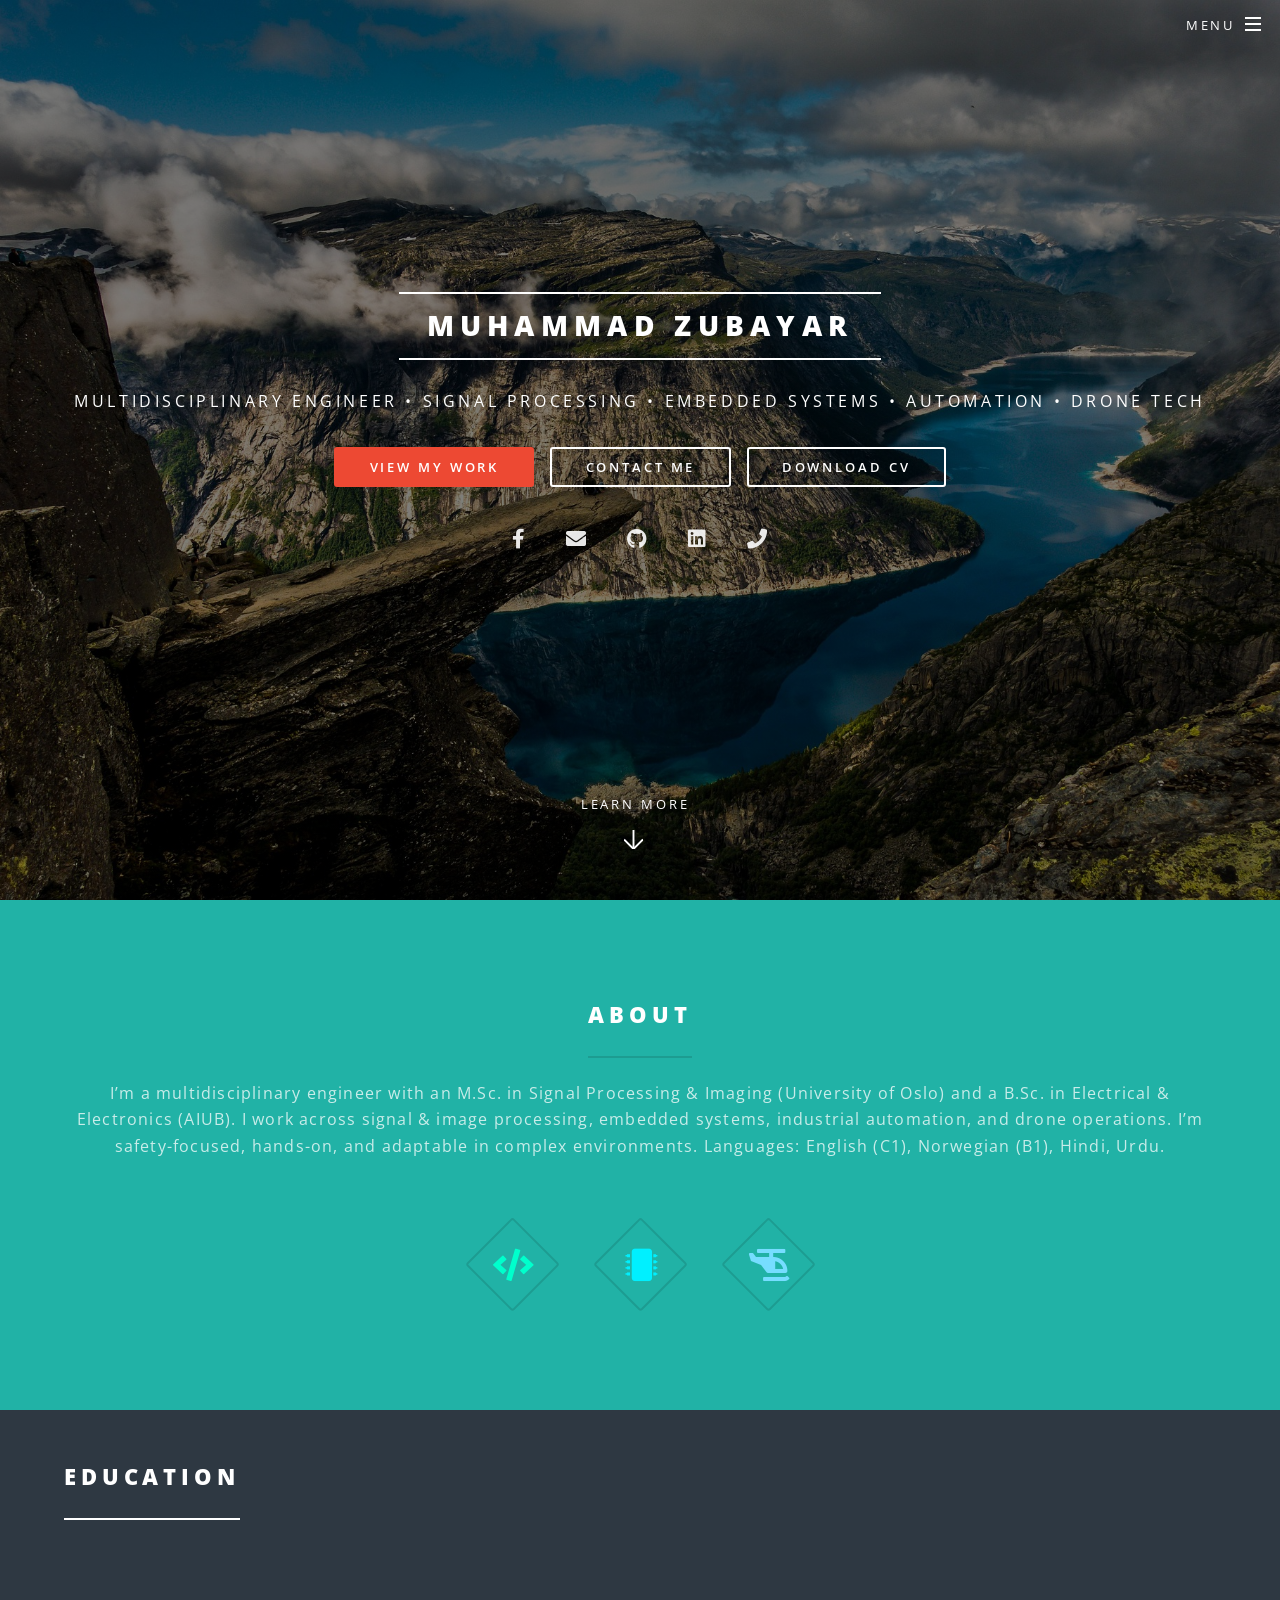
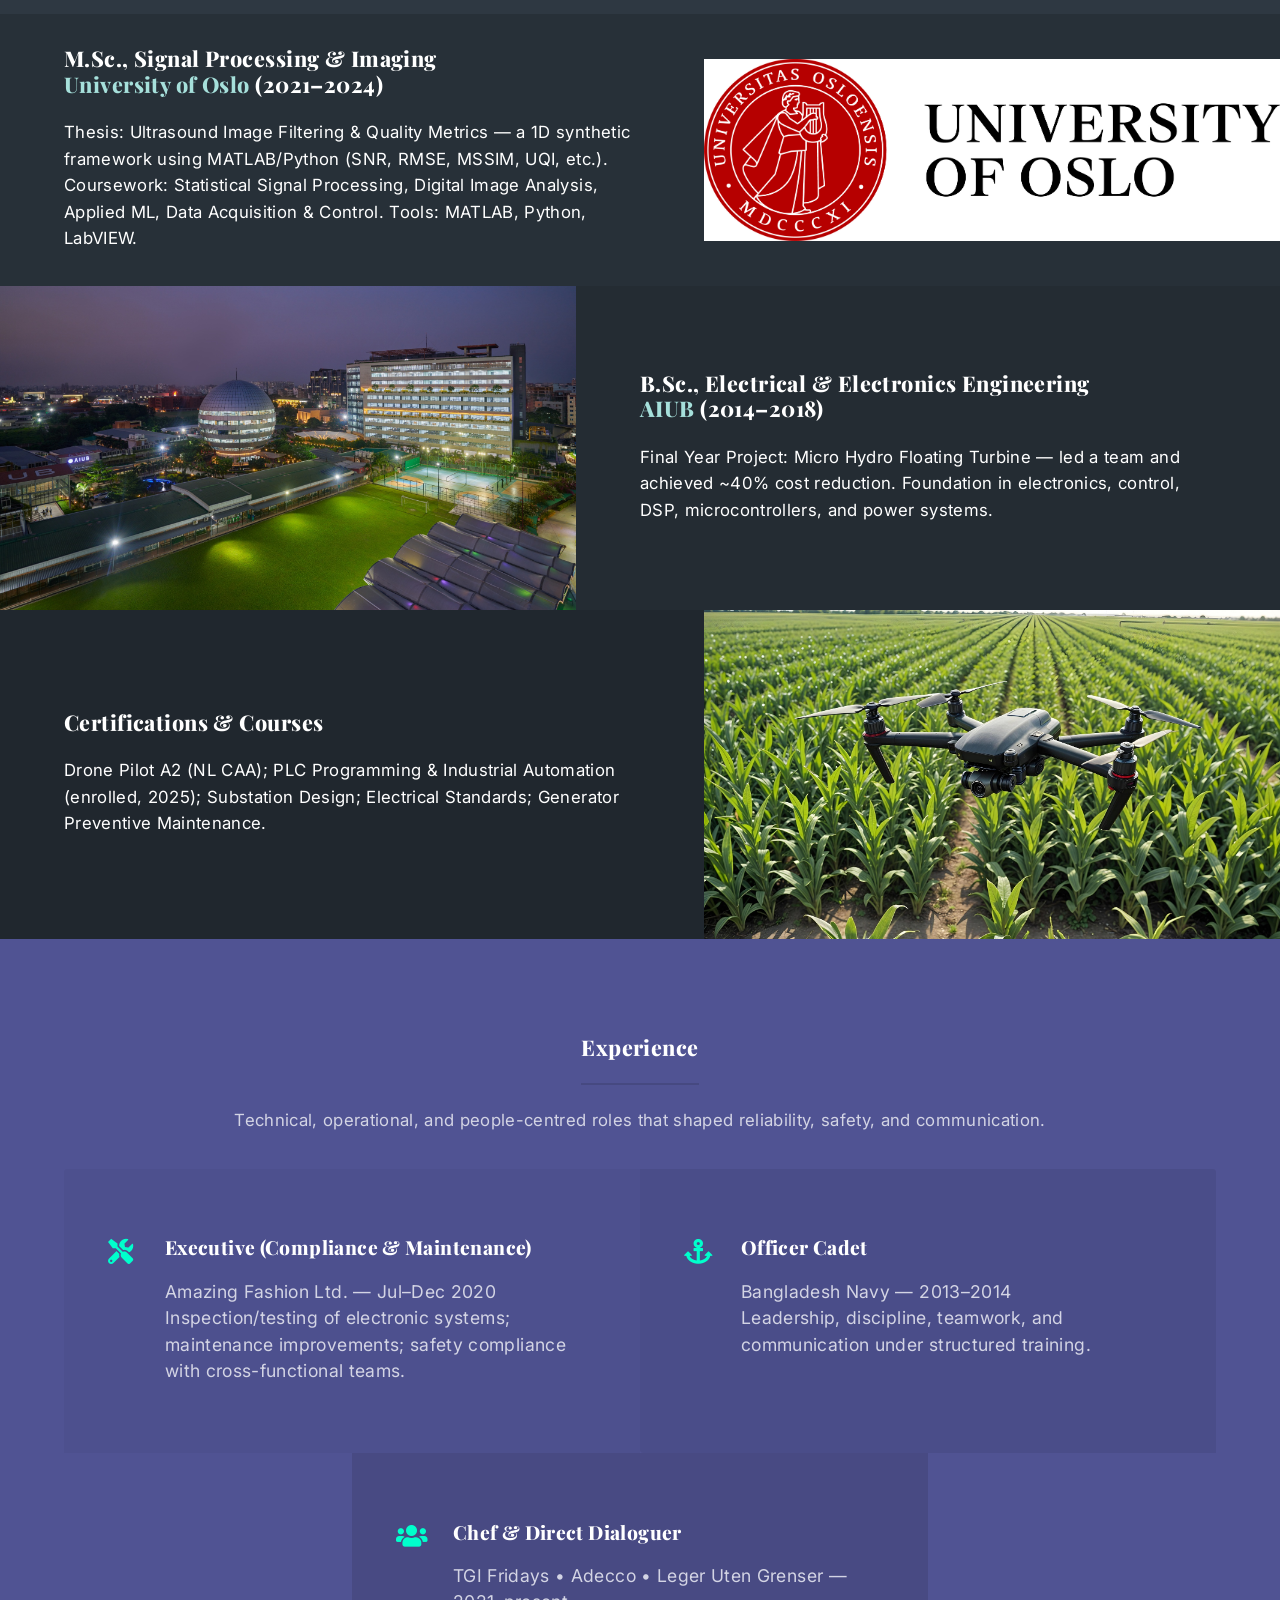
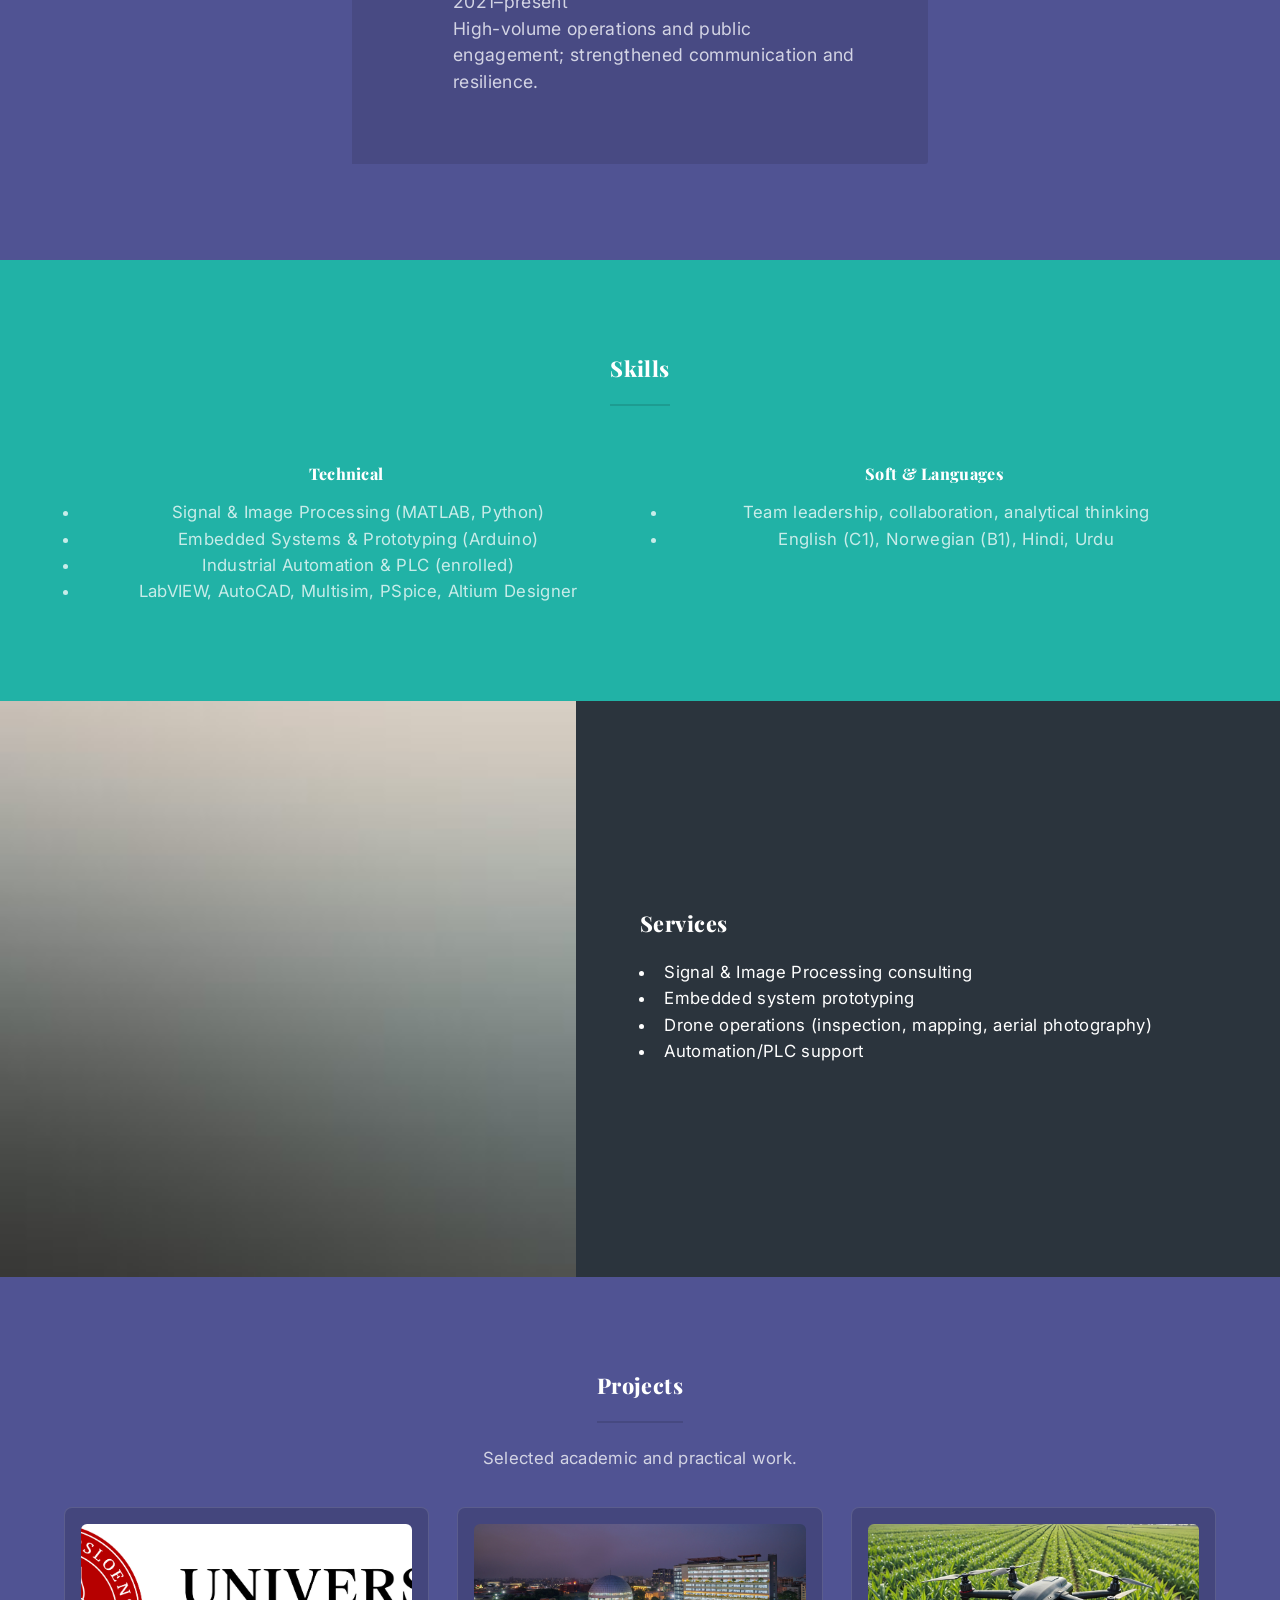
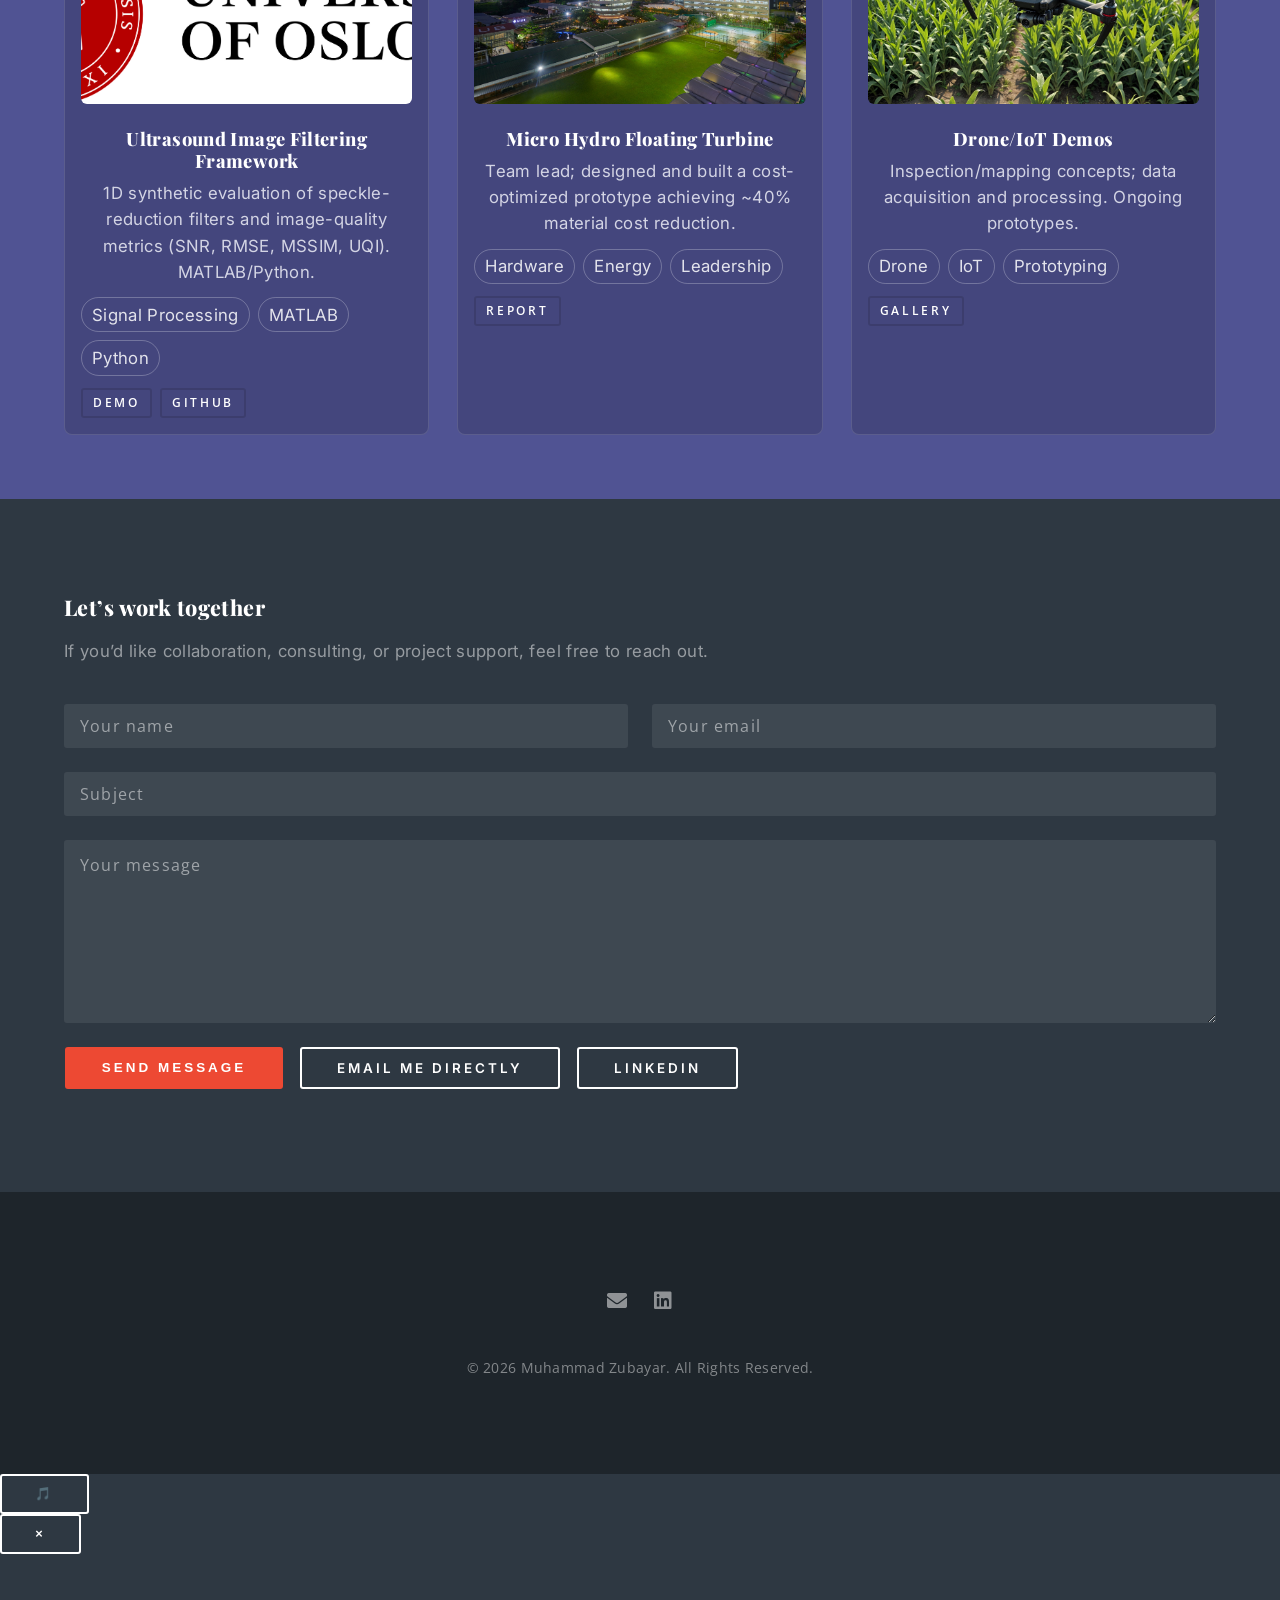
==== index.html @ 7214e38d "Update index.html" ====
<!DOCTYPE HTML>
<!--
  Spectral by HTML5 UP (html5up.net) | License: CCA 3.0
  Customized for Muhammad Zubayar
-->
<html>
  <head>
      <title>Muhammad Zubayar | Electrical Engineer</title>
      <meta charset="utf-8" />
      <meta name="viewport" content="width=device-width, initial-scale=1, user-scalable=no" />

      <!-- Favicon -->
      <link rel="icon" href="images/favicon.ico">
      <!-- (Optional PNG) <link rel="icon" type="image/png" href="images/favicon.png"> -->



      <link rel="stylesheet" href="assets/css/main.css" />
      <noscript><link rel="stylesheet" href="assets/css/noscript.css" /></noscript>
      <meta name="description" content="Multidisciplinary Engineer — Signal Processing, Embedded Systems, Automation, Drone Tech" />
  </head>

  <body class="landing is-preload">



    <!-- Page Wrapper -->
    <div id="page-wrapper">

      <!-- Header -->
      <header id="header" class="alt">
       <h1><a href="#banner">Muhammad Zubayar</a></h1>
        <nav id="nav">
          <ul>
            <li class="special">
              <a href="#menu" class="menuToggle"><span>Menu</span></a>
              <div id="menu">
                <ul>
                  <li><a href="#banner">Home</a></li>
                  <li><a href="#about">About</a></li>
                  <li><a href="#education">Education</a></li>
                  <li><a href="#experience">Experience</a></li>
                  <li><a href="#skills">Skills</a></li>
                  <li><a href="#services">Services</a></li>
                  <li><a href="#projects">Projects</a></li>
                  <li><a href="#contact">Contact</a></li>
                </ul>
              </div>
            </li>
          </ul>
        </nav>
      </header>

    <!-- Banner / Hero -->
    <section id="banner">
      <div class="inner">
        <!-- Name (big) -->
        <h2>Muhammad Zubayar</h2>

        <!-- Skills line (distinct) -->
        <p class="tagline">
          MULTIDISCIPLINARY ENGINEER • SIGNAL PROCESSING • EMBEDDED SYSTEMS • AUTOMATION • DRONE TECH
        </p>

        <!-- CTAs (smooth scroll + CV) -->
        <ul class="actions special">
          <li><a href="#projects" class="button primary scrolly">View My Work</a></li>
          <li><a href="#contact" class="button scrolly">Contact Me</a></li>
          <li>
            <a href="assets/docs/Muhammad_Zubayar_CV.pdf"
               class="button cv" target="_blank" rel="noopener" download>
               Download CV
            </a>
          </li>
        </ul>

        <!-- Social icons -->
        <ul class="icons social-banner">
          <li><a href="https://facebook.com/mohammad.zubayar" class="icon brands fa-facebook-f"><span class="label">Facebook</span></a></li>
          <li><a href="mailto:zubayarofficial@gmail.com" class="icon solid fa-envelope"><span class="label">Email</span></a></li>
          <li><a href="https://github.com/MrZubayar" class="icon brands fa-github"><span class="label">GitHub</span></a></li>
          <li><a href="https://www.linkedin.com/in/zubayar" class="icon brands fa-linkedin"><span class="label">LinkedIn</span></a></li>
          <li><a href="tel:+47-96715306" class="icon solid fa-phone"><span class="label">Phone</span></a></li>
        </ul>
      </div>

      <!-- Learn More (smooth scroll) -->
      <a href="#about" class="more scrolly">Learn More</a>
    </section>



      <!-- About -->
      <section id="about" class="wrapper style1 special">
        <div class="inner">
          <header class="major">
            <h2>About</h2>
            <p>
              I’m a multidisciplinary engineer with an M.Sc. in Signal Processing & Imaging (University of Oslo) and a B.Sc. in Electrical & Electronics (AIUB).
              I work across signal & image processing, embedded systems, industrial automation, and drone operations.
              I’m safety-focused, hands-on, and adaptable in complex environments. Languages: English (C1), Norwegian (B1), Hindi, Urdu.
            </p>
          </header>
          <ul class="icons major">
            <li><span class="icon solid fa-code major style1"><span class="label">Signal Processing</span></span></li>
            <li><span class="icon solid fa-microchip major style2"><span class="label">Embedded</span></span></li>
            <li><span class="icon solid fa-helicopter major style3"><span class="label">Drone</span></span></li>
          </ul>
        </div>
      </section>

      <!-- Education & Highlights -->
      <section id="education" class="wrapper alt style2">
        <div class="inner">
           <header class="major">
              <h2>Education</h2>
           </header>
        </div>

        <section class="spotlight">
          <div class="image"><img src="images/pic01.jpg" alt="University of Oslo" /></div>
          <div class="content">
            <h2>
              M.Sc., Signal Processing & Imaging<br/>
              <a href="https://www.uio.no/" target="_blank" rel="noopener" class="edu-link">University of Oslo</a> (2021–2024)
            </h2>

            <p>
              Thesis: Ultrasound Image Filtering & Quality Metrics — a 1D synthetic framework using MATLAB/Python
              (SNR, RMSE, MSSIM, UQI, etc.). Coursework: Statistical Signal Processing, Digital Image Analysis, Applied ML, Data Acquisition & Control.
              Tools: MATLAB, Python, LabVIEW.
            </p>
          </div>
        </section>
        <section class="spotlight">
          <div class="image"><img src="images/pic02.jpg" alt="AIUB" /></div>
          <div class="content">
            <h2>
              B.Sc., Electrical & Electronics Engineering<br/>
              <a href="https://www.aiub.edu/" target="_blank" rel="noopener" class="edu-link">AIUB</a> (2014–2018)
            </h2>

            <p>
              Final Year Project: Micro Hydro Floating Turbine — led a team and achieved ~40% cost reduction.
              Foundation in electronics, control, DSP, microcontrollers, and power systems.
            </p>
          </div>
        </section>
        <section class="spotlight">
          <div class="image"><img src="images/pic03.jpg" alt="Certifications" /></div>
          <div class="content">
            <h2>Certifications & Courses</h2>
            <p>
              Drone Pilot A2 (NL CAA); PLC Programming & Industrial Automation (enrolled, 2025);
              Substation Design; Electrical Standards; Generator Preventive Maintenance.
            </p>
          </div>
        </section>
      </section>

      <!-- Experience -->
      <section id="experience" class="wrapper style3 special">
        <div class="inner">
          <header class="major">
            <h2>Experience</h2>
            <p>Technical, operational, and people-centred roles that shaped reliability, safety, and communication.</p>
          </header>
          <ul class="features">
            <li class="icon solid fa-tools">
              <h3>Executive (Compliance & Maintenance)</h3>
              <p>Amazing Fashion Ltd. — Jul–Dec 2020<br/>Inspection/testing of electronic systems; maintenance improvements; safety compliance with cross-functional teams.</p>
            </li>
            <li class="icon solid fa-anchor">
              <h3>Officer Cadet</h3>
              <p>Bangladesh Navy — 2013–2014<br/>Leadership, discipline, teamwork, and communication under structured training.</p>
            </li>
            <li class="icon solid fa-users">
              <h3>Chef & Direct Dialoguer</h3>
              <p>TGI Fridays • Adecco • Leger Uten Grenser — 2021–present<br/>High-volume operations and public engagement; strengthened communication and resilience.</p>
            </li>
          </ul>
        </div>
      </section>

      <!-- Skills -->
      <section id="skills" class="wrapper style1 special">
        <div class="inner">
          <header class="major">
            <h2>Skills</h2>
          </header>
          <div class="row">
            <div class="col-6 col-12-small">
              <h4>Technical</h4>
              <ul>
                <li>Signal & Image Processing (MATLAB, Python)</li>
                <li>Embedded Systems & Prototyping (Arduino)</li>
                <li>Industrial Automation & PLC (enrolled)</li>
                <li>LabVIEW, AutoCAD, Multisim, PSpice, Altium Designer</li>
              </ul>
            </div>
            <div class="col-6 col-12-small">
              <h4>Soft & Languages</h4>
              <ul>
                <li>Team leadership, collaboration, analytical thinking</li>
                <li>English (C1), Norwegian (B1), Hindi, Urdu</li>
              </ul>
            </div>
          </div>
        </div>
      </section>

      <!-- Services -->
      <section id="services" class="wrapper alt style2">
        <section class="spotlight">
          <div class="image"><img src="images/pic04.jpg" alt="Services" /></div>
          <div class="content">
            <h2>Services</h2>
            <ul>
              <li>Signal & Image Processing consulting</li>
              <li>Embedded system prototyping</li>
              <li>Drone operations (inspection, mapping, aerial photography)</li>
              <li>Automation/PLC support</li>
            </ul>
          </div>
        </section>
      </section>

      <!-- Projects -->
      <section id="projects" class="wrapper style3 special">
        <div class="inner">
          <header class="major">
            <h2>Projects</h2>
            <p>Selected academic and practical work.</p>
          </header>

        <div class="project-grid">
            <!-- Project 1 -->
            <article class="project-card">
              <img src="images/pic01.jpg" alt="Ultrasound Image Filtering Framework" loading="lazy">
              <h3>Ultrasound Image Filtering Framework</h3>
              <p>1D synthetic evaluation of speckle-reduction filters and image-quality metrics (SNR, RMSE, MSSIM, UQI). MATLAB/Python.</p>
              <ul class="tags">
                <li>Signal Processing</li><li>MATLAB</li><li>Python</li>
              </ul>
        <div class="links">
                <!-- Replace with real links if public -->
                <a class="button small" href="#" target="_blank" rel="noopener">Demo</a>
                <a class="button small" href="#" target="_blank" rel="noopener">GitHub</a>
        </div>
        </article>

            <!-- Project 2 -->
            <article class="project-card">
              <img src="images/pic02.jpg" alt="Micro Hydro Floating Turbine" loading="lazy">
              <h3>Micro Hydro Floating Turbine</h3>
              <p>Team lead; designed and built a cost-optimized prototype achieving ~40% material cost reduction.</p>
              <ul class="tags">
                <li>Hardware</li><li>Energy</li><li>Leadership</li>
              </ul>
              <div class="links">
                <a class="button small" href="#" target="_blank" rel="noopener">Report</a>
              </div>
            </article>

            <!-- Project 3 -->
            <article class="project-card">
              <img src="images/pic03.jpg" alt="Drone/IoT Demos" loading="lazy">
              <h3>Drone/IoT Demos</h3>
              <p>Inspection/mapping concepts; data acquisition and processing. Ongoing prototypes.</p>
              <ul class="tags">
                <li>Drone</li><li>IoT</li><li>Prototyping</li>
              </ul>
              <div class="links">
                <a class="button small" href="#" target="_blank" rel="noopener">Gallery</a>
              </div>
            </article>
          </div>
        </div>

      </section>

      <!-- CTA / Contact -->
        <section id="contact" class="wrapper style4">
          <div class="inner">
            <header>
              <h2>Let’s work together</h2>
              <p>If you’d like collaboration, consulting, or project support, feel free to reach out.</p>
            </header>

      <!-- Formspree form -->
        <form method="POST" action="https://formspree.io/f/mblabkpp" class="contact-form" autocomplete="on">
          <div class="row gtr-uniform">
            <div class="col-6 col-12-small">
              <input
                type="text"
                name="name"
                id="name"
                placeholder="Your name"
                autocomplete="name"
                required />
            </div>

            <div class="col-6 col-12-small">
              <input
                type="email"
                name="_replyto"
                id="email"
                placeholder="Your email"
                autocomplete="email"
                required />
            </div>

            <div class="col-12">
              <input
                type="text"
                name="subject"
                id="subject"
                placeholder="Subject"
                autocomplete="off" />
            </div>

            <div class="col-12">
              <textarea
                name="message"
                id="message"
                placeholder="Your message"
                rows="6"
                autocomplete="off"
                required></textarea>
            </div>

            <!-- anti-bot honeypot -->
            <input type="text" name="_gotcha" style="display:none" autocomplete="off" />

            <!-- redirect after success (optional) -->
            <input type="hidden" name="_subject" value="New message from zubayar.dev" />

            <div class="col-12">
              <ul class="actions">
                <li><button type="submit" class="button primary">Send Message</button></li>
                <li><a href="mailto:zubayarofficial@gmail.com" class="button">Email Me Directly</a></li>
                <li><a href="https://www.linkedin.com/in/zubayar" target="_blank" rel="noreferrer" class="button">LinkedIn</a></li>
              </ul>
            </div>
          </div>
        </form>


            <!-- Success/Fail messages (Formspree will show its own; this is a fallback) -->
            <p class="form-status" id="form-status" style="display:none;"></p>
          </div>
        </section>


      <!-- Footer -->
      <footer id="footer">
        <ul class="icons">
          <li><a href="mailto:zubayarofficial@gmail.com" class="icon solid fa-envelope"><span class="label">Email</span></a></li>
          <li><a href="https://www.linkedin.com/in/zubayar" target="_blank" rel="noreferrer" class="icon brands fa-linkedin"><span class="label">LinkedIn</span></a></li>
          <!-- <li><a href="https://github.com/YOUR-USERNAME" class="icon brands fa-github"><span class="label">GitHub</span></a></li> -->
        </ul>
        <ul class="copyright">
          <li>© <span id="year"></span> Muhammad Zubayar. All Rights Reserved.</li>
        </ul>
      </footer>

      <!-- Floating easter-egg button -->
            <button id="egg-fab" class="egg-fab" aria-controls="easter-egg" aria-label="Play 80s surprise" title="80s surprise">
            🎵
            </button>

    </div>

    <!-- Scripts -->
    <script src="assets/js/jquery.min.js"></script>
    <script src="assets/js/jquery.scrollex.min.js"></script>
    <script src="assets/js/jquery.scrolly.min.js"></script>
    <script src="assets/js/browser.min.js"></script>
    <script src="assets/js/breakpoints.min.js"></script>
    <script src="assets/js/util.js"></script>
    <script src="assets/js/main.js"></script>
    <script>
      document.getElementById('year').textContent = new Date().getFullYear();
    </script>

    <!-- Optional: show a quick status after submission without leaving page -->
<script>
  (function () {
    var form = document.querySelector('.contact-form');
    var status = document.getElementById('form-status');
    if (!form || !status) return;

    form.addEventListener('submit', async function (e) {
      e.preventDefault();
      const data = new FormData(form);
      try {
        const res = await fetch(form.action, { method: 'POST', body: data, headers: { 'Accept': 'application/json' }});
        if (res.ok) {
          status.textContent = 'Thanks! I will get back to you soon.';
          status.style.display = 'block';
          form.reset();
        } else {
          status.textContent = 'Something went wrong. Please email me directly.';
          status.style.display = 'block';
        }
      } catch (err) {
        status.textContent = 'Network error. Please email me directly.';
        status.style.display = 'block';
      }
    });
  })();
</script>

<script>
  (function() {
    var sections = ['banner','about','education','experience','skills','services','projects','contact']
      .map(function(id){ var el = document.getElementById(id); return el ? {id, top:0, el} : null; })
      .filter(Boolean);
    var links = Array.from(document.querySelectorAll('#header nav a'));
    function onScroll() {
      var y = window.scrollY + window.innerHeight * 0.25; // activate a bit before the section center
      var current = sections[0] && sections[0].id;
      sections.forEach(function(s){
        s.top = s.el.getBoundingClientRect().top + window.scrollY;
        if (y >= s.top) current = s.id;
      });
      links.forEach(function(a){
        var href = a.getAttribute('href') || '';
        var id   = href.startsWith('#') ? href.slice(1) : '';
        a.classList.toggle('active', id === current);
      });
    }
    window.addEventListener('scroll', onScroll, {passive:true});
    window.addEventListener('resize', onScroll);
    onScroll();
  })();
</script>


<!-- Rickroll modal -->
<div id="easter-egg" class="egg-modal hidden" role="dialog" aria-modal="true" aria-label="80s surprise">
  <div class="egg-dialog" role="document">
    <button class="egg-close" aria-label="Close">×</button>
    <div class="egg-frame">
      <!-- use data-src so video only loads when opened -->
      <iframe
        width="560" height="315" title="Never Gonna Give You Up"
        src="" data-src="https://www.youtube.com/embed/dQw4w9WgXcQ?autoplay=1&modestbranding=1"
        frameborder="0" allow="autoplay; encrypted-media" allowfullscreen>
      </iframe>
    </div>
  </div>
</div>

<script>
(function () {
  var fab  = document.getElementById('egg-fab');
  var egg  = document.getElementById('easter-egg');
  if (!fab || !egg) return;

  var iframe = egg.querySelector('iframe');
  var src    = iframe.getAttribute('data-src');

  function openEgg(e){ if(e) e.preventDefault();
    egg.classList.remove('hidden');
    iframe.src = src;                     // start video
    document.body.style.overflow = 'hidden';
    fab.setAttribute('aria-expanded','true');
  }
  function closeEgg(){
    egg.classList.add('hidden');
    iframe.src = '';                      // stop video
    document.body.style.overflow = '';
    fab.setAttribute('aria-expanded','false');
  }

  fab.addEventListener('click', openEgg);
  egg.querySelector('.egg-close').addEventListener('click', closeEgg);
  egg.addEventListener('click', function(e){ if(e.target === egg) closeEgg(); });
  document.addEventListener('keydown', function(e){ if(e.key === 'Escape') closeEgg(); });
})();
</script>


  </body>
</html>
---- assets/css/main.css ----
@import url(fontawesome-all.min.css);
@import url("https://fonts.googleapis.com/css?family=Open+Sans:400,400italic,600,600italic,800,800italic");
@import url("https://fonts.googleapis.com/css2?family=Playfair+Display:wght@700;800&family=Inter:wght@400;600&display=swap");


/*
	Spectral by HTML5 UP
	html5up.net | @ajlkn
	Free for personal and commercial use under the CCA 3.0 license (html5up.net/license)
*/

html, body, div, span, applet, object,
iframe, h1, h2, h3, h4, h5, h6, p, blockquote,
pre, a, abbr, acronym, address, big, cite,
code, del, dfn, em, img, ins, kbd, q, s, samp,
small, strike, strong, sub, sup, tt, var, b,
u, i, center, dl, dt, dd, ol, ul, li, fieldset,
form, label, legend, table, caption, tbody,
tfoot, thead, tr, th, td, article, aside,
canvas, details, embed, figure, figcaption,
footer, header, hgroup, menu, nav, output, ruby,
section, summary, time, mark, audio, video {
	margin: 0;
	padding: 0;
	border: 0;
	font-size: 100%;
	font: inherit;
	vertical-align: baseline;}

article, aside, details, figcaption, figure,
footer, header, hgroup, menu, nav, section {
	display: block;}

body {
	line-height: 1;
}

ol, ul {
	list-style: none;
}

blockquote, q {
	quotes: none;
}

	blockquote:before, blockquote:after, q:before, q:after {
		content: '';
		content: none;
	}

table {
	border-collapse: collapse;
	border-spacing: 0;
}

body {
	-webkit-text-size-adjust: none;
}

mark {
	background-color: transparent;
	color: inherit;
}

input::-moz-focus-inner {
	border: 0;
	padding: 0;
}

input, select, textarea {
	-moz-appearance: none;
	-webkit-appearance: none;
	-ms-appearance: none;
	appearance: none;
}

/* Basic */

	@-ms-viewport {
		width: device-width;
	}

	html {
		box-sizing: border-box;
	}

	*, *:before, *:after {
		box-sizing: inherit;
	}

	body {
		background: #2e3842;
	}

		body.is-preload *, body.is-preload *:before, body.is-preload *:after {
			-moz-animation: none !important;
			-webkit-animation: none !important;
			-ms-animation: none !important;
			animation: none !important;
			-moz-transition: none !important;
			-webkit-transition: none !important;
			-ms-transition: none !important;
			transition: none !important;
		}

	body, input, select, textarea {
		color: #fff;
		font-family: "Open Sans", Helvetica, sans-serif;
		font-size: 15pt;
		font-weight: 400;
		letter-spacing: 0.075em;
		line-height: 1.65em;
	}

		@media screen and (max-width: 1680px) {

			body, input, select, textarea {
				font-size: 13pt;
			}

		}

		@media screen and (max-width: 1280px) {

			body, input, select, textarea {
				font-size: 12pt;
			}

		}

		@media screen and (max-width: 736px) {

			body, input, select, textarea {
				font-size: 11pt;
				letter-spacing: 0.0375em;
			}

		}

	a {
		-moz-transition: color 0.2s ease, border-bottom-color 0.2s ease;
		-webkit-transition: color 0.2s ease, border-bottom-color 0.2s ease;
		-ms-transition: color 0.2s ease, border-bottom-color 0.2s ease;
		transition: color 0.2s ease, border-bottom-color 0.2s ease;
		border-bottom: dotted 1px;
		color: inherit;
		text-decoration: none;
	}

		a:hover {
			border-bottom-color: transparent;
		}

	strong, b {
		color: #fff;
		font-weight: 600;
	}

	em, i {
		font-style: italic;
	}

	p {
		margin: 0 0 2em 0;
	}

	h1, h2, h3, h4, h5, h6 {
		color: #fff;
		font-weight: 800;
		letter-spacing: 0.225em;
		line-height: 1em;
		margin: 0 0 1em 0;
		text-transform: uppercase;
	}

		h1 a, h2 a, h3 a, h4 a, h5 a, h6 a {
			color: inherit;
			text-decoration: none;
		}

	h2 {
		font-size: 1.35em;
		line-height: 1.75em;
	}

		@media screen and (max-width: 736px) {

			h2 {
				font-size: 1.1em;
				line-height: 1.65em;
			}

		}

	h3 {
		font-size: 1.15em;
		line-height: 1.75em;
	}

		@media screen and (max-width: 736px) {

			h3 {
				font-size: 1em;
				line-height: 1.65em;
			}

		}

	h4 {
		font-size: 1em;
		line-height: 1.5em;
	}

	h5 {
		font-size: 0.8em;
		line-height: 1.5em;
	}

	h6 {
		font-size: 0.7em;
		line-height: 1.5em;
	}

	sub {
		font-size: 0.8em;
		position: relative;
		top: 0.5em;
	}

	sup {
		font-size: 0.8em;
		position: relative;
		top: -0.5em;
	}

	hr {
		border: 0;
		border-bottom: solid 2px #fff;
		margin: 3em 0;
	}

		hr.major {
			margin: 4.5em 0;
		}

	blockquote {
		border-left: solid 4px #fff;
		font-style: italic;
		margin: 0 0 2em 0;
		padding: 0.5em 0 0.5em 2em;
	}

	code {
		background: rgba(144, 144, 144, 0.25);
		border-radius: 3px;
		font-family: "Courier New", monospace;
		font-size: 0.9em;
		letter-spacing: 0;
		margin: 0 0.25em;
		padding: 0.25em 0.65em;
	}

	pre {
		-webkit-overflow-scrolling: touch;
		font-family: "Courier New", monospace;
		font-size: 0.9em;
		margin: 0 0 2em 0;
	}

		pre code {
			display: block;
			line-height: 1.75em;
			padding: 1em 1.5em;
			overflow-x: auto;
		}

	.align-left {
		text-align: left;
	}

	.align-center {
		text-align: center;
	}

	.align-right {
		text-align: right;
	}

/* Row */

	.row {
		display: flex;
		flex-wrap: wrap;
		box-sizing: border-box;
		align-items: stretch;
	}

		.row > * {
			box-sizing: border-box;
		}

		.row.gtr-uniform > * > :last-child {
			margin-bottom: 0;
		}

		.row.aln-left {
			justify-content: flex-start;
		}

		.row.aln-center {
			justify-content: center;
		}

		.row.aln-right {
			justify-content: flex-end;
		}

		.row.aln-top {
			align-items: flex-start;
		}

		.row.aln-middle {
			align-items: center;
		}

		.row.aln-bottom {
			align-items: flex-end;
		}

		.row > .imp {
			order: -1;
		}

		.row > .col-1 {
			width: 8.33333%;
		}

		.row > .off-1 {
			margin-left: 8.33333%;
		}

		.row > .col-2 {
			width: 16.66667%;
		}

		.row > .off-2 {
			margin-left: 16.66667%;
		}

		.row > .col-3 {
			width: 25%;
		}

		.row > .off-3 {
			margin-left: 25%;
		}

		.row > .col-4 {
			width: 33.33333%;
		}

		.row > .off-4 {
			margin-left: 33.33333%;
		}

		.row > .col-5 {
			width: 41.66667%;
		}

		.row > .off-5 {
			margin-left: 41.66667%;
		}

		.row > .col-6 {
			width: 50%;
		}

		.row > .off-6 {
			margin-left: 50%;
		}

		.row > .col-7 {
			width: 58.33333%;
		}

		.row > .off-7 {
			margin-left: 58.33333%;
		}

		.row > .col-8 {
			width: 66.66667%;
		}

		.row > .off-8 {
			margin-left: 66.66667%;
		}

		.row > .col-9 {
			width: 75%;
		}

		.row > .off-9 {
			margin-left: 75%;
		}

		.row > .col-10 {
			width: 83.33333%;
		}

		.row > .off-10 {
			margin-left: 83.33333%;
		}

		.row > .col-11 {
			width: 91.66667%;
		}

		.row > .off-11 {
			margin-left: 91.66667%;
		}

		.row > .col-12 {
			width: 100%;
		}

		.row > .off-12 {
			margin-left: 100%;
		}

		.row.gtr-0 {
			margin-top: 0;
			margin-left: 0em;
		}

			.row.gtr-0 > * {
				padding: 0 0 0 0em;
			}

			.row.gtr-0.gtr-uniform {
				margin-top: 0em;
			}

				.row.gtr-0.gtr-uniform > * {
					padding-top: 0em;
				}

		.row.gtr-25 {
			margin-top: 0;
			margin-left: -0.375em;
		}

			.row.gtr-25 > * {
				padding: 0 0 0 0.375em;
			}

			.row.gtr-25.gtr-uniform {
				margin-top: -0.375em;
			}

				.row.gtr-25.gtr-uniform > * {
					padding-top: 0.375em;
				}

		.row.gtr-50 {
			margin-top: 0;
			margin-left: -0.75em;
		}

			.row.gtr-50 > * {
				padding: 0 0 0 0.75em;
			}

			.row.gtr-50.gtr-uniform {
				margin-top: -0.75em;
			}

				.row.gtr-50.gtr-uniform > * {
					padding-top: 0.75em;
				}

		.row {
			margin-top: 0;
			margin-left: -1.5em;
		}

			.row > * {
				padding: 0 0 0 1.5em;
			}

			.row.gtr-uniform {
				margin-top: -1.5em;
			}

				.row.gtr-uniform > * {
					padding-top: 1.5em;
				}

		.row.gtr-150 {
			margin-top: 0;
			margin-left: -2.25em;
		}

			.row.gtr-150 > * {
				padding: 0 0 0 2.25em;
			}

			.row.gtr-150.gtr-uniform {
				margin-top: -2.25em;
			}

				.row.gtr-150.gtr-uniform > * {
					padding-top: 2.25em;
				}

		.row.gtr-200 {
			margin-top: 0;
			margin-left: -3em;
		}

			.row.gtr-200 > * {
				padding: 0 0 0 3em;
			}

			.row.gtr-200.gtr-uniform {
				margin-top: -3em;
			}

				.row.gtr-200.gtr-uniform > * {
					padding-top: 3em;
				}

		@media screen and (max-width: 1680px) {

			.row {
				display: flex;
				flex-wrap: wrap;
				box-sizing: border-box;
				align-items: stretch;
			}

				.row > * {
					box-sizing: border-box;
				}

				.row.gtr-uniform > * > :last-child {
					margin-bottom: 0;
				}

				.row.aln-left {
					justify-content: flex-start;
				}

				.row.aln-center {
					justify-content: center;
				}

				.row.aln-right {
					justify-content: flex-end;
				}

				.row.aln-top {
					align-items: flex-start;
				}

				.row.aln-middle {
					align-items: center;
				}

				.row.aln-bottom {
					align-items: flex-end;
				}

				.row > .imp-xlarge {
					order: -1;
				}

				.row > .col-1-xlarge {
					width: 8.33333%;
				}

				.row > .off-1-xlarge {
					margin-left: 8.33333%;
				}

				.row > .col-2-xlarge {
					width: 16.66667%;
				}

				.row > .off-2-xlarge {
					margin-left: 16.66667%;
				}

				.row > .col-3-xlarge {
					width: 25%;
				}

				.row > .off-3-xlarge {
					margin-left: 25%;
				}

				.row > .col-4-xlarge {
					width: 33.33333%;
				}

				.row > .off-4-xlarge {
					margin-left: 33.33333%;
				}

				.row > .col-5-xlarge {
					width: 41.66667%;
				}

				.row > .off-5-xlarge {
					margin-left: 41.66667%;
				}

				.row > .col-6-xlarge {
					width: 50%;
				}

				.row > .off-6-xlarge {
					margin-left: 50%;
				}

				.row > .col-7-xlarge {
					width: 58.33333%;
				}

				.row > .off-7-xlarge {
					margin-left: 58.33333%;
				}

				.row > .col-8-xlarge {
					width: 66.66667%;
				}

				.row > .off-8-xlarge {
					margin-left: 66.66667%;
				}

				.row > .col-9-xlarge {
					width: 75%;
				}

				.row > .off-9-xlarge {
					margin-left: 75%;
				}

				.row > .col-10-xlarge {
					width: 83.33333%;
				}

				.row > .off-10-xlarge {
					margin-left: 83.33333%;
				}

				.row > .col-11-xlarge {
					width: 91.66667%;
				}

				.row > .off-11-xlarge {
					margin-left: 91.66667%;
				}

				.row > .col-12-xlarge {
					width: 100%;
				}

				.row > .off-12-xlarge {
					margin-left: 100%;
				}

				.row.gtr-0 {
					margin-top: 0;
					margin-left: 0em;
				}

					.row.gtr-0 > * {
						padding: 0 0 0 0em;
					}

					.row.gtr-0.gtr-uniform {
						margin-top: 0em;
					}

						.row.gtr-0.gtr-uniform > * {
							padding-top: 0em;
						}

				.row.gtr-25 {
					margin-top: 0;
					margin-left: -0.375em;
				}

					.row.gtr-25 > * {
						padding: 0 0 0 0.375em;
					}

					.row.gtr-25.gtr-uniform {
						margin-top: -0.375em;
					}

						.row.gtr-25.gtr-uniform > * {
							padding-top: 0.375em;
						}

				.row.gtr-50 {
					margin-top: 0;
					margin-left: -0.75em;
				}

					.row.gtr-50 > * {
						padding: 0 0 0 0.75em;
					}

					.row.gtr-50.gtr-uniform {
						margin-top: -0.75em;
					}

						.row.gtr-50.gtr-uniform > * {
							padding-top: 0.75em;
						}

				.row {
					margin-top: 0;
					margin-left: -1.5em;
				}

					.row > * {
						padding: 0 0 0 1.5em;
					}

					.row.gtr-uniform {
						margin-top: -1.5em;
					}

						.row.gtr-uniform > * {
							padding-top: 1.5em;
						}

				.row.gtr-150 {
					margin-top: 0;
					margin-left: -2.25em;
				}

					.row.gtr-150 > * {
						padding: 0 0 0 2.25em;
					}

					.row.gtr-150.gtr-uniform {
						margin-top: -2.25em;
					}

						.row.gtr-150.gtr-uniform > * {
							padding-top: 2.25em;
						}

				.row.gtr-200 {
					margin-top: 0;
					margin-left: -3em;
				}

					.row.gtr-200 > * {
						padding: 0 0 0 3em;
					}

					.row.gtr-200.gtr-uniform {
						margin-top: -3em;
					}

						.row.gtr-200.gtr-uniform > * {
							padding-top: 3em;
						}

		}

		@media screen and (max-width: 1280px) {

			.row {
				display: flex;
				flex-wrap: wrap;
				box-sizing: border-box;
				align-items: stretch;
			}

				.row > * {
					box-sizing: border-box;
				}

				.row.gtr-uniform > * > :last-child {
					margin-bottom: 0;
				}

				.row.aln-left {
					justify-content: flex-start;
				}

				.row.aln-center {
					justify-content: center;
				}

				.row.aln-right {
					justify-content: flex-end;
				}

				.row.aln-top {
					align-items: flex-start;
				}

				.row.aln-middle {
					align-items: center;
				}

				.row.aln-bottom {
					align-items: flex-end;
				}

				.row > .imp-large {
					order: -1;
				}

				.row > .col-1-large {
					width: 8.33333%;
				}

				.row > .off-1-large {
					margin-left: 8.33333%;
				}

				.row > .col-2-large {
					width: 16.66667%;
				}

				.row > .off-2-large {
					margin-left: 16.66667%;
				}

				.row > .col-3-large {
					width: 25%;
				}

				.row > .off-3-large {
					margin-left: 25%;
				}

				.row > .col-4-large {
					width: 33.33333%;
				}

				.row > .off-4-large {
					margin-left: 33.33333%;
				}

				.row > .col-5-large {
					width: 41.66667%;
				}

				.row > .off-5-large {
					margin-left: 41.66667%;
				}

				.row > .col-6-large {
					width: 50%;
				}

				.row > .off-6-large {
					margin-left: 50%;
				}

				.row > .col-7-large {
					width: 58.33333%;
				}

				.row > .off-7-large {
					margin-left: 58.33333%;
				}

				.row > .col-8-large {
					width: 66.66667%;
				}

				.row > .off-8-large {
					margin-left: 66.66667%;
				}

				.row > .col-9-large {
					width: 75%;
				}

				.row > .off-9-large {
					margin-left: 75%;
				}

				.row > .col-10-large {
					width: 83.33333%;
				}

				.row > .off-10-large {
					margin-left: 83.33333%;
				}

				.row > .col-11-large {
					width: 91.66667%;
				}

				.row > .off-11-large {
					margin-left: 91.66667%;
				}

				.row > .col-12-large {
					width: 100%;
				}

				.row > .off-12-large {
					margin-left: 100%;
				}

				.row.gtr-0 {
					margin-top: 0;
					margin-left: 0em;
				}

					.row.gtr-0 > * {
						padding: 0 0 0 0em;
					}

					.row.gtr-0.gtr-uniform {
						margin-top: 0em;
					}

						.row.gtr-0.gtr-uniform > * {
							padding-top: 0em;
						}

				.row.gtr-25 {
					margin-top: 0;
					margin-left: -0.375em;
				}

					.row.gtr-25 > * {
						padding: 0 0 0 0.375em;
					}

					.row.gtr-25.gtr-uniform {
						margin-top: -0.375em;
					}

						.row.gtr-25.gtr-uniform > * {
							padding-top: 0.375em;
						}

				.row.gtr-50 {
					margin-top: 0;
					margin-left: -0.75em;
				}

					.row.gtr-50 > * {
						padding: 0 0 0 0.75em;
					}

					.row.gtr-50.gtr-uniform {
						margin-top: -0.75em;
					}

						.row.gtr-50.gtr-uniform > * {
							padding-top: 0.75em;
						}

				.row {
					margin-top: 0;
					margin-left: -1.5em;
				}

					.row > * {
						padding: 0 0 0 1.5em;
					}

					.row.gtr-uniform {
						margin-top: -1.5em;
					}

						.row.gtr-uniform > * {
							padding-top: 1.5em;
						}

				.row.gtr-150 {
					margin-top: 0;
					margin-left: -2.25em;
				}

					.row.gtr-150 > * {
						padding: 0 0 0 2.25em;
					}

					.row.gtr-150.gtr-uniform {
						margin-top: -2.25em;
					}

						.row.gtr-150.gtr-uniform > * {
							padding-top: 2.25em;
						}

				.row.gtr-200 {
					margin-top: 0;
					margin-left: -3em;
				}

					.row.gtr-200 > * {
						padding: 0 0 0 3em;
					}

					.row.gtr-200.gtr-uniform {
						margin-top: -3em;
					}

						.row.gtr-200.gtr-uniform > * {
							padding-top: 3em;
						}

		}

		@media screen and (max-width: 980px) {

			.row {
				display: flex;
				flex-wrap: wrap;
				box-sizing: border-box;
				align-items: stretch;
			}

				.row > * {
					box-sizing: border-box;
				}

				.row.gtr-uniform > * > :last-child {
					margin-bottom: 0;
				}

				.row.aln-left {
					justify-content: flex-start;
				}

				.row.aln-center {
					justify-content: center;
				}

				.row.aln-right {
					justify-content: flex-end;
				}

				.row.aln-top {
					align-items: flex-start;
				}

				.row.aln-middle {
					align-items: center;
				}

				.row.aln-bottom {
					align-items: flex-end;
				}

				.row > .imp-medium {
					order: -1;
				}

				.row > .col-1-medium {
					width: 8.33333%;
				}

				.row > .off-1-medium {
					margin-left: 8.33333%;
				}

				.row > .col-2-medium {
					width: 16.66667%;
				}

				.row > .off-2-medium {
					margin-left: 16.66667%;
				}

				.row > .col-3-medium {
					width: 25%;
				}

				.row > .off-3-medium {
					margin-left: 25%;
				}

				.row > .col-4-medium {
					width: 33.33333%;
				}

				.row > .off-4-medium {
					margin-left: 33.33333%;
				}

				.row > .col-5-medium {
					width: 41.66667%;
				}

				.row > .off-5-medium {
					margin-left: 41.66667%;
				}

				.row > .col-6-medium {
					width: 50%;
				}

				.row > .off-6-medium {
					margin-left: 50%;
				}

				.row > .col-7-medium {
					width: 58.33333%;
				}

				.row > .off-7-medium {
					margin-left: 58.33333%;
				}

				.row > .col-8-medium {
					width: 66.66667%;
				}

				.row > .off-8-medium {
					margin-left: 66.66667%;
				}

				.row > .col-9-medium {
					width: 75%;
				}

				.row > .off-9-medium {
					margin-left: 75%;
				}

				.row > .col-10-medium {
					width: 83.33333%;
				}

				.row > .off-10-medium {
					margin-left: 83.33333%;
				}

				.row > .col-11-medium {
					width: 91.66667%;
				}

				.row > .off-11-medium {
					margin-left: 91.66667%;
				}

				.row > .col-12-medium {
					width: 100%;
				}

				.row > .off-12-medium {
					margin-left: 100%;
				}

				.row.gtr-0 {
					margin-top: 0;
					margin-left: 0em;
				}

					.row.gtr-0 > * {
						padding: 0 0 0 0em;
					}

					.row.gtr-0.gtr-uniform {
						margin-top: 0em;
					}

						.row.gtr-0.gtr-uniform > * {
							padding-top: 0em;
						}

				.row.gtr-25 {
					margin-top: 0;
					margin-left: -0.375em;
				}

					.row.gtr-25 > * {
						padding: 0 0 0 0.375em;
					}

					.row.gtr-25.gtr-uniform {
						margin-top: -0.375em;
					}

						.row.gtr-25.gtr-uniform > * {
							padding-top: 0.375em;
						}

				.row.gtr-50 {
					margin-top: 0;
					margin-left: -0.75em;
				}

					.row.gtr-50 > * {
						padding: 0 0 0 0.75em;
					}

					.row.gtr-50.gtr-uniform {
						margin-top: -0.75em;
					}

						.row.gtr-50.gtr-uniform > * {
							padding-top: 0.75em;
						}

				.row {
					margin-top: 0;
					margin-left: -1.5em;
				}

					.row > * {
						padding: 0 0 0 1.5em;
					}

					.row.gtr-uniform {
						margin-top: -1.5em;
					}

						.row.gtr-uniform > * {
							padding-top: 1.5em;
						}

				.row.gtr-150 {
					margin-top: 0;
					margin-left: -2.25em;
				}

					.row.gtr-150 > * {
						padding: 0 0 0 2.25em;
					}

					.row.gtr-150.gtr-uniform {
						margin-top: -2.25em;
					}

						.row.gtr-150.gtr-uniform > * {
							padding-top: 2.25em;
						}

				.row.gtr-200 {
					margin-top: 0;
					margin-left: -3em;
				}

					.row.gtr-200 > * {
						padding: 0 0 0 3em;
					}

					.row.gtr-200.gtr-uniform {
						margin-top: -3em;
					}

						.row.gtr-200.gtr-uniform > * {
							padding-top: 3em;
						}

		}

		@media screen and (max-width: 736px) {

			.row {
				display: flex;
				flex-wrap: wrap;
				box-sizing: border-box;
				align-items: stretch;
			}

				.row > * {
					box-sizing: border-box;
				}

				.row.gtr-uniform > * > :last-child {
					margin-bottom: 0;
				}

				.row.aln-left {
					justify-content: flex-start;
				}

				.row.aln-center {
					justify-content: center;
				}

				.row.aln-right {
					justify-content: flex-end;
				}

				.row.aln-top {
					align-items: flex-start;
				}

				.row.aln-middle {
					align-items: center;
				}

				.row.aln-bottom {
					align-items: flex-end;
				}

				.row > .imp-small {
					order: -1;
				}

				.row > .col-1-small {
					width: 8.33333%;
				}

				.row > .off-1-small {
					margin-left: 8.33333%;
				}

				.row > .col-2-small {
					width: 16.66667%;
				}

				.row > .off-2-small {
					margin-left: 16.66667%;
				}

				.row > .col-3-small {
					width: 25%;
				}

				.row > .off-3-small {
					margin-left: 25%;
				}

				.row > .col-4-small {
					width: 33.33333%;
				}

				.row > .off-4-small {
					margin-left: 33.33333%;
				}

				.row > .col-5-small {
					width: 41.66667%;
				}

				.row > .off-5-small {
					margin-left: 41.66667%;
				}

				.row > .col-6-small {
					width: 50%;
				}

				.row > .off-6-small {
					margin-left: 50%;
				}

				.row > .col-7-small {
					width: 58.33333%;
				}

				.row > .off-7-small {
					margin-left: 58.33333%;
				}

				.row > .col-8-small {
					width: 66.66667%;
				}

				.row > .off-8-small {
					margin-left: 66.66667%;
				}

				.row > .col-9-small {
					width: 75%;
				}

				.row > .off-9-small {
					margin-left: 75%;
				}

				.row > .col-10-small {
					width: 83.33333%;
				}

				.row > .off-10-small {
					margin-left: 83.33333%;
				}

				.row > .col-11-small {
					width: 91.66667%;
				}

				.row > .off-11-small {
					margin-left: 91.66667%;
				}

				.row > .col-12-small {
					width: 100%;
				}

				.row > .off-12-small {
					margin-left: 100%;
				}

				.row.gtr-0 {
					margin-top: 0;
					margin-left: 0em;
				}

					.row.gtr-0 > * {
						padding: 0 0 0 0em;
					}

					.row.gtr-0.gtr-uniform {
						margin-top: 0em;
					}

						.row.gtr-0.gtr-uniform > * {
							padding-top: 0em;
						}

				.row.gtr-25 {
					margin-top: 0;
					margin-left: -0.375em;
				}

					.row.gtr-25 > * {
						padding: 0 0 0 0.375em;
					}

					.row.gtr-25.gtr-uniform {
						margin-top: -0.375em;
					}

						.row.gtr-25.gtr-uniform > * {
							padding-top: 0.375em;
						}

				.row.gtr-50 {
					margin-top: 0;
					margin-left: -0.75em;
				}

					.row.gtr-50 > * {
						padding: 0 0 0 0.75em;
					}

					.row.gtr-50.gtr-uniform {
						margin-top: -0.75em;
					}

						.row.gtr-50.gtr-uniform > * {
							padding-top: 0.75em;
						}

				.row {
					margin-top: 0;
					margin-left: -1.5em;
				}

					.row > * {
						padding: 0 0 0 1.5em;
					}

					.row.gtr-uniform {
						margin-top: -1.5em;
					}

						.row.gtr-uniform > * {
							padding-top: 1.5em;
						}

				.row.gtr-150 {
					margin-top: 0;
					margin-left: -2.25em;
				}

					.row.gtr-150 > * {
						padding: 0 0 0 2.25em;
					}

					.row.gtr-150.gtr-uniform {
						margin-top: -2.25em;
					}

						.row.gtr-150.gtr-uniform > * {
							padding-top: 2.25em;
						}

				.row.gtr-200 {
					margin-top: 0;
					margin-left: -3em;
				}

					.row.gtr-200 > * {
						padding: 0 0 0 3em;
					}

					.row.gtr-200.gtr-uniform {
						margin-top: -3em;
					}

						.row.gtr-200.gtr-uniform > * {
							padding-top: 3em;
						}

		}

		@media screen and (max-width: 480px) {

			.row {
				display: flex;
				flex-wrap: wrap;
				box-sizing: border-box;
				align-items: stretch;
			}

				.row > * {
					box-sizing: border-box;
				}

				.row.gtr-uniform > * > :last-child {
					margin-bottom: 0;
				}

				.row.aln-left {
					justify-content: flex-start;
				}

				.row.aln-center {
					justify-content: center;
				}

				.row.aln-right {
					justify-content: flex-end;
				}

				.row.aln-top {
					align-items: flex-start;
				}

				.row.aln-middle {
					align-items: center;
				}

				.row.aln-bottom {
					align-items: flex-end;
				}

				.row > .imp-xsmall {
					order: -1;
				}

				.row > .col-1-xsmall {
					width: 8.33333%;
				}

				.row > .off-1-xsmall {
					margin-left: 8.33333%;
				}

				.row > .col-2-xsmall {
					width: 16.66667%;
				}

				.row > .off-2-xsmall {
					margin-left: 16.66667%;
				}

				.row > .col-3-xsmall {
					width: 25%;
				}

				.row > .off-3-xsmall {
					margin-left: 25%;
				}

				.row > .col-4-xsmall {
					width: 33.33333%;
				}

				.row > .off-4-xsmall {
					margin-left: 33.33333%;
				}

				.row > .col-5-xsmall {
					width: 41.66667%;
				}

				.row > .off-5-xsmall {
					margin-left: 41.66667%;
				}

				.row > .col-6-xsmall {
					width: 50%;
				}

				.row > .off-6-xsmall {
					margin-left: 50%;
				}

				.row > .col-7-xsmall {
					width: 58.33333%;
				}

				.row > .off-7-xsmall {
					margin-left: 58.33333%;
				}

				.row > .col-8-xsmall {
					width: 66.66667%;
				}

				.row > .off-8-xsmall {
					margin-left: 66.66667%;
				}

				.row > .col-9-xsmall {
					width: 75%;
				}

				.row > .off-9-xsmall {
					margin-left: 75%;
				}

				.row > .col-10-xsmall {
					width: 83.33333%;
				}

				.row > .off-10-xsmall {
					margin-left: 83.33333%;
				}

				.row > .col-11-xsmall {
					width: 91.66667%;
				}

				.row > .off-11-xsmall {
					margin-left: 91.66667%;
				}

				.row > .col-12-xsmall {
					width: 100%;
				}

				.row > .off-12-xsmall {
					margin-left: 100%;
				}

				.row.gtr-0 {
					margin-top: 0;
					margin-left: 0em;
				}

					.row.gtr-0 > * {
						padding: 0 0 0 0em;
					}

					.row.gtr-0.gtr-uniform {
						margin-top: 0em;
					}

						.row.gtr-0.gtr-uniform > * {
							padding-top: 0em;
						}

				.row.gtr-25 {
					margin-top: 0;
					margin-left: -0.375em;
				}

					.row.gtr-25 > * {
						padding: 0 0 0 0.375em;
					}

					.row.gtr-25.gtr-uniform {
						margin-top: -0.375em;
					}

						.row.gtr-25.gtr-uniform > * {
							padding-top: 0.375em;
						}

				.row.gtr-50 {
					margin-top: 0;
					margin-left: -0.75em;
				}

					.row.gtr-50 > * {
						padding: 0 0 0 0.75em;
					}

					.row.gtr-50.gtr-uniform {
						margin-top: -0.75em;
					}

						.row.gtr-50.gtr-uniform > * {
							padding-top: 0.75em;
						}

				.row {
					margin-top: 0;
					margin-left: -1.5em;
				}

					.row > * {
						padding: 0 0 0 1.5em;
					}

					.row.gtr-uniform {
						margin-top: -1.5em;
					}

						.row.gtr-uniform > * {
							padding-top: 1.5em;
						}

				.row.gtr-150 {
					margin-top: 0;
					margin-left: -2.25em;
				}

					.row.gtr-150 > * {
						padding: 0 0 0 2.25em;
					}

					.row.gtr-150.gtr-uniform {
						margin-top: -2.25em;
					}

						.row.gtr-150.gtr-uniform > * {
							padding-top: 2.25em;
						}

				.row.gtr-200 {
					margin-top: 0;
					margin-left: -3em;
				}

					.row.gtr-200 > * {
						padding: 0 0 0 3em;
					}

					.row.gtr-200.gtr-uniform {
						margin-top: -3em;
					}

						.row.gtr-200.gtr-uniform > * {
							padding-top: 3em;
						}

		}

/* Section/Article */

	section.special, article.special {
		text-align: center;
	}

	header p {
		color: rgba(255, 255, 255, 0.5);
		position: relative;
		top: -0.25em;
	}

	header h3 + p {
		font-size: 1.1em;
	}

	header h4 + p,
	header h5 + p,
	header h6 + p {
		font-size: 0.9em;
	}

	header.major {
		margin: 0 0 3.5em 0;
	}

		header.major h2, header.major h3, header.major h4, header.major h5, header.major h6 {
			border-bottom: solid 2px #fff;
			display: inline-block;
			padding-bottom: 1em;
			position: relative;
		}

			header.major h2:after, header.major h3:after, header.major h4:after, header.major h5:after, header.major h6:after {
				content: '';
				display: block;
				height: 1px;
			}

		header.major p {
			color: #fff;
			top: 0;
		}

		@media screen and (max-width: 736px) {

			header.major {
				margin: 0 0 2em 0;
			}

		}

	@media screen and (max-width: 980px) {

		header br {
			display: none;
		}

	}

/* Form */

	form {
		margin: 0 0 2em 0;
	}

	label {
		color: #fff;
		display: block;
		font-size: 0.9em;
		font-weight: 600;
		margin: 0 0 1em 0;
	}

	input[type="text"],
	input[type="password"],
	input[type="email"],
	select,
	textarea {
		-moz-appearance: none;
		-webkit-appearance: none;
		-ms-appearance: none;
		appearance: none;
		background-color: rgba(144, 144, 144, 0.25);
		border-radius: 3px;
		border: none;
		color: inherit;
		display: block;
		outline: 0;
		padding: 0 1em;
		text-decoration: none;
		width: 100%;
	}

		input[type="text"]:invalid,
		input[type="password"]:invalid,
		input[type="email"]:invalid,
		select:invalid,
		textarea:invalid {
			box-shadow: none;
		}

		input[type="text"]:focus,
		input[type="password"]:focus,
		input[type="email"]:focus,
		select:focus,
		textarea:focus {
			box-shadow: 0 0 0 2px #21b2a6;
		}

	select {
		background-size: 1.25em;
		background-repeat: no-repeat;
		background-position: calc(100% - 1em) center;
		height: 2.75em;
		padding-right: 2.75em;
		text-overflow: ellipsis;
	}

		select:focus::-ms-value {
			background-color: transparent;
		}

		select::-ms-expand {
			display: none;
		}

	input[type="text"],
	input[type="password"],
	input[type="email"],
	select {
		height: 2.75em;
	}

	textarea {
		padding: 0.75em 1em;
	}

	input[type="checkbox"],
	input[type="radio"] {
		-moz-appearance: none;
		-webkit-appearance: none;
		-ms-appearance: none;
		appearance: none;
		display: block;
		float: left;
		margin-right: -2em;
		opacity: 0;
		width: 1em;
		z-index: -1;
	}

		input[type="checkbox"] + label,
		input[type="radio"] + label {
			text-decoration: none;
			color: #fff;
			cursor: pointer;
			display: inline-block;
			font-size: 1em;
			font-weight: 400;
			padding-left: 2.4em;
			padding-right: 0.75em;
			position: relative;
		}

			input[type="checkbox"] + label:before,
			input[type="radio"] + label:before {
				-moz-osx-font-smoothing: grayscale;
				-webkit-font-smoothing: antialiased;
				display: inline-block;
				font-style: normal;
				font-variant: normal;
				text-rendering: auto;
				line-height: 1;
				text-transform: none !important;
				font-family: 'Font Awesome 5 Free';
				font-weight: 900;
			}

			input[type="checkbox"] + label:before,
			input[type="radio"] + label:before {
				background: rgba(144, 144, 144, 0.25);
				border-radius: 3px;
				content: '';
				display: inline-block;
				font-size: 0.8em;
				height: 2.0625em;
				left: 0;
				line-height: 2.0625em;
				position: absolute;
				text-align: center;
				top: 0;
				width: 2.0625em;
			}

		input[type="checkbox"]:checked + label:before,
		input[type="radio"]:checked + label:before {
			background: #2e3842;
			color: #fff;
			content: '\f00c';
		}

		input[type="checkbox"]:focus + label:before,
		input[type="radio"]:focus + label:before {
			box-shadow: 0 0 0 2px #21b2a6;
		}

	input[type="checkbox"] + label:before {
		border-radius: 3px;
	}

	input[type="radio"] + label:before {
		border-radius: 100%;
	}

	::-webkit-input-placeholder {
		color: rgba(255, 255, 255, 0.5) !important;
		opacity: 1.0;
	}

	:-moz-placeholder {
		color: rgba(255, 255, 255, 0.5) !important;
		opacity: 1.0;
	}

	::-moz-placeholder {
		color: rgba(255, 255, 255, 0.5) !important;
		opacity: 1.0;
	}

	:-ms-input-placeholder {
		color: rgba(255, 255, 255, 0.5) !important;
		opacity: 1.0;
	}

/* Box */

	.box {
		border-radius: 3px;
		border: solid 2px #fff;
		margin-bottom: 2em;
		padding: 1.5em;
	}

		.box > :last-child,
		.box > :last-child > :last-child,
		.box > :last-child > :last-child > :last-child {
			margin-bottom: 0;
		}

		.box.alt {
			border: 0;
			border-radius: 0;
			padding: 0;
		}

/* Icon */

	.icon {
		text-decoration: none;
		border-bottom: none;
		position: relative;
	}

		.icon:before {
			-moz-osx-font-smoothing: grayscale;
			-webkit-font-smoothing: antialiased;
			display: inline-block;
			font-style: normal;
			font-variant: normal;
			text-rendering: auto;
			line-height: 1;
			text-transform: none !important;
			font-family: 'Font Awesome 5 Free';
			font-weight: 400;
		}

		.icon > .label {
			display: none;
		}

		.icon:before {
			line-height: inherit;
		}

		.icon.solid:before {
			font-weight: 900;
		}

		.icon.brands:before {
			font-family: 'Font Awesome 5 Brands';
		}

		.icon.major {
			-moz-transform: rotate(-45deg);
			-webkit-transform: rotate(-45deg);
			-ms-transform: rotate(-45deg);
			transform: rotate(-45deg);
			border-radius: 3px;
			border: solid 2px #fff;
			display: inline-block;
			font-size: 1.35em;
			height: calc(3em + 2px);
			line-height: 3em;
			text-align: center;
			width: calc(3em + 2px);
		}

			.icon.major:before {
				-moz-transform: rotate(45deg);
				-webkit-transform: rotate(45deg);
				-ms-transform: rotate(45deg);
				transform: rotate(45deg);
				display: inline-block;
				font-size: 1.5em;
			}

			@media screen and (max-width: 736px) {

				.icon.major {
					font-size: 1em;
				}

			}

		.icon.style1 {
			color: #00ffcc;
		}

		.icon.style2 {
			color: #00f0ff;
		}

		.icon.style3 {
			color: #76ddff;
		}

/* Image */

	.image {
		border-radius: 3px;
		border: 0;
		display: inline-block;
		position: relative;
	}

		.image img {
			border-radius: 3px;
			display: block;
		}

		.image.left {
			float: left;
			margin: 0 2em 2em 0;
			top: 0.25em;
		}

		.image.right {
			float: right;
			margin: 0 0 2em 2em;
			top: 0.25em;
		}

		.image.left, .image.right {
			max-width: 40%;
		}

			.image.left img, .image.right img {
				width: 100%;
			}

		.image.fit {
			display: block;
			margin: 0 0 2em 0;
			width: 100%;
		}

			.image.fit img {
				width: 100%;
			}

/* List */

	ol {
		list-style: decimal;
		margin: 0 0 2em 0;
		padding-left: 1.25em;
	}

		ol li {
			padding-left: 0.25em;
		}

	ul {
		list-style: disc;
		margin: 0 0 2em 0;
		padding-left: 1em;
	}

		ul li {
			padding-left: 0.5em;
		}

		ul.alt {
			list-style: none;
			padding-left: 0;
		}

			ul.alt li {
				border-top: solid 1px #fff;
				padding: 0.5em 0;
			}

				ul.alt li:first-child {
					border-top: 0;
					padding-top: 0;
				}

	dl {
		margin: 0 0 2em 0;
	}

/* Actions */

	ul.actions {
		display: -moz-flex;
		display: -webkit-flex;
		display: -ms-flex;
		display: flex;
		cursor: default;
		list-style: none;
		margin-left: -1em;
		padding-left: 0;
	}

		ul.actions li {
			padding: 0 0 0 1em;
			vertical-align: middle;
		}

		ul.actions.special {
			-moz-justify-content: center;
			-webkit-justify-content: center;
			-ms-justify-content: center;
			justify-content: center;
			width: 100%;
			margin-left: 0;
		}

			ul.actions.special li:first-child {
				padding-left: 0;
			}

		ul.actions.stacked {
			-moz-flex-direction: column;
			-webkit-flex-direction: column;
			-ms-flex-direction: column;
			flex-direction: column;
			margin-left: 0;
		}

			ul.actions.stacked li {
				padding: 1em 0 0 0;
			}

				ul.actions.stacked li:first-child {
					padding-top: 0;
				}

		ul.actions.fit {
			width: calc(100% + 1em);
		}

			ul.actions.fit li {
				-moz-flex-grow: 1;
				-webkit-flex-grow: 1;
				-ms-flex-grow: 1;
				flex-grow: 1;
				-moz-flex-shrink: 1;
				-webkit-flex-shrink: 1;
				-ms-flex-shrink: 1;
				flex-shrink: 1;
				width: 100%;
			}

				ul.actions.fit li > * {
					width: 100%;
				}

			ul.actions.fit.stacked {
				width: 100%;
			}

		@media screen and (max-width: 480px) {

			ul.actions:not(.fixed) {
				-moz-flex-direction: column;
				-webkit-flex-direction: column;
				-ms-flex-direction: column;
				flex-direction: column;
				margin-left: 0;
				width: 100% !important;
			}

				ul.actions:not(.fixed) li {
					-moz-flex-grow: 1;
					-webkit-flex-grow: 1;
					-ms-flex-grow: 1;
					flex-grow: 1;
					-moz-flex-shrink: 1;
					-webkit-flex-shrink: 1;
					-ms-flex-shrink: 1;
					flex-shrink: 1;
					padding: 1em 0 0 0;
					text-align: center;
					width: 100%;
				}

					ul.actions:not(.fixed) li > * {
						width: 100%;
					}

					ul.actions:not(.fixed) li:first-child {
						padding-top: 0;
					}

					ul.actions:not(.fixed) li input[type="submit"],
					ul.actions:not(.fixed) li input[type="reset"],
					ul.actions:not(.fixed) li input[type="button"],
					ul.actions:not(.fixed) li button,
					ul.actions:not(.fixed) li .button {
						width: 100%;
					}

						ul.actions:not(.fixed) li input[type="submit"].icon:before,
						ul.actions:not(.fixed) li input[type="reset"].icon:before,
						ul.actions:not(.fixed) li input[type="button"].icon:before,
						ul.actions:not(.fixed) li button.icon:before,
						ul.actions:not(.fixed) li .button.icon:before {
							margin-left: -0.5em;
						}

		}

/* Icons */

	ul.icons {
		cursor: default;
		list-style: none;
		padding-left: 0;
	}

		ul.icons li {
			display: inline-block;
			padding: 0 1em 0 0;
		}

			ul.icons li:last-child {
				padding-right: 0 !important;
			}

		ul.icons.major {
			padding: 1em 0;
		}

			ul.icons.major li {
				padding-right: 3.5em;
			}

				@media screen and (max-width: 736px) {

					ul.icons.major li {
						padding: 0 1em !important;
					}

				}

/* Table */

	.table-wrapper {
		-webkit-overflow-scrolling: touch;
		overflow-x: auto;
	}

	table {
		margin: 0 0 2em 0;
		width: 100%;
	}

		table tbody tr {
			border: solid 1px #fff;
			border-left: 0;
			border-right: 0;
		}

			table tbody tr:nth-child(2n + 1) {
				background-color: rgba(144, 144, 144, 0.25);
			}

		table td {
			padding: 0.75em 0.75em;
		}

		table th {
			color: #fff;
			font-size: 0.9em;
			font-weight: 600;
			padding: 0 0.75em 0.75em 0.75em;
			text-align: left;
		}

		table thead {
			border-bottom: solid 2px #fff;
		}

		table tfoot {
			border-top: solid 2px #fff;
		}

		table.alt {
			border-collapse: separate;
		}

			table.alt tbody tr td {
				border: solid 1px #fff;
				border-left-width: 0;
				border-top-width: 0;
			}

				table.alt tbody tr td:first-child {
					border-left-width: 1px;
				}

			table.alt tbody tr:first-child td {
				border-top-width: 1px;
			}

			table.alt thead {
				border-bottom: 0;
			}

			table.alt tfoot {
				border-top: 0;
			}

/* Button */

	input[type="submit"],
	input[type="reset"],
	input[type="button"],
	button,
	.button {
		-moz-appearance: none;
		-webkit-appearance: none;
		-ms-appearance: none;
		appearance: none;
		-moz-transition: background-color 0.2s ease-in-out, color 0.2s ease-in-out;
		-webkit-transition: background-color 0.2s ease-in-out, color 0.2s ease-in-out;
		-ms-transition: background-color 0.2s ease-in-out, color 0.2s ease-in-out;
		transition: background-color 0.2s ease-in-out, color 0.2s ease-in-out;
		background-color: transparent;
		border-radius: 3px;
		border: 0;
		box-shadow: inset 0 0 0 2px #fff;
		color: #fff;
		cursor: pointer;
		display: inline-block;
		font-size: 0.8em;
		font-weight: 600;
		height: 3.125em;
		letter-spacing: 0.225em;
		line-height: 3.125em;
		max-width: 30em;
		padding: 0 2.75em;
		text-align: center;
		text-decoration: none;
		text-transform: uppercase;
		white-space: nowrap;
		overflow: hidden;
		text-overflow: ellipsis;
	}

		input[type="submit"]:hover,
		input[type="reset"]:hover,
		input[type="button"]:hover,
		button:hover,
		.button:hover {
			background-color: rgba(144, 144, 144, 0.25);
		}

		input[type="submit"]:active,
		input[type="reset"]:active,
		input[type="button"]:active,
		button:active,
		.button:active {
			background-color: rgba(144, 144, 144, 0.5);
		}

		input[type="submit"].icon:before,
		input[type="reset"].icon:before,
		input[type="button"].icon:before,
		button.icon:before,
		.button.icon:before {
			margin-right: 0.5em;
		}

		input[type="submit"].fit,
		input[type="reset"].fit,
		input[type="button"].fit,
		button.fit,
		.button.fit {
			width: 100%;
		}

		input[type="submit"].small,
		input[type="reset"].small,
		input[type="button"].small,
		button.small,
		.button.small {
			font-size: 0.8em;
		}

		input[type="submit"].large,
		input[type="reset"].large,
		input[type="button"].large,
		button.large,
		.button.large {
			font-size: 1.35em;
		}

		input[type="submit"].primary,
		input[type="reset"].primary,
		input[type="button"].primary,
		button.primary,
		.button.primary {
			background-color: #ed4933;
			box-shadow: none !important;
			color: #ffffff !important;
		}

			input[type="submit"].primary:hover,
			input[type="reset"].primary:hover,
			input[type="button"].primary:hover,
			button.primary:hover,
			.button.primary:hover {
				background-color: #ef5e4a !important;
			}

			input[type="submit"].primary:active,
			input[type="reset"].primary:active,
			input[type="button"].primary:active,
			button.primary:active,
			.button.primary:active {
				background-color: #eb341c !important;
			}

		input[type="submit"].disabled, input[type="submit"]:disabled,
		input[type="reset"].disabled,
		input[type="reset"]:disabled,
		input[type="button"].disabled,
		input[type="button"]:disabled,
		button.disabled,
		button:disabled,
		.button.disabled,
		.button:disabled {
			pointer-events: none;
			opacity: 0.25;
		}

		@media screen and (max-width: 736px) {

			input[type="submit"],
			input[type="reset"],
			input[type="button"],
			button,
			.button {
				height: 3.75em;
				line-height: 3.75em;
			}

		}

/* Features */

	.features {
		display: -moz-flex;
		display: -webkit-flex;
		display: -ms-flex;
		display: flex;
		-moz-flex-wrap: wrap;
		-webkit-flex-wrap: wrap;
		-ms-flex-wrap: wrap;
		flex-wrap: wrap;
		-moz-justify-content: center;
		-webkit-justify-content: center;
		-ms-justify-content: center;
		justify-content: center;
		list-style: none;
		padding: 0;
		width: 100%;
	}

		.features li {
			padding: 4em 4em 2em 6em ;
			display: block;
			position: relative;
			text-align: left;
			width: 50%;
		}

			.features li:nth-child(1) {
				background-color: rgba(0, 0, 0, 0.035);
			}

			.features li:nth-child(2) {
				background-color: rgba(0, 0, 0, 0.07);
			}

			.features li:nth-child(3) {
				background-color: rgba(0, 0, 0, 0.105);
			}

			.features li:nth-child(4) {
				background-color: rgba(0, 0, 0, 0.14);
			}

			.features li:nth-child(5) {
				background-color: rgba(0, 0, 0, 0.175);
			}

			.features li:nth-child(6) {
				background-color: rgba(0, 0, 0, 0.21);
			}

			.features li:nth-child(7) {
				background-color: rgba(0, 0, 0, 0.245);
			}

			.features li:nth-child(8) {
				background-color: rgba(0, 0, 0, 0.28);
			}

			.features li:nth-child(9) {
				background-color: rgba(0, 0, 0, 0.315);
			}

			.features li:nth-child(10) {
				background-color: rgba(0, 0, 0, 0.35);
			}

			.features li:before {
				display: block;
				color: #00ffcc;
				position: absolute;
				left: 1.75em;
				top: 2.75em;
				font-size: 1.5em;
			}

			.features li:nth-child(1) {
				border-top-left-radius: 3px;
			}

			.features li:nth-child(2) {
				border-top-right-radius: 3px;
			}

			.features li:nth-last-child(1) {
				border-bottom-right-radius: 3px;
			}

			.features li:nth-last-child(2) {
				border-bottom-left-radius: 3px;
			}

			@media screen and (max-width: 980px) {

				.features li {
					padding: 3em 2em 1em 2em ;
					text-align: center;
				}

					.features li:before {
						left: 0;
						margin: 0 0 1em 0;
						position: relative;
						top: 0;
					}

			}

			@media screen and (max-width: 736px) {

				.features li {
					padding: 3em 0 1em 0 ;
					background-color: transparent !important;
					border-top: solid 2px #fff;
					width: 100%;
				}

					.features li:first-child {
						border-top: 0;
					}

			}

/* Spotlight */

	.spotlight {
		-moz-align-items: center;
		-webkit-align-items: center;
		-ms-align-items: center;
		align-items: center;
		display: -moz-flex;
		display: -webkit-flex;
		display: -ms-flex;
		display: flex;
	}

		.spotlight .image {
			-moz-order: 1;
			-webkit-order: 1;
			-ms-order: 1;
			order: 1;
			border-radius: 0;
			width: 40%;
		}

			.spotlight .image img {
				border-radius: 0;
				width: 100%;
			}

		.spotlight .content {
			padding: 2em 4em 0.1em 4em ;
			-moz-order: 2;
			-webkit-order: 2;
			-ms-order: 2;
			order: 2;
			max-width: 48em;
			width: 60%;
		}

		.spotlight:nth-child(2n) {
			-moz-flex-direction: row-reverse;
			-webkit-flex-direction: row-reverse;
			-ms-flex-direction: row-reverse;
			flex-direction: row-reverse;
		}

		.spotlight:nth-child(1) {
			background-color: rgba(0, 0, 0, 0.075);
		}

		.spotlight:nth-child(2) {
			background-color: rgba(0, 0, 0, 0.15);
		}

		.spotlight:nth-child(3) {
			background-color: rgba(0, 0, 0, 0.225);
		}

		.spotlight:nth-child(4) {
			background-color: rgba(0, 0, 0, 0.3);
		}

		.spotlight:nth-child(5) {
			background-color: rgba(0, 0, 0, 0.375);
		}

		.spotlight:nth-child(6) {
			background-color: rgba(0, 0, 0, 0.45);
		}

		.spotlight:nth-child(7) {
			background-color: rgba(0, 0, 0, 0.525);
		}

		.spotlight:nth-child(8) {
			background-color: rgba(0, 0, 0, 0.6);
		}

		.spotlight:nth-child(9) {
			background-color: rgba(0, 0, 0, 0.675);
		}

		.spotlight:nth-child(10) {
			background-color: rgba(0, 0, 0, 0.75);
		}

		@media screen and (max-width: 1280px) {

			.spotlight .image {
				width: 45%;
			}

			.spotlight .content {
				width: 55%;
			}

		}

		@media screen and (max-width: 980px) {

			.spotlight {
				display: block;
			}

				.spotlight br {
					display: none;
				}

				.spotlight .image {
					width: 100%;
				}

				.spotlight .content {
					padding: 4em 3em 2em 3em ;
					max-width: none;
					text-align: center;
					width: 100%;
				}

		}

		@media screen and (max-width: 736px) {

			.spotlight .content {
				padding: 3em 2em 1em 2em ;
			}

		}

/* Wrapper */

	.wrapper {
		padding: 6em 0 4em 0 ;
	}

		.wrapper > .inner {
			width: 60em;
			margin: 0 auto;
		}

			@media screen and (max-width: 1280px) {

				.wrapper > .inner {
					width: 90%;
				}

			}

			@media screen and (max-width: 980px) {

				.wrapper > .inner {
					width: 100%;
				}

			}

		.wrapper.alt {
			padding: 0;
		}

		.wrapper.style1 {
			background-color: #21b2a6;
			color: #c8ece9;
		}

			.wrapper.style1 strong, .wrapper.style1 b {
				color: #ffffff;
			}

			.wrapper.style1 h2, .wrapper.style1 h3, .wrapper.style1 h4, .wrapper.style1 h5, .wrapper.style1 h6 {
				color: #ffffff;
			}

			.wrapper.style1 hr {
				border-color: rgba(0, 0, 0, 0.125);
			}

			.wrapper.style1 blockquote {
				border-color: rgba(0, 0, 0, 0.125);
			}

			.wrapper.style1 code {
				background: rgba(255, 255, 255, 0.075);
			}

			.wrapper.style1 header p {
				color: #a6e0db;
			}

			.wrapper.style1 header.major h2, .wrapper.style1 header.major h3, .wrapper.style1 header.major h4, .wrapper.style1 header.major h5, .wrapper.style1 header.major h6 {
				border-color: rgba(0, 0, 0, 0.125);
			}

			.wrapper.style1 header.major p {
				color: #c8ece9;
			}

			.wrapper.style1 label {
				color: #ffffff;
			}

			.wrapper.style1 input[type="text"],
			.wrapper.style1 input[type="password"],
			.wrapper.style1 input[type="email"],
			.wrapper.style1 select,
			.wrapper.style1 textarea {
				background-color: rgba(255, 255, 255, 0.075);
			}

			.wrapper.style1 select {
				background-image: url("data:image/svg+xml;charset=utf8,%3Csvg xmlns='http://www.w3.org/2000/svg' width='40' height='40' preserveAspectRatio='none' viewBox='0 0 40 40'%3E%3Cpath d='M9.4,12.3l10.4,10.4l10.4-10.4c0.2-0.2,0.5-0.4,0.9-0.4c0.3,0,0.6,0.1,0.9,0.4l3.3,3.3c0.2,0.2,0.4,0.5,0.4,0.9 c0,0.4-0.1,0.6-0.4,0.9L20.7,31.9c-0.2,0.2-0.5,0.4-0.9,0.4c-0.3,0-0.6-0.1-0.9-0.4L4.3,17.3c-0.2-0.2-0.4-0.5-0.4-0.9 c0-0.4,0.1-0.6,0.4-0.9l3.3-3.3c0.2-0.2,0.5-0.4,0.9-0.4S9.1,12.1,9.4,12.3z' fill='rgba(0, 0, 0, 0.125)' /%3E%3C/svg%3E");
			}

				.wrapper.style1 select option {
					color: #ffffff;
					background: #21b2a6;
				}

			.wrapper.style1 input[type="checkbox"] + label,
			.wrapper.style1 input[type="radio"] + label {
				color: #c8ece9;
			}

				.wrapper.style1 input[type="checkbox"] + label:before,
				.wrapper.style1 input[type="radio"] + label:before {
					background: rgba(255, 255, 255, 0.075);
				}

			.wrapper.style1 input[type="checkbox"]:checked + label:before,
			.wrapper.style1 input[type="radio"]:checked + label:before {
				background: #ffffff;
				color: #21b2a6;
			}

			.wrapper.style1 ::-webkit-input-placeholder {
				color: #a6e0db !important;
			}

			.wrapper.style1 :-moz-placeholder {
				color: #a6e0db !important;
			}

			.wrapper.style1 ::-moz-placeholder {
				color: #a6e0db !important;
			}

			.wrapper.style1 :-ms-input-placeholder {
				color: #a6e0db !important;
			}

			.wrapper.style1 .formerize-placeholder {
				color: #a6e0db !important;
			}

			.wrapper.style1 .icon.major {
				border-color: rgba(0, 0, 0, 0.125);
			}

			.wrapper.style1 ul.alt li {
				border-color: rgba(0, 0, 0, 0.125);
			}

			.wrapper.style1 table tbody tr {
				border-color: rgba(0, 0, 0, 0.125);
			}

				.wrapper.style1 table tbody tr:nth-child(2n + 1) {
					background-color: rgba(255, 255, 255, 0.075);
				}

			.wrapper.style1 table th {
				color: #ffffff;
			}

			.wrapper.style1 table thead {
				border-color: rgba(0, 0, 0, 0.125);
			}

			.wrapper.style1 table tfoot {
				border-color: rgba(0, 0, 0, 0.125);
			}

			.wrapper.style1 table.alt tbody tr td {
				border-color: rgba(0, 0, 0, 0.125);
			}

			.wrapper.style1 input[type="submit"],
			.wrapper.style1 input[type="reset"],
			.wrapper.style1 input[type="button"],
			.wrapper.style1 button,
			.wrapper.style1 .button {
				box-shadow: inset 0 0 0 2px rgba(0, 0, 0, 0.125);
				color: #ffffff;
			}

				.wrapper.style1 input[type="submit"]:hover,
				.wrapper.style1 input[type="reset"]:hover,
				.wrapper.style1 input[type="button"]:hover,
				.wrapper.style1 button:hover,
				.wrapper.style1 .button:hover {
					background-color: rgba(255, 255, 255, 0.075);
				}

				.wrapper.style1 input[type="submit"]:active,
				.wrapper.style1 input[type="reset"]:active,
				.wrapper.style1 input[type="button"]:active,
				.wrapper.style1 button:active,
				.wrapper.style1 .button:active {
					background-color: rgba(255, 255, 255, 0.2);
				}

			@media screen and (max-width: 736px) {

				.wrapper.style1 .features li {
					border-top-color: rgba(0, 0, 0, 0.125);
				}

			}

		.wrapper.style2 {
			background-color: #2e3842;
		}

		.wrapper.style3 {
			background-color: #505393;
			color: #d3d4e4;
		}

			.wrapper.style3 strong, .wrapper.style3 b {
				color: #ffffff;
			}

			.wrapper.style3 h2, .wrapper.style3 h3, .wrapper.style3 h4, .wrapper.style3 h5, .wrapper.style3 h6 {
				color: #ffffff;
			}

			.wrapper.style3 hr {
				border-color: rgba(0, 0, 0, 0.125);
			}

			.wrapper.style3 blockquote {
				border-color: rgba(0, 0, 0, 0.125);
			}

			.wrapper.style3 code {
				background: rgba(255, 255, 255, 0.075);
			}

			.wrapper.style3 header p {
				color: #b9bad4;
			}

			.wrapper.style3 header.major h2, .wrapper.style3 header.major h3, .wrapper.style3 header.major h4, .wrapper.style3 header.major h5, .wrapper.style3 header.major h6 {
				border-color: rgba(0, 0, 0, 0.125);
			}

			.wrapper.style3 header.major p {
				color: #d3d4e4;
			}

			.wrapper.style3 label {
				color: #ffffff;
			}

			.wrapper.style3 input[type="text"],
			.wrapper.style3 input[type="password"],
			.wrapper.style3 input[type="email"],
			.wrapper.style3 select,
			.wrapper.style3 textarea {
				background-color: rgba(255, 255, 255, 0.075);
			}

			.wrapper.style3 select {
				background-image: url("data:image/svg+xml;charset=utf8,%3Csvg xmlns='http://www.w3.org/2000/svg' width='40' height='40' preserveAspectRatio='none' viewBox='0 0 40 40'%3E%3Cpath d='M9.4,12.3l10.4,10.4l10.4-10.4c0.2-0.2,0.5-0.4,0.9-0.4c0.3,0,0.6,0.1,0.9,0.4l3.3,3.3c0.2,0.2,0.4,0.5,0.4,0.9 c0,0.4-0.1,0.6-0.4,0.9L20.7,31.9c-0.2,0.2-0.5,0.4-0.9,0.4c-0.3,0-0.6-0.1-0.9-0.4L4.3,17.3c-0.2-0.2-0.4-0.5-0.4-0.9 c0-0.4,0.1-0.6,0.4-0.9l3.3-3.3c0.2-0.2,0.5-0.4,0.9-0.4S9.1,12.1,9.4,12.3z' fill='rgba(0, 0, 0, 0.125)' /%3E%3C/svg%3E");
			}

				.wrapper.style3 select option {
					color: #ffffff;
					background: #505393;
				}

			.wrapper.style3 input[type="checkbox"] + label,
			.wrapper.style3 input[type="radio"] + label {
				color: #d3d4e4;
			}

				.wrapper.style3 input[type="checkbox"] + label:before,
				.wrapper.style3 input[type="radio"] + label:before {
					background: rgba(255, 255, 255, 0.075);
				}

			.wrapper.style3 input[type="checkbox"]:checked + label:before,
			.wrapper.style3 input[type="radio"]:checked + label:before {
				background: #ffffff;
				color: #505393;
			}

			.wrapper.style3 ::-webkit-input-placeholder {
				color: #b9bad4 !important;
			}

			.wrapper.style3 :-moz-placeholder {
				color: #b9bad4 !important;
			}

			.wrapper.style3 ::-moz-placeholder {
				color: #b9bad4 !important;
			}

			.wrapper.style3 :-ms-input-placeholder {
				color: #b9bad4 !important;
			}

			.wrapper.style3 .formerize-placeholder {
				color: #b9bad4 !important;
			}

			.wrapper.style3 .icon.major {
				border-color: rgba(0, 0, 0, 0.125);
			}

			.wrapper.style3 ul.alt li {
				border-color: rgba(0, 0, 0, 0.125);
			}

			.wrapper.style3 table tbody tr {
				border-color: rgba(0, 0, 0, 0.125);
			}

				.wrapper.style3 table tbody tr:nth-child(2n + 1) {
					background-color: rgba(255, 255, 255, 0.075);
				}

			.wrapper.style3 table th {
				color: #ffffff;
			}

			.wrapper.style3 table thead {
				border-color: rgba(0, 0, 0, 0.125);
			}

			.wrapper.style3 table tfoot {
				border-color: rgba(0, 0, 0, 0.125);
			}

			.wrapper.style3 table.alt tbody tr td {
				border-color: rgba(0, 0, 0, 0.125);
			}

			.wrapper.style3 input[type="submit"],
			.wrapper.style3 input[type="reset"],
			.wrapper.style3 input[type="button"],
			.wrapper.style3 button,
			.wrapper.style3 .button {
				box-shadow: inset 0 0 0 2px rgba(0, 0, 0, 0.125);
				color: #ffffff;
			}

				.wrapper.style3 input[type="submit"]:hover,
				.wrapper.style3 input[type="reset"]:hover,
				.wrapper.style3 input[type="button"]:hover,
				.wrapper.style3 button:hover,
				.wrapper.style3 .button:hover {
					background-color: rgba(255, 255, 255, 0.075);
				}

				.wrapper.style3 input[type="submit"]:active,
				.wrapper.style3 input[type="reset"]:active,
				.wrapper.style3 input[type="button"]:active,
				.wrapper.style3 button:active,
				.wrapper.style3 .button:active {
					background-color: rgba(255, 255, 255, 0.2);
				}

			@media screen and (max-width: 736px) {

				.wrapper.style3 .features li {
					border-top-color: rgba(0, 0, 0, 0.125);
				}

			}

		.wrapper.style4 {
			background-color: transparent;
		}

		.wrapper.style5 {
			background-color: #ffffff;
			color: #4E4852;
		}

			.wrapper.style5 strong, .wrapper.style5 b {
				color: #2E3842;
			}

			.wrapper.style5 h2, .wrapper.style5 h3, .wrapper.style5 h4, .wrapper.style5 h5, .wrapper.style5 h6 {
				color: #2E3842;
			}

			.wrapper.style5 hr {
				border-color: #dfdfdf;
			}

			.wrapper.style5 blockquote {
				border-color: #dfdfdf;
			}

			.wrapper.style5 code {
				background: rgba(0, 0, 0, 0.0375);
			}

			.wrapper.style5 header p {
				color: #8E8892;
			}

			.wrapper.style5 header.major h2, .wrapper.style5 header.major h3, .wrapper.style5 header.major h4, .wrapper.style5 header.major h5, .wrapper.style5 header.major h6 {
				border-color: #dfdfdf;
			}

			.wrapper.style5 header.major p {
				color: #4E4852;
			}

			.wrapper.style5 label {
				color: #2E3842;
			}

			.wrapper.style5 input[type="text"],
			.wrapper.style5 input[type="password"],
			.wrapper.style5 input[type="email"],
			.wrapper.style5 select,
			.wrapper.style5 textarea {
				background-color: rgba(0, 0, 0, 0.0375);
			}

			.wrapper.style5 select {
				background-image: url("data:image/svg+xml;charset=utf8,%3Csvg xmlns='http://www.w3.org/2000/svg' width='40' height='40' preserveAspectRatio='none' viewBox='0 0 40 40'%3E%3Cpath d='M9.4,12.3l10.4,10.4l10.4-10.4c0.2-0.2,0.5-0.4,0.9-0.4c0.3,0,0.6,0.1,0.9,0.4l3.3,3.3c0.2,0.2,0.4,0.5,0.4,0.9 c0,0.4-0.1,0.6-0.4,0.9L20.7,31.9c-0.2,0.2-0.5,0.4-0.9,0.4c-0.3,0-0.6-0.1-0.9-0.4L4.3,17.3c-0.2-0.2-0.4-0.5-0.4-0.9 c0-0.4,0.1-0.6,0.4-0.9l3.3-3.3c0.2-0.2,0.5-0.4,0.9-0.4S9.1,12.1,9.4,12.3z' fill='%23dfdfdf' /%3E%3C/svg%3E");
			}

				.wrapper.style5 select option {
					color: #2E3842;
					background: #ffffff;
				}

			.wrapper.style5 input[type="checkbox"] + label,
			.wrapper.style5 input[type="radio"] + label {
				color: #4E4852;
			}

				.wrapper.style5 input[type="checkbox"] + label:before,
				.wrapper.style5 input[type="radio"] + label:before {
					background: rgba(0, 0, 0, 0.0375);
				}

			.wrapper.style5 input[type="checkbox"]:checked + label:before,
			.wrapper.style5 input[type="radio"]:checked + label:before {
				background: #2E3842;
				color: #ffffff;
			}

			.wrapper.style5 ::-webkit-input-placeholder {
				color: #8E8892 !important;
			}

			.wrapper.style5 :-moz-placeholder {
				color: #8E8892 !important;
			}

			.wrapper.style5 ::-moz-placeholder {
				color: #8E8892 !important;
			}

			.wrapper.style5 :-ms-input-placeholder {
				color: #8E8892 !important;
			}

			.wrapper.style5 .formerize-placeholder {
				color: #8E8892 !important;
			}

			.wrapper.style5 .icon.major {
				border-color: #dfdfdf;
			}

			.wrapper.style5 ul.alt li {
				border-color: #dfdfdf;
			}

			.wrapper.style5 table tbody tr {
				border-color: #dfdfdf;
			}

				.wrapper.style5 table tbody tr:nth-child(2n + 1) {
					background-color: rgba(0, 0, 0, 0.0375);
				}

			.wrapper.style5 table th {
				color: #2E3842;
			}

			.wrapper.style5 table thead {
				border-color: #dfdfdf;
			}

			.wrapper.style5 table tfoot {
				border-color: #dfdfdf;
			}

			.wrapper.style5 table.alt tbody tr td {
				border-color: #dfdfdf;
			}

			.wrapper.style5 input[type="submit"],
			.wrapper.style5 input[type="reset"],
			.wrapper.style5 input[type="button"],
			.wrapper.style5 button,
			.wrapper.style5 .button {
				box-shadow: inset 0 0 0 2px #dfdfdf;
				color: #2E3842;
			}

				.wrapper.style5 input[type="submit"]:hover,
				.wrapper.style5 input[type="reset"]:hover,
				.wrapper.style5 input[type="button"]:hover,
				.wrapper.style5 button:hover,
				.wrapper.style5 .button:hover {
					background-color: rgba(0, 0, 0, 0.0375);
				}

				.wrapper.style5 input[type="submit"]:active,
				.wrapper.style5 input[type="reset"]:active,
				.wrapper.style5 input[type="button"]:active,
				.wrapper.style5 button:active,
				.wrapper.style5 .button:active {
					background-color: rgba(0, 0, 0, 0.1);
				}

			@media screen and (max-width: 736px) {

				.wrapper.style5 .features li {
					border-top-color: #dfdfdf;
				}

			}

		@media screen and (max-width: 980px) {

			.wrapper {
				padding: 4em 3em 2em 3em ;
			}

		}

		@media screen and (max-width: 736px) {

			.wrapper {
				padding: 3em 2em 1em 2em ;
			}

		}

/* Page Wrapper + Menu */

	#page-wrapper {
		-moz-transition: opacity 0.5s ease;
		-webkit-transition: opacity 0.5s ease;
		-ms-transition: opacity 0.5s ease;
		transition: opacity 0.5s ease;
		opacity: 1;
		padding-top: 3em;
	}

		#page-wrapper:before {
			background: rgba(0, 0, 0, 0);
			content: '';
			display: block;
			display: none;
			height: 100%;
			left: 0;
			position: fixed;
			top: 0;
			width: 100%;
			z-index: 10001;
		}

	#menu {
		-moz-transform: translateX(20em);
		-webkit-transform: translateX(20em);
		-ms-transform: translateX(20em);
		transform: translateX(20em);
		-moz-transition: -moz-transform 0.5s ease;
		-webkit-transition: -webkit-transform 0.5s ease;
		-ms-transition: -ms-transform 0.5s ease;
		transition: transform 0.5s ease;
		-webkit-overflow-scrolling: touch;
		background: #21b2a6;
		color: #ffffff;
		height: 100%;
		max-width: 80%;
		overflow-y: auto;
		padding: 3em 2em;
		position: fixed;
		right: 0;
		top: 0;
		width: 20em;
		z-index: 10002;
	}

		#menu ul {
			list-style: none;
			padding: 0;
		}

			#menu ul > li {
				border-top: solid 1px rgba(0, 0, 0, 0.125);
				margin: 0.5em 0 0 0;
				padding: 0.5em 0 0 0;
			}

				#menu ul > li:first-child {
					border-top: 0 !important;
					margin-top: 0 !important;
					padding-top: 0 !important;
				}

				#menu ul > li > a {
					border: 0;
					color: inherit;
					display: block;
					font-size: 0.8em;
					letter-spacing: 0.225em;
					outline: 0;
					text-decoration: none;
					text-transform: uppercase;
				}

					@media screen and (max-width: 736px) {

						#menu ul > li > a {
							line-height: 3em;
						}

					}

		#menu .close {
			background-image: url("images/close.svg");
			background-position: 4.85em 1em;
			background-repeat: no-repeat;
			border: 0;
			cursor: pointer;
			display: block;
			height: 3em;
			position: absolute;
			right: 0;
			top: 0;
			vertical-align: middle;
			width: 7em;
		}

		@media screen and (max-width: 736px) {

			#menu {
				padding: 3em 1.5em;
			}

		}

	body.is-menu-visible #page-wrapper {
		opacity: 0.35;
	}

		body.is-menu-visible #page-wrapper:before {
			display: block;
		}

	body.is-menu-visible #menu {
		-moz-transform: translateX(0);
		-webkit-transform: translateX(0);
		-ms-transform: translateX(0);
		transform: translateX(0);
	}

/* Header */

	#header {
		-moz-transition: background-color 0.2s ease;
		-webkit-transition: background-color 0.2s ease;
		-ms-transition: background-color 0.2s ease;
		transition: background-color 0.2s ease;
		background: #2e3842;
		height: 3em;
		left: 0;
		line-height: 3em;
		position: fixed;
		top: 0;
		width: 100%;
		z-index: 10000;
	}

		#header h1 {
			-moz-transition: opacity 0.2s ease;
			-webkit-transition: opacity 0.2s ease;
			-ms-transition: opacity 0.2s ease;
			transition: opacity 0.2s ease;
			height: inherit;
			left: 1.25em;
			line-height: inherit;
			position: absolute;
			top: 0;
		}

			#header h1 a {
				border: 0;
				display: block;
				height: inherit;
				line-height: inherit;
			}

				@media screen and (max-width: 736px) {

					#header h1 a {
						font-size: 0.8em;
					}

				}

		#header nav {
			height: inherit;
			line-height: inherit;
			position: absolute;
			right: 0;
			top: 0;
		}

			#header nav > ul {
				list-style: none;
				margin: 0;
				padding: 0;
				white-space: nowrap;
			}

				#header nav > ul > li {
					display: inline-block;
					padding: 0;
				}

					#header nav > ul > li > a {
						border: 0;
						color: #fff;
						display: block;
						font-size: 0.8em;
						letter-spacing: 0.225em;
						padding: 0 1.5em;
						text-transform: uppercase;
					}

						#header nav > ul > li > a.menuToggle {
							outline: 0;
							position: relative;
						}

							#header nav > ul > li > a.menuToggle:after {
								background-image: url("images/bars.svg");
								background-position: right center;
								background-repeat: no-repeat;
								content: '';
								display: inline-block;
								height: 3.75em;
								vertical-align: top;
								width: 2em;
							}

							@media screen and (max-width: 736px) {

								#header nav > ul > li > a.menuToggle {
									padding: 0 1.5em;
								}

									#header nav > ul > li > a.menuToggle span {
										display: none;
									}

							}

						@media screen and (max-width: 736px) {

							#header nav > ul > li > a {
								padding: 0 0 0 1.5em;
							}

						}

					#header nav > ul > li:first-child {
						margin-left: 0;
					}

		#header.alt {
			background: transparent;
		}

			#header.alt h1 {
				pointer-events: none;
				opacity: 0;
			}

/* Banner */

	#banner {
		display: -moz-flex;
		display: -webkit-flex;
		display: -ms-flex;
		display: flex;
		-moz-flex-direction: column;
		-webkit-flex-direction: column;
		-ms-flex-direction: column;
		flex-direction: column;
		-moz-justify-content: center;
		-webkit-justify-content: center;
		-ms-justify-content: center;
		justify-content: center;
		cursor: default;
		height: 100vh;
		min-height: 35em;
		overflow: hidden;
		position: relative;
		text-align: center;
	}

		#banner h2 {
			-moz-transform: scale(1);
			-webkit-transform: scale(1);
			-ms-transform: scale(1);
			transform: scale(1);
			-moz-transition: -moz-transform 0.5s ease, opacity 0.5s ease;
			-webkit-transition: -webkit-transform 0.5s ease, opacity 0.5s ease;
			-ms-transition: -ms-transform 0.5s ease, opacity 0.5s ease;
			transition: transform 0.5s ease, opacity 0.5s ease;
			display: inline-block;
			font-size: 1.75em;
			opacity: 1;
			padding: 0.35em 1em;
			position: relative;
			z-index: 1;
		}

			#banner h2:before, #banner h2:after {
				-moz-transition: width 0.85s ease;
				-webkit-transition: width 0.85s ease;
				-ms-transition: width 0.85s ease;
				transition: width 0.85s ease;
				-moz-transition-delay: 0.25s;
				-webkit-transition-delay: 0.25s;
				-ms-transition-delay: 0.25s;
				transition-delay: 0.25s;
				background: #fff;
				content: '';
				display: block;
				height: 2px;
				position: absolute;
				width: 100%;
			}

			#banner h2:before {
				top: 0;
				left: 0;
			}

			#banner h2:after {
				bottom: 0;
				right: 0;
			}

		#banner p {
			letter-spacing: 0.225em;
			text-transform: uppercase;
		}

			#banner p a {
				color: inherit;
			}

		#banner .more {
			-moz-transition: -moz-transform 0.75s ease, opacity 0.75s ease;
			-webkit-transition: -webkit-transform 0.75s ease, opacity 0.75s ease;
			-ms-transition: -ms-transform 0.75s ease, opacity 0.75s ease;
			transition: transform 0.75s ease, opacity 0.75s ease;
			-moz-transition-delay: 3.5s;
			-webkit-transition-delay: 3.5s;
			-ms-transition-delay: 3.5s;
			transition-delay: 3.5s;
			-moz-transform: translateY(0);
			-webkit-transform: translateY(0);
			-ms-transform: translateY(0);
			transform: translateY(0);
			border: none;
			bottom: 0;
			color: inherit;
			font-size: 0.8em;
			height: 8.5em;
			left: 50%;
			letter-spacing: 0.225em;
			margin-left: -8.5em;
			opacity: 1;
			outline: 0;
			padding-left: 0.225em;
			position: absolute;
			text-align: center;
			text-transform: uppercase;
			width: 16em;
			z-index: 1;
		}

			#banner .more:after {
				background-image: url("images/arrow.svg");
				background-position: center;
				background-repeat: no-repeat;
				background-size: contain;
				bottom: 4em;
				content: '';
				display: block;
				height: 1.5em;
				left: 50%;
				margin: 0 0 0 -0.75em;
				position: absolute;
				width: 1.5em;
			}

		#banner:after {
			pointer-events: none;
			-moz-transition: opacity 3s ease-in-out;
			-webkit-transition: opacity 3s ease-in-out;
			-ms-transition: opacity 3s ease-in-out;
			transition: opacity 3s ease-in-out;
			-moz-transition-delay: 1.25s;
			-webkit-transition-delay: 1.25s;
			-ms-transition-delay: 1.25s;
			transition-delay: 1.25s;
			content: '';
			background: #2e3842;
			display: block;
			width: 100%;
			height: 100%;
			position: absolute;
			left: 0;
			top: 0;
			opacity: 0;
		}

		@media screen and (max-width: 736px) {

			#banner {
				padding: 7em 3em 5em 3em ;
				height: auto;
				min-height: 0;
			}

				#banner h2 {
					font-size: 1.25em;
				}

				#banner br {
					display: none;
				}

				#banner .more {
					display: none;
				}

		}

	body.is-preload #banner h2 {
		-moz-transform: scale(0.95);
		-webkit-transform: scale(0.95);
		-ms-transform: scale(0.95);
		transform: scale(0.95);
		opacity: 0;
	}

		body.is-preload #banner h2:before, body.is-preload #banner h2:after {
			width: 0;
		}

	body.is-preload #banner .more {
		-moz-transform: translateY(8.5em);
		-webkit-transform: translateY(8.5em);
		-ms-transform: translateY(8.5em);
		transform: translateY(8.5em);
		opacity: 0;
	}

	body.is-preload #banner:after {
		opacity: 1;
	}

/* CTA */

	#cta .inner {
		display: -moz-flex;
		display: -webkit-flex;
		display: -ms-flex;
		display: flex;
		max-width: 45em;
	}

		#cta .inner header {
			-moz-order: 1;
			-webkit-order: 1;
			-ms-order: 1;
			order: 1;
			padding-right: 3em;
			width: 70%;
		}

			#cta .inner header p {
				color: inherit;
			}

		#cta .inner .actions {
			-moz-order: 2;
			-webkit-order: 2;
			-ms-order: 2;
			order: 2;
			width: 30%;
		}

		@media screen and (max-width: 980px) {

			#cta .inner {
				display: block;
				text-align: center;
			}

				#cta .inner header {
					padding-right: 0;
					width: 100%;
				}

				#cta .inner .actions {
					margin-left: auto;
					margin-right: auto;
					max-width: 20em;
					width: 100%;
				}

		}

		@media screen and (max-width: 736px) {

			#cta .inner .actions {
				max-width: none;
			}

		}

/* Main */

	#main > header {
		padding: 12em 0 10em 0 ;
		background-image: -moz-linear-gradient(top, rgba(0,0,0,0.5), rgba(0,0,0,0.5)), url("../../images/banner.jpg");
		background-image: -webkit-linear-gradient(top, rgba(0,0,0,0.5), rgba(0,0,0,0.5)), url("../../images/banner.jpg");
		background-image: -ms-linear-gradient(top, rgba(0,0,0,0.5), rgba(0,0,0,0.5)), url("../../images/banner.jpg");
		background-image: linear-gradient(top, rgba(0,0,0,0.5), rgba(0,0,0,0.5)), url("../../images/banner.jpg");
		background-attachment: fixed;
		background-position: center center;
		background-repeat: no-repeat;
		background-size: cover;
		text-align: center;
	}

		#main > header h2 {
			font-size: 1.75em;
			margin: 0 0 0.5em 0;
		}

		#main > header p {
			color: inherit;
			letter-spacing: 0.225em;
			text-transform: uppercase;
			top: 0;
		}

			#main > header p a {
				color: inherit;
			}

		@media screen and (max-width: 1680px) {

			#main > header {
				padding: 10em 0 8em 0 ;
			}

		}

		@media screen and (max-width: 1280px) {

			#main > header {
				padding: 8em 3em 6em 3em ;
			}

		}

		@media screen and (max-width: 980px) {

			#main > header {
				padding: 10em 3em 8em 3em ;
			}

		}

		@media screen and (max-width: 736px) {

			#main > header {
				padding: 5em 3em 3em 3em ;
			}

				#main > header h2 {
					font-size: 1.25em;
					margin: 0 0 1em 0;
				}

		}

	body.is-mobile #main > header {
		background-attachment: scroll;
	}

/* Footer */

	#footer {
		padding: 6em 0 4em 0 ;
		background-color: #1d242a;
		text-align: center;
	}

		#footer .icons {
			font-size: 1.25em;
		}

			#footer .icons a {
				color: rgba(255, 255, 255, 0.5);
			}

				#footer .icons a:hover {
					color: #fff;
				}

		#footer .copyright {
			color: rgba(255, 255, 255, 0.5);
			font-size: 0.8em;
			letter-spacing: 0.225em;
			list-style: none;
			padding: 0;
			text-transform: uppercase;
		}

			#footer .copyright li {
				border-left: solid 1px rgba(255, 255, 255, 0.5);
				display: inline-block;
				line-height: 1em;
				margin-left: 1em;
				padding-left: 1em;
			}

				#footer .copyright li:first-child {
					border-left: 0;
					margin-left: 0;
					padding-left: 0;
				}

				#footer .copyright li a {
					color: inherit;
				}

					#footer .copyright li a:hover {
						color: #fff;
					}

				@media screen and (max-width: 480px) {

					#footer .copyright li {
						border: 0;
						display: block;
						line-height: 1.65em;
						margin: 0;
						padding: 0.5em 0;
					}

				}

		@media screen and (max-width: 980px) {

			#footer {
				padding: 4em 3em 2em 3em ;
			}

		}

		@media screen and (max-width: 736px) {

			#footer {
				padding: 3em 2em 1em 2em ;
			}

		}

/* Landing */

	body.landing #page-wrapper {
		background-image: -moz-linear-gradient(top, rgba(0,0,0,0.5), rgba(0,0,0,0.5)), url("../../images/banner.jpg");
		background-image: -webkit-linear-gradient(top, rgba(0,0,0,0.5), rgba(0,0,0,0.5)), url("../../images/banner.jpg");
		background-image: -ms-linear-gradient(top, rgba(0,0,0,0.5), rgba(0,0,0,0.5)), url("../../images/banner.jpg");
		background-image: linear-gradient(top, rgba(0,0,0,0.5), rgba(0,0,0,0.5)), url("../../images/banner.jpg");
		background-attachment: fixed;
		background-position: center center;
		background-repeat: no-repeat;
		background-size: cover;
		padding-top: 0;
	}

	body.landing #footer {
		background-color: rgba(29, 36, 42, 0.9);
	}

	body.is-mobile.landing #page-wrapper {
		background: none;
	}

	body.is-mobile.landing #banner,
	body.is-mobile.landing .wrapper.style4 {
		background-image: -moz-linear-gradient(top, rgba(0,0,0,0.5), rgba(0,0,0,0.5)), url("../../images/banner.jpg");
		background-image: -webkit-linear-gradient(top, rgba(0,0,0,0.5), rgba(0,0,0,0.5)), url("../../images/banner.jpg");
		background-image: -ms-linear-gradient(top, rgba(0,0,0,0.5), rgba(0,0,0,0.5)), url("../../images/banner.jpg");
		background-image: linear-gradient(top, rgba(0,0,0,0.5), rgba(0,0,0,0.5)), url("../../images/banner.jpg");
		background-position: center center;
		background-repeat: no-repeat;
		background-size: cover;
	}

	body.is-mobile.landing #footer {
		background-color: #1d242a;
	}


/* --- Custom: social icons under CTA, above Learn More --- */
#banner .social-banner {
  position: static !important;         /* back to normal flow */
  transform: none !important;
  left: auto; bottom: auto;
  margin: 1.25em auto 0;               /* space below the buttons */
  display: flex;
  justify-content: center;
  gap: 1em;                            /* even spacing between icons */
  font-size: 1.25em;
  z-index: 1;
}

#banner .social-banner a {
  border: 0;
  color: rgba(255,255,255,0.9);
}
#banner .social-banner a:hover {
  color: #fff;
}

/* Give a bit more breathing room above Learn More */
#banner .inner {
  padding-bottom: 3.5em;               /* adjust 3–5em to taste */
}

/* Tweak on small screens */
@media screen and (max-width: 736px) {
  #banner .social-banner { font-size: 1.1em; gap: 0.75em; }
  #banner .inner { padding-bottom: 3em; }
}


/* ==== Education section typography overrides ==== */
/* Headings in Education */
#education .content h2 {
  font-family: "Playfair Display", serif;  /* new heading font */
  font-weight: 800;
  text-transform: none;                    /* remove ALL CAPS */
  letter-spacing: 0.02em;                  /* tighter than template */
  line-height: 1.2;
}

/* Paragraphs in Education */
#education .content p {
  font-family: "Inter", "Open Sans", Helvetica, sans-serif; /* new body font */
  letter-spacing: 0.02em;
  font-size: 1.05em;
}

/* Optional: make the degree line pop a little more */
#education .content h2 { color: #fff; }

/* Links inside Education headings */
#education .content h2 a.edu-link {
  border: 0;                        /* remove dotted underline from theme */
  text-decoration: none;
  color: #a6e0db;                   /* subtle teal to match Spectral */
  transition: color .2s ease, text-shadow .3s ease;
}

/* Glow / highlight on hover & keyboard focus */
#education .content h2 a.edu-link:hover,
#education .content h2 a.edu-link:focus {
  color: #ffffff;
  text-shadow:
    0 0 6px rgba(33,178,166,.9),
    0 0 14px rgba(33,178,166,.6),
    0 0 24px rgba(33,178,166,.4);
  outline: none;                    /* remove default outline */
}

/* Keep accessibility: show a soft ring when using keyboard */
#education .content h2 a.edu-link:focus-visible {
  box-shadow: 0 0 0 2px rgba(33,178,166,.9);
  border-radius: 4px;
}

/* Spacing for the Education title inside the 'alt' wrapper */
#education > .inner {
  padding: 3em 0 1em;   /* top / sides / bottom */
}

/* ==== Typography: Experience → Contact (match Education) ==== */

/* Headings (section titles + inner headings) */
#experience h2, #experience h3, #experience h4,
#skills h2,     #skills h3,     #skills h4,
#services h2,   #services h3,   #services h4,
#projects h2,   #projects h3,   #projects h4,
#contact h2,    #contact h3,    #contact h4 {
  font-family: "Playfair Display", serif !important;
  font-weight: 800;
  text-transform: none !important;   /* remove ALL CAPS */
  letter-spacing: 0.02em !important; /* tighter tracking */
  line-height: 1.2;
  color: #fff;
}

/* Feature-card/item subheadings (Experience/Projects lists) */
#experience .features h3,
#projects  .features h3 {
  font-family: "Playfair Display", serif !important;
  text-transform: none !important;
  letter-spacing: 0.02em !important;
}

/* Body text + list items */
#experience p, #experience li,
#skills p,     #skills li,
#services p,   #services li,
#projects p,   #projects li,
#contact p,    #contact li {
  font-family: "Inter", "Open Sans", Helvetica, sans-serif !important;
  letter-spacing: 0.02em;
  font-size: 1.05em;
}

/* Optional: a bit of extra space under each section title */
#experience .inner .major,
#skills .inner .major,
#projects .inner .major,
#contact .inner header {
  margin-bottom: 2.25em;
}


/* Footer copyright: single subtle line */
#footer .copyright {
  color: rgba(255,255,255,0.45);
  font-size: 0.9em;
  letter-spacing: 0.02em;
  text-transform: none;         /* remove ALL CAPS */
  margin-top: 0.75em;
}

#footer .copyright li {
  border: 0;                    /* remove vertical separator */
  display: inline;              /* one inline sentence */
  padding: 0;
  margin: 0;
}


/* Contact form tweaks */
#contact .contact-form input, 
#contact .contact-form textarea {
  background-color: rgba(255,255,255,0.08);
}
#contact .form-status { margin-top: 1rem; color: #a6e0db; }

/* Project grid */
.project-grid {
  display: grid;
  grid-template-columns: repeat(3, 1fr);
  gap: 1.75rem;
}
@media (max-width: 980px)  { .project-grid { grid-template-columns: repeat(2, 1fr); } }
@media (max-width: 736px)  { .project-grid { grid-template-columns: 1fr; } }

.project-card {
  background: rgba(0,0,0,0.15);
  border: 1px solid rgba(255,255,255,0.12);
  border-radius: 8px;
  padding: 1rem;
}
.project-card img {
  width: 100%; height: 180px; object-fit: cover; border-radius: 6px;
  margin-bottom: .75rem;
}
.project-card h3 {
  font-family: "Playfair Display", serif;
  text-transform: none;
  margin: .25rem 0 .5rem;
}
.project-card p { margin-bottom: .75rem; }

.project-card .tags {
  display: flex; flex-wrap: wrap; gap: .5rem; list-style: none; padding: 0; margin: 0 0 .75rem 0;
}
.project-card .tags li {
  font-size: .8em;
  border: 1px solid rgba(255,255,255,0.25);
  border-radius: 999px;
  padding: .2em .6em;
  color: rgba(255,255,255,0.85);
}

.project-card .links { display: flex; gap: .5rem; }
.project-card .button.small { font-size: .75em; height: 2.5em; line-height: 2.5em; padding: 0 1em; }

/* Active nav highlight */
#header nav a.active { color: #21b2a6; }
---- assets/css/noscript.css ----
/*
	Spectral by HTML5 UP
	html5up.net | @ajlkn
	Free for personal and commercial use under the CCA 3.0 license (html5up.net/license)
*/

/* Banner */

	body.is-preload #banner h2 {
		-moz-transform: none;
		-webkit-transform: none;
		-ms-transform: none;
		transform: none;
		opacity: 1;
	}

		body.is-preload #banner h2:before, body.is-preload #banner h2:after {
			width: 100%;
		}

	body.is-preload #banner .more {
		-moz-transform: none;
		-webkit-transform: none;
		-ms-transform: none;
		transform: none;
		opacity: 1;
	}

	body.is-preload #banner:after {
		opacity: 0;
	}
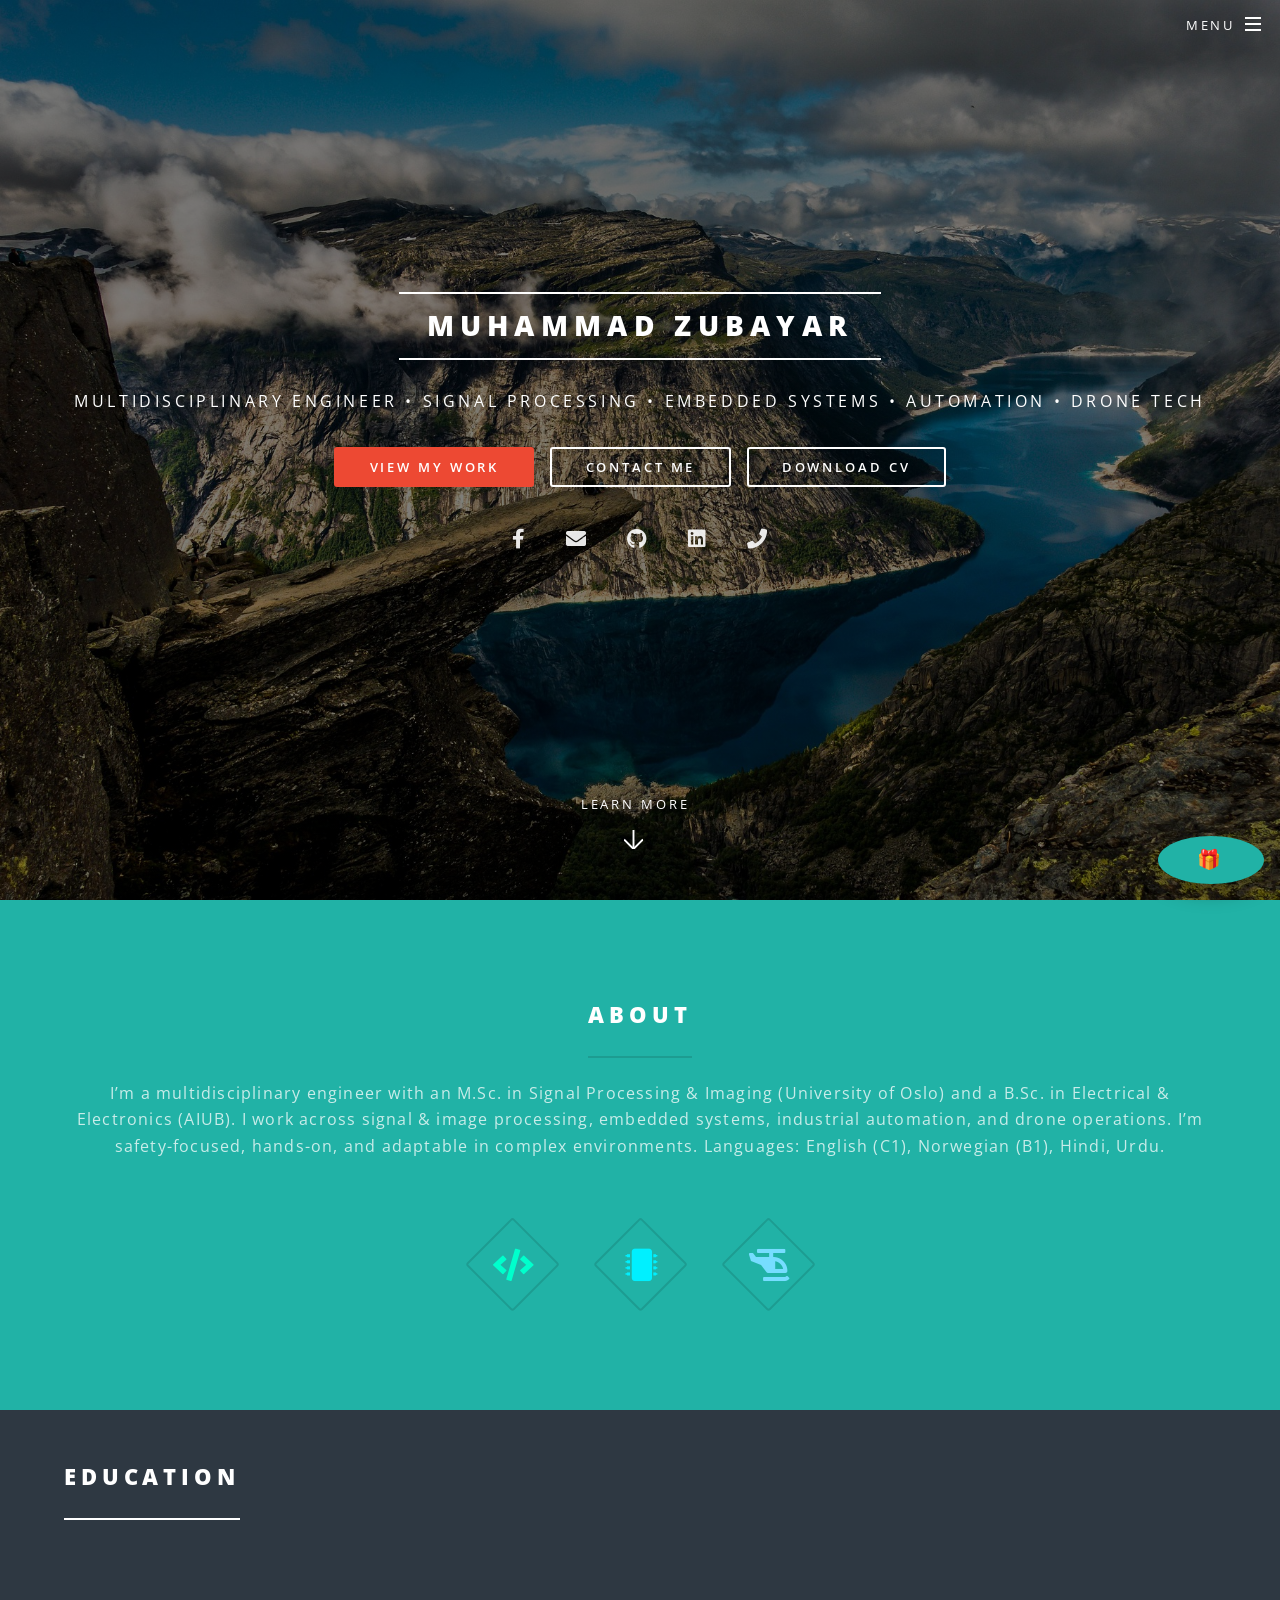
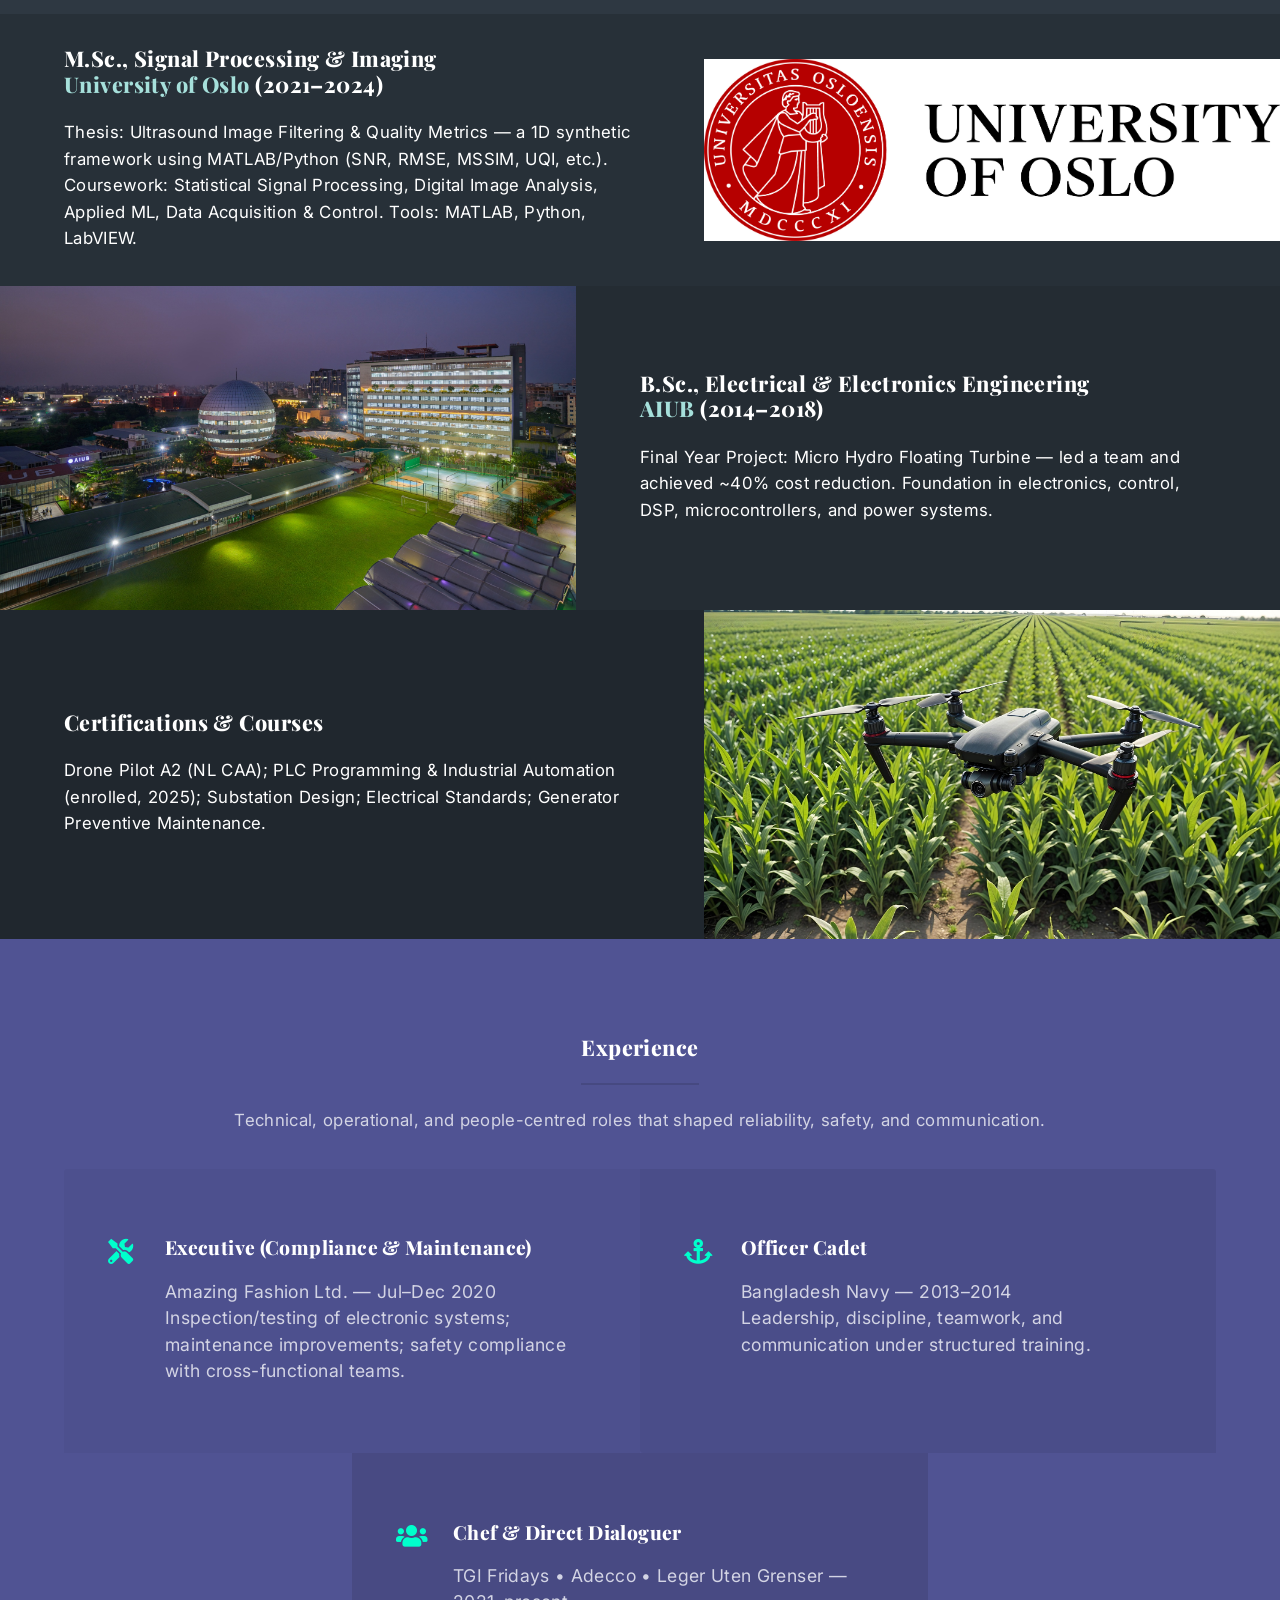
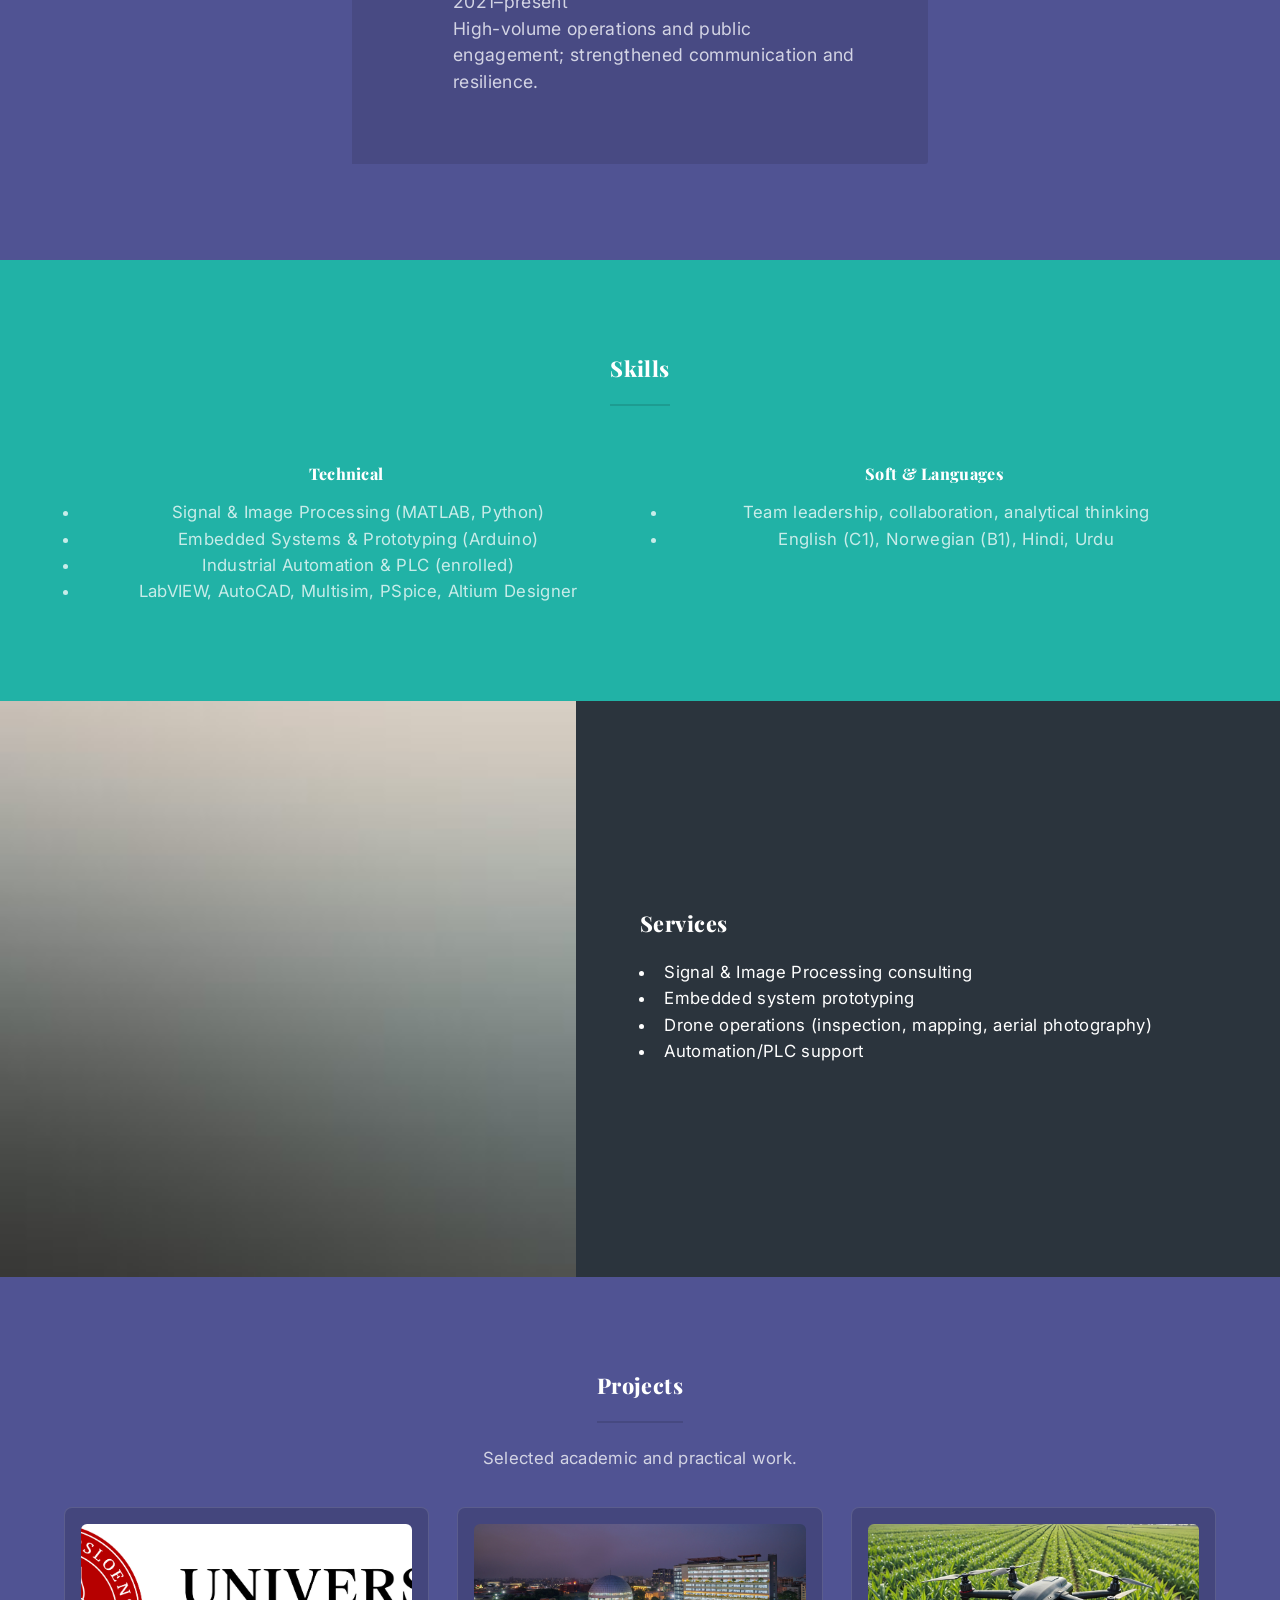
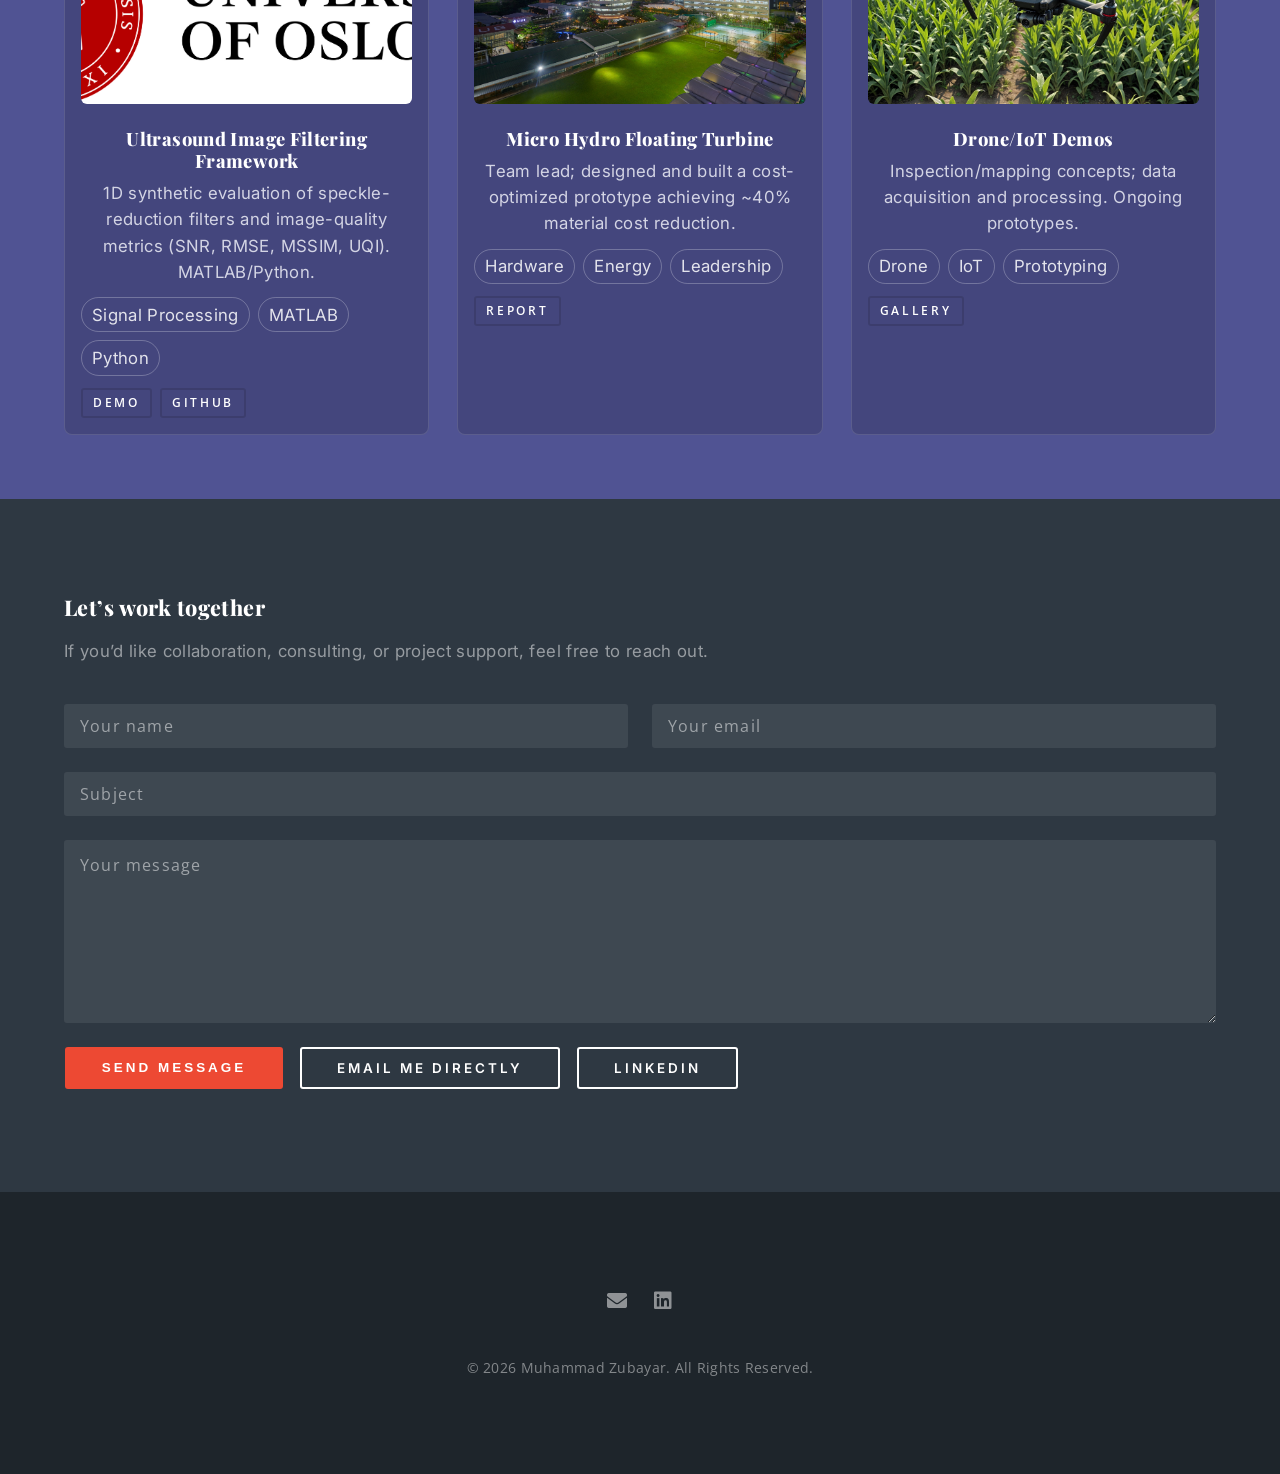
==== commit d4ce0b5b: "Update index.html" ====
--- a/index.html
+++ b/index.html
@@ -365,9 +365,11 @@
       </footer>
 
       <!-- Floating easter-egg button -->
-            <button id="egg-fab" class="egg-fab" aria-controls="easter-egg" aria-label="Play 80s surprise" title="80s surprise">
-            🎵
-            </button>
+           <button id="egg-fab" class="egg-fab"
+             aria-controls="easter-egg" aria-label="Open surprise gift" title="Surprise!">
+              🎁
+           </button>
+
 
     </div>
 
--- a/assets/css/main.css
+++ b/assets/css/main.css
@@ -4194,3 +4194,72 @@
 
 /* Active nav highlight */
 #header nav a.active { color: #21b2a6; }
+
+
+/* Floating glow button (bottom-right) */
+.egg-fab{
+  position:fixed;
+  right:1rem; bottom:1rem;
+  width:48px; height:48px;
+  border-radius:50%;
+  border:none; outline:none;
+  background:#21b2a6;        /* matches your theme */
+  color:#fff; font-size:1.2rem;
+  display:flex; align-items:center; justify-content:center;
+  cursor:pointer;
+  z-index:10040;
+  box-shadow:0 0 0 0 rgba(33,178,166,.0), 0 8px 20px rgba(0,0,0,.35);
+  transition:transform .15s ease, box-shadow .2s ease, filter .2s ease;
+}
+.egg-fab:hover{ transform:translateY(-1px); filter:brightness(1.05); }
+.egg-fab:focus-visible{ box-shadow:0 0 0 3px rgba(255,255,255,.85), 0 8px 20px rgba(0,0,0,.35); }
+
+/* Soft ambient glow ring */
+.egg-fab::after{
+  content:"";
+  position:absolute; inset:-6px;
+  border-radius:inherit;
+  box-shadow:0 0 14px 6px rgba(33,178,166,.65);
+  pointer-events:none;
+  opacity:.85;
+}
+
+/* Gentle pulse (respects reduced motion) */
+@media (prefers-reduced-motion:no-preference){
+  .egg-fab{ animation:eggPulse 2.2s ease-in-out infinite; }
+  @keyframes eggPulse{
+    0%,100%{ box-shadow:0 0 0 0 rgba(33,178,166,.0), 0 8px 20px rgba(0,0,0,.35); }
+    50%    { box-shadow:0 0 24px 8px rgba(33,178,166,.75), 0 8px 20px rgba(0,0,0,.35); }
+  }
+}
+
+/* Modal overlay */
+.egg-modal{
+  position: fixed; inset: 0;
+  background: rgba(0,0,0,.75);
+  display: flex; align-items: center; justify-content: center;
+  z-index: 10050;
+}
+.egg-modal.hidden{ display: none; }
+
+/* Dialog */
+.egg-dialog{
+  position: relative;
+  width: min(90vw, 800px);
+  background: #111; border: 1px solid rgba(255,255,255,.15);
+  border-radius: 12px; padding: 0; overflow: hidden;
+  box-shadow: 0 20px 60px rgba(0,0,0,.6);
+}
+
+/* Close button */
+.egg-close{
+  position: absolute; top: .35rem; right: .5rem;
+  width: 36px; height: 36px; border-radius: 50%;
+  border: none; background: rgba(255,255,255,.1); color: #fff;
+  font-size: 24px; line-height: 1; cursor: pointer;
+}
+.egg-close:hover{ background: rgba(255,255,255,.2); }
+
+/* Video wrapper (16:9) */
+.egg-frame{ position: relative; width: 100%; padding-top: 56.25%; }
+.egg-frame iframe{ position: absolute; inset: 0; width: 100%; height: 100%; }
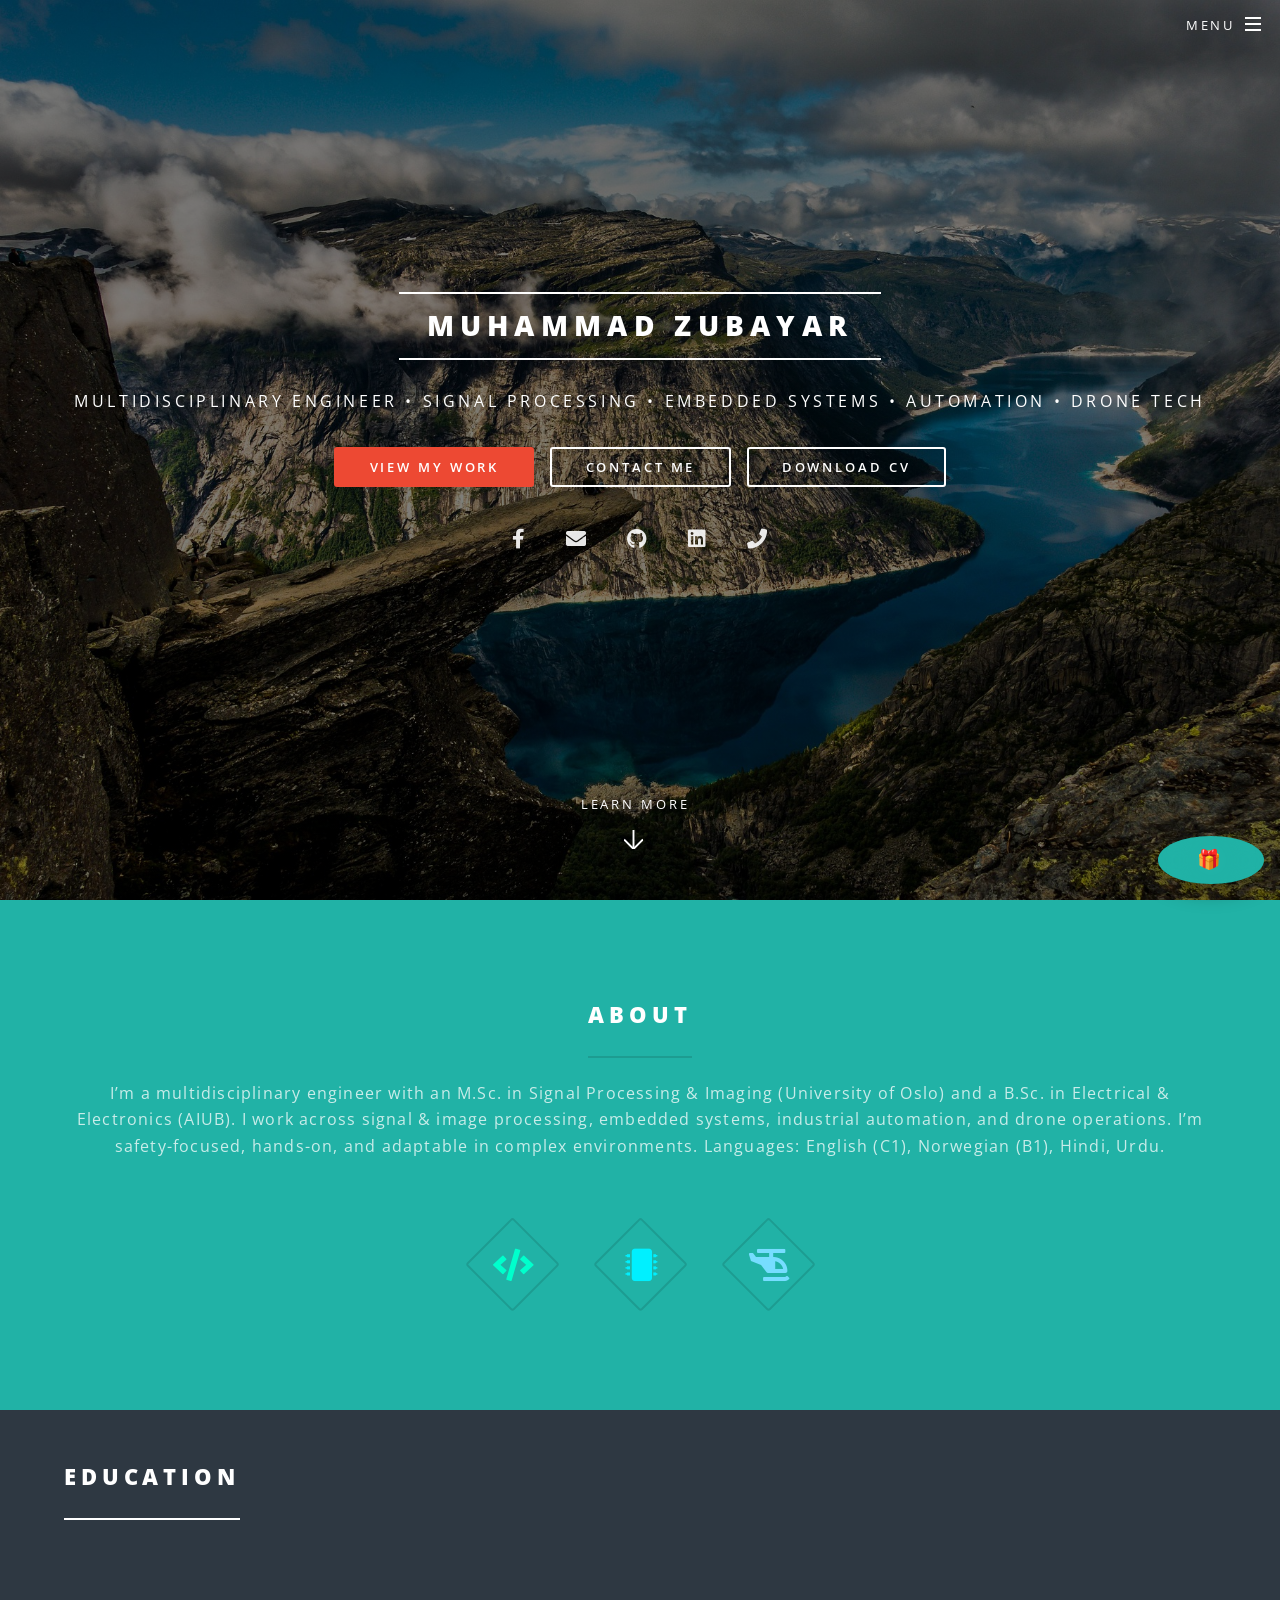
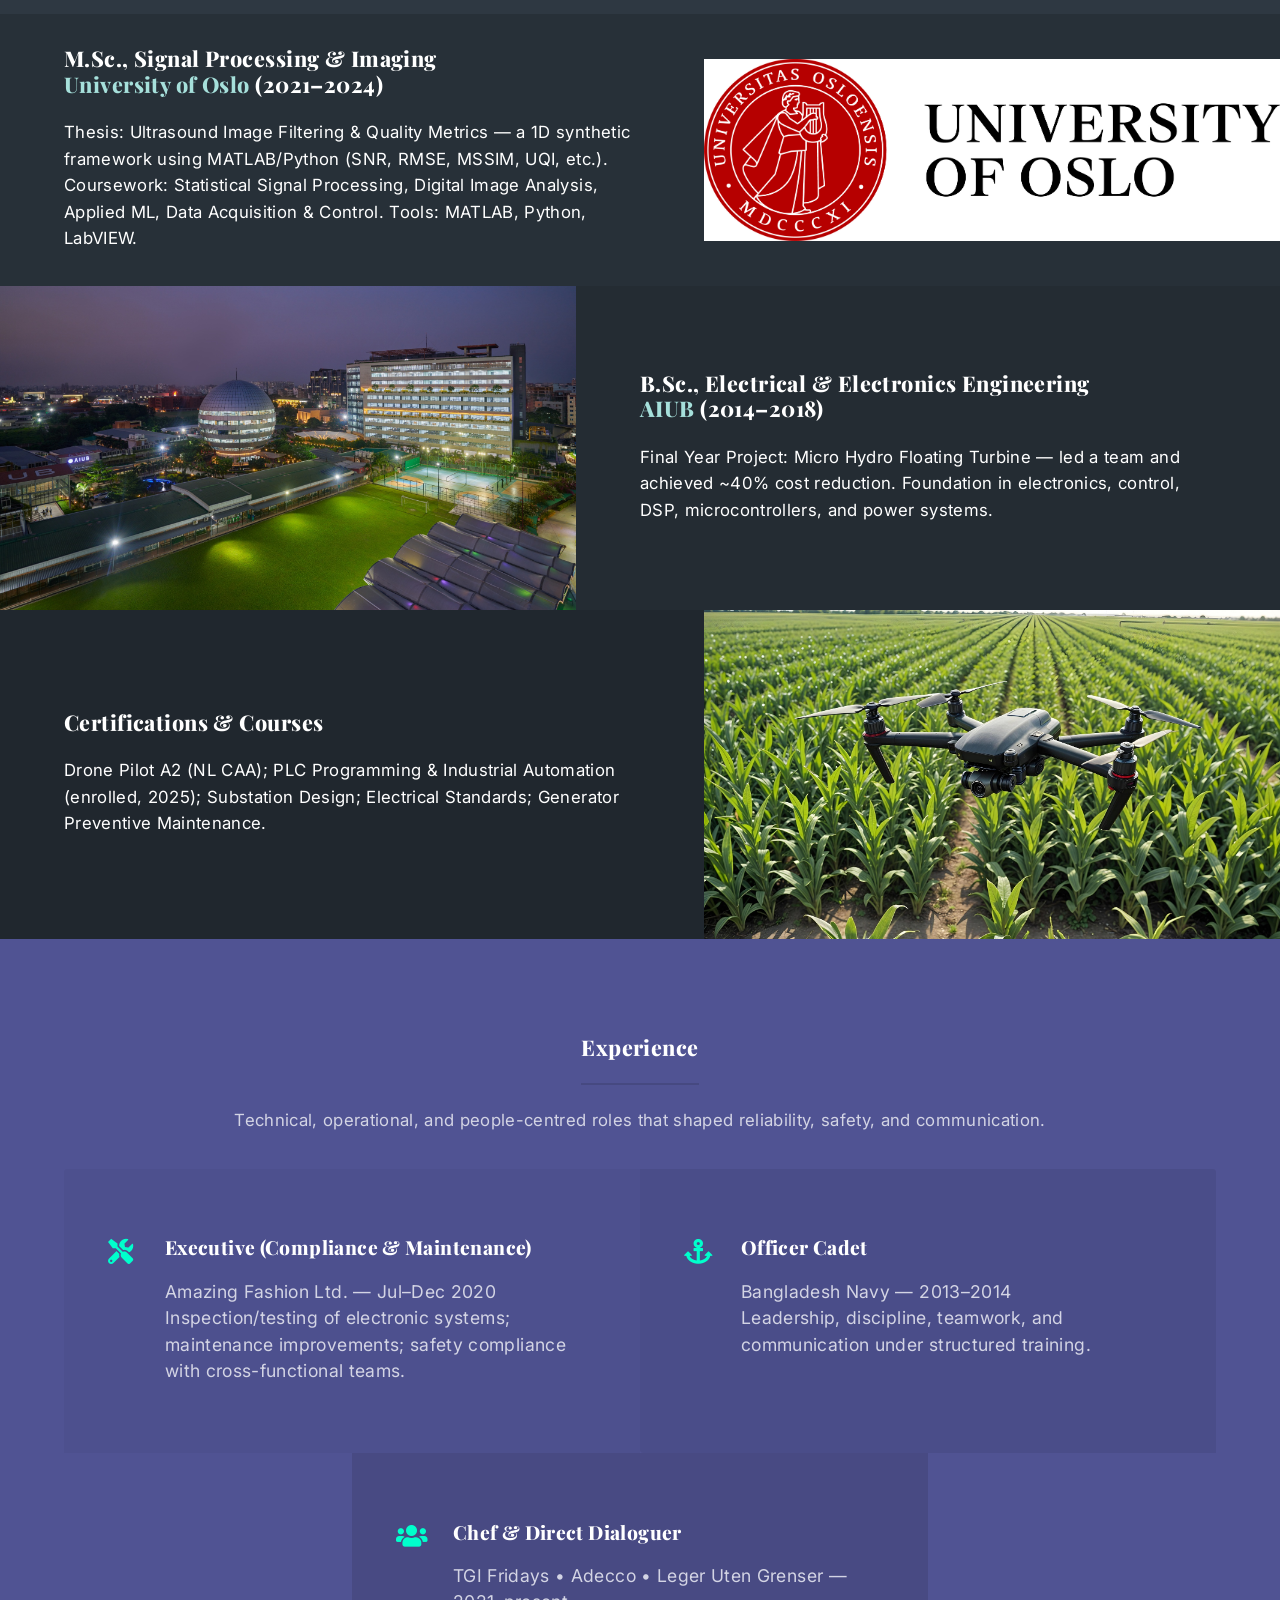
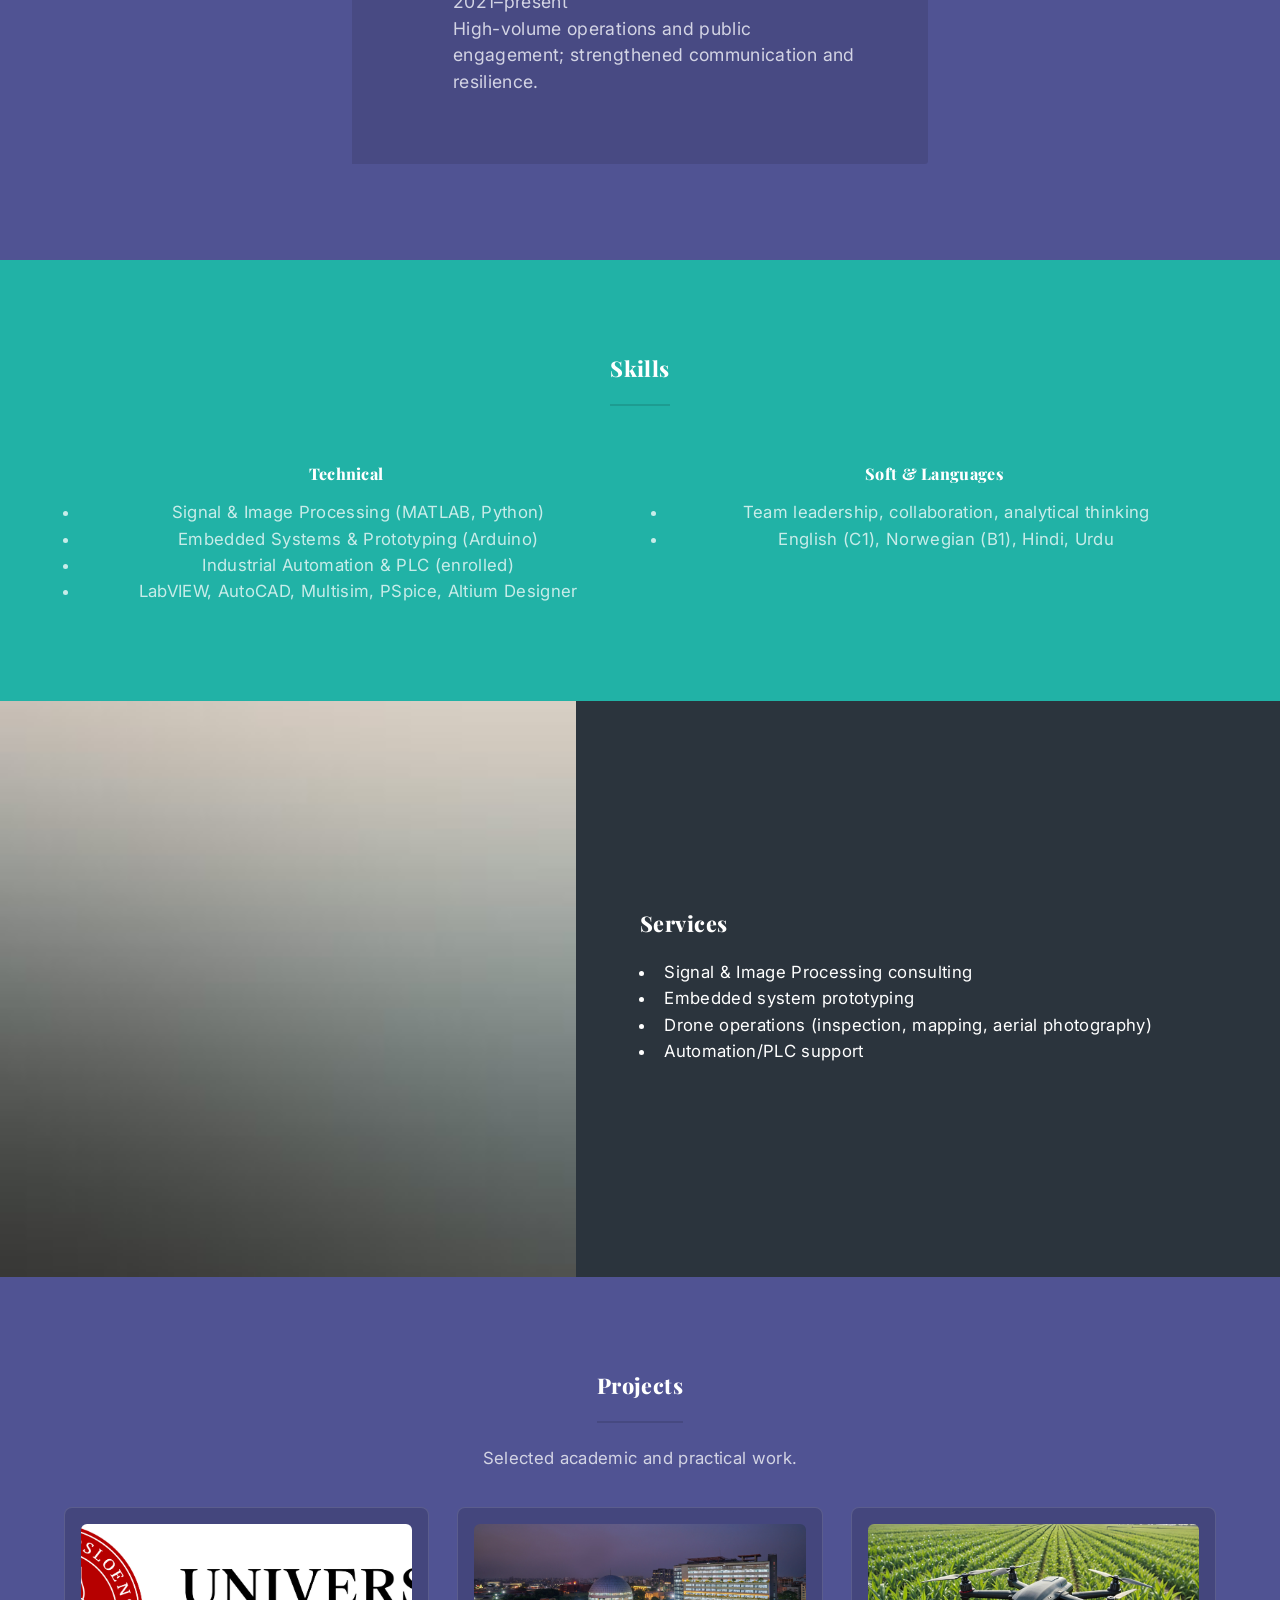
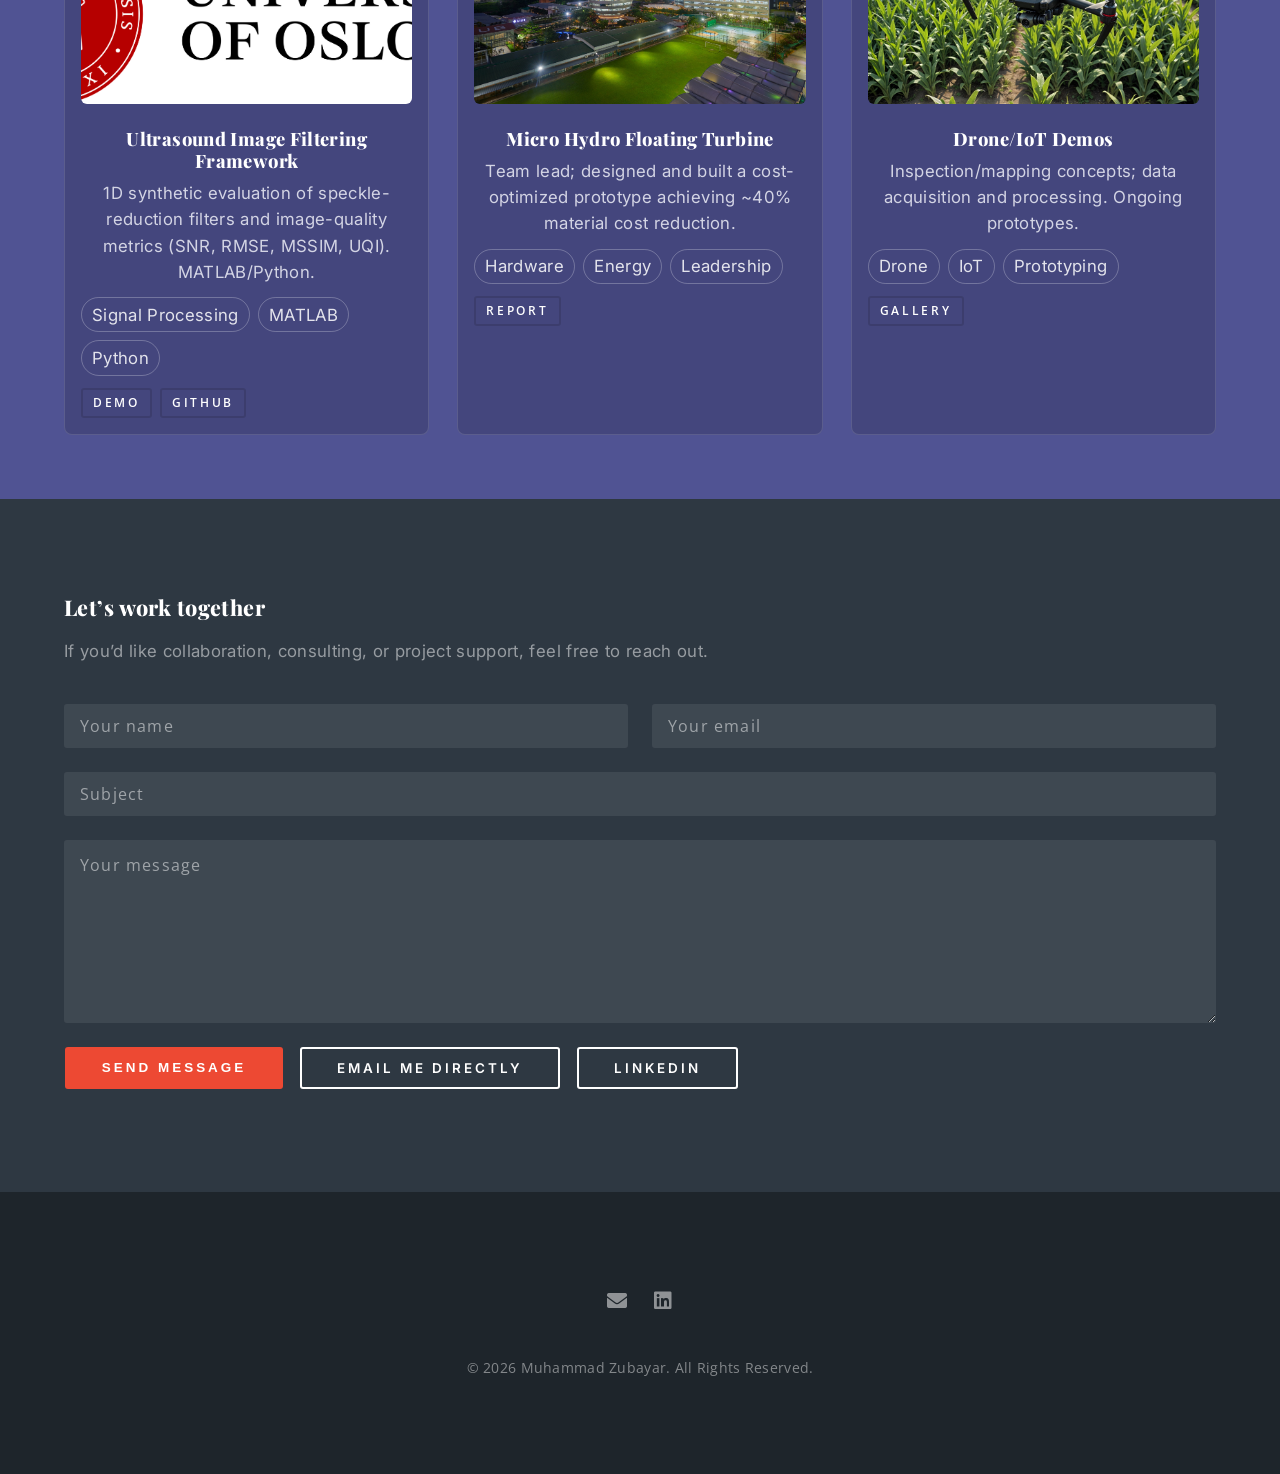
==== commit 79fc2a38: "Update index.html" ====
--- a/index.html
+++ b/index.html
@@ -352,8 +352,8 @@
         </section>
 
 
-      <!-- Footer -->
-      <footer id="footer">
+    <!-- Footer -->
+     <footer id="footer">
         <ul class="icons">
           <li><a href="mailto:zubayarofficial@gmail.com" class="icon solid fa-envelope"><span class="label">Email</span></a></li>
           <li><a href="https://www.linkedin.com/in/zubayar" target="_blank" rel="noreferrer" class="icon brands fa-linkedin"><span class="label">LinkedIn</span></a></li>
@@ -362,13 +362,16 @@
         <ul class="copyright">
           <li>© <span id="year"></span> Muhammad Zubayar. All Rights Reserved.</li>
         </ul>
-      </footer>
-
-      <!-- Floating easter-egg button -->
+
+        <!-- Floating easter-egg button -->
            <button id="egg-fab" class="egg-fab"
              aria-controls="easter-egg" aria-label="Open surprise gift" title="Surprise!">
               🎁
            </button>
+
+     </footer>
+
+ 
 
 
     </div>
--- a/assets/css/main.css
+++ b/assets/css/main.css
@@ -4217,12 +4217,18 @@
 /* Soft ambient glow ring */
 .egg-fab::after{
   content:"";
-  position:absolute; inset:-6px;
-  border-radius:inherit;
-  box-shadow:0 0 14px 6px rgba(33,178,166,.65);
+  position:absolute;
+  left:50%; top:50%;
+  width:90px; height:90px;
+  transform:translate(-50%,-50%);
+  border-radius:50%;
+  box-shadow:0 0 20px 6px rgba(33,178,166,.9) inset,
+             0 0 26px 8px rgba(33,178,166,.55);
+  background: transparent;
   pointer-events:none;
-  opacity:.85;
 }
+
+
 
 /* Gentle pulse (respects reduced motion) */
 @media (prefers-reduced-motion:no-preference){
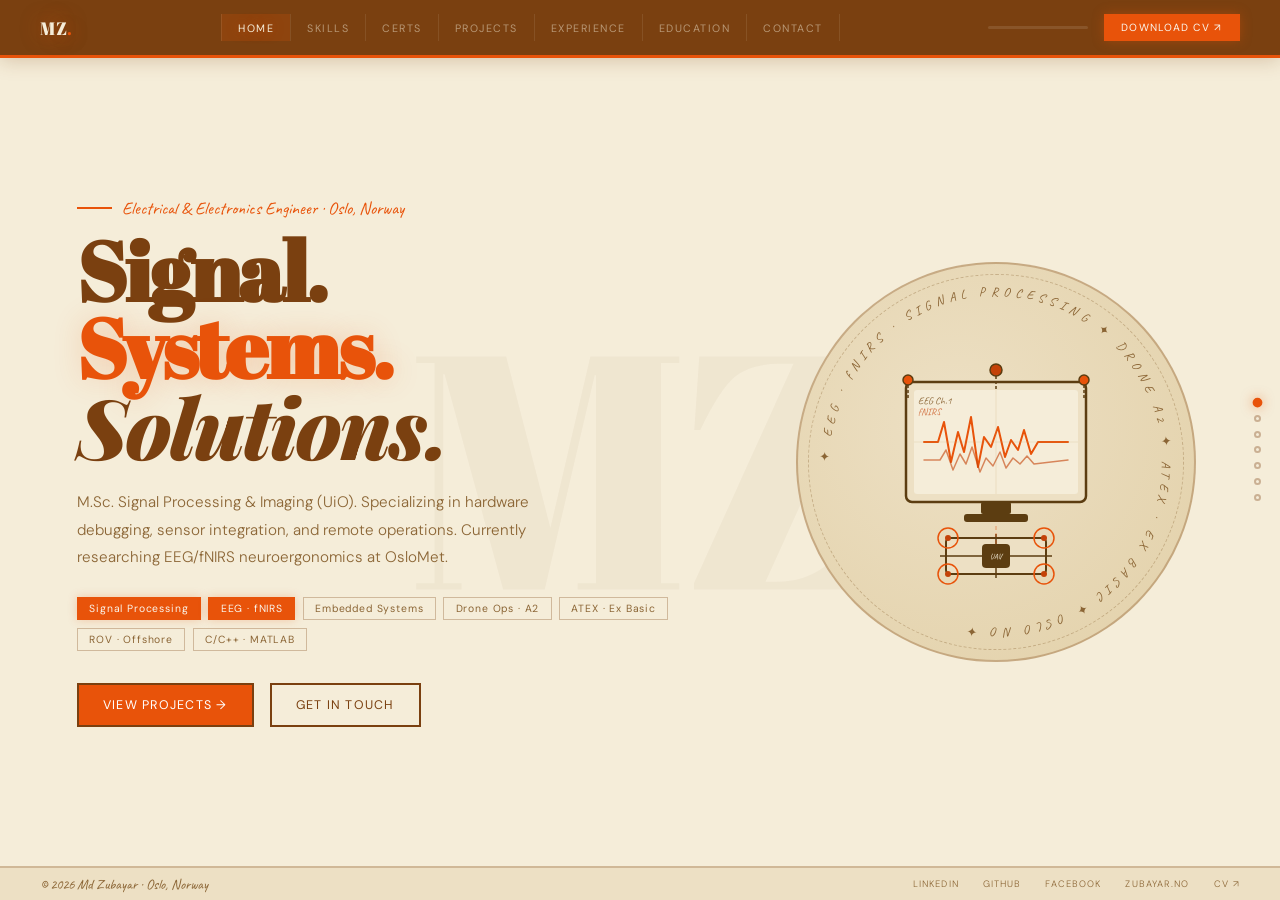
==== commit 2539b412: "New horizontal scroll portfolio" ====
--- a/index.html
+++ b/index.html
@@ -1,492 +1,1418 @@
-<!DOCTYPE HTML>
-<!--
-  Spectral by HTML5 UP (html5up.net) | License: CCA 3.0
-  Customized for Muhammad Zubayar
--->
-<html>
-  <head>
-      <title>Muhammad Zubayar | Electrical Engineer</title>
-      <meta charset="utf-8" />
-      <meta name="viewport" content="width=device-width, initial-scale=1, user-scalable=no" />
-
-      <!-- Favicon -->
-      <link rel="icon" href="images/favicon.ico">
-      <!-- (Optional PNG) <link rel="icon" type="image/png" href="images/favicon.png"> -->
-
-
-
-      <link rel="stylesheet" href="assets/css/main.css" />
-      <noscript><link rel="stylesheet" href="assets/css/noscript.css" /></noscript>
-      <meta name="description" content="Multidisciplinary Engineer — Signal Processing, Embedded Systems, Automation, Drone Tech" />
-  </head>
-
-  <body class="landing is-preload">
-
-
-
-    <!-- Page Wrapper -->
-    <div id="page-wrapper">
-
-      <!-- Header -->
-      <header id="header" class="alt">
-       <h1><a href="#banner">Muhammad Zubayar</a></h1>
-        <nav id="nav">
-          <ul>
-            <li class="special">
-              <a href="#menu" class="menuToggle"><span>Menu</span></a>
-              <div id="menu">
-                <ul>
-                  <li><a href="#banner">Home</a></li>
-                  <li><a href="#about">About</a></li>
-                  <li><a href="#education">Education</a></li>
-                  <li><a href="#experience">Experience</a></li>
-                  <li><a href="#skills">Skills</a></li>
-                  <li><a href="#services">Services</a></li>
-                  <li><a href="#projects">Projects</a></li>
-                  <li><a href="#contact">Contact</a></li>
-                </ul>
-              </div>
-            </li>
-          </ul>
-        </nav>
-      </header>
-
-    <!-- Banner / Hero -->
-    <section id="banner">
-      <div class="inner">
-        <!-- Name (big) -->
-        <h2>Muhammad Zubayar</h2>
-
-        <!-- Skills line (distinct) -->
-        <p class="tagline">
-          MULTIDISCIPLINARY ENGINEER • SIGNAL PROCESSING • EMBEDDED SYSTEMS • AUTOMATION • DRONE TECH
-        </p>
-
-        <!-- CTAs (smooth scroll + CV) -->
-        <ul class="actions special">
-          <li><a href="#projects" class="button primary scrolly">View My Work</a></li>
-          <li><a href="#contact" class="button scrolly">Contact Me</a></li>
-          <li>
-            <a href="assets/docs/Muhammad_Zubayar_CV.pdf"
-               class="button cv" target="_blank" rel="noopener" download>
-               Download CV
-            </a>
-          </li>
-        </ul>
-
-        <!-- Social icons -->
-        <ul class="icons social-banner">
-          <li><a href="https://facebook.com/mohammad.zubayar" class="icon brands fa-facebook-f"><span class="label">Facebook</span></a></li>
-          <li><a href="mailto:zubayarofficial@gmail.com" class="icon solid fa-envelope"><span class="label">Email</span></a></li>
-          <li><a href="https://github.com/MrZubayar" class="icon brands fa-github"><span class="label">GitHub</span></a></li>
-          <li><a href="https://www.linkedin.com/in/zubayar" class="icon brands fa-linkedin"><span class="label">LinkedIn</span></a></li>
-          <li><a href="tel:+47-96715306" class="icon solid fa-phone"><span class="label">Phone</span></a></li>
-        </ul>
-      </div>
-
-      <!-- Learn More (smooth scroll) -->
-      <a href="#about" class="more scrolly">Learn More</a>
-    </section>
-
-
-
-      <!-- About -->
-      <section id="about" class="wrapper style1 special">
-        <div class="inner">
-          <header class="major">
-            <h2>About</h2>
-            <p>
-              I’m a multidisciplinary engineer with an M.Sc. in Signal Processing & Imaging (University of Oslo) and a B.Sc. in Electrical & Electronics (AIUB).
-              I work across signal & image processing, embedded systems, industrial automation, and drone operations.
-              I’m safety-focused, hands-on, and adaptable in complex environments. Languages: English (C1), Norwegian (B1), Hindi, Urdu.
-            </p>
-          </header>
-          <ul class="icons major">
-            <li><span class="icon solid fa-code major style1"><span class="label">Signal Processing</span></span></li>
-            <li><span class="icon solid fa-microchip major style2"><span class="label">Embedded</span></span></li>
-            <li><span class="icon solid fa-helicopter major style3"><span class="label">Drone</span></span></li>
-          </ul>
-        </div>
-      </section>
-
-      <!-- Education & Highlights -->
-      <section id="education" class="wrapper alt style2">
-        <div class="inner">
-           <header class="major">
-              <h2>Education</h2>
-           </header>
-        </div>
-
-        <section class="spotlight">
-          <div class="image"><img src="images/pic01.jpg" alt="University of Oslo" /></div>
-          <div class="content">
-            <h2>
-              M.Sc., Signal Processing & Imaging<br/>
-              <a href="https://www.uio.no/" target="_blank" rel="noopener" class="edu-link">University of Oslo</a> (2021–2024)
-            </h2>
-
-            <p>
-              Thesis: Ultrasound Image Filtering & Quality Metrics — a 1D synthetic framework using MATLAB/Python
-              (SNR, RMSE, MSSIM, UQI, etc.). Coursework: Statistical Signal Processing, Digital Image Analysis, Applied ML, Data Acquisition & Control.
-              Tools: MATLAB, Python, LabVIEW.
-            </p>
-          </div>
-        </section>
-        <section class="spotlight">
-          <div class="image"><img src="images/pic02.jpg" alt="AIUB" /></div>
-          <div class="content">
-            <h2>
-              B.Sc., Electrical & Electronics Engineering<br/>
-              <a href="https://www.aiub.edu/" target="_blank" rel="noopener" class="edu-link">AIUB</a> (2014–2018)
-            </h2>
-
-            <p>
-              Final Year Project: Micro Hydro Floating Turbine — led a team and achieved ~40% cost reduction.
-              Foundation in electronics, control, DSP, microcontrollers, and power systems.
-            </p>
-          </div>
-        </section>
-        <section class="spotlight">
-          <div class="image"><img src="images/pic03.jpg" alt="Certifications" /></div>
-          <div class="content">
-            <h2>Certifications & Courses</h2>
-            <p>
-              Drone Pilot A2 (NL CAA); PLC Programming & Industrial Automation (enrolled, 2025);
-              Substation Design; Electrical Standards; Generator Preventive Maintenance.
-            </p>
-          </div>
-        </section>
-      </section>
-
-      <!-- Experience -->
-      <section id="experience" class="wrapper style3 special">
-        <div class="inner">
-          <header class="major">
-            <h2>Experience</h2>
-            <p>Technical, operational, and people-centred roles that shaped reliability, safety, and communication.</p>
-          </header>
-          <ul class="features">
-            <li class="icon solid fa-tools">
-              <h3>Executive (Compliance & Maintenance)</h3>
-              <p>Amazing Fashion Ltd. — Jul–Dec 2020<br/>Inspection/testing of electronic systems; maintenance improvements; safety compliance with cross-functional teams.</p>
-            </li>
-            <li class="icon solid fa-anchor">
-              <h3>Officer Cadet</h3>
-              <p>Bangladesh Navy — 2013–2014<br/>Leadership, discipline, teamwork, and communication under structured training.</p>
-            </li>
-            <li class="icon solid fa-users">
-              <h3>Chef & Direct Dialoguer</h3>
-              <p>TGI Fridays • Adecco • Leger Uten Grenser — 2021–present<br/>High-volume operations and public engagement; strengthened communication and resilience.</p>
-            </li>
-          </ul>
-        </div>
-      </section>
-
-      <!-- Skills -->
-      <section id="skills" class="wrapper style1 special">
-        <div class="inner">
-          <header class="major">
-            <h2>Skills</h2>
-          </header>
-          <div class="row">
-            <div class="col-6 col-12-small">
-              <h4>Technical</h4>
-              <ul>
-                <li>Signal & Image Processing (MATLAB, Python)</li>
-                <li>Embedded Systems & Prototyping (Arduino)</li>
-                <li>Industrial Automation & PLC (enrolled)</li>
-                <li>LabVIEW, AutoCAD, Multisim, PSpice, Altium Designer</li>
-              </ul>
-            </div>
-            <div class="col-6 col-12-small">
-              <h4>Soft & Languages</h4>
-              <ul>
-                <li>Team leadership, collaboration, analytical thinking</li>
-                <li>English (C1), Norwegian (B1), Hindi, Urdu</li>
-              </ul>
-            </div>
-          </div>
-        </div>
-      </section>
-
-      <!-- Services -->
-      <section id="services" class="wrapper alt style2">
-        <section class="spotlight">
-          <div class="image"><img src="images/pic04.jpg" alt="Services" /></div>
-          <div class="content">
-            <h2>Services</h2>
-            <ul>
-              <li>Signal & Image Processing consulting</li>
-              <li>Embedded system prototyping</li>
-              <li>Drone operations (inspection, mapping, aerial photography)</li>
-              <li>Automation/PLC support</li>
-            </ul>
-          </div>
-        </section>
-      </section>
-
-      <!-- Projects -->
-      <section id="projects" class="wrapper style3 special">
-        <div class="inner">
-          <header class="major">
-            <h2>Projects</h2>
-            <p>Selected academic and practical work.</p>
-          </header>
-
-        <div class="project-grid">
-            <!-- Project 1 -->
-            <article class="project-card">
-              <img src="images/pic01.jpg" alt="Ultrasound Image Filtering Framework" loading="lazy">
-              <h3>Ultrasound Image Filtering Framework</h3>
-              <p>1D synthetic evaluation of speckle-reduction filters and image-quality metrics (SNR, RMSE, MSSIM, UQI). MATLAB/Python.</p>
-              <ul class="tags">
-                <li>Signal Processing</li><li>MATLAB</li><li>Python</li>
-              </ul>
-        <div class="links">
-                <!-- Replace with real links if public -->
-                <a class="button small" href="#" target="_blank" rel="noopener">Demo</a>
-                <a class="button small" href="#" target="_blank" rel="noopener">GitHub</a>
-        </div>
-        </article>
-
-            <!-- Project 2 -->
-            <article class="project-card">
-              <img src="images/pic02.jpg" alt="Micro Hydro Floating Turbine" loading="lazy">
-              <h3>Micro Hydro Floating Turbine</h3>
-              <p>Team lead; designed and built a cost-optimized prototype achieving ~40% material cost reduction.</p>
-              <ul class="tags">
-                <li>Hardware</li><li>Energy</li><li>Leadership</li>
-              </ul>
-              <div class="links">
-                <a class="button small" href="#" target="_blank" rel="noopener">Report</a>
-              </div>
-            </article>
-
-            <!-- Project 3 -->
-            <article class="project-card">
-              <img src="images/pic03.jpg" alt="Drone/IoT Demos" loading="lazy">
-              <h3>Drone/IoT Demos</h3>
-              <p>Inspection/mapping concepts; data acquisition and processing. Ongoing prototypes.</p>
-              <ul class="tags">
-                <li>Drone</li><li>IoT</li><li>Prototyping</li>
-              </ul>
-              <div class="links">
-                <a class="button small" href="#" target="_blank" rel="noopener">Gallery</a>
-              </div>
-            </article>
-          </div>
-        </div>
-
-      </section>
-
-      <!-- CTA / Contact -->
-        <section id="contact" class="wrapper style4">
-          <div class="inner">
-            <header>
-              <h2>Let’s work together</h2>
-              <p>If you’d like collaboration, consulting, or project support, feel free to reach out.</p>
-            </header>
-
-      <!-- Formspree form -->
-        <form method="POST" action="https://formspree.io/f/mblabkpp" class="contact-form" autocomplete="on">
-          <div class="row gtr-uniform">
-            <div class="col-6 col-12-small">
-              <input
-                type="text"
-                name="name"
-                id="name"
-                placeholder="Your name"
-                autocomplete="name"
-                required />
-            </div>
-
-            <div class="col-6 col-12-small">
-              <input
-                type="email"
-                name="_replyto"
-                id="email"
-                placeholder="Your email"
-                autocomplete="email"
-                required />
-            </div>
-
-            <div class="col-12">
-              <input
-                type="text"
-                name="subject"
-                id="subject"
-                placeholder="Subject"
-                autocomplete="off" />
-            </div>
-
-            <div class="col-12">
-              <textarea
-                name="message"
-                id="message"
-                placeholder="Your message"
-                rows="6"
-                autocomplete="off"
-                required></textarea>
-            </div>
-
-            <!-- anti-bot honeypot -->
-            <input type="text" name="_gotcha" style="display:none" autocomplete="off" />
-
-            <!-- redirect after success (optional) -->
-            <input type="hidden" name="_subject" value="New message from zubayar.dev" />
-
-            <div class="col-12">
-              <ul class="actions">
-                <li><button type="submit" class="button primary">Send Message</button></li>
-                <li><a href="mailto:zubayarofficial@gmail.com" class="button">Email Me Directly</a></li>
-                <li><a href="https://www.linkedin.com/in/zubayar" target="_blank" rel="noreferrer" class="button">LinkedIn</a></li>
-              </ul>
-            </div>
-          </div>
-        </form>
-
-
-            <!-- Success/Fail messages (Formspree will show its own; this is a fallback) -->
-            <p class="form-status" id="form-status" style="display:none;"></p>
-          </div>
-        </section>
-
-
-    <!-- Footer -->
-     <footer id="footer">
-        <ul class="icons">
-          <li><a href="mailto:zubayarofficial@gmail.com" class="icon solid fa-envelope"><span class="label">Email</span></a></li>
-          <li><a href="https://www.linkedin.com/in/zubayar" target="_blank" rel="noreferrer" class="icon brands fa-linkedin"><span class="label">LinkedIn</span></a></li>
-          <!-- <li><a href="https://github.com/YOUR-USERNAME" class="icon brands fa-github"><span class="label">GitHub</span></a></li> -->
-        </ul>
-        <ul class="copyright">
-          <li>© <span id="year"></span> Muhammad Zubayar. All Rights Reserved.</li>
-        </ul>
-
-        <!-- Floating easter-egg button -->
-           <button id="egg-fab" class="egg-fab"
-             aria-controls="easter-egg" aria-label="Open surprise gift" title="Surprise!">
-              🎁
-           </button>
-
-     </footer>
-
- 
-
-
+<!DOCTYPE html>
+<html lang="en">
+<head>
+<meta charset="UTF-8">
+<meta name="viewport" content="width=device-width, initial-scale=1.0">
+<title>Md Zubayar — Electrical & Electronics Engineer</title>
+<link rel="preconnect" href="https://fonts.googleapis.com">
+<link href="https://fonts.googleapis.com/css2?family=Abril+Fatface&family=Playfair+Display:ital,wght@0,900;1,700;1,900&family=DM+Sans:ital,opsz,wght@0,9..40,300;0,9..40,400;0,9..40,500;1,9..40,300&family=Caveat:wght@500;700&display=swap" rel="stylesheet">
+<style>
+*,*::before,*::after{box-sizing:border-box;margin:0;padding:0}
+
+:root{
+  --cream:   #F5EDD9;
+  --cream2:  #EDE0C4;
+  --cream3:  #E2D0A8;
+  --orange:  #E8530A;
+  --orange2: #C44208;
+  --amber:   #7A4010;
+  --tawny:   #A05020;
+  --brown:   #5C3D11;
+  --mid:     #8B6535;
+  --light:   #C4A46B;
+  --white:   #FAF6EE;
+  --forest:  #2A4A2A;
+  --steel:   #2A3A4A;
+  --glow-o:  rgba(232,83,10,0.18);
+  --glow-o2: rgba(232,83,10,0.08);
+  --abril:   'Abril Fatface', serif;
+  --play:    'Playfair Display', serif;
+  --body:    'DM Sans', sans-serif;
+  --hand:    'Caveat', cursive;
+  --nav-h:   58px;
+  --footer-h:34px;
+}
+
+html, body { width:100%; height:100%; overflow:hidden; }
+
+body {
+  background: var(--cream);
+  color: var(--brown);
+  font-family: var(--body);
+  font-weight: 300;
+  cursor: auto;
+}
+
+/* paper texture */
+body::before {
+  content:''; position:fixed; inset:0; z-index:0; pointer-events:none;
+  background-image: url("data:image/svg+xml,%3Csvg xmlns='http://www.w3.org/2000/svg' width='400' height='400'%3E%3Cfilter id='n'%3E%3CfeTurbulence type='fractalNoise' baseFrequency='0.65' numOctaves='4' stitchTiles='stitch'/%3E%3C/filter%3E%3Crect width='400' height='400' filter='url(%23n)' opacity='0.032'/%3E%3C/svg%3E");
+}
+
+/* ── TOP NAV ── */
+#topnav {
+  position:fixed; top:0; left:0; right:0; z-index:200;
+  height:var(--nav-h);
+  background:var(--amber);
+  border-bottom:3px solid var(--orange);
+  display:flex; align-items:center; justify-content:space-between;
+  padding:0 2.5rem;
+  box-shadow:0 2px 20px rgba(122,64,16,0.25);
+}
+.tn-logo {
+  font-family:var(--abril); font-size:1.1rem;
+  color:var(--cream); text-decoration:none; letter-spacing:.04em;
+  text-shadow:0 0 20px rgba(232,83,10,0.5);
+}
+.tn-logo span{color:var(--orange);}
+.tn-links { display:flex; gap:0; list-style:none; }
+.tn-links li a {
+  display:block; font-family:var(--body); font-size:.67rem;
+  font-weight:400; letter-spacing:.14em; text-transform:uppercase;
+  color:rgba(245,237,217,.5); text-decoration:none;
+  padding:.42rem 1rem;
+  border-left:1px solid rgba(245,237,217,.1);
+  transition:color .2s, background .2s;
+  white-space:nowrap;
+}
+.tn-links li:last-child a{border-right:1px solid rgba(245,237,217,.1);}
+.tn-links li a:hover,
+.tn-links li a.active {
+  color:var(--cream);
+  background:var(--glow-o);
+  text-shadow:0 0 12px rgba(232,83,10,0.6);
+}
+.tn-right{display:flex;align-items:center;gap:1rem;}
+.tn-progress-wrap{width:100px;height:3px;background:rgba(245,237,217,.12);border-radius:2px;overflow:hidden;}
+.tn-progress-fill{height:100%;width:0%;background:var(--orange);box-shadow:0 0 8px var(--orange);transition:width .15s linear;}
+.tn-cv {
+  font-family:var(--body); font-size:.65rem; font-weight:400;
+  letter-spacing:.12em; text-transform:uppercase;
+  padding:.42rem 1.1rem;
+  background:var(--orange); color:var(--white);
+  text-decoration:none; transition:background .2s, box-shadow .2s;
+  white-space:nowrap; border:none;
+  box-shadow:0 0 12px rgba(232,83,10,0.35);
+}
+.tn-cv:hover{background:var(--orange2);box-shadow:0 0 20px rgba(232,83,10,0.55);}
+
+/* ── SCROLL HINT ── */
+#scroll-hint {
+  position:fixed; bottom:calc(var(--footer-h) + 1.2rem); left:50%; transform:translateX(-50%);
+  z-index:200; display:flex; align-items:center; gap:.7rem;
+  font-family:var(--hand); font-size:1.05rem; color:var(--mid);
+  pointer-events:none;
+  animation:hintFade 3.5s ease 1.8s forwards; opacity:0;
+}
+@keyframes hintFade{0%{opacity:0}20%{opacity:1}75%{opacity:1}100%{opacity:0}}
+.hint-arrow{font-size:1.3rem;animation:bounceX .9s ease-in-out infinite;}
+@keyframes bounceX{0%,100%{transform:translateX(0)}50%{transform:translateX(9px)}}
+
+/* ── HORIZONTAL TRACK ── */
+#track {
+  position:fixed;
+  top:var(--nav-h); left:0;
+  height:calc(100vh - var(--nav-h) - var(--footer-h));
+  display:flex;
+  will-change:transform;
+}
+
+/* ── PANEL BASE ── */
+.panel {
+  width:100vw; height:100%;
+  flex-shrink:0; position:relative;
+  overflow:hidden; display:flex; align-items:center;
+}
+
+/* shared typography */
+.sec-label{
+  font-family:var(--hand); font-size:1rem; color:var(--orange);
+  margin-bottom:.6rem;
+  display:flex; align-items:center; gap:.55rem;
+  text-shadow:0 0 10px rgba(232,83,10,0.3);
+}
+.sec-label::before{content:'✦';font-size:.7rem;}
+
+h2.big{
+  font-family:var(--abril);
+  font-size:clamp(1.8rem,3vw,3.2rem);
+  line-height:1.0;
+  letter-spacing:-.02em;
+  color:var(--amber);
+  margin-bottom:.9rem;
+}
+h2.big em{
+  font-family:var(--play); font-style:italic; font-weight:900;
+  color:var(--orange);
+}
+.body-text{font-size:.88rem;color:var(--mid);line-height:1.75;font-weight:300;}
+
+/* glow highlight replaces black */
+.glow-accent{
+  background:linear-gradient(135deg,#7A4010,#A05020);
+  color:var(--cream);
+  position:relative;
+}
+.glow-accent::before{
+  content:'';position:absolute;inset:0;
+  background:radial-gradient(ellipse at 30% 50%, rgba(232,83,10,0.18) 0%, transparent 70%);
+  pointer-events:none;
+}
+
+/* card with warm shadow */
+.card{
+  border:2px solid rgba(122,64,16,0.35);
+  background:var(--white);
+  position:relative; transition:transform .2s, box-shadow .2s;
+}
+.card::after{
+  content:''; position:absolute; top:5px; left:5px; right:-5px; bottom:-5px;
+  border:1.5px solid rgba(232,83,10,0.2);
+  background:var(--cream2); z-index:-1; transition:all .2s;
+}
+.card:hover{transform:translate(-3px,-3px);box-shadow:6px 6px 0 rgba(232,83,10,0.2);}
+.card:hover::after{top:8px;left:8px;right:-8px;bottom:-8px;}
+
+.tag{
+  display:inline-block; font-size:.6rem; font-weight:400;
+  letter-spacing:.07em; text-transform:uppercase;
+  padding:.2rem .62rem;
+  border:1.5px solid rgba(122,64,16,0.35);
+  color:var(--mid); margin:.18rem .18rem 0 0; transition:all .2s;
+}
+.tag:hover{background:var(--orange);border-color:var(--orange);color:#fff;}
+.tag.o{background:#FBE8DB;border-color:rgba(232,83,10,0.4);color:var(--orange2);}
+
+.btn{
+  display:inline-flex;align-items:center;gap:.5rem;
+  font-family:var(--body);font-weight:400;
+  font-size:.78rem;letter-spacing:.1em;text-transform:uppercase;
+  padding:.75rem 1.5rem; text-decoration:none;
+  position:relative; transition:transform .2s, box-shadow .2s;
+}
+.btn::after{content:'';position:absolute;top:4px;left:4px;right:-4px;bottom:-4px;z-index:-1;}
+.btn:hover{transform:translate(-2px,-2px);}
+.btn.fill{background:var(--orange);color:#fff;border:2px solid var(--amber);}
+.btn.fill::after{background:rgba(122,64,16,0.35);border:2px solid var(--amber);}
+.btn.fill:hover{background:var(--orange2);box-shadow:0 4px 16px rgba(232,83,10,0.35);}
+.btn.outline{background:transparent;color:var(--amber);border:2px solid var(--amber);}
+.btn.outline::after{background:var(--cream2);border:2px solid rgba(122,64,16,0.25);}
+.btn.outline:hover{background:rgba(122,64,16,0.06);}
+
+/* ═══════════════ PANEL 0 — HERO ═══════════════ */
+#p-hero{background:var(--cream);}
+.hero-inner{
+  padding:0 5vw 0 6vw;
+  display:grid;
+  grid-template-columns:1fr 420px;
+  gap:4vw; align-items:center; width:100%;
+}
+.hero-bg-word{
+  position:absolute; font-family:var(--abril); font-size:26vw;
+  color:rgba(122,64,16,0.045); white-space:nowrap;
+  top:50%;left:50%;transform:translate(-50%,-50%);
+  pointer-events:none;user-select:none;letter-spacing:-.03em;
+}
+.eyebrow{
+  font-family:var(--hand);font-size:1.1rem;color:var(--orange);
+  margin-bottom:.8rem;display:flex;align-items:center;gap:.6rem;
+}
+.eyebrow::before{content:'';display:inline-block;width:2.2rem;height:2px;background:var(--orange);}
+h1.hero-t{
+  font-family:var(--abril);
+  font-size:clamp(3rem,6.5vw,7rem);
+  line-height:.93; letter-spacing:-.025em; margin-bottom:1.4rem;
+  color:var(--amber);
+}
+h1.hero-t .or{color:var(--orange);text-shadow:0 0 30px rgba(232,83,10,0.2);}
+h1.hero-t .it{font-family:var(--play);font-style:italic;font-weight:900;}
+.hero-desc{font-size:.95rem;color:var(--mid);line-height:1.8;max-width:460px;margin-bottom:1.6rem;}
+.hero-chips{display:flex;flex-wrap:wrap;gap:.45rem;margin-bottom:2rem;}
+.chip{
+  font-size:.65rem;font-weight:400;letter-spacing:.08em;
+  padding:.26rem .72rem;
+  border:1.5px solid rgba(122,64,16,0.3);
+  color:var(--mid); transition:all .2s;
+}
+.chip.hot{
+  background:var(--orange); color:var(--white);
+  border-color:var(--orange);
+  box-shadow:0 0 10px rgba(232,83,10,0.25);
+}
+.hero-btns{display:flex;gap:1rem;flex-wrap:wrap;}
+
+/* hero illustration frame */
+.hero-illo-frame{
+  width:400px;height:400px;
+  border:2.5px solid rgba(122,64,16,0.3);
+  border-radius:50%;
+  background:radial-gradient(circle at 40% 40%, #EDE0C4 0%, #E2D0A8 100%);
+  display:flex;align-items:center;justify-content:center;
+  position:relative;overflow:hidden;flex-shrink:0;
+}
+.hero-illo-frame::before{
+  content:'';position:absolute;inset:10px;
+  border:1px dashed rgba(139,101,53,0.35);
+  border-radius:50%;pointer-events:none;
+}
+.rot-ring{position:absolute;inset:0;animation:spin 22s linear infinite;}
+@keyframes spin{to{transform:rotate(360deg)}}
+
+/* ═══════════════ PANEL 1 — SKILLS ═══════════════ */
+#p-skills{background:var(--white);}
+.skills-inner{
+  padding:0 5vw 0 6vw;
+  width:100%;
+  display:grid;
+  grid-template-columns:200px 1fr 280px;
+  gap:3vw; align-items:start;
+}
+.skill-group{margin-bottom:1.5rem;}
+.sgroup-title{
+  font-family:var(--abril);font-size:.9rem;letter-spacing:.02em;
+  color:var(--amber); padding-bottom:.45rem; margin-bottom:.8rem;
+  border-bottom:2px solid rgba(122,64,16,0.2);
+  display:flex;align-items:center;justify-content:space-between;
+}
+.sgroup-title span{color:var(--orange);font-size:.8rem;}
+.skill-row{margin-bottom:.75rem;}
+.skill-top{display:flex;justify-content:space-between;align-items:baseline;margin-bottom:.3rem;}
+.skill-name{font-size:.8rem;font-weight:400;color:var(--amber);}
+.skill-pct{font-family:var(--hand);font-size:.9rem;color:var(--orange);}
+.skill-track{
+  height:6px;
+  background:var(--cream2);
+  border:1.5px solid rgba(122,64,16,0.2);
+}
+.skill-fill{
+  height:100%;
+  background:linear-gradient(90deg,var(--orange2),var(--orange));
+  box-shadow:0 0 6px rgba(232,83,10,0.3);
+  width:0%;
+  transition:width 1.2s cubic-bezier(.25,.46,.45,.94);
+  position:relative;
+}
+
+/* lang/tools panel — warm tawny instead of black */
+.lang-panel{
+  background:linear-gradient(145deg,#7A4010,#5C3010);
+  color:var(--cream); padding:1.8rem;
+  border:2px solid rgba(122,64,16,0.5);
+  position:relative;
+  box-shadow:0 4px 24px rgba(122,64,16,0.25), inset 0 0 40px rgba(232,83,10,0.07);
+}
+.lang-panel::after{
+  content:'';position:absolute;top:6px;left:6px;right:-6px;bottom:-6px;
+  background:var(--orange);
+  border:1.5px solid rgba(122,64,16,0.5);
+  z-index:-1;
+}
+.lang-title{
+  font-family:var(--abril);font-size:.9rem;color:var(--cream);
+  border-bottom:1px solid rgba(245,237,217,.15);padding-bottom:.5rem;margin-bottom:1rem;
+  text-shadow:0 0 12px rgba(232,83,10,0.3);
+}
+.lang-item{
+  display:flex;justify-content:space-between;align-items:baseline;
+  padding:.45rem 0;border-bottom:1px solid rgba(245,237,217,.08);
+}
+.lang-n{font-size:.85rem;font-weight:400;color:var(--cream);}
+.lang-l{font-family:var(--hand);font-size:.95rem;color:rgba(245,237,217,.75);}
+.tools-wrap{margin-top:1.2rem;}
+.tools-title{font-family:var(--abril);font-size:.82rem;color:var(--cream);margin-bottom:.65rem;opacity:.9;}
+.tool-badge{
+  display:inline-block;font-size:.58rem;font-weight:400;letter-spacing:.07em;
+  padding:.2rem .55rem;
+  border:1px solid rgba(245,237,217,.18);
+  color:rgba(245,237,217,.65);
+  margin:.15rem .15rem 0 0;transition:all .2s;
+}
+.tool-badge:hover{background:var(--orange);border-color:var(--orange);color:#fff;}
+
+/* ═══════════════ PANEL 2 — CERTS ═══════════════ */
+#p-certs{background:var(--cream);}
+.certs-inner{
+  padding:0 5vw 0 6vw;
+  width:100%;
+  display:grid;
+  grid-template-columns:200px 1fr;
+  gap:4vw; align-items:start;
+}
+.certs-grid{
+  display:grid; grid-template-columns:1fr 1fr; gap:1rem;
+}
+.cert-card{
+  padding:1.6rem;
+  border:2px solid rgba(122,64,16,0.28);
+  background:var(--white);
+  position:relative; transition:transform .2s, box-shadow .2s;
+}
+.cert-card::after{
+  content:'';position:absolute;top:5px;left:5px;right:-5px;bottom:-5px;
+  border:1.5px solid rgba(232,83,10,0.18);
+  background:var(--cream2);z-index:-1;transition:all .2s;
+}
+.cert-card:hover{transform:translate(-3px,-3px);box-shadow:5px 5px 0 rgba(232,83,10,0.15);}
+.cert-card:hover::after{top:8px;left:8px;right:-8px;bottom:-8px;}
+
+/* featured cert — warm glow instead of black */
+.cert-card.feat{
+  background:linear-gradient(135deg,#7A4010,#5C3010);
+  color:var(--cream); grid-column:span 2;
+  border-color:rgba(232,83,10,0.5);
+  box-shadow:0 4px 24px rgba(122,64,16,0.2), inset 0 0 40px rgba(232,83,10,0.06);
+}
+.cert-card.feat::after{background:var(--orange);border-color:rgba(122,64,16,0.4);}
+
+.cert-icon{font-size:1.8rem;margin-bottom:.75rem;display:block;}
+.cert-name{
+  font-family:var(--abril);font-size:.92rem;color:inherit;
+  line-height:1.2;margin-bottom:.3rem;
+}
+.cert-card.feat .cert-name{font-size:1.05rem;text-shadow:0 0 12px rgba(232,83,10,0.2);}
+.cert-issuer{font-size:.68rem;color:var(--mid);font-weight:400;letter-spacing:.04em;margin-bottom:.65rem;}
+.cert-card.feat .cert-issuer{color:rgba(245,237,217,.6);}
+.cert-valid{font-family:var(--hand);font-size:.85rem;color:var(--mid);margin-bottom:.65rem;}
+.cert-card.feat .cert-valid{color:rgba(245,237,217,.55);}
+.cert-status{
+  display:inline-flex;align-items:center;gap:.3rem;
+  font-size:.62rem;font-weight:400;letter-spacing:.1em;text-transform:uppercase;
+  padding:.18rem .6rem;border:1.5px solid;
+}
+.active-s{border-color:var(--orange);color:var(--orange);}
+.cert-card.feat .active-s{
+  background:var(--orange);color:#fff;border-color:transparent;
+  box-shadow:0 0 8px rgba(232,83,10,0.4);
+}
+.cert-desc{font-size:.76rem;line-height:1.6;color:rgba(245,237,217,.65);margin-top:.6rem;}
+
+/* ═══════════════ PANEL 3 — PROJECTS ═══════════════ */
+#p-projects{
+  background:linear-gradient(160deg,#2A3A4A 0%,#1E2C3A 100%);
+}
+#p-projects .sec-label{color:var(--orange);text-shadow:0 0 12px rgba(232,83,10,0.5);}
+#p-projects h2.big{color:var(--cream);}
+#p-projects h2.big em{color:var(--orange);}
+#p-projects .body-text{color:rgba(245,237,217,.55);}
+.proj-inner{
+  padding:0 5vw 0 6vw;
+  width:100%; display:grid; grid-template-columns:200px 1fr;
+  gap:4vw; align-items:start;
+}
+.proj-list{display:flex;flex-direction:column;}
+.proj-row{
+  display:grid; grid-template-columns:48px 1fr 32px;
+  gap:1.2rem; align-items:center;
+  padding:1.2rem 0;
+  border-bottom:1px solid rgba(245,237,217,.07);
+  cursor:pointer; position:relative;
+  transition:padding-left .25s;
+}
+.proj-row::before{
+  content:'';position:absolute;left:0;top:0;bottom:0;
+  width:0;background:rgba(232,83,10,0.06);transition:width .3s;
+}
+.proj-row:hover::before{width:100%;}
+.proj-row:hover{padding-left:.7rem;}
+.proj-num{
+  font-family:var(--abril);font-size:2rem;
+  color:rgba(245,237,217,.08);line-height:1;transition:color .25s;
+}
+.proj-row:hover .proj-num{color:var(--orange);text-shadow:0 0 12px rgba(232,83,10,0.4);}
+.proj-title{
+  font-family:var(--abril);font-size:1.1rem;
+  color:rgba(245,237,217,.85);line-height:1.15;margin-bottom:.25rem;
+  transition:color .25s;
+}
+.proj-row:hover .proj-title{color:var(--orange);}
+.proj-desc{font-size:.74rem;color:rgba(245,237,217,.4);line-height:1.55;margin-bottom:.4rem;}
+.proj-tags-row{display:flex;flex-wrap:wrap;gap:.25rem;}
+.ptag{
+  font-size:.56rem;font-weight:400;letter-spacing:.07em;text-transform:uppercase;
+  padding:.16rem .5rem;
+  border:1px solid rgba(245,237,217,.12);color:rgba(245,237,217,.3);transition:all .2s;
+}
+.proj-row:hover .ptag{border-color:rgba(232,83,10,.3);color:var(--orange);}
+.proj-arrow{font-size:1.3rem;color:rgba(245,237,217,.12);transition:color .2s,transform .2s;}
+.proj-row:hover .proj-arrow{color:var(--orange);transform:translate(3px,-3px);text-shadow:0 0 8px rgba(232,83,10,0.5);}
+
+/* ═══════════════ PANEL 4 — EXPERIENCE ═══════════════ */
+#p-exp{background:var(--cream2);}
+.exp-inner{
+  padding:0 5vw 0 6vw;
+  width:100%; display:grid; grid-template-columns:240px 1fr;
+  gap:4vw; align-items:start;
+}
+.exp-left-panel{
+  display:flex;flex-direction:column;gap:1.5rem;
+}
+.exp-illo-frame{
+  border:2px solid rgba(122,64,16,0.3);
+  background:var(--white); padding:1.5rem;
+  display:flex;align-items:center;justify-content:center;
+  position:relative;
+}
+.exp-illo-frame::after{
+  content:'';position:absolute;top:6px;left:6px;right:-6px;bottom:-6px;
+  background:var(--orange);
+  border:1.5px solid rgba(122,64,16,0.4);z-index:-1;
+}
+.exp-quote{
+  font-family:var(--hand);font-size:1.2rem;
+  color:var(--orange);text-align:center;line-height:1.4;
+  text-shadow:0 0 12px rgba(232,83,10,0.2);
+}
+.exp-list{display:flex;flex-direction:column;}
+.exp-item{
+  padding:1.5rem 0;
+  border-bottom:1.5px solid rgba(122,64,16,0.2);
+}
+.exp-item:first-child{border-top:1.5px solid rgba(122,64,16,0.2);}
+.exp-period{font-family:var(--hand);font-size:.95rem;color:var(--orange);margin-bottom:.3rem;}
+.exp-role{
+  font-family:var(--abril);font-size:1.2rem;
+  color:var(--amber);line-height:1.1;margin-bottom:.2rem;
+}
+.exp-org{font-size:.74rem;color:var(--mid);font-weight:400;letter-spacing:.04em;margin-bottom:.8rem;}
+.exp-bullets{list-style:none;}
+.exp-bullets li{
+  font-size:.8rem;color:var(--brown);line-height:1.6;
+  padding-left:1.2rem;position:relative;margin-bottom:.25rem;
+}
+.exp-bullets li::before{content:'✦';position:absolute;left:0;color:var(--orange);font-size:.42rem;top:.4rem;}
+.exp-tags{display:flex;flex-wrap:wrap;gap:.28rem;margin-top:.6rem;}
+.exp-tag{
+  font-size:.56rem;font-weight:400;letter-spacing:.07em;text-transform:uppercase;
+  padding:.16rem .5rem;border:1px solid rgba(122,64,16,0.28);color:var(--mid);
+  transition:all .2s;
+}
+.exp-tag:hover{background:var(--orange);border-color:var(--orange);color:#fff;}
+
+/* ═══════════════ PANEL 5 — EDUCATION ═══════════════ */
+#p-edu{background:var(--white);}
+.edu-inner{
+  padding:0 5vw 0 6vw;
+  width:100%; display:grid; grid-template-columns:200px 1fr;
+  gap:4vw; align-items:start;
+}
+.edu-grid{display:grid;grid-template-columns:1fr 1fr;gap:1rem;}
+.edu-card{
+  padding:1.6rem; border:2px solid rgba(122,64,16,0.25);
+  background:var(--cream); position:relative; transition:transform .2s, box-shadow .2s;
+}
+.edu-card::after{
+  content:'';position:absolute;top:5px;left:5px;right:-5px;bottom:-5px;
+  border:1.5px solid rgba(232,83,10,0.15);
+  background:var(--cream2);z-index:-1;transition:all .2s;
+}
+.edu-card:hover{transform:translate(-3px,-3px);box-shadow:5px 5px 0 rgba(232,83,10,0.15);}
+.edu-card:hover::after{top:8px;left:8px;right:-8px;bottom:-8px;}
+
+/* featured edu card — tawny glow instead of black */
+.edu-card.feat-edu{
+  background:linear-gradient(140deg,#6A3808,#7A4010);
+  color:var(--cream); grid-column:span 2;
+  display:grid; grid-template-columns:1fr 1fr; gap:2rem;
+  border-color:rgba(232,83,10,0.4);
+  box-shadow:0 4px 20px rgba(122,64,16,0.18);
+}
+.edu-card.feat-edu::after{background:var(--orange);border-color:rgba(122,64,16,0.35);}
+.edu-card.feat-edu .edu-school{color:rgba(245,237,217,.55);}
+.edu-card.feat-edu .edu-detail{color:rgba(245,237,217,.65);}
+.edu-year-b{
+  display:inline-block; font-family:var(--hand); font-size:.9rem;
+  padding:.18rem .65rem; border:1.5px solid var(--orange);
+  color:var(--orange); margin-bottom:.8rem;
+}
+.edu-degree{
+  font-family:var(--abril); font-size:1rem; color:inherit;
+  line-height:1.2; margin-bottom:.28rem;
+}
+.edu-school{font-size:.68rem;color:var(--mid);font-weight:400;letter-spacing:.07em;text-transform:uppercase;margin-bottom:.8rem;}
+.edu-detail{font-size:.77rem;color:var(--brown);line-height:1.62;}
+.edu-tags{display:flex;flex-wrap:wrap;gap:.28rem;margin-top:.8rem;}
+.edu-tag{
+  font-size:.58rem;font-weight:400;letter-spacing:.07em;text-transform:uppercase;
+  padding:.18rem .55rem;border:1px solid rgba(122,64,16,0.28);color:var(--mid);
+}
+.edu-card.feat-edu .edu-tag{border-color:rgba(245,237,217,.18);color:rgba(245,237,217,.6);}
+
+/* stats box — orange */
+.stats-box{
+  background:var(--orange); border:2px solid rgba(122,64,16,0.4);
+  padding:1.5rem; position:relative; grid-column:span 2;
+  box-shadow:0 4px 16px rgba(232,83,10,0.2);
+}
+.stats-box::after{
+  content:'';position:absolute;top:5px;left:5px;right:-5px;bottom:-5px;
+  background:var(--tawny); border:1.5px solid rgba(122,64,16,0.3);z-index:-1;
+}
+.stats-grid{display:grid;grid-template-columns:repeat(4,1fr);gap:.7rem;}
+.stat-item{text-align:center;padding:.7rem;background:rgba(255,255,255,0.12);}
+.stat-n{font-family:var(--abril);font-size:1.8rem;color:var(--white);line-height:1;}
+.stat-l{font-size:.58rem;letter-spacing:.1em;text-transform:uppercase;color:rgba(255,255,255,.75);margin-top:.2rem;}
+
+/* ═══════════════ PANEL 6 — CONTACT ═══════════════ */
+#p-contact{background:var(--orange);}
+.contact-inner{
+  padding:0 5vw 0 6vw;
+  width:100%; display:grid; grid-template-columns:1fr 1fr;
+  gap:5vw; align-items:start;
+}
+#p-contact .sec-label{color:rgba(26,18,8,.7);text-shadow:none;}
+#p-contact .sec-label::before{color:rgba(26,18,8,.5);}
+#p-contact h2.big{color:rgba(26,18,8,.9);}
+#p-contact h2.big em{color:var(--white);}
+#p-contact .body-text{color:rgba(26,18,8,.65);}
+.contact-links{display:flex;flex-direction:column;gap:.65rem;}
+.clink{
+  display:flex;align-items:center;gap:.9rem;
+  padding:.9rem 1.1rem;
+  border:2px solid rgba(26,18,8,.25);
+  background:var(--cream); text-decoration:none; color:var(--amber);
+  position:relative; transition:transform .2s, box-shadow .2s;
+}
+.clink::after{
+  content:'';position:absolute;top:4px;left:4px;right:-4px;bottom:-4px;
+  background:rgba(26,18,8,.12);border:1.5px solid rgba(26,18,8,.2);z-index:-1;transition:all .2s;
+}
+.clink:hover{transform:translate(-2px,-2px);background:var(--amber);color:var(--cream);box-shadow:4px 4px 0 rgba(26,18,8,.2);}
+.clink:hover::after{top:6px;left:6px;right:-6px;bottom:-6px;}
+.clink-icon{font-size:.95rem;width:18px;text-align:center;flex-shrink:0;}
+.clink-meta{flex:1;}
+.clink-val{font-size:.82rem;font-weight:400;}
+.clink-lbl{font-size:.6rem;letter-spacing:.1em;text-transform:uppercase;color:var(--mid);}
+.clink:hover .clink-lbl{color:rgba(245,237,217,.55);}
+.clink-arr{font-size:.95rem;opacity:.3;transition:opacity .2s,transform .2s;}
+.clink:hover .clink-arr{opacity:1;transform:translate(3px,-3px);}
+
+.cform{display:flex;flex-direction:column;gap:.8rem;}
+.cf-label{
+  display:block;font-size:.63rem;font-weight:400;
+  letter-spacing:.13em;text-transform:uppercase;
+  color:rgba(26,18,8,.7);margin-bottom:.35rem;
+}
+.cf-input{
+  width:100%;background:var(--cream);
+  border:2px solid rgba(26,18,8,.25);
+  padding:.75rem .9rem;font-family:var(--body);font-size:.85rem;
+  font-weight:300;color:var(--amber);outline:none;resize:vertical;
+  transition:border-color .2s, box-shadow .2s;
+}
+.cf-input:focus{border-color:rgba(26,18,8,.5);box-shadow:3px 3px 0 rgba(26,18,8,.15);}
+.cf-input::placeholder{color:var(--light);}
+textarea.cf-input{min-height:100px;}
+.cf-btn{
+  width:100%;padding:.85rem;
+  background:var(--amber);color:var(--cream);border:2px solid rgba(26,18,8,.3);
+  font-family:var(--body);font-weight:400;font-size:.78rem;
+  letter-spacing:.12em;text-transform:uppercase;cursor:pointer;
+  position:relative;transition:transform .2s,background .2s,box-shadow .2s;
+}
+.cf-btn::after{
+  content:'';position:absolute;top:4px;left:4px;right:-4px;bottom:-4px;
+  background:rgba(26,18,8,.2);border:1.5px solid rgba(26,18,8,.25);z-index:-1;
+}
+.cf-btn:hover{background:var(--tawny);transform:translate(-2px,-2px);box-shadow:4px 4px 0 rgba(26,18,8,.15);}
+.form-ok{
+  display:none;padding:1.4rem;
+  background:var(--amber);color:var(--cream);
+  border:2px solid rgba(26,18,8,.3);text-align:center;
+  font-family:var(--abril);font-size:1.2rem;line-height:1.5;
+}
+
+/* ref cards */
+.ref-card{
+  padding:1.2rem;border:2px solid rgba(26,18,8,.2);
+  background:var(--cream);position:relative;margin-top:.7rem;transition:transform .2s;
+}
+.ref-card::after{
+  content:'';position:absolute;top:4px;left:4px;right:-4px;bottom:-4px;
+  background:rgba(122,64,16,0.2);border:1.5px solid rgba(26,18,8,.15);z-index:-1;
+}
+.ref-card:hover{transform:translate(-2px,-2px);}
+.ref-name{font-family:var(--abril);font-size:.95rem;color:var(--amber);margin-bottom:.2rem;}
+.ref-role{font-size:.72rem;color:var(--brown);font-style:italic;margin-bottom:.5rem;line-height:1.4;}
+.ref-contact{font-size:.72rem;color:var(--mid);line-height:1.55;}
+
+/* ── FOOTER STRIP — cream, no black ── */
+#footer-strip{
+  position:fixed;bottom:0;left:0;right:0;z-index:200;
+  height:var(--footer-h);
+  background:var(--cream2);
+  border-top:2px solid rgba(122,64,16,0.25);
+  display:flex;align-items:center;justify-content:space-between;
+  padding:0 2.5rem;
+}
+.fs-left{font-family:var(--hand);font-size:.9rem;color:var(--mid);}
+.fs-right{display:flex;gap:1.5rem;}
+.fs-right a{
+  font-size:.58rem;letter-spacing:.12em;text-transform:uppercase;
+  color:var(--mid);text-decoration:none;transition:color .2s;
+}
+.fs-right a:hover{color:var(--orange);}
+
+/* dot nav */
+#dot-nav{
+  position:fixed;right:1.2rem;top:50%;transform:translateY(-50%);
+  z-index:200;display:flex;flex-direction:column;gap:.55rem;
+}
+.dot{
+  width:7px;height:7px;border-radius:50%;
+  border:2px solid rgba(122,64,16,0.35);background:transparent;
+  cursor:pointer;transition:background .2s,transform .2s,box-shadow .2s;
+}
+.dot.on{
+  background:var(--orange);border-color:var(--orange);
+  transform:scale(1.4);
+  box-shadow:0 0 8px rgba(232,83,10,0.5);
+}
+
+/* ── RESPONSIVE ── */
+@media(max-width:768px){
+  html,body{overflow:auto;}
+  #track{position:static;height:auto;flex-direction:column;transform:none !important;}
+  .panel{width:100%;height:auto;min-height:auto;padding:4.5rem 1.5rem 3.5rem;}
+  .hero-inner,.skills-inner,.certs-inner,.proj-inner,.exp-inner,.edu-inner,.contact-inner{grid-template-columns:1fr;gap:2.5rem;padding:0;}
+  .certs-grid,.edu-grid{grid-template-columns:1fr;}
+  .cert-card.feat,.edu-card.feat-edu,.stats-box{grid-column:span 1;}
+  .edu-card.feat-edu{grid-template-columns:1fr;}
+  .stats-grid{grid-template-columns:1fr 1fr;}
+  .hero-illo-frame{display:none;}
+  .exp-left-panel{display:none;}
+  #dot-nav,#scroll-hint{display:none;}
+  #topnav .tn-links{display:none;}
+  #topnav .tn-progress-wrap{display:none;}
+}
+</style>
+</head>
+<body>
+
+<!-- TOP NAV -->
+<nav id="topnav">
+  <a href="#" class="tn-logo" onclick="goTo(0);return false;">MZ<span>.</span></a>
+  <ul class="tn-links">
+    <li><a href="#" onclick="goTo(0);return false;" data-panel="0">Home</a></li>
+    <li><a href="#" onclick="goTo(1);return false;" data-panel="1">Skills</a></li>
+    <li><a href="#" onclick="goTo(2);return false;" data-panel="2">Certs</a></li>
+    <li><a href="#" onclick="goTo(3);return false;" data-panel="3">Projects</a></li>
+    <li><a href="#" onclick="goTo(4);return false;" data-panel="4">Experience</a></li>
+    <li><a href="#" onclick="goTo(5);return false;" data-panel="5">Education</a></li>
+    <li><a href="#" onclick="goTo(6);return false;" data-panel="6">Contact</a></li>
+  </ul>
+  <div class="tn-right">
+    <div class="tn-progress-wrap"><div class="tn-progress-fill" id="progress"></div></div>
+    <a href="https://zubayar.no/assets/docs/Muhammad_Zubayar_CV.pdf" target="_blank" class="tn-cv">Download CV ↗</a>
+  </div>
+</nav>
+
+<!-- SCROLL HINT -->
+<div id="scroll-hint">
+  <span>Scroll to explore</span>
+  <span class="hint-arrow">→</span>
+</div>
+
+<!-- DOT NAV -->
+<div id="dot-nav">
+  <div class="dot on"  onclick="goTo(0)" title="Home"></div>
+  <div class="dot"     onclick="goTo(1)" title="Skills"></div>
+  <div class="dot"     onclick="goTo(2)" title="Certs"></div>
+  <div class="dot"     onclick="goTo(3)" title="Projects"></div>
+  <div class="dot"     onclick="goTo(4)" title="Experience"></div>
+  <div class="dot"     onclick="goTo(5)" title="Education"></div>
+  <div class="dot"     onclick="goTo(6)" title="Contact"></div>
+</div>
+
+<!-- HORIZONTAL TRACK -->
+<div id="track">
+
+<!-- ══ PANEL 0: HERO ══ -->
+<div class="panel" id="p-hero">
+  <div class="hero-bg-word">MZ</div>
+  <div class="hero-inner">
+    <div>
+      <p class="eyebrow">Electrical &amp; Electronics Engineer · Oslo, Norway</p>
+      <h1 class="hero-t">
+        Signal.<br>
+        <span class="or">Systems.</span><br>
+        <span class="it">Solutions.</span>
+      </h1>
+      <p class="hero-desc">M.Sc. Signal Processing &amp; Imaging (UiO). Specializing in hardware debugging, sensor integration, and remote operations. Currently researching EEG/fNIRS neuroergonomics at OsloMet.</p>
+      <div class="hero-chips">
+        <span class="chip hot">Signal Processing</span>
+        <span class="chip hot">EEG · fNIRS</span>
+        <span class="chip">Embedded Systems</span>
+        <span class="chip">Drone Ops · A2</span>
+        <span class="chip">ATEX · Ex Basic</span>
+        <span class="chip">ROV · Offshore</span>
+        <span class="chip">C/C++ · MATLAB</span>
+      </div>
+      <div class="hero-btns">
+        <a href="#" onclick="goTo(3);return false;" class="btn fill">View Projects →</a>
+        <a href="#" onclick="goTo(6);return false;" class="btn outline">Get in Touch</a>
+      </div>
     </div>
 
-    <!-- Scripts -->
-    <script src="assets/js/jquery.min.js"></script>
-    <script src="assets/js/jquery.scrollex.min.js"></script>
-    <script src="assets/js/jquery.scrolly.min.js"></script>
-    <script src="assets/js/browser.min.js"></script>
-    <script src="assets/js/breakpoints.min.js"></script>
-    <script src="assets/js/util.js"></script>
-    <script src="assets/js/main.js"></script>
-    <script>
-      document.getElementById('year').textContent = new Date().getFullYear();
-    </script>
-
-    <!-- Optional: show a quick status after submission without leaving page -->
-<script>
-  (function () {
-    var form = document.querySelector('.contact-form');
-    var status = document.getElementById('form-status');
-    if (!form || !status) return;
-
-    form.addEventListener('submit', async function (e) {
-      e.preventDefault();
-      const data = new FormData(form);
-      try {
-        const res = await fetch(form.action, { method: 'POST', body: data, headers: { 'Accept': 'application/json' }});
-        if (res.ok) {
-          status.textContent = 'Thanks! I will get back to you soon.';
-          status.style.display = 'block';
-          form.reset();
-        } else {
-          status.textContent = 'Something went wrong. Please email me directly.';
-          status.style.display = 'block';
-        }
-      } catch (err) {
-        status.textContent = 'Network error. Please email me directly.';
-        status.style.display = 'block';
-      }
-    });
-  })();
-</script>
-
-<script>
-  (function() {
-    var sections = ['banner','about','education','experience','skills','services','projects','contact']
-      .map(function(id){ var el = document.getElementById(id); return el ? {id, top:0, el} : null; })
-      .filter(Boolean);
-    var links = Array.from(document.querySelectorAll('#header nav a'));
-    function onScroll() {
-      var y = window.scrollY + window.innerHeight * 0.25; // activate a bit before the section center
-      var current = sections[0] && sections[0].id;
-      sections.forEach(function(s){
-        s.top = s.el.getBoundingClientRect().top + window.scrollY;
-        if (y >= s.top) current = s.id;
-      });
-      links.forEach(function(a){
-        var href = a.getAttribute('href') || '';
-        var id   = href.startsWith('#') ? href.slice(1) : '';
-        a.classList.toggle('active', id === current);
-      });
-    }
-    window.addEventListener('scroll', onScroll, {passive:true});
-    window.addEventListener('resize', onScroll);
-    onScroll();
-  })();
-</script>
-
-
-<!-- Rickroll modal -->
-<div id="easter-egg" class="egg-modal hidden" role="dialog" aria-modal="true" aria-label="80s surprise">
-  <div class="egg-dialog" role="document">
-    <button class="egg-close" aria-label="Close">×</button>
-    <div class="egg-frame">
-      <!-- use data-src so video only loads when opened -->
-      <iframe
-        width="560" height="315" title="Never Gonna Give You Up"
-        src="" data-src="https://www.youtube.com/embed/dQw4w9WgXcQ?autoplay=1&modestbranding=1"
-        frameborder="0" allow="autoplay; encrypted-media" allowfullscreen>
-      </iframe>
+    <!-- Engineering illustration: EEG signal processing rig — no face -->
+    <div class="hero-illo-frame">
+      <svg class="rot-ring" viewBox="0 0 400 400" xmlns="http://www.w3.org/2000/svg">
+        <defs><path id="rp" d="M200,200 m-168,0 a168,168 0 1,1 336,0 a168,168 0 1,1 -336,0"/></defs>
+        <text font-family="Caveat,cursive" font-size="13" fill="#8B6535" letter-spacing="5.5">
+          <textPath href="#rp">✦ EEG · fNIRS · SIGNAL PROCESSING ✦ DRONE A2 ✦ ATEX · EX BASIC ✦ OSLO NO ✦</textPath>
+        </text>
+      </svg>
+      <!-- EEG/Signal apparatus illustration -->
+      <svg width="280" height="280" viewBox="0 0 280 280" fill="none" xmlns="http://www.w3.org/2000/svg">
+        <!-- Monitor screen -->
+        <rect x="50" y="60" width="180" height="120" rx="6" fill="#EDE0C4" stroke="#5C3D11" stroke-width="2.5"/>
+        <rect x="58" y="68" width="164" height="104" rx="3" fill="#F5EDD9"/>
+        <!-- EEG waveform on screen -->
+        <path d="M68 120 L82 120 L88 100 L95 140 L102 110 L108 130 L115 95 L122 145 L128 115 L135 125 L142 105 L149 135 L155 118 L162 128 L168 108 L175 132 L182 120 L212 120" stroke="#E8530A" stroke-width="2" stroke-linecap="round" stroke-linejoin="round" fill="none"/>
+        <!-- second channel -->
+        <path d="M68 138 L84 138 L90 128 L97 148 L104 132 L110 142 L116 125 L124 150 L130 136 L137 144 L144 130 L150 146 L157 136 L164 142 L171 134 L178 142 L212 138" stroke="#C44208" stroke-width="1.5" stroke-linecap="round" stroke-linejoin="round" fill="none" opacity="0.6"/>
+        <!-- Screen grid lines -->
+        <line x1="58" y1="120" x2="222" y2="120" stroke="#C4A46B" stroke-width="0.5" opacity="0.4"/>
+        <line x1="140" y1="68" x2="140" y2="172" stroke="#C4A46B" stroke-width="0.5" opacity="0.4"/>
+        <!-- Channel labels -->
+        <text x="62" y="82" font-family="Caveat,cursive" font-size="10" fill="#8B6535">EEG Ch.1</text>
+        <text x="62" y="93" font-family="Caveat,cursive" font-size="10" fill="#C44208" opacity="0.7">fNIRS</text>
+        <!-- Monitor stand -->
+        <rect x="125" y="180" width="30" height="12" rx="2" fill="#5C3D11"/>
+        <rect x="108" y="192" width="64" height="8" rx="3" fill="#5C3D11"/>
+        <!-- Electrode nodes floating around -->
+        <circle cx="52" cy="58" r="5" fill="#E8530A" stroke="#5C3D11" stroke-width="1.5"/>
+        <line x1="52" y1="63" x2="52" y2="78" stroke="#5C3D11" stroke-width="1.5" stroke-dasharray="3,2"/>
+        <circle cx="228" cy="58" r="5" fill="#E8530A" stroke="#5C3D11" stroke-width="1.5"/>
+        <line x1="228" y1="63" x2="228" y2="78" stroke="#5C3D11" stroke-width="1.5" stroke-dasharray="3,2"/>
+        <circle cx="140" cy="48" r="6" fill="#C44208" stroke="#5C3D11" stroke-width="1.5"/>
+        <line x1="140" y1="54" x2="140" y2="68" stroke="#5C3D11" stroke-width="1.5" stroke-dasharray="3,2"/>
+        <!-- Drone outline below screen -->
+        <rect x="90" y="216" width="100" height="36" rx="4" fill="#EDE0C4" stroke="#5C3D11" stroke-width="2"/>
+        <!-- drone body cross -->
+        <line x1="140" y1="212" x2="140" y2="256" stroke="#5C3D11" stroke-width="1.5"/>
+        <line x1="84" y1="234" x2="196" y2="234" stroke="#5C3D11" stroke-width="1.5"/>
+        <!-- rotor circles -->
+        <circle cx="92" cy="216" r="10" fill="none" stroke="#E8530A" stroke-width="1.5"/>
+        <circle cx="188" cy="216" r="10" fill="none" stroke="#E8530A" stroke-width="1.5"/>
+        <circle cx="92" cy="252" r="10" fill="none" stroke="#E8530A" stroke-width="1.5"/>
+        <circle cx="188" cy="252" r="10" fill="none" stroke="#E8530A" stroke-width="1.5"/>
+        <!-- rotor hubs -->
+        <circle cx="92" cy="216" r="3" fill="#C44208"/>
+        <circle cx="188" cy="216" r="3" fill="#C44208"/>
+        <circle cx="92" cy="252" r="3" fill="#C44208"/>
+        <circle cx="188" cy="252" r="3" fill="#C44208"/>
+        <!-- center body -->
+        <rect x="126" y="222" width="28" height="24" rx="4" fill="#5C3D11"/>
+        <text x="140" y="237" text-anchor="middle" font-family="Caveat,cursive" font-size="8" fill="#F5EDD9">UAV</text>
+        <!-- signal lines from drone to monitor -->
+        <path d="M140 222 L140 204" stroke="#E8530A" stroke-width="1" stroke-dasharray="4,3" opacity="0.5"/>
+      </svg>
     </div>
   </div>
 </div>
 
+<!-- ══ PANEL 1: SKILLS ══ -->
+<div class="panel" id="p-skills">
+  <div class="skills-inner">
+    <div>
+      <p class="sec-label">What I know</p>
+      <h2 class="big">Technical <em>Arsenal.</em></h2>
+      <p class="body-text" style="font-size:.82rem;">EEG pipelines to drone ops — full-stack engineering.</p>
+      <!-- Skills illustration: circuit board -->
+      <div style="margin-top:1.5rem;">
+        <svg width="170" height="130" viewBox="0 0 170 130" fill="none" xmlns="http://www.w3.org/2000/svg">
+          <!-- PCB board -->
+          <rect x="10" y="10" width="150" height="110" rx="4" fill="#EDE0C4" stroke="#5C3D11" stroke-width="2"/>
+          <!-- traces -->
+          <path d="M30 40 L70 40 L70 60 L110 60" stroke="#E8530A" stroke-width="1.5" fill="none"/>
+          <path d="M30 70 L50 70 L50 90 L130 90" stroke="#C44208" stroke-width="1.5" fill="none"/>
+          <path d="M110 40 L130 40 L130 75" stroke="#8B6535" stroke-width="1.2" fill="none"/>
+          <path d="M70 90 L70 110" stroke="#E8530A" stroke-width="1.2" fill="none"/>
+          <!-- chips -->
+          <rect x="40" y="30" width="24" height="18" rx="2" fill="#5C3D11"/>
+          <rect x="95" y="52" width="22" height="16" rx="2" fill="#5C3D11"/>
+          <rect x="110" y="78" width="30" height="20" rx="2" fill="#7A4010"/>
+          <!-- chip pins -->
+          <line x1="40" y1="35" x2="36" y2="35" stroke="#C4A46B" stroke-width="1.2"/>
+          <line x1="40" y1="40" x2="36" y2="40" stroke="#C4A46B" stroke-width="1.2"/>
+          <line x1="64" y1="35" x2="68" y2="35" stroke="#C4A46B" stroke-width="1.2"/>
+          <line x1="64" y1="40" x2="68" y2="40" stroke="#C4A46B" stroke-width="1.2"/>
+          <!-- vias -->
+          <circle cx="70" cy="40" r="3" fill="#E8530A" stroke="#5C3D11" stroke-width="1"/>
+          <circle cx="70" cy="60" r="3" fill="#E8530A" stroke="#5C3D11" stroke-width="1"/>
+          <circle cx="110" cy="60" r="3" fill="#C44208" stroke="#5C3D11" stroke-width="1"/>
+          <circle cx="130" cy="75" r="3" fill="#8B6535" stroke="#5C3D11" stroke-width="1"/>
+          <!-- label -->
+          <text x="85" y="120" text-anchor="middle" font-family="Caveat,cursive" font-size="11" fill="#8B6535">PCB · Embedded</text>
+        </svg>
+      </div>
+    </div>
+    <div>
+      <div class="skill-group">
+        <div class="sgroup-title">Engineering Core <span>✦</span></div>
+        <div class="skill-row"><div class="skill-top"><span class="skill-name">Signal Processing</span><span class="skill-pct">94%</span></div><div class="skill-track"><div class="skill-fill" data-w="94"></div></div></div>
+        <div class="skill-row"><div class="skill-top"><span class="skill-name">MATLAB / Python</span><span class="skill-pct">88%</span></div><div class="skill-track"><div class="skill-fill" data-w="88"></div></div></div>
+        <div class="skill-row"><div class="skill-top"><span class="skill-name">EEG · fNIRS Analysis</span><span class="skill-pct">85%</span></div><div class="skill-track"><div class="skill-fill" data-w="85"></div></div></div>
+        <div class="skill-row"><div class="skill-top"><span class="skill-name">C / C++ · Embedded C</span><span class="skill-pct">78%</span></div><div class="skill-track"><div class="skill-fill" data-w="78"></div></div></div>
+        <div class="skill-row"><div class="skill-top"><span class="skill-name">Image Analysis</span><span class="skill-pct">82%</span></div><div class="skill-track"><div class="skill-fill" data-w="82"></div></div></div>
+      </div>
+      <div class="skill-group">
+        <div class="sgroup-title">Hardware &amp; Systems <span>✦</span></div>
+        <div class="skill-row"><div class="skill-top"><span class="skill-name">Sensor Integration</span><span class="skill-pct">86%</span></div><div class="skill-track"><div class="skill-fill" data-w="86"></div></div></div>
+        <div class="skill-row"><div class="skill-top"><span class="skill-name">Drone Ops · A2 Licensed</span><span class="skill-pct">88%</span></div><div class="skill-track"><div class="skill-fill" data-w="88"></div></div></div>
+        <div class="skill-row"><div class="skill-top"><span class="skill-name">PLC · SCADA · LabVIEW</span><span class="skill-pct">72%</span></div><div class="skill-track"><div class="skill-fill" data-w="72"></div></div></div>
+        <div class="skill-row"><div class="skill-top"><span class="skill-name">System Debugging</span><span class="skill-pct">84%</span></div><div class="skill-track"><div class="skill-fill" data-w="84"></div></div></div>
+      </div>
+    </div>
+    <div class="lang-panel">
+      <div class="lang-title">Languages ✦</div>
+      <div class="lang-item"><span class="lang-n">English</span><span class="lang-l">C1 · Fluent</span></div>
+      <div class="lang-item"><span class="lang-n">Norwegian</span><span class="lang-l">B1 → B2</span></div>
+      <div class="lang-item"><span class="lang-n">Hindi</span><span class="lang-l">Native</span></div>
+      <div class="lang-item"><span class="lang-n">Urdu</span><span class="lang-l">Native</span></div>
+      <div class="tools-wrap">
+        <div class="tools-title">Tools &amp; Tech ✦</div>
+        <span class="tool-badge">MATLAB</span><span class="tool-badge">Python</span>
+        <span class="tool-badge">C/C++</span><span class="tool-badge">Embedded C</span>
+        <span class="tool-badge">LabVIEW</span><span class="tool-badge">SCADA</span>
+        <span class="tool-badge">PLC</span><span class="tool-badge">AutoCAD</span>
+        <span class="tool-badge">ICA · ASR</span><span class="tool-badge">MNE-Python</span>
+        <span class="tool-badge">Arduino</span><span class="tool-badge">IoT</span>
+        <span class="tool-badge">NumPy</span><span class="tool-badge">SciPy</span>
+        <span class="tool-badge">Git</span>
+      </div>
+      <div style="margin-top:1.2rem;padding-top:1rem;border-top:1px solid rgba(245,237,217,.12);">
+        <div style="font-family:var(--hand);font-size:.95rem;color:rgba(245,237,217,.7);margin-bottom:.35rem;">Interests ✦</div>
+        <div style="font-size:.72rem;color:rgba(245,237,217,.5);line-height:1.6;">Robotics · IoT · ROV Piloting · Offshore/Ex · Competitive Gaming · Sports</div>
+      </div>
+    </div>
+  </div>
+</div>
+
+<!-- ══ PANEL 2: CERTS ══ -->
+<div class="panel" id="p-certs">
+  <div class="certs-inner">
+    <div>
+      <p class="sec-label">Verified credentials</p>
+      <h2 class="big">Certs <em>&amp; Quals.</em></h2>
+      <p class="body-text" style="font-size:.82rem;max-width:180px;">Offshore-ready on top of both degrees.</p>
+      <!-- ATEX hazard illustration -->
+      <div style="margin-top:1.5rem;">
+        <svg width="150" height="140" viewBox="0 0 150 140" fill="none" xmlns="http://www.w3.org/2000/svg">
+          <!-- Industrial tank/vessel -->
+          <rect x="40" y="50" width="70" height="60" rx="8" fill="#EDE0C4" stroke="#5C3D11" stroke-width="2"/>
+          <ellipse cx="75" cy="50" rx="35" ry="10" fill="#E2D0A8" stroke="#5C3D11" stroke-width="2"/>
+          <ellipse cx="75" cy="110" rx="35" ry="10" fill="#E2D0A8" stroke="#5C3D11" stroke-width="2"/>
+          <!-- pressure gauge -->
+          <circle cx="75" cy="80" r="14" fill="#FAF6EE" stroke="#5C3D11" stroke-width="1.5"/>
+          <circle cx="75" cy="80" r="10" fill="none" stroke="#C4A46B" stroke-width="1"/>
+          <line x1="75" y1="80" x2="82" y2="74" stroke="#E8530A" stroke-width="2" stroke-linecap="round"/>
+          <!-- pipes -->
+          <line x1="30" y1="70" x2="40" y2="70" stroke="#5C3D11" stroke-width="3" stroke-linecap="round"/>
+          <line x1="110" y1="70" x2="120" y2="70" stroke="#5C3D11" stroke-width="3" stroke-linecap="round"/>
+          <line x1="75" y1="40" x2="75" y2="25" stroke="#5C3D11" stroke-width="3" stroke-linecap="round"/>
+          <!-- Ex badge -->
+          <rect x="55" y="16" width="40" height="18" rx="3" fill="#E8530A"/>
+          <text x="75" y="28" text-anchor="middle" font-family="Abril Fatface,serif" font-size="10" fill="white">Ex</text>
+          <!-- hazard triangle -->
+          <path d="M118 48 L130 68 L106 68 Z" fill="#FAC775" stroke="#5C3D11" stroke-width="1.5"/>
+          <text x="118" y="65" text-anchor="middle" font-family="sans-serif" font-size="11" fill="#5C3D11" font-weight="bold">!</text>
+          <!-- ATEX label -->
+          <text x="75" y="132" text-anchor="middle" font-family="Caveat,cursive" font-size="11" fill="#8B6535">ATEX · Hazardous Areas</text>
+        </svg>
+      </div>
+    </div>
+    <div class="certs-grid">
+      <div class="cert-card feat">
+        <span class="cert-icon">🚁</span>
+        <div class="cert-name">Drone Pilot A2 — Open Sub-Category</div>
+        <div class="cert-issuer">Netherlands Civil Aviation Authority (NL CAA)</div>
+        <div class="cert-valid">Valid: May 2024 – May 2030</div>
+        <div class="cert-status active-s">● Active</div>
+        <div class="cert-desc">Licensed for A2 open-category UAV operations. Covers aerial inspection, photogrammetry, remote sensing, and risk assessment in urban &amp; restricted areas.</div>
+      </div>
+      <div class="cert-card">
+        <span class="cert-icon">💥</span>
+        <div class="cert-name">Ex Basic — Explosive Atmospheres</div>
+        <div class="cert-issuer">Approve.no</div>
+        <div class="cert-valid">Valid: Mar 2026 – Mar 2031</div>
+        <div class="cert-status active-s">● Active</div>
+        <div style="display:flex;flex-wrap:wrap;gap:.28rem;margin-top:.5rem;">
+          <span class="tag o">ATEX</span><span class="tag o">Hazardous Areas</span><span class="tag o">Ex Equipment</span>
+        </div>
+      </div>
+      <div class="cert-card">
+        <span class="cert-icon">⚡</span>
+        <div class="cert-name">FSE: Low &amp; High Voltage Industry</div>
+        <div class="cert-issuer">Approve.no</div>
+        <div class="cert-valid">Valid: Mar 2026 – Mar 2027</div>
+        <div class="cert-status active-s">● Active</div>
+        <div style="display:flex;flex-wrap:wrap;gap:.28rem;margin-top:.5rem;">
+          <span class="tag">Electrical Safety</span><span class="tag">HSE</span><span class="tag">HV/LV</span>
+        </div>
+      </div>
+      <div class="cert-card">
+        <span class="cert-icon">🏗</span>
+        <div class="cert-name">Substation Design</div>
+        <div class="cert-issuer">Electrical Engineering · Professional Course</div>
+        <div class="cert-status active-s">✓ Completed</div>
+      </div>
+      <div class="cert-card">
+        <span class="cert-icon">📋</span>
+        <div class="cert-name">Electrical Standards &amp; Compliance</div>
+        <div class="cert-issuer">Professional Certification</div>
+        <div class="cert-status active-s">✓ Completed</div>
+      </div>
+      <div class="cert-card">
+        <span class="cert-icon">🔩</span>
+        <div class="cert-name">Generator Preventive Maintenance</div>
+        <div class="cert-issuer">Industrial Maintenance · Professional Course</div>
+        <div class="cert-status active-s">✓ Completed</div>
+      </div>
+    </div>
+  </div>
+</div>
+
+<!-- ══ PANEL 3: PROJECTS ══ -->
+<div class="panel" id="p-projects">
+  <div class="proj-inner">
+    <div>
+      <p class="sec-label">Featured work</p>
+      <h2 class="big">Projects that <em>prove it.</em></h2>
+      <p class="body-text" style="font-size:.82rem;max-width:180px;">From neuroengineering to hydro turbines.</p>
+      <!-- signal waveform illustration -->
+      <div style="margin-top:1.5rem;">
+        <svg width="170" height="110" viewBox="0 0 170 110" fill="none" xmlns="http://www.w3.org/2000/svg">
+          <!-- oscilloscope frame -->
+          <rect x="8" y="8" width="154" height="90" rx="5" fill="rgba(42,58,74,0.8)" stroke="rgba(232,83,10,0.4)" stroke-width="1.5"/>
+          <rect x="16" y="16" width="138" height="72" rx="3" fill="rgba(10,20,30,0.9)"/>
+          <!-- grid -->
+          <line x1="16" y1="52" x2="154" y2="52" stroke="rgba(232,83,10,0.15)" stroke-width="0.8"/>
+          <line x1="85" y1="16" x2="85" y2="88" stroke="rgba(232,83,10,0.15)" stroke-width="0.8"/>
+          <!-- waveform 1 -->
+          <path d="M20 52 L32 52 L36 28 L44 76 L52 36 L58 52 L64 42 L70 62 L76 30 L84 74 L90 45 L96 55 L102 38 L108 66 L114 48 L120 56 L126 34 L132 70 L138 50 L150 50" stroke="#E8530A" stroke-width="1.8" fill="none" stroke-linecap="round"/>
+          <!-- waveform 2 dim -->
+          <path d="M20 60 L35 60 L40 50 L48 68 L55 54 L62 60 L70 54 L80 66 L88 56 L96 62 L104 54 L114 64 L122 58 L132 62 L150 58" stroke="rgba(196,162,107,0.5)" stroke-width="1.2" fill="none" stroke-linecap="round"/>
+          <!-- labels -->
+          <text x="20" y="95" font-family="Caveat,cursive" font-size="9" fill="rgba(232,83,10,0.7)">EEG Ch.1</text>
+          <text x="80" y="95" font-family="Caveat,cursive" font-size="9" fill="rgba(196,162,107,0.6)">fNIRS</text>
+          <text x="20" y="14" font-family="Caveat,cursive" font-size="8" fill="rgba(245,237,217,0.3)">OSC · 500Hz</text>
+        </svg>
+      </div>
+    </div>
+    <div class="proj-list">
+      <div class="proj-row">
+        <div class="proj-num">01</div>
+        <div class="proj-body">
+          <div class="proj-title">EEG/fNIRS VR Cognitive Load Research</div>
+          <div class="proj-desc">Quantifying cognitive load &amp; stress in VR training using hybrid EEG-fNIRS. Multimodal sync, ICA/ASR artifact removal, physiological feature extraction.</div>
+          <div class="proj-tags-row"><span class="ptag">EEG · fNIRS</span><span class="ptag">VR</span><span class="ptag">Python</span><span class="ptag">ICA · ASR</span><span class="ptag">Neuroergonomics</span></div>
+        </div>
+        <div class="proj-arrow">↗</div>
+      </div>
+      <div class="proj-row">
+        <div class="proj-num">02</div>
+        <div class="proj-body">
+          <div class="proj-title">Ultrasound Image Filtering Framework</div>
+          <div class="proj-desc">M.Sc. thesis — 1D synthetic pipeline for speckle-reduction filter evaluation. SNR, RMSE, MSSIM, UQI benchmarking in MATLAB/Python.</div>
+          <div class="proj-tags-row"><span class="ptag">Signal Processing</span><span class="ptag">MATLAB</span><span class="ptag">Python</span><span class="ptag">Image Filtering</span></div>
+        </div>
+        <div class="proj-arrow">↗</div>
+      </div>
+      <div class="proj-row">
+        <div class="proj-num">03</div>
+        <div class="proj-body">
+          <div class="proj-title">Micro Hydro Floating Turbine</div>
+          <div class="proj-desc">Team-led prototype. Reduced project costs by 40% through design optimization. Team Leader, B.Sc. final year project.</div>
+          <div class="proj-tags-row"><span class="ptag">Hardware</span><span class="ptag">Energy</span><span class="ptag">CAD</span><span class="ptag">Leadership</span></div>
+        </div>
+        <div class="proj-arrow">↗</div>
+      </div>
+      <div class="proj-row">
+        <div class="proj-num">04</div>
+        <div class="proj-body">
+          <div class="proj-title">Drone &amp; IoT Demonstration System</div>
+          <div class="proj-desc">Integrated aerial inspection + IoT data acquisition. Sensor monitoring, mapping pipeline, real-time visualization.</div>
+          <div class="proj-tags-row"><span class="ptag">Drone</span><span class="ptag">IoT</span><span class="ptag">Sensors</span><span class="ptag">Data Pipeline</span></div>
+        </div>
+        <div class="proj-arrow">↗</div>
+      </div>
+      <div class="proj-row">
+        <div class="proj-num">05</div>
+        <div class="proj-body">
+          <div class="proj-title">LabVIEW Data Acquisition &amp; Control</div>
+          <div class="proj-desc">Instrument interfacing, real-time signal capture, and control loop implementation on physical systems.</div>
+          <div class="proj-tags-row"><span class="ptag">LabVIEW</span><span class="ptag">DAQ</span><span class="ptag">Control Systems</span></div>
+        </div>
+        <div class="proj-arrow">↗</div>
+      </div>
+    </div>
+  </div>
+</div>
+
+<!-- ══ PANEL 4: EXPERIENCE ══ -->
+<div class="panel" id="p-exp">
+  <div class="exp-inner">
+    <div class="exp-left-panel">
+      <p class="sec-label">Work history</p>
+      <h2 class="big">Experience across <em>industries.</em></h2>
+      <!-- ROV/offshore illustration -->
+      <div class="exp-illo-frame">
+        <svg width="150" height="160" viewBox="0 0 150 160" fill="none" xmlns="http://www.w3.org/2000/svg">
+          <!-- ROV body -->
+          <rect x="30" y="50" width="90" height="60" rx="6" fill="#EDE0C4" stroke="#5C3D11" stroke-width="2.5"/>
+          <!-- ROV frame grid -->
+          <line x1="30" y1="80" x2="120" y2="80" stroke="#C4A46B" stroke-width="1" opacity="0.5"/>
+          <line x1="75" y1="50" x2="75" y2="110" stroke="#C4A46B" stroke-width="1" opacity="0.5"/>
+          <!-- thrusters left -->
+          <rect x="10" y="60" width="22" height="12" rx="3" fill="#5C3D11"/>
+          <rect x="10" y="82" width="22" height="12" rx="3" fill="#5C3D11"/>
+          <!-- thrusters right -->
+          <rect x="118" y="60" width="22" height="12" rx="3" fill="#5C3D11"/>
+          <rect x="118" y="82" width="22" height="12" rx="3" fill="#5C3D11"/>
+          <!-- thruster lines -->
+          <line x1="32" y1="66" x2="30" y2="66" stroke="#E8530A" stroke-width="2"/>
+          <line x1="32" y1="88" x2="30" y2="88" stroke="#E8530A" stroke-width="2"/>
+          <line x1="118" y1="66" x2="120" y2="66" stroke="#E8530A" stroke-width="2"/>
+          <line x1="118" y1="88" x2="120" y2="88" stroke="#E8530A" stroke-width="2"/>
+          <!-- camera/sensor front -->
+          <circle cx="75" cy="68" r="10" fill="#FAF6EE" stroke="#5C3D11" stroke-width="1.5"/>
+          <circle cx="75" cy="68" r="6" fill="#5C3D11"/>
+          <circle cx="77" cy="66" r="2" fill="#F5EDD9"/>
+          <!-- lights -->
+          <circle cx="55" cy="58" r="4" fill="#FAC775" stroke="#5C3D11" stroke-width="1"/>
+          <circle cx="95" cy="58" r="4" fill="#FAC775" stroke="#5C3D11" stroke-width="1"/>
+          <!-- tether cable -->
+          <path d="M75 110 Q80 125 75 140 Q70 150 75 155" stroke="#5C3D11" stroke-width="2" fill="none" stroke-linecap="round"/>
+          <!-- arm/manipulator -->
+          <path d="M30 95 L12 105 L8 102" stroke="#5C3D11" stroke-width="2.5" stroke-linecap="round"/>
+          <circle cx="8" cy="103" r="3" fill="#E8530A" stroke="#5C3D11" stroke-width="1"/>
+          <!-- signal waves from ROV -->
+          <path d="M120 75 Q128 69 126 75 Q128 81 120 75" fill="none" stroke="#E8530A" stroke-width="1" opacity="0.6"/>
+          <path d="M123 75 Q134 66 131 75 Q134 84 123 75" fill="none" stroke="#E8530A" stroke-width="1" opacity="0.4"/>
+          <!-- label -->
+          <text x="75" y="148" text-anchor="middle" font-family="Caveat,cursive" font-size="10" fill="#8B6535">ROV · Offshore Ops</text>
+        </svg>
+      </div>
+      <div class="exp-quote">"Test. Measure. Improve." ✦</div>
+    </div>
+    <div class="exp-list">
+      <div class="exp-item">
+        <div class="exp-period">Feb 2026 — Present</div>
+        <div class="exp-role">Research Assistant</div>
+        <div class="exp-org">Oslo Metropolitan University — Oslo, Norway</div>
+        <ul class="exp-bullets">
+          <li>Investigating VR training effectiveness by quantifying cognitive load &amp; stress using hybrid EEG-fNIRS sensors</li>
+          <li>Engineering signal pipelines for multimodal synchronization, artifact removal (ICA, ASR), and physiological feature extraction</li>
+          <li>Managing experimental design, lab protocols, and data collection</li>
+          <li>Serving as Signal Processing Teaching Assistant</li>
+        </ul>
+        <div class="exp-tags"><span class="exp-tag">Neuroergonomics</span><span class="exp-tag">EEG · fNIRS</span><span class="exp-tag">VR</span><span class="exp-tag">Signal Processing</span></div>
+      </div>
+      <div class="exp-item">
+        <div class="exp-period">Jul 2020 — Dec 2020</div>
+        <div class="exp-role">Executive (Compliance &amp; Maintenance)</div>
+        <div class="exp-org">Amazing Fashion Ltd. — Bangladesh</div>
+        <ul class="exp-bullets">
+          <li>Increased system reliability by 100% and ensured 100% safety compliance</li>
+          <li>Designed preventive maintenance schedules across 6 facility units</li>
+          <li>Led cross-functional team of 8 members</li>
+        </ul>
+        <div class="exp-tags"><span class="exp-tag">Preventive Maintenance</span><span class="exp-tag">HSE Standards</span><span class="exp-tag">Electrical Safety</span></div>
+      </div>
+      <div class="exp-item">
+        <div class="exp-period">Jan 2013 — Feb 2014</div>
+        <div class="exp-role">Officer Cadet</div>
+        <div class="exp-org">Bangladesh Navy</div>
+        <ul class="exp-bullets">
+          <li>Led tactical teams of up to 70 personnel in high-pressure scenarios</li>
+          <li>Ensured strict HSE compliance across operational drills</li>
+          <li>Crisis management and structured operational safety</li>
+        </ul>
+        <div class="exp-tags"><span class="exp-tag">Leadership</span><span class="exp-tag">Crisis Management</span><span class="exp-tag">HSE</span></div>
+      </div>
+    </div>
+  </div>
+</div>
+
+<!-- ══ PANEL 5: EDUCATION ══ -->
+<div class="panel" id="p-edu">
+  <div class="edu-inner">
+    <div>
+      <p class="sec-label">Academic roots</p>
+      <h2 class="big">Built on a <em>strong foundation.</em></h2>
+      <p class="body-text" style="font-size:.82rem;max-width:180px;margin-bottom:1.2rem;">Two engineering degrees + active research.</p>
+      <!-- university/lab illustration -->
+      <svg width="170" height="130" viewBox="0 0 170 130" fill="none" xmlns="http://www.w3.org/2000/svg">
+        <!-- building outline -->
+        <rect x="20" y="60" width="130" height="60" fill="#EDE0C4" stroke="#5C3D11" stroke-width="2"/>
+        <!-- roof/pediment -->
+        <path d="M10 60 L85 20 L160 60 Z" fill="#E2D0A8" stroke="#5C3D11" stroke-width="2"/>
+        <!-- columns -->
+        <rect x="40" y="62" width="8" height="56" fill="#FAF6EE" stroke="#5C3D11" stroke-width="1"/>
+        <rect x="62" y="62" width="8" height="56" fill="#FAF6EE" stroke="#5C3D11" stroke-width="1"/>
+        <rect x="100" y="62" width="8" height="56" fill="#FAF6EE" stroke="#5C3D11" stroke-width="1"/>
+        <rect x="122" y="62" width="8" height="56" fill="#FAF6EE" stroke="#5C3D11" stroke-width="1"/>
+        <!-- door -->
+        <rect x="76" y="88" width="18" height="32" rx="2" fill="#5C3D11"/>
+        <!-- windows -->
+        <rect x="34" y="72" width="18" height="14" rx="1" fill="#C4A46B" stroke="#5C3D11" stroke-width="1"/>
+        <rect x="116" y="72" width="18" height="14" rx="1" fill="#C4A46B" stroke="#5C3D11" stroke-width="1"/>
+        <!-- UiO flag -->
+        <line x1="85" y1="8" x2="85" y2="20" stroke="#5C3D11" stroke-width="1.5"/>
+        <rect x="85" y="8" width="18" height="10" fill="#E8530A"/>
+        <!-- signal from building -->
+        <path d="M150 40 Q158 34 156 40 Q158 46 150 40" fill="none" stroke="#E8530A" stroke-width="1.2" opacity="0.5"/>
+        <path d="M153 40 Q164 31 161 40 Q164 49 153 40" fill="none" stroke="#E8530A" stroke-width="1" opacity="0.3"/>
+        <text x="85" y="126" text-anchor="middle" font-family="Caveat,cursive" font-size="11" fill="#8B6535">UiO · OsloMet · AIUB</text>
+      </svg>
+    </div>
+    <div class="edu-grid">
+      <div class="edu-card feat-edu">
+        <div>
+          <div class="edu-year-b">Aug 2021 — Nov 2024</div>
+          <div class="edu-degree">M.Sc. Signal Processing &amp; Imaging</div>
+          <div class="edu-school">University of Oslo · Norway</div>
+          <div class="edu-detail">Thesis: <em>Assessing Ultrasound Image Filtering and Quality Metrics — A One-Dimensional Synthetic Framework (2025)</em></div>
+          <div class="edu-tags"><span class="edu-tag">Statistical Signal Processing</span><span class="edu-tag">Digital Image Analysis</span><span class="edu-tag">Photogrammetry</span><span class="edu-tag">Remote Sensing</span></div>
+        </div>
+        <div>
+          <div style="font-family:var(--hand);font-size:.88rem;color:var(--orange);margin-bottom:.6rem;">Tools used ✦</div>
+          <div class="edu-tags" style="margin-bottom:1rem;">
+            <span class="edu-tag" style="border-color:rgba(232,83,10,0.4);color:var(--orange);">MATLAB</span>
+            <span class="edu-tag" style="border-color:rgba(232,83,10,0.4);color:var(--orange);">Python</span>
+            <span class="edu-tag" style="border-color:rgba(232,83,10,0.4);color:var(--orange);">LabVIEW</span>
+            <span class="edu-tag" style="border-color:rgba(232,83,10,0.4);color:var(--orange);">NumPy/SciPy</span>
+          </div>
+          <div style="padding:1rem;border:1px solid rgba(245,237,217,.12);background:rgba(0,0,0,.1);border-radius:2px;">
+            <div style="font-family:var(--hand);font-size:.85rem;color:var(--orange);margin-bottom:.3rem;">Thesis highlight</div>
+            <div style="font-size:.74rem;color:rgba(245,237,217,.6);line-height:1.55;">Compared Wiener, median &amp; adaptive filters — quantified tradeoffs across SNR, RMSE, MSSIM &amp; UQI on synthetic ultrasound.</div>
+          </div>
+        </div>
+      </div>
+      <div class="edu-card">
+        <div class="edu-year-b">May 2014 — Jan 2020</div>
+        <div class="edu-degree">B.Sc. Electrical &amp; Electronics Engineering</div>
+        <div class="edu-school">American International University — Bangladesh</div>
+        <div class="edu-detail">Project: <em>Micro Hydro Floating Turbine (2017)</em> — Team Leader. Reduced costs by 40%.</div>
+        <div class="edu-tags"><span class="edu-tag">Control Systems</span><span class="edu-tag">Power Systems</span><span class="edu-tag">Microprocessors</span><span class="edu-tag">Industrial Electronics</span></div>
+      </div>
+      <div class="edu-card" style="background:var(--orange);border-color:rgba(122,64,16,0.4);">
+        <div class="edu-year-b" style="border-color:rgba(26,18,8,.35);color:rgba(26,18,8,.8);">References ✦</div>
+        <div class="ref-card">
+          <div class="ref-name">Haroon Khan</div>
+          <div class="ref-role">Associate Professor, Faculty of Technology, Art &amp; Design<br>Oslo Metropolitan University</div>
+          <div class="ref-contact">haroon.khan@oslomet.no · +47 486 46 595</div>
+        </div>
+        <div class="ref-card" style="margin-top:.8rem;">
+          <div class="ref-name">Rafed Hossain</div>
+          <div class="ref-role">Technical Director — Cognite</div>
+          <div class="ref-contact">rafed.hossain@cognite.com · +47 944 32 157</div>
+        </div>
+      </div>
+      <div class="stats-box" style="grid-column:span 2;margin-top:0;">
+        <div class="stats-grid">
+          <div class="stat-item"><div class="stat-n">2</div><div class="stat-l">Degrees</div></div>
+          <div class="stat-item"><div class="stat-n">6+</div><div class="stat-l">Certs</div></div>
+          <div class="stat-item"><div class="stat-n">4</div><div class="stat-l">Languages</div></div>
+          <div class="stat-item"><div class="stat-n">Oslo</div><div class="stat-l">Based</div></div>
+        </div>
+      </div>
+    </div>
+  </div>
+</div>
+
+<!-- ══ PANEL 6: CONTACT ══ -->
+<div class="panel" id="p-contact">
+  <div class="contact-inner">
+    <div>
+      <p class="sec-label">Let's connect</p>
+      <h2 class="big">Drop me <em>a line.</em></h2>
+      <p class="body-text" style="font-size:.85rem;margin-bottom:1.6rem;">Open to offshore/Ex roles, ROV operations, research collaborations, and engineering projects — Oslo &amp; remote.</p>
+      <div class="contact-links">
+        <a href="mailto:zubayarofficial@gmail.com" class="clink">
+          <span class="clink-icon">✉</span>
+          <div class="clink-meta"><div class="clink-val">zubayarofficial@gmail.com</div><div class="clink-lbl">Email</div></div>
+          <span class="clink-arr">↗</span>
+        </a>
+        <a href="tel:+4796715306" class="clink">
+          <span class="clink-icon">☏</span>
+          <div class="clink-meta"><div class="clink-val">+47 967 15 306</div><div class="clink-lbl">Phone · Oslo</div></div>
+          <span class="clink-arr">↗</span>
+        </a>
+        <a href="https://www.linkedin.com/in/zubayar" target="_blank" class="clink">
+          <span class="clink-icon" style="font-weight:700;font-size:.8rem;">in</span>
+          <div class="clink-meta"><div class="clink-val">linkedin.com/in/zubayar</div><div class="clink-lbl">LinkedIn</div></div>
+          <span class="clink-arr">↗</span>
+        </a>
+        <a href="https://github.com/MrZubayar" target="_blank" class="clink">
+          <span class="clink-icon">⌥</span>
+          <div class="clink-meta"><div class="clink-val">github.com/MrZubayar</div><div class="clink-lbl">GitHub</div></div>
+          <span class="clink-arr">↗</span>
+        </a>
+        <a href="https://zubayar.no/assets/docs/Muhammad_Zubayar_CV.pdf" target="_blank" class="clink" style="background:var(--amber);color:var(--cream);border-color:rgba(26,18,8,.3);">
+          <span class="clink-icon">↓</span>
+          <div class="clink-meta"><div class="clink-val">Download CV — PDF</div><div class="clink-lbl" style="color:rgba(245,237,217,.55);">Muhammad_Zubayar_CV.pdf</div></div>
+          <span class="clink-arr">↗</span>
+        </a>
+      </div>
+    </div>
+    <div>
+      <form class="cform" id="cf">
+        <div><label class="cf-label">Name</label><input type="text" class="cf-input" placeholder="Your name" required></div>
+        <div><label class="cf-label">Email</label><input type="email" class="cf-input" placeholder="your@email.com" required></div>
+        <div><label class="cf-label">Message</label><textarea class="cf-input" placeholder="Tell me about your project or opportunity..." required></textarea></div>
+        <button type="submit" class="cf-btn">Send Message ✦</button>
+      </form>
+      <div class="form-ok" id="form-ok">✦ Message received!<br><span style="font-family:var(--body);font-size:.82rem;font-weight:300;color:rgba(245,237,217,.7);">I'll get back to you within 24–48 hours.</span></div>
+    </div>
+  </div>
+</div>
+
+</div><!-- end #track -->
+
+<!-- FOOTER STRIP — cream, visible -->
+<div id="footer-strip">
+  <span class="fs-left">© 2026 Md Zubayar · Oslo, Norway</span>
+  <div class="fs-right">
+    <a href="https://www.linkedin.com/in/zubayar" target="_blank">LinkedIn</a>
+    <a href="https://github.com/MrZubayar" target="_blank">GitHub</a>
+    <a href="https://facebook.com/mohammad.zubayar" target="_blank">Facebook</a>
+    <a href="https://zubayar.no" target="_blank">zubayar.no</a>
+    <a href="https://zubayar.no/assets/docs/Muhammad_Zubayar_CV.pdf" target="_blank">CV ↗</a>
+  </div>
+</div>
+
 <script>
-(function () {
-  var fab  = document.getElementById('egg-fab');
-  var egg  = document.getElementById('easter-egg');
-  if (!fab || !egg) return;
-
-  var iframe = egg.querySelector('iframe');
-  var src    = iframe.getAttribute('data-src');
-
-  function openEgg(e){ if(e) e.preventDefault();
-    egg.classList.remove('hidden');
-    iframe.src = src;                     // start video
-    document.body.style.overflow = 'hidden';
-    fab.setAttribute('aria-expanded','true');
+/* ── SEAMLESS MOMENTUM SCROLL ── */
+const track = document.getElementById('track');
+const PANELS = document.querySelectorAll('.panel');
+const N = PANELS.length;
+
+let posX = 0;        // current rendered position
+let velX = 0;        // velocity
+let targetX = 0;     // snapping target
+let snapping = false;
+let snapTimer = null;
+let current = 0;
+
+function vw(){ return window.innerWidth; }
+function panelX(i){ return -i * vw(); }
+
+function clamp(v, lo, hi){ return Math.max(lo, Math.min(hi, v)); }
+
+function rafLoop(){
+  if(snapping){
+    // ease to target
+    const diff = targetX - posX;
+    posX += diff * 0.085;
+    if(Math.abs(diff) < 0.4){ posX = targetX; snapping = false; }
+  } else {
+    // momentum
+    posX += velX;
+    velX *= 0.88;
+    // clamp to edges
+    const minX = panelX(N - 1);
+    posX = clamp(posX, minX, 0);
   }
-  function closeEgg(){
-    egg.classList.add('hidden');
-    iframe.src = '';                      // stop video
-    document.body.style.overflow = '';
-    fab.setAttribute('aria-expanded','false');
+  track.style.transform = `translateX(${posX}px)`;
+
+  // update current panel
+  const idx = Math.round(-posX / vw());
+  if(idx !== current){
+    current = clamp(idx, 0, N - 1);
+    updateUI();
   }
-
-  fab.addEventListener('click', openEgg);
-  egg.querySelector('.egg-close').addEventListener('click', closeEgg);
-  egg.addEventListener('click', function(e){ if(e.target === egg) closeEgg(); });
-  document.addEventListener('keydown', function(e){ if(e.key === 'Escape') closeEgg(); });
-})();
+  requestAnimationFrame(rafLoop);
+}
+rafLoop();
+
+function goTo(idx){
+  idx = clamp(idx, 0, N - 1);
+  current = idx;
+  targetX = panelX(idx);
+  snapping = true;
+  velX = 0;
+  updateUI();
+}
+
+function updateUI(){
+  document.querySelectorAll('.dot').forEach((d,i) => d.classList.toggle('on', i === current));
+  document.querySelectorAll('.tn-links a').forEach(a => {
+    a.classList.toggle('active', parseInt(a.dataset.panel) === current);
+  });
+  document.getElementById('progress').style.width = ((current / (N-1)) * 100) + '%';
+  if(current === 1){
+    setTimeout(() => {
+      document.querySelectorAll('.skill-fill').forEach(b => { b.style.width = b.dataset.w + '%'; });
+    }, 250);
+  }
+}
+
+/* ── WHEEL: continuous momentum ── */
+window.addEventListener('wheel', e => {
+  e.preventDefault();
+  snapping = false;
+  clearTimeout(snapTimer);
+
+  const delta = e.deltaX || e.deltaY;
+  velX -= delta * 0.6;
+
+  // clamp velocity
+  velX = clamp(velX, -40, 40);
+
+  // after settling, snap to nearest
+  snapTimer = setTimeout(() => {
+    if(Math.abs(velX) < 2){
+      const nearest = Math.round(-posX / vw());
+      goTo(clamp(nearest, 0, N - 1));
+    }
+  }, 180);
+}, { passive: false });
+
+/* ── KEYBOARD ── */
+window.addEventListener('keydown', e => {
+  if(e.key === 'ArrowRight' || e.key === 'ArrowDown') goTo(current + 1);
+  if(e.key === 'ArrowLeft'  || e.key === 'ArrowUp')   goTo(current - 1);
+});
+
+/* ── TOUCH ── */
+let tx0 = null, ty0 = null, txLast = null, tvLast = 0;
+window.addEventListener('touchstart', e => {
+  tx0 = txLast = e.touches[0].clientX;
+  ty0 = e.touches[0].clientY;
+  velX = 0; snapping = false;
+}, { passive: true });
+window.addEventListener('touchmove', e => {
+  const dx = e.touches[0].clientX - txLast;
+  tvLast = dx;
+  posX = clamp(posX + dx, panelX(N-1), 0);
+  txLast = e.touches[0].clientX;
+}, { passive: true });
+window.addEventListener('touchend', e => {
+  velX = tvLast * 0.8;
+  snapTimer = setTimeout(() => {
+    if(Math.abs(velX) < 2){
+      goTo(clamp(Math.round(-posX / vw()), 0, N-1));
+    }
+  }, 200);
+});
+
+/* ── RESIZE ── */
+window.addEventListener('resize', () => {
+  posX = panelX(current);
+  targetX = posX;
+  velX = 0;
+});
+
+/* ── FORM ── */
+document.getElementById('cf').addEventListener('submit', function(e){
+  e.preventDefault();
+  this.style.display = 'none';
+  document.getElementById('form-ok').style.display = 'block';
+});
+
+updateUI();
 </script>
-
-
-  </body>
+</body>
 </html>
-
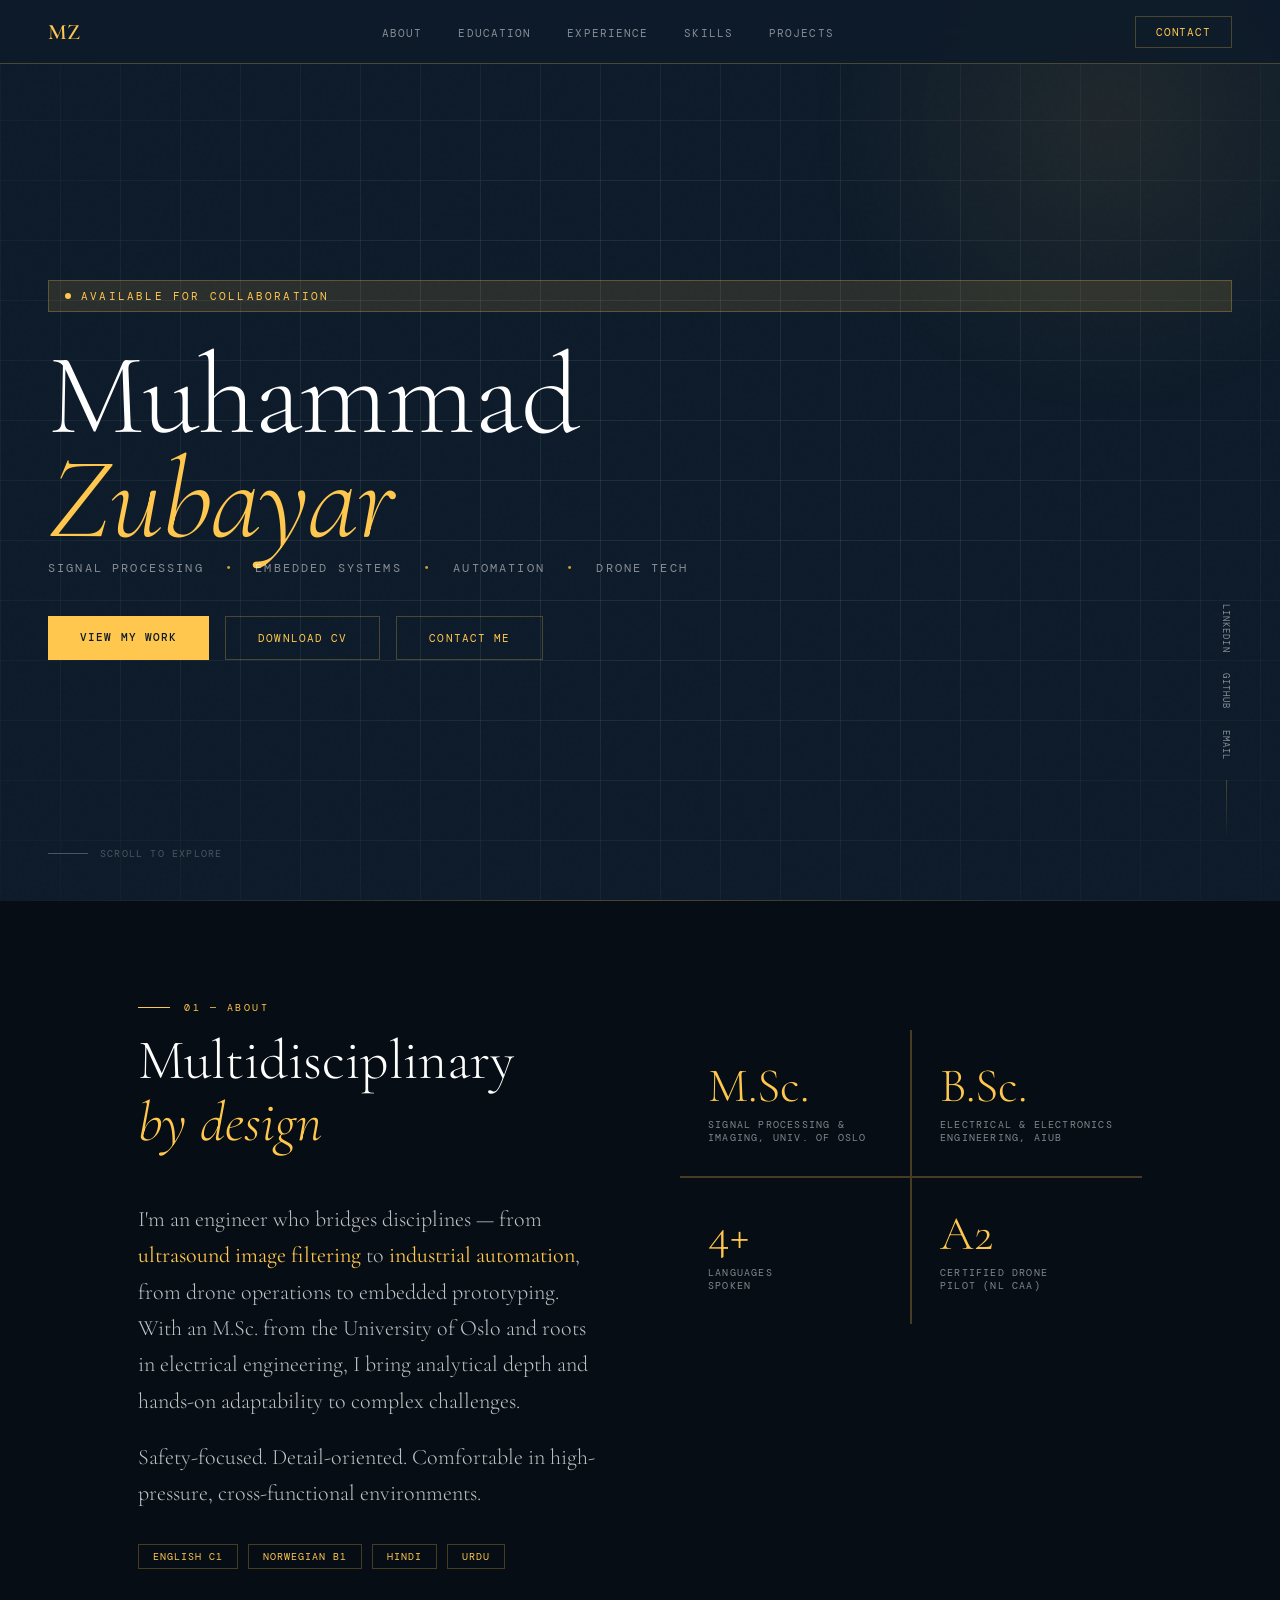
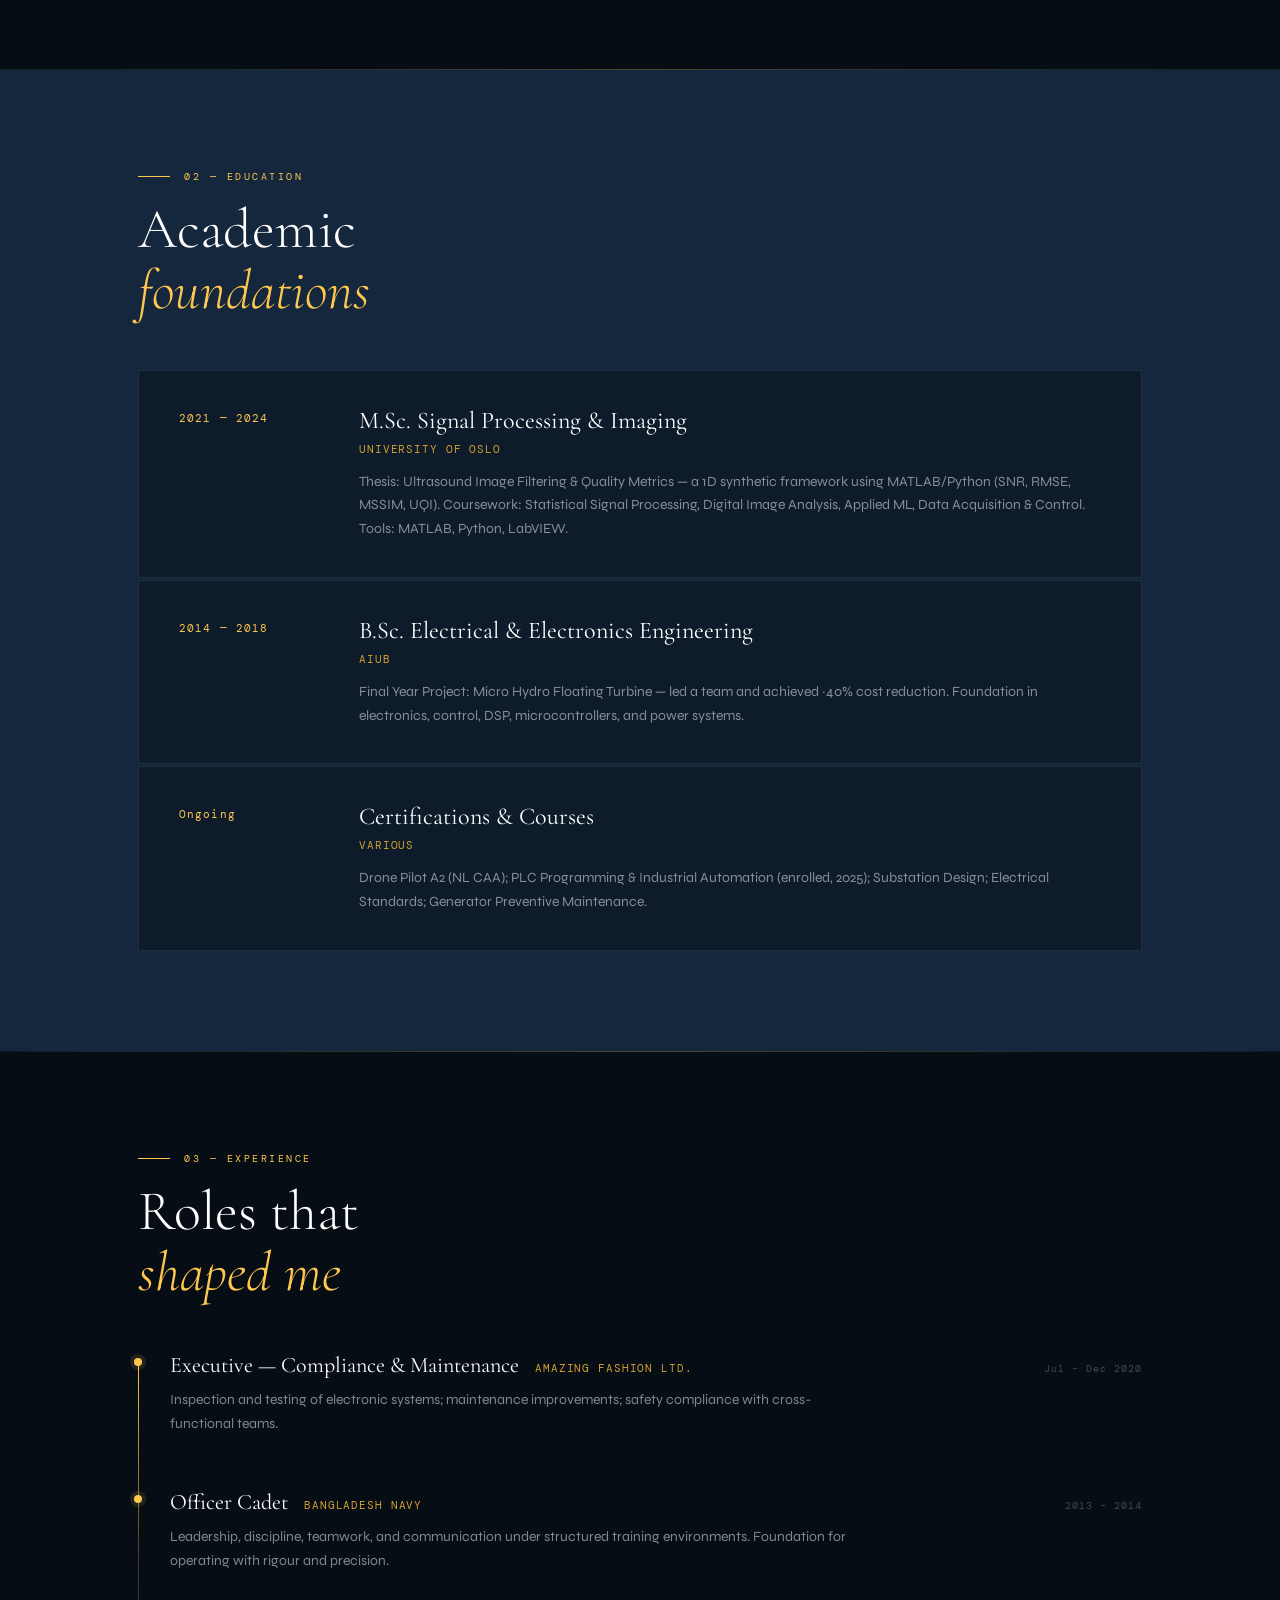
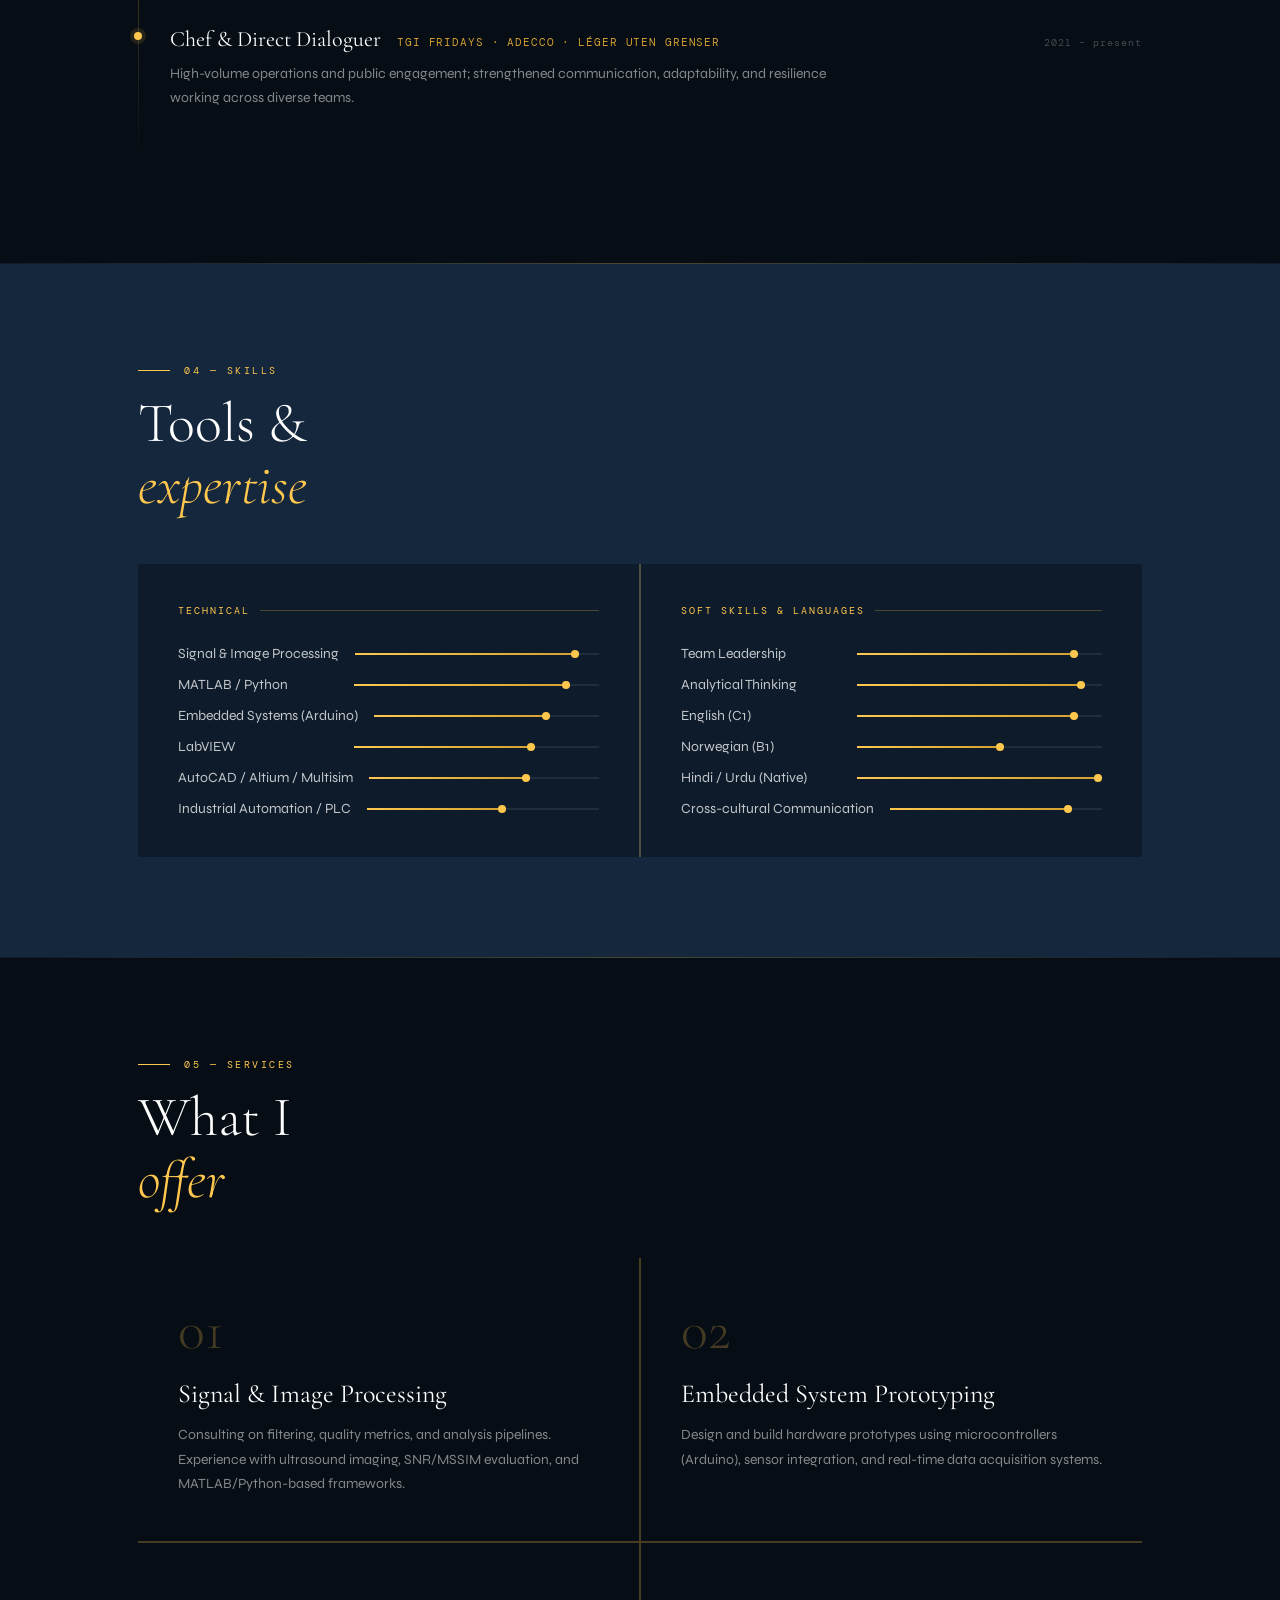
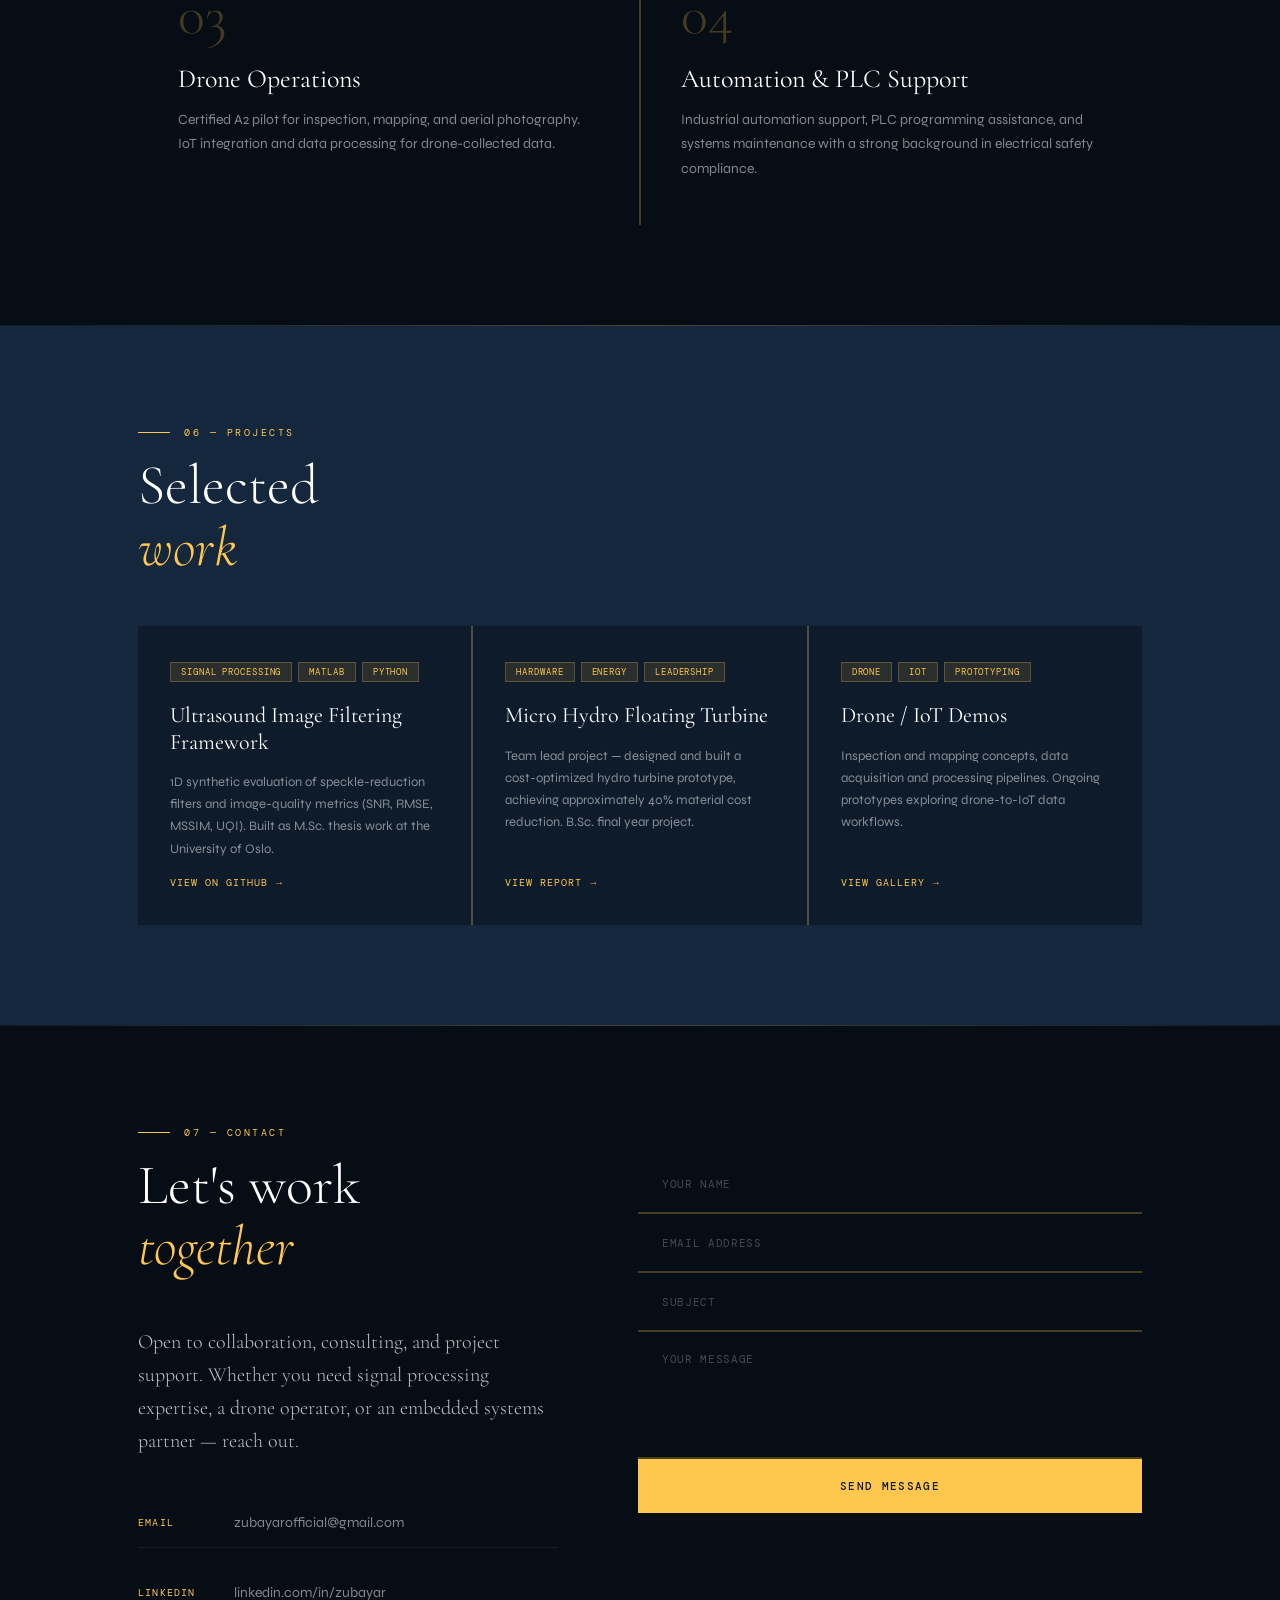
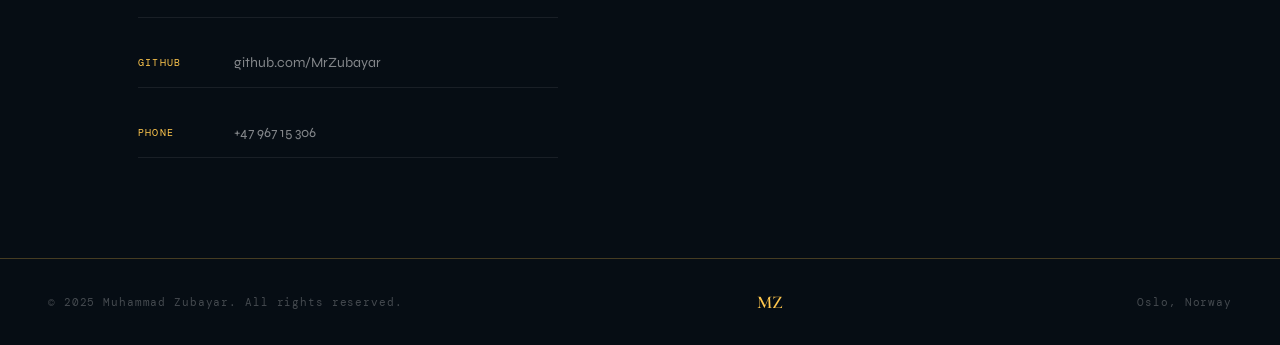
==== commit 181c6cf8: "navyblue, gold new website" ====
--- a/index.html
+++ b/index.html
@@ -3,1416 +3,1334 @@
 <head>
 <meta charset="UTF-8">
 <meta name="viewport" content="width=device-width, initial-scale=1.0">
-<title>Md Zubayar — Electrical & Electronics Engineer</title>
+<title>Muhammad Zubayar | Electrical Engineer</title>
 <link rel="preconnect" href="https://fonts.googleapis.com">
-<link href="https://fonts.googleapis.com/css2?family=Abril+Fatface&family=Playfair+Display:ital,wght@0,900;1,700;1,900&family=DM+Sans:ital,opsz,wght@0,9..40,300;0,9..40,400;0,9..40,500;1,9..40,300&family=Caveat:wght@500;700&display=swap" rel="stylesheet">
+<link rel="preconnect" href="https://fonts.gstatic.com" crossorigin>
+<link href="https://fonts.googleapis.com/css2?family=Cormorant+Garamond:ital,wght@0,300;0,400;0,600;1,300;1,400&family=DM+Mono:wght@300;400;500&family=Syne:wght@400;500;600;700;800&display=swap" rel="stylesheet">
 <style>
-*,*::before,*::after{box-sizing:border-box;margin:0;padding:0}
-
-:root{
-  --cream:   #F5EDD9;
-  --cream2:  #EDE0C4;
-  --cream3:  #E2D0A8;
-  --orange:  #E8530A;
-  --orange2: #C44208;
-  --amber:   #7A4010;
-  --tawny:   #A05020;
-  --brown:   #5C3D11;
-  --mid:     #8B6535;
-  --light:   #C4A46B;
-  --white:   #FAF6EE;
-  --forest:  #2A4A2A;
-  --steel:   #2A3A4A;
-  --glow-o:  rgba(232,83,10,0.18);
-  --glow-o2: rgba(232,83,10,0.08);
-  --abril:   'Abril Fatface', serif;
-  --play:    'Playfair Display', serif;
-  --body:    'DM Sans', sans-serif;
-  --hand:    'Caveat', cursive;
-  --nav-h:   58px;
-  --footer-h:34px;
-}
-
-html, body { width:100%; height:100%; overflow:hidden; }
-
-body {
-  background: var(--cream);
-  color: var(--brown);
-  font-family: var(--body);
-  font-weight: 300;
-  cursor: auto;
-}
-
-/* paper texture */
-body::before {
-  content:''; position:fixed; inset:0; z-index:0; pointer-events:none;
-  background-image: url("data:image/svg+xml,%3Csvg xmlns='http://www.w3.org/2000/svg' width='400' height='400'%3E%3Cfilter id='n'%3E%3CfeTurbulence type='fractalNoise' baseFrequency='0.65' numOctaves='4' stitchTiles='stitch'/%3E%3C/filter%3E%3Crect width='400' height='400' filter='url(%23n)' opacity='0.032'/%3E%3C/svg%3E");
-}
-
-/* ── TOP NAV ── */
-#topnav {
-  position:fixed; top:0; left:0; right:0; z-index:200;
-  height:var(--nav-h);
-  background:var(--amber);
-  border-bottom:3px solid var(--orange);
-  display:flex; align-items:center; justify-content:space-between;
-  padding:0 2.5rem;
-  box-shadow:0 2px 20px rgba(122,64,16,0.25);
-}
-.tn-logo {
-  font-family:var(--abril); font-size:1.1rem;
-  color:var(--cream); text-decoration:none; letter-spacing:.04em;
-  text-shadow:0 0 20px rgba(232,83,10,0.5);
-}
-.tn-logo span{color:var(--orange);}
-.tn-links { display:flex; gap:0; list-style:none; }
-.tn-links li a {
-  display:block; font-family:var(--body); font-size:.67rem;
-  font-weight:400; letter-spacing:.14em; text-transform:uppercase;
-  color:rgba(245,237,217,.5); text-decoration:none;
-  padding:.42rem 1rem;
-  border-left:1px solid rgba(245,237,217,.1);
-  transition:color .2s, background .2s;
-  white-space:nowrap;
-}
-.tn-links li:last-child a{border-right:1px solid rgba(245,237,217,.1);}
-.tn-links li a:hover,
-.tn-links li a.active {
-  color:var(--cream);
-  background:var(--glow-o);
-  text-shadow:0 0 12px rgba(232,83,10,0.6);
-}
-.tn-right{display:flex;align-items:center;gap:1rem;}
-.tn-progress-wrap{width:100px;height:3px;background:rgba(245,237,217,.12);border-radius:2px;overflow:hidden;}
-.tn-progress-fill{height:100%;width:0%;background:var(--orange);box-shadow:0 0 8px var(--orange);transition:width .15s linear;}
-.tn-cv {
-  font-family:var(--body); font-size:.65rem; font-weight:400;
-  letter-spacing:.12em; text-transform:uppercase;
-  padding:.42rem 1.1rem;
-  background:var(--orange); color:var(--white);
-  text-decoration:none; transition:background .2s, box-shadow .2s;
-  white-space:nowrap; border:none;
-  box-shadow:0 0 12px rgba(232,83,10,0.35);
-}
-.tn-cv:hover{background:var(--orange2);box-shadow:0 0 20px rgba(232,83,10,0.55);}
-
-/* ── SCROLL HINT ── */
-#scroll-hint {
-  position:fixed; bottom:calc(var(--footer-h) + 1.2rem); left:50%; transform:translateX(-50%);
-  z-index:200; display:flex; align-items:center; gap:.7rem;
-  font-family:var(--hand); font-size:1.05rem; color:var(--mid);
-  pointer-events:none;
-  animation:hintFade 3.5s ease 1.8s forwards; opacity:0;
-}
-@keyframes hintFade{0%{opacity:0}20%{opacity:1}75%{opacity:1}100%{opacity:0}}
-.hint-arrow{font-size:1.3rem;animation:bounceX .9s ease-in-out infinite;}
-@keyframes bounceX{0%,100%{transform:translateX(0)}50%{transform:translateX(9px)}}
-
-/* ── HORIZONTAL TRACK ── */
-#track {
-  position:fixed;
-  top:var(--nav-h); left:0;
-  height:calc(100vh - var(--nav-h) - var(--footer-h));
-  display:flex;
-  will-change:transform;
-}
-
-/* ── PANEL BASE ── */
-.panel {
-  width:100vw; height:100%;
-  flex-shrink:0; position:relative;
-  overflow:hidden; display:flex; align-items:center;
-}
-
-/* shared typography */
-.sec-label{
-  font-family:var(--hand); font-size:1rem; color:var(--orange);
-  margin-bottom:.6rem;
-  display:flex; align-items:center; gap:.55rem;
-  text-shadow:0 0 10px rgba(232,83,10,0.3);
-}
-.sec-label::before{content:'✦';font-size:.7rem;}
-
-h2.big{
-  font-family:var(--abril);
-  font-size:clamp(1.8rem,3vw,3.2rem);
-  line-height:1.0;
-  letter-spacing:-.02em;
-  color:var(--amber);
-  margin-bottom:.9rem;
-}
-h2.big em{
-  font-family:var(--play); font-style:italic; font-weight:900;
-  color:var(--orange);
-}
-.body-text{font-size:.88rem;color:var(--mid);line-height:1.75;font-weight:300;}
-
-/* glow highlight replaces black */
-.glow-accent{
-  background:linear-gradient(135deg,#7A4010,#A05020);
-  color:var(--cream);
-  position:relative;
-}
-.glow-accent::before{
-  content:'';position:absolute;inset:0;
-  background:radial-gradient(ellipse at 30% 50%, rgba(232,83,10,0.18) 0%, transparent 70%);
-  pointer-events:none;
-}
-
-/* card with warm shadow */
-.card{
-  border:2px solid rgba(122,64,16,0.35);
-  background:var(--white);
-  position:relative; transition:transform .2s, box-shadow .2s;
-}
-.card::after{
-  content:''; position:absolute; top:5px; left:5px; right:-5px; bottom:-5px;
-  border:1.5px solid rgba(232,83,10,0.2);
-  background:var(--cream2); z-index:-1; transition:all .2s;
-}
-.card:hover{transform:translate(-3px,-3px);box-shadow:6px 6px 0 rgba(232,83,10,0.2);}
-.card:hover::after{top:8px;left:8px;right:-8px;bottom:-8px;}
-
-.tag{
-  display:inline-block; font-size:.6rem; font-weight:400;
-  letter-spacing:.07em; text-transform:uppercase;
-  padding:.2rem .62rem;
-  border:1.5px solid rgba(122,64,16,0.35);
-  color:var(--mid); margin:.18rem .18rem 0 0; transition:all .2s;
-}
-.tag:hover{background:var(--orange);border-color:var(--orange);color:#fff;}
-.tag.o{background:#FBE8DB;border-color:rgba(232,83,10,0.4);color:var(--orange2);}
-
-.btn{
-  display:inline-flex;align-items:center;gap:.5rem;
-  font-family:var(--body);font-weight:400;
-  font-size:.78rem;letter-spacing:.1em;text-transform:uppercase;
-  padding:.75rem 1.5rem; text-decoration:none;
-  position:relative; transition:transform .2s, box-shadow .2s;
-}
-.btn::after{content:'';position:absolute;top:4px;left:4px;right:-4px;bottom:-4px;z-index:-1;}
-.btn:hover{transform:translate(-2px,-2px);}
-.btn.fill{background:var(--orange);color:#fff;border:2px solid var(--amber);}
-.btn.fill::after{background:rgba(122,64,16,0.35);border:2px solid var(--amber);}
-.btn.fill:hover{background:var(--orange2);box-shadow:0 4px 16px rgba(232,83,10,0.35);}
-.btn.outline{background:transparent;color:var(--amber);border:2px solid var(--amber);}
-.btn.outline::after{background:var(--cream2);border:2px solid rgba(122,64,16,0.25);}
-.btn.outline:hover{background:rgba(122,64,16,0.06);}
-
-/* ═══════════════ PANEL 0 — HERO ═══════════════ */
-#p-hero{background:var(--cream);}
-.hero-inner{
-  padding:0 5vw 0 6vw;
-  display:grid;
-  grid-template-columns:1fr 420px;
-  gap:4vw; align-items:center; width:100%;
-}
-.hero-bg-word{
-  position:absolute; font-family:var(--abril); font-size:26vw;
-  color:rgba(122,64,16,0.045); white-space:nowrap;
-  top:50%;left:50%;transform:translate(-50%,-50%);
-  pointer-events:none;user-select:none;letter-spacing:-.03em;
-}
-.eyebrow{
-  font-family:var(--hand);font-size:1.1rem;color:var(--orange);
-  margin-bottom:.8rem;display:flex;align-items:center;gap:.6rem;
-}
-.eyebrow::before{content:'';display:inline-block;width:2.2rem;height:2px;background:var(--orange);}
-h1.hero-t{
-  font-family:var(--abril);
-  font-size:clamp(3rem,6.5vw,7rem);
-  line-height:.93; letter-spacing:-.025em; margin-bottom:1.4rem;
-  color:var(--amber);
-}
-h1.hero-t .or{color:var(--orange);text-shadow:0 0 30px rgba(232,83,10,0.2);}
-h1.hero-t .it{font-family:var(--play);font-style:italic;font-weight:900;}
-.hero-desc{font-size:.95rem;color:var(--mid);line-height:1.8;max-width:460px;margin-bottom:1.6rem;}
-.hero-chips{display:flex;flex-wrap:wrap;gap:.45rem;margin-bottom:2rem;}
-.chip{
-  font-size:.65rem;font-weight:400;letter-spacing:.08em;
-  padding:.26rem .72rem;
-  border:1.5px solid rgba(122,64,16,0.3);
-  color:var(--mid); transition:all .2s;
-}
-.chip.hot{
-  background:var(--orange); color:var(--white);
-  border-color:var(--orange);
-  box-shadow:0 0 10px rgba(232,83,10,0.25);
-}
-.hero-btns{display:flex;gap:1rem;flex-wrap:wrap;}
-
-/* hero illustration frame */
-.hero-illo-frame{
-  width:400px;height:400px;
-  border:2.5px solid rgba(122,64,16,0.3);
-  border-radius:50%;
-  background:radial-gradient(circle at 40% 40%, #EDE0C4 0%, #E2D0A8 100%);
-  display:flex;align-items:center;justify-content:center;
-  position:relative;overflow:hidden;flex-shrink:0;
-}
-.hero-illo-frame::before{
-  content:'';position:absolute;inset:10px;
-  border:1px dashed rgba(139,101,53,0.35);
-  border-radius:50%;pointer-events:none;
-}
-.rot-ring{position:absolute;inset:0;animation:spin 22s linear infinite;}
-@keyframes spin{to{transform:rotate(360deg)}}
-
-/* ═══════════════ PANEL 1 — SKILLS ═══════════════ */
-#p-skills{background:var(--white);}
-.skills-inner{
-  padding:0 5vw 0 6vw;
-  width:100%;
-  display:grid;
-  grid-template-columns:200px 1fr 280px;
-  gap:3vw; align-items:start;
-}
-.skill-group{margin-bottom:1.5rem;}
-.sgroup-title{
-  font-family:var(--abril);font-size:.9rem;letter-spacing:.02em;
-  color:var(--amber); padding-bottom:.45rem; margin-bottom:.8rem;
-  border-bottom:2px solid rgba(122,64,16,0.2);
-  display:flex;align-items:center;justify-content:space-between;
-}
-.sgroup-title span{color:var(--orange);font-size:.8rem;}
-.skill-row{margin-bottom:.75rem;}
-.skill-top{display:flex;justify-content:space-between;align-items:baseline;margin-bottom:.3rem;}
-.skill-name{font-size:.8rem;font-weight:400;color:var(--amber);}
-.skill-pct{font-family:var(--hand);font-size:.9rem;color:var(--orange);}
-.skill-track{
-  height:6px;
-  background:var(--cream2);
-  border:1.5px solid rgba(122,64,16,0.2);
-}
-.skill-fill{
-  height:100%;
-  background:linear-gradient(90deg,var(--orange2),var(--orange));
-  box-shadow:0 0 6px rgba(232,83,10,0.3);
-  width:0%;
-  transition:width 1.2s cubic-bezier(.25,.46,.45,.94);
-  position:relative;
-}
-
-/* lang/tools panel — warm tawny instead of black */
-.lang-panel{
-  background:linear-gradient(145deg,#7A4010,#5C3010);
-  color:var(--cream); padding:1.8rem;
-  border:2px solid rgba(122,64,16,0.5);
-  position:relative;
-  box-shadow:0 4px 24px rgba(122,64,16,0.25), inset 0 0 40px rgba(232,83,10,0.07);
-}
-.lang-panel::after{
-  content:'';position:absolute;top:6px;left:6px;right:-6px;bottom:-6px;
-  background:var(--orange);
-  border:1.5px solid rgba(122,64,16,0.5);
-  z-index:-1;
-}
-.lang-title{
-  font-family:var(--abril);font-size:.9rem;color:var(--cream);
-  border-bottom:1px solid rgba(245,237,217,.15);padding-bottom:.5rem;margin-bottom:1rem;
-  text-shadow:0 0 12px rgba(232,83,10,0.3);
-}
-.lang-item{
-  display:flex;justify-content:space-between;align-items:baseline;
-  padding:.45rem 0;border-bottom:1px solid rgba(245,237,217,.08);
-}
-.lang-n{font-size:.85rem;font-weight:400;color:var(--cream);}
-.lang-l{font-family:var(--hand);font-size:.95rem;color:rgba(245,237,217,.75);}
-.tools-wrap{margin-top:1.2rem;}
-.tools-title{font-family:var(--abril);font-size:.82rem;color:var(--cream);margin-bottom:.65rem;opacity:.9;}
-.tool-badge{
-  display:inline-block;font-size:.58rem;font-weight:400;letter-spacing:.07em;
-  padding:.2rem .55rem;
-  border:1px solid rgba(245,237,217,.18);
-  color:rgba(245,237,217,.65);
-  margin:.15rem .15rem 0 0;transition:all .2s;
-}
-.tool-badge:hover{background:var(--orange);border-color:var(--orange);color:#fff;}
-
-/* ═══════════════ PANEL 2 — CERTS ═══════════════ */
-#p-certs{background:var(--cream);}
-.certs-inner{
-  padding:0 5vw 0 6vw;
-  width:100%;
-  display:grid;
-  grid-template-columns:200px 1fr;
-  gap:4vw; align-items:start;
-}
-.certs-grid{
-  display:grid; grid-template-columns:1fr 1fr; gap:1rem;
-}
-.cert-card{
-  padding:1.6rem;
-  border:2px solid rgba(122,64,16,0.28);
-  background:var(--white);
-  position:relative; transition:transform .2s, box-shadow .2s;
-}
-.cert-card::after{
-  content:'';position:absolute;top:5px;left:5px;right:-5px;bottom:-5px;
-  border:1.5px solid rgba(232,83,10,0.18);
-  background:var(--cream2);z-index:-1;transition:all .2s;
-}
-.cert-card:hover{transform:translate(-3px,-3px);box-shadow:5px 5px 0 rgba(232,83,10,0.15);}
-.cert-card:hover::after{top:8px;left:8px;right:-8px;bottom:-8px;}
-
-/* featured cert — warm glow instead of black */
-.cert-card.feat{
-  background:linear-gradient(135deg,#7A4010,#5C3010);
-  color:var(--cream); grid-column:span 2;
-  border-color:rgba(232,83,10,0.5);
-  box-shadow:0 4px 24px rgba(122,64,16,0.2), inset 0 0 40px rgba(232,83,10,0.06);
-}
-.cert-card.feat::after{background:var(--orange);border-color:rgba(122,64,16,0.4);}
-
-.cert-icon{font-size:1.8rem;margin-bottom:.75rem;display:block;}
-.cert-name{
-  font-family:var(--abril);font-size:.92rem;color:inherit;
-  line-height:1.2;margin-bottom:.3rem;
-}
-.cert-card.feat .cert-name{font-size:1.05rem;text-shadow:0 0 12px rgba(232,83,10,0.2);}
-.cert-issuer{font-size:.68rem;color:var(--mid);font-weight:400;letter-spacing:.04em;margin-bottom:.65rem;}
-.cert-card.feat .cert-issuer{color:rgba(245,237,217,.6);}
-.cert-valid{font-family:var(--hand);font-size:.85rem;color:var(--mid);margin-bottom:.65rem;}
-.cert-card.feat .cert-valid{color:rgba(245,237,217,.55);}
-.cert-status{
-  display:inline-flex;align-items:center;gap:.3rem;
-  font-size:.62rem;font-weight:400;letter-spacing:.1em;text-transform:uppercase;
-  padding:.18rem .6rem;border:1.5px solid;
-}
-.active-s{border-color:var(--orange);color:var(--orange);}
-.cert-card.feat .active-s{
-  background:var(--orange);color:#fff;border-color:transparent;
-  box-shadow:0 0 8px rgba(232,83,10,0.4);
-}
-.cert-desc{font-size:.76rem;line-height:1.6;color:rgba(245,237,217,.65);margin-top:.6rem;}
-
-/* ═══════════════ PANEL 3 — PROJECTS ═══════════════ */
-#p-projects{
-  background:linear-gradient(160deg,#2A3A4A 0%,#1E2C3A 100%);
-}
-#p-projects .sec-label{color:var(--orange);text-shadow:0 0 12px rgba(232,83,10,0.5);}
-#p-projects h2.big{color:var(--cream);}
-#p-projects h2.big em{color:var(--orange);}
-#p-projects .body-text{color:rgba(245,237,217,.55);}
-.proj-inner{
-  padding:0 5vw 0 6vw;
-  width:100%; display:grid; grid-template-columns:200px 1fr;
-  gap:4vw; align-items:start;
-}
-.proj-list{display:flex;flex-direction:column;}
-.proj-row{
-  display:grid; grid-template-columns:48px 1fr 32px;
-  gap:1.2rem; align-items:center;
-  padding:1.2rem 0;
-  border-bottom:1px solid rgba(245,237,217,.07);
-  cursor:pointer; position:relative;
-  transition:padding-left .25s;
-}
-.proj-row::before{
-  content:'';position:absolute;left:0;top:0;bottom:0;
-  width:0;background:rgba(232,83,10,0.06);transition:width .3s;
-}
-.proj-row:hover::before{width:100%;}
-.proj-row:hover{padding-left:.7rem;}
-.proj-num{
-  font-family:var(--abril);font-size:2rem;
-  color:rgba(245,237,217,.08);line-height:1;transition:color .25s;
-}
-.proj-row:hover .proj-num{color:var(--orange);text-shadow:0 0 12px rgba(232,83,10,0.4);}
-.proj-title{
-  font-family:var(--abril);font-size:1.1rem;
-  color:rgba(245,237,217,.85);line-height:1.15;margin-bottom:.25rem;
-  transition:color .25s;
-}
-.proj-row:hover .proj-title{color:var(--orange);}
-.proj-desc{font-size:.74rem;color:rgba(245,237,217,.4);line-height:1.55;margin-bottom:.4rem;}
-.proj-tags-row{display:flex;flex-wrap:wrap;gap:.25rem;}
-.ptag{
-  font-size:.56rem;font-weight:400;letter-spacing:.07em;text-transform:uppercase;
-  padding:.16rem .5rem;
-  border:1px solid rgba(245,237,217,.12);color:rgba(245,237,217,.3);transition:all .2s;
-}
-.proj-row:hover .ptag{border-color:rgba(232,83,10,.3);color:var(--orange);}
-.proj-arrow{font-size:1.3rem;color:rgba(245,237,217,.12);transition:color .2s,transform .2s;}
-.proj-row:hover .proj-arrow{color:var(--orange);transform:translate(3px,-3px);text-shadow:0 0 8px rgba(232,83,10,0.5);}
-
-/* ═══════════════ PANEL 4 — EXPERIENCE ═══════════════ */
-#p-exp{background:var(--cream2);}
-.exp-inner{
-  padding:0 5vw 0 6vw;
-  width:100%; display:grid; grid-template-columns:240px 1fr;
-  gap:4vw; align-items:start;
-}
-.exp-left-panel{
-  display:flex;flex-direction:column;gap:1.5rem;
-}
-.exp-illo-frame{
-  border:2px solid rgba(122,64,16,0.3);
-  background:var(--white); padding:1.5rem;
-  display:flex;align-items:center;justify-content:center;
-  position:relative;
-}
-.exp-illo-frame::after{
-  content:'';position:absolute;top:6px;left:6px;right:-6px;bottom:-6px;
-  background:var(--orange);
-  border:1.5px solid rgba(122,64,16,0.4);z-index:-1;
-}
-.exp-quote{
-  font-family:var(--hand);font-size:1.2rem;
-  color:var(--orange);text-align:center;line-height:1.4;
-  text-shadow:0 0 12px rgba(232,83,10,0.2);
-}
-.exp-list{display:flex;flex-direction:column;}
-.exp-item{
-  padding:1.5rem 0;
-  border-bottom:1.5px solid rgba(122,64,16,0.2);
-}
-.exp-item:first-child{border-top:1.5px solid rgba(122,64,16,0.2);}
-.exp-period{font-family:var(--hand);font-size:.95rem;color:var(--orange);margin-bottom:.3rem;}
-.exp-role{
-  font-family:var(--abril);font-size:1.2rem;
-  color:var(--amber);line-height:1.1;margin-bottom:.2rem;
-}
-.exp-org{font-size:.74rem;color:var(--mid);font-weight:400;letter-spacing:.04em;margin-bottom:.8rem;}
-.exp-bullets{list-style:none;}
-.exp-bullets li{
-  font-size:.8rem;color:var(--brown);line-height:1.6;
-  padding-left:1.2rem;position:relative;margin-bottom:.25rem;
-}
-.exp-bullets li::before{content:'✦';position:absolute;left:0;color:var(--orange);font-size:.42rem;top:.4rem;}
-.exp-tags{display:flex;flex-wrap:wrap;gap:.28rem;margin-top:.6rem;}
-.exp-tag{
-  font-size:.56rem;font-weight:400;letter-spacing:.07em;text-transform:uppercase;
-  padding:.16rem .5rem;border:1px solid rgba(122,64,16,0.28);color:var(--mid);
-  transition:all .2s;
-}
-.exp-tag:hover{background:var(--orange);border-color:var(--orange);color:#fff;}
-
-/* ═══════════════ PANEL 5 — EDUCATION ═══════════════ */
-#p-edu{background:var(--white);}
-.edu-inner{
-  padding:0 5vw 0 6vw;
-  width:100%; display:grid; grid-template-columns:200px 1fr;
-  gap:4vw; align-items:start;
-}
-.edu-grid{display:grid;grid-template-columns:1fr 1fr;gap:1rem;}
-.edu-card{
-  padding:1.6rem; border:2px solid rgba(122,64,16,0.25);
-  background:var(--cream); position:relative; transition:transform .2s, box-shadow .2s;
-}
-.edu-card::after{
-  content:'';position:absolute;top:5px;left:5px;right:-5px;bottom:-5px;
-  border:1.5px solid rgba(232,83,10,0.15);
-  background:var(--cream2);z-index:-1;transition:all .2s;
-}
-.edu-card:hover{transform:translate(-3px,-3px);box-shadow:5px 5px 0 rgba(232,83,10,0.15);}
-.edu-card:hover::after{top:8px;left:8px;right:-8px;bottom:-8px;}
-
-/* featured edu card — tawny glow instead of black */
-.edu-card.feat-edu{
-  background:linear-gradient(140deg,#6A3808,#7A4010);
-  color:var(--cream); grid-column:span 2;
-  display:grid; grid-template-columns:1fr 1fr; gap:2rem;
-  border-color:rgba(232,83,10,0.4);
-  box-shadow:0 4px 20px rgba(122,64,16,0.18);
-}
-.edu-card.feat-edu::after{background:var(--orange);border-color:rgba(122,64,16,0.35);}
-.edu-card.feat-edu .edu-school{color:rgba(245,237,217,.55);}
-.edu-card.feat-edu .edu-detail{color:rgba(245,237,217,.65);}
-.edu-year-b{
-  display:inline-block; font-family:var(--hand); font-size:.9rem;
-  padding:.18rem .65rem; border:1.5px solid var(--orange);
-  color:var(--orange); margin-bottom:.8rem;
-}
-.edu-degree{
-  font-family:var(--abril); font-size:1rem; color:inherit;
-  line-height:1.2; margin-bottom:.28rem;
-}
-.edu-school{font-size:.68rem;color:var(--mid);font-weight:400;letter-spacing:.07em;text-transform:uppercase;margin-bottom:.8rem;}
-.edu-detail{font-size:.77rem;color:var(--brown);line-height:1.62;}
-.edu-tags{display:flex;flex-wrap:wrap;gap:.28rem;margin-top:.8rem;}
-.edu-tag{
-  font-size:.58rem;font-weight:400;letter-spacing:.07em;text-transform:uppercase;
-  padding:.18rem .55rem;border:1px solid rgba(122,64,16,0.28);color:var(--mid);
-}
-.edu-card.feat-edu .edu-tag{border-color:rgba(245,237,217,.18);color:rgba(245,237,217,.6);}
-
-/* stats box — orange */
-.stats-box{
-  background:var(--orange); border:2px solid rgba(122,64,16,0.4);
-  padding:1.5rem; position:relative; grid-column:span 2;
-  box-shadow:0 4px 16px rgba(232,83,10,0.2);
-}
-.stats-box::after{
-  content:'';position:absolute;top:5px;left:5px;right:-5px;bottom:-5px;
-  background:var(--tawny); border:1.5px solid rgba(122,64,16,0.3);z-index:-1;
-}
-.stats-grid{display:grid;grid-template-columns:repeat(4,1fr);gap:.7rem;}
-.stat-item{text-align:center;padding:.7rem;background:rgba(255,255,255,0.12);}
-.stat-n{font-family:var(--abril);font-size:1.8rem;color:var(--white);line-height:1;}
-.stat-l{font-size:.58rem;letter-spacing:.1em;text-transform:uppercase;color:rgba(255,255,255,.75);margin-top:.2rem;}
-
-/* ═══════════════ PANEL 6 — CONTACT ═══════════════ */
-#p-contact{background:var(--orange);}
-.contact-inner{
-  padding:0 5vw 0 6vw;
-  width:100%; display:grid; grid-template-columns:1fr 1fr;
-  gap:5vw; align-items:start;
-}
-#p-contact .sec-label{color:rgba(26,18,8,.7);text-shadow:none;}
-#p-contact .sec-label::before{color:rgba(26,18,8,.5);}
-#p-contact h2.big{color:rgba(26,18,8,.9);}
-#p-contact h2.big em{color:var(--white);}
-#p-contact .body-text{color:rgba(26,18,8,.65);}
-.contact-links{display:flex;flex-direction:column;gap:.65rem;}
-.clink{
-  display:flex;align-items:center;gap:.9rem;
-  padding:.9rem 1.1rem;
-  border:2px solid rgba(26,18,8,.25);
-  background:var(--cream); text-decoration:none; color:var(--amber);
-  position:relative; transition:transform .2s, box-shadow .2s;
-}
-.clink::after{
-  content:'';position:absolute;top:4px;left:4px;right:-4px;bottom:-4px;
-  background:rgba(26,18,8,.12);border:1.5px solid rgba(26,18,8,.2);z-index:-1;transition:all .2s;
-}
-.clink:hover{transform:translate(-2px,-2px);background:var(--amber);color:var(--cream);box-shadow:4px 4px 0 rgba(26,18,8,.2);}
-.clink:hover::after{top:6px;left:6px;right:-6px;bottom:-6px;}
-.clink-icon{font-size:.95rem;width:18px;text-align:center;flex-shrink:0;}
-.clink-meta{flex:1;}
-.clink-val{font-size:.82rem;font-weight:400;}
-.clink-lbl{font-size:.6rem;letter-spacing:.1em;text-transform:uppercase;color:var(--mid);}
-.clink:hover .clink-lbl{color:rgba(245,237,217,.55);}
-.clink-arr{font-size:.95rem;opacity:.3;transition:opacity .2s,transform .2s;}
-.clink:hover .clink-arr{opacity:1;transform:translate(3px,-3px);}
-
-.cform{display:flex;flex-direction:column;gap:.8rem;}
-.cf-label{
-  display:block;font-size:.63rem;font-weight:400;
-  letter-spacing:.13em;text-transform:uppercase;
-  color:rgba(26,18,8,.7);margin-bottom:.35rem;
-}
-.cf-input{
-  width:100%;background:var(--cream);
-  border:2px solid rgba(26,18,8,.25);
-  padding:.75rem .9rem;font-family:var(--body);font-size:.85rem;
-  font-weight:300;color:var(--amber);outline:none;resize:vertical;
-  transition:border-color .2s, box-shadow .2s;
-}
-.cf-input:focus{border-color:rgba(26,18,8,.5);box-shadow:3px 3px 0 rgba(26,18,8,.15);}
-.cf-input::placeholder{color:var(--light);}
-textarea.cf-input{min-height:100px;}
-.cf-btn{
-  width:100%;padding:.85rem;
-  background:var(--amber);color:var(--cream);border:2px solid rgba(26,18,8,.3);
-  font-family:var(--body);font-weight:400;font-size:.78rem;
-  letter-spacing:.12em;text-transform:uppercase;cursor:pointer;
-  position:relative;transition:transform .2s,background .2s,box-shadow .2s;
-}
-.cf-btn::after{
-  content:'';position:absolute;top:4px;left:4px;right:-4px;bottom:-4px;
-  background:rgba(26,18,8,.2);border:1.5px solid rgba(26,18,8,.25);z-index:-1;
-}
-.cf-btn:hover{background:var(--tawny);transform:translate(-2px,-2px);box-shadow:4px 4px 0 rgba(26,18,8,.15);}
-.form-ok{
-  display:none;padding:1.4rem;
-  background:var(--amber);color:var(--cream);
-  border:2px solid rgba(26,18,8,.3);text-align:center;
-  font-family:var(--abril);font-size:1.2rem;line-height:1.5;
-}
-
-/* ref cards */
-.ref-card{
-  padding:1.2rem;border:2px solid rgba(26,18,8,.2);
-  background:var(--cream);position:relative;margin-top:.7rem;transition:transform .2s;
-}
-.ref-card::after{
-  content:'';position:absolute;top:4px;left:4px;right:-4px;bottom:-4px;
-  background:rgba(122,64,16,0.2);border:1.5px solid rgba(26,18,8,.15);z-index:-1;
-}
-.ref-card:hover{transform:translate(-2px,-2px);}
-.ref-name{font-family:var(--abril);font-size:.95rem;color:var(--amber);margin-bottom:.2rem;}
-.ref-role{font-size:.72rem;color:var(--brown);font-style:italic;margin-bottom:.5rem;line-height:1.4;}
-.ref-contact{font-size:.72rem;color:var(--mid);line-height:1.55;}
-
-/* ── FOOTER STRIP — cream, no black ── */
-#footer-strip{
-  position:fixed;bottom:0;left:0;right:0;z-index:200;
-  height:var(--footer-h);
-  background:var(--cream2);
-  border-top:2px solid rgba(122,64,16,0.25);
-  display:flex;align-items:center;justify-content:space-between;
-  padding:0 2.5rem;
-}
-.fs-left{font-family:var(--hand);font-size:.9rem;color:var(--mid);}
-.fs-right{display:flex;gap:1.5rem;}
-.fs-right a{
-  font-size:.58rem;letter-spacing:.12em;text-transform:uppercase;
-  color:var(--mid);text-decoration:none;transition:color .2s;
-}
-.fs-right a:hover{color:var(--orange);}
-
-/* dot nav */
-#dot-nav{
-  position:fixed;right:1.2rem;top:50%;transform:translateY(-50%);
-  z-index:200;display:flex;flex-direction:column;gap:.55rem;
-}
-.dot{
-  width:7px;height:7px;border-radius:50%;
-  border:2px solid rgba(122,64,16,0.35);background:transparent;
-  cursor:pointer;transition:background .2s,transform .2s,box-shadow .2s;
-}
-.dot.on{
-  background:var(--orange);border-color:var(--orange);
-  transform:scale(1.4);
-  box-shadow:0 0 8px rgba(232,83,10,0.5);
-}
-
-/* ── RESPONSIVE ── */
-@media(max-width:768px){
-  html,body{overflow:auto;}
-  #track{position:static;height:auto;flex-direction:column;transform:none !important;}
-  .panel{width:100%;height:auto;min-height:auto;padding:4.5rem 1.5rem 3.5rem;}
-  .hero-inner,.skills-inner,.certs-inner,.proj-inner,.exp-inner,.edu-inner,.contact-inner{grid-template-columns:1fr;gap:2.5rem;padding:0;}
-  .certs-grid,.edu-grid{grid-template-columns:1fr;}
-  .cert-card.feat,.edu-card.feat-edu,.stats-box{grid-column:span 1;}
-  .edu-card.feat-edu{grid-template-columns:1fr;}
-  .stats-grid{grid-template-columns:1fr 1fr;}
-  .hero-illo-frame{display:none;}
-  .exp-left-panel{display:none;}
-  #dot-nav,#scroll-hint{display:none;}
-  #topnav .tn-links{display:none;}
-  #topnav .tn-progress-wrap{display:none;}
-}
+  :root {
+    --navy-deepest: #060D14;
+    --navy-deep: #0D1B2A;
+    --navy-mid: #14273D;
+    --navy-light: #1E3A52;
+    --navy-muted: #2A4D6B;
+    --gold: #FFC74D;
+    --gold-dim: #D4A030;
+    --gold-pale: rgba(255,199,77,0.12);
+    --gold-line: rgba(255,199,77,0.25);
+    --white: #FFFFFF;
+    --white-75: rgba(255,255,255,0.75);
+    --white-50: rgba(255,255,255,0.5);
+    --white-25: rgba(255,255,255,0.25);
+    --white-10: rgba(255,255,255,0.08);
+    --font-display: 'Cormorant Garamond', serif;
+    --font-head: 'Syne', sans-serif;
+    --font-mono: 'DM Mono', monospace;
+  }
+
+  *, *::before, *::after { box-sizing: border-box; margin: 0; padding: 0; }
+
+  html { scroll-behavior: smooth; }
+
+  body {
+    background: var(--navy-deep);
+    color: var(--white);
+    font-family: var(--font-head);
+    overflow-x: hidden;
+    cursor: default;
+  }
+
+  /* ── NOISE TEXTURE OVERLAY ── */
+  body::before {
+    content: '';
+    position: fixed;
+    inset: 0;
+    background-image: url("data:image/svg+xml,%3Csvg viewBox='0 0 256 256' xmlns='http://www.w3.org/2000/svg'%3E%3Cfilter id='noise'%3E%3CfeTurbulence type='fractalNoise' baseFrequency='0.9' numOctaves='4' stitchTiles='stitch'/%3E%3C/filter%3E%3Crect width='100%25' height='100%25' filter='url(%23noise)' opacity='0.03'/%3E%3C/svg%3E");
+    pointer-events: none;
+    z-index: 0;
+    opacity: 0.4;
+  }
+
+  /* ── NAV ── */
+  nav {
+    position: fixed;
+    top: 0; left: 0; right: 0;
+    z-index: 100;
+    display: flex;
+    align-items: center;
+    justify-content: space-between;
+    padding: 0 48px;
+    height: 64px;
+    background: rgba(13,27,42,0.85);
+    backdrop-filter: blur(16px);
+    border-bottom: 0.5px solid var(--gold-line);
+  }
+
+  .nav-logo {
+    font-family: var(--font-display);
+    font-size: 22px;
+    font-weight: 600;
+    color: var(--gold);
+    letter-spacing: 0.02em;
+    text-decoration: none;
+  }
+
+  .nav-links {
+    display: flex;
+    gap: 36px;
+    list-style: none;
+  }
+
+  .nav-links a {
+    font-family: var(--font-mono);
+    font-size: 11px;
+    font-weight: 400;
+    color: var(--white-50);
+    text-decoration: none;
+    letter-spacing: 0.1em;
+    text-transform: uppercase;
+    transition: color 0.2s;
+    position: relative;
+  }
+
+  .nav-links a::after {
+    content: '';
+    position: absolute;
+    bottom: -4px; left: 0;
+    width: 0; height: 1px;
+    background: var(--gold);
+    transition: width 0.25s;
+  }
+
+  .nav-links a:hover { color: var(--gold); }
+  .nav-links a:hover::after { width: 100%; }
+
+  .nav-cta {
+    font-family: var(--font-mono);
+    font-size: 11px;
+    letter-spacing: 0.08em;
+    text-transform: uppercase;
+    color: var(--gold);
+    border: 1px solid var(--gold-line);
+    padding: 8px 20px;
+    text-decoration: none;
+    transition: background 0.2s, color 0.2s;
+  }
+
+  .nav-cta:hover {
+    background: var(--gold);
+    color: var(--navy-deep);
+  }
+
+  /* ── HERO ── */
+  #hero {
+    min-height: 100vh;
+    display: flex;
+    flex-direction: column;
+    justify-content: center;
+    padding: 120px 48px 80px;
+    position: relative;
+    overflow: hidden;
+  }
+
+  .hero-grid-bg {
+    position: absolute;
+    inset: 0;
+    background-image:
+      linear-gradient(var(--white-10) 1px, transparent 1px),
+      linear-gradient(90deg, var(--white-10) 1px, transparent 1px);
+    background-size: 60px 60px;
+    mask-image: radial-gradient(ellipse 80% 80% at 50% 50%, black 30%, transparent 100%);
+    pointer-events: none;
+  }
+
+  .hero-glow {
+    position: absolute;
+    top: -20%;
+    right: -10%;
+    width: 600px;
+    height: 600px;
+    background: radial-gradient(circle, rgba(255,199,77,0.08) 0%, transparent 70%);
+    pointer-events: none;
+  }
+
+  .hero-tag {
+    font-family: var(--font-mono);
+    font-size: 11px;
+    letter-spacing: 0.2em;
+    text-transform: uppercase;
+    color: var(--gold);
+    background: var(--gold-pale);
+    border: 0.5px solid var(--gold-line);
+    display: inline-flex;
+    align-items: center;
+    gap: 10px;
+    padding: 8px 16px;
+    margin-bottom: 32px;
+    animation: fadeUp 0.8s ease both;
+  }
+
+  .hero-tag::before {
+    content: '';
+    width: 6px; height: 6px;
+    border-radius: 50%;
+    background: var(--gold);
+    animation: pulse 2s infinite;
+  }
+
+  @keyframes pulse {
+    0%, 100% { opacity: 1; transform: scale(1); }
+    50% { opacity: 0.5; transform: scale(0.8); }
+  }
+
+  .hero-name {
+    font-family: var(--font-display);
+    font-size: clamp(64px, 9vw, 120px);
+    font-weight: 300;
+    line-height: 0.9;
+    letter-spacing: -0.01em;
+    color: var(--white);
+    margin-bottom: 8px;
+    animation: fadeUp 0.8s 0.1s ease both;
+  }
+
+  .hero-name em {
+    font-style: italic;
+    color: var(--gold);
+  }
+
+  .hero-subtitle {
+    font-family: var(--font-mono);
+    font-size: 12px;
+    letter-spacing: 0.18em;
+    text-transform: uppercase;
+    color: var(--white-50);
+    margin-bottom: 40px;
+    animation: fadeUp 0.8s 0.2s ease both;
+  }
+
+  .hero-subtitle span {
+    color: var(--gold-dim);
+    margin: 0 12px;
+  }
+
+  .hero-actions {
+    display: flex;
+    gap: 16px;
+    flex-wrap: wrap;
+    animation: fadeUp 0.8s 0.3s ease both;
+  }
+
+  .btn-primary {
+    font-family: var(--font-mono);
+    font-size: 11px;
+    letter-spacing: 0.1em;
+    text-transform: uppercase;
+    background: var(--gold);
+    color: var(--navy-deep);
+    padding: 14px 32px;
+    text-decoration: none;
+    font-weight: 500;
+    transition: background 0.2s, transform 0.15s;
+    display: inline-block;
+  }
+
+  .btn-primary:hover {
+    background: #FFD87A;
+    transform: translateY(-1px);
+  }
+
+  .btn-secondary {
+    font-family: var(--font-mono);
+    font-size: 11px;
+    letter-spacing: 0.1em;
+    text-transform: uppercase;
+    background: transparent;
+    color: var(--gold);
+    border: 1px solid var(--gold-line);
+    padding: 14px 32px;
+    text-decoration: none;
+    transition: border-color 0.2s, color 0.2s, transform 0.15s;
+    display: inline-block;
+  }
+
+  .btn-secondary:hover {
+    border-color: var(--gold);
+    transform: translateY(-1px);
+  }
+
+  .hero-socials {
+    position: absolute;
+    right: 48px;
+    bottom: 60px;
+    display: flex;
+    flex-direction: column;
+    align-items: center;
+    gap: 20px;
+    animation: fadeUp 0.8s 0.5s ease both;
+  }
+
+  .hero-socials::after {
+    content: '';
+    width: 1px;
+    height: 60px;
+    background: linear-gradient(to bottom, var(--gold-line), transparent);
+  }
+
+  .social-link {
+    font-family: var(--font-mono);
+    font-size: 9px;
+    letter-spacing: 0.12em;
+    text-transform: uppercase;
+    color: var(--white-50);
+    text-decoration: none;
+    writing-mode: vertical-rl;
+    transition: color 0.2s;
+  }
+
+  .social-link:hover { color: var(--gold); }
+
+  .scroll-hint {
+    position: absolute;
+    bottom: 40px;
+    left: 48px;
+    display: flex;
+    align-items: center;
+    gap: 12px;
+    font-family: var(--font-mono);
+    font-size: 10px;
+    letter-spacing: 0.12em;
+    color: var(--white-25);
+    text-transform: uppercase;
+    animation: fadeUp 0.8s 0.6s ease both;
+  }
+
+  .scroll-line {
+    width: 40px;
+    height: 1px;
+    background: var(--white-25);
+  }
+
+  /* ── SECTIONS ── */
+  section {
+    position: relative;
+    z-index: 1;
+  }
+
+  .section-inner {
+    max-width: 1100px;
+    margin: 0 auto;
+    padding: 100px 48px;
+  }
+
+  .section-label {
+    font-family: var(--font-mono);
+    font-size: 10px;
+    letter-spacing: 0.25em;
+    text-transform: uppercase;
+    color: var(--gold);
+    margin-bottom: 16px;
+    display: flex;
+    align-items: center;
+    gap: 14px;
+  }
+
+  .section-label::before {
+    content: '';
+    width: 32px; height: 1px;
+    background: var(--gold);
+  }
+
+  .section-title {
+    font-family: var(--font-display);
+    font-size: clamp(36px, 5vw, 56px);
+    font-weight: 300;
+    line-height: 1.1;
+    color: var(--white);
+    margin-bottom: 48px;
+  }
+
+  .section-title em {
+    font-style: italic;
+    color: var(--gold);
+  }
+
+  /* ── DIVIDER ── */
+  .divider {
+    width: 100%;
+    height: 1px;
+    background: linear-gradient(to right, transparent, var(--gold-line), transparent);
+  }
+
+  /* ── ABOUT ── */
+  #about { background: var(--navy-deepest); }
+
+  .about-grid {
+    display: grid;
+    grid-template-columns: 1fr 1fr;
+    gap: 80px;
+    align-items: start;
+  }
+
+  .about-body {
+    font-family: var(--font-display);
+    font-size: 22px;
+    font-weight: 300;
+    line-height: 1.65;
+    color: var(--white-75);
+  }
+
+  .about-body strong {
+    color: var(--gold);
+    font-weight: 400;
+  }
+
+  .about-langs {
+    margin-top: 32px;
+    display: flex;
+    gap: 10px;
+    flex-wrap: wrap;
+  }
+
+  .lang-pill {
+    font-family: var(--font-mono);
+    font-size: 10px;
+    letter-spacing: 0.1em;
+    text-transform: uppercase;
+    color: var(--gold);
+    border: 0.5px solid var(--gold-line);
+    padding: 5px 14px;
+  }
+
+  .about-stats {
+    display: grid;
+    grid-template-columns: 1fr 1fr;
+    gap: 2px;
+    background: var(--gold-line);
+  }
+
+  .stat-box {
+    background: var(--navy-deepest);
+    padding: 32px 28px;
+  }
+
+  .stat-number {
+    font-family: var(--font-display);
+    font-size: 48px;
+    font-weight: 300;
+    color: var(--gold);
+    line-height: 1;
+    margin-bottom: 8px;
+  }
+
+  .stat-label {
+    font-family: var(--font-mono);
+    font-size: 10px;
+    letter-spacing: 0.12em;
+    text-transform: uppercase;
+    color: var(--white-50);
+  }
+
+  /* ── EDUCATION ── */
+  #education { background: var(--navy-mid); }
+
+  .edu-list { display: flex; flex-direction: column; gap: 2px; }
+
+  .edu-item {
+    background: var(--navy-deep);
+    border: 0.5px solid var(--white-10);
+    padding: 36px 40px;
+    display: grid;
+    grid-template-columns: 140px 1fr;
+    gap: 40px;
+    align-items: start;
+    transition: border-color 0.2s, background 0.2s;
+    position: relative;
+    overflow: hidden;
+  }
+
+  .edu-item::before {
+    content: '';
+    position: absolute;
+    left: 0; top: 0; bottom: 0;
+    width: 3px;
+    background: var(--gold);
+    transform: scaleY(0);
+    transition: transform 0.3s;
+    transform-origin: bottom;
+  }
+
+  .edu-item:hover { border-color: var(--gold-line); background: var(--navy-mid); }
+  .edu-item:hover::before { transform: scaleY(1); }
+
+  .edu-year {
+    font-family: var(--font-mono);
+    font-size: 11px;
+    letter-spacing: 0.1em;
+    color: var(--gold);
+    padding-top: 4px;
+  }
+
+  .edu-degree {
+    font-family: var(--font-display);
+    font-size: 24px;
+    font-weight: 400;
+    color: var(--white);
+    margin-bottom: 6px;
+    line-height: 1.2;
+  }
+
+  .edu-institution {
+    font-family: var(--font-mono);
+    font-size: 11px;
+    letter-spacing: 0.08em;
+    text-transform: uppercase;
+    color: var(--gold-dim);
+    margin-bottom: 14px;
+  }
+
+  .edu-desc {
+    font-size: 14px;
+    line-height: 1.7;
+    color: var(--white-50);
+  }
+
+  /* ── EXPERIENCE ── */
+  #experience { background: var(--navy-deepest); }
+
+  .exp-timeline { position: relative; padding-left: 32px; }
+
+  .exp-timeline::before {
+    content: '';
+    position: absolute;
+    left: 0; top: 8px; bottom: 0;
+    width: 1px;
+    background: linear-gradient(to bottom, var(--gold), var(--gold-line), transparent);
+  }
+
+  .exp-item {
+    position: relative;
+    padding-bottom: 52px;
+  }
+
+  .exp-item::before {
+    content: '';
+    position: absolute;
+    left: -36px;
+    top: 6px;
+    width: 8px; height: 8px;
+    border-radius: 50%;
+    background: var(--gold);
+    box-shadow: 0 0 0 4px var(--gold-pale);
+  }
+
+  .exp-meta {
+    display: flex;
+    align-items: baseline;
+    gap: 16px;
+    margin-bottom: 10px;
+    flex-wrap: wrap;
+  }
+
+  .exp-role {
+    font-family: var(--font-display);
+    font-size: 22px;
+    font-weight: 400;
+    color: var(--white);
+  }
+
+  .exp-company {
+    font-family: var(--font-mono);
+    font-size: 11px;
+    letter-spacing: 0.08em;
+    text-transform: uppercase;
+    color: var(--gold-dim);
+  }
+
+  .exp-period {
+    font-family: var(--font-mono);
+    font-size: 10px;
+    letter-spacing: 0.1em;
+    color: var(--white-25);
+    margin-left: auto;
+  }
+
+  .exp-desc {
+    font-size: 14px;
+    line-height: 1.75;
+    color: var(--white-50);
+    max-width: 680px;
+  }
+
+  /* ── SKILLS ── */
+  #skills { background: var(--navy-mid); }
+
+  .skills-grid {
+    display: grid;
+    grid-template-columns: 1fr 1fr;
+    gap: 2px;
+    background: var(--gold-line);
+  }
+
+  .skill-category {
+    background: var(--navy-deep);
+    padding: 40px;
+  }
+
+  .skill-cat-title {
+    font-family: var(--font-mono);
+    font-size: 10px;
+    letter-spacing: 0.2em;
+    text-transform: uppercase;
+    color: var(--gold);
+    margin-bottom: 28px;
+    display: flex;
+    align-items: center;
+    gap: 10px;
+  }
+
+  .skill-cat-title::after {
+    content: '';
+    flex: 1;
+    height: 1px;
+    background: var(--gold-line);
+  }
+
+  .skill-list {
+    display: flex;
+    flex-direction: column;
+    gap: 14px;
+  }
+
+  .skill-item {
+    display: flex;
+    align-items: center;
+    justify-content: space-between;
+    gap: 16px;
+  }
+
+  .skill-name {
+    font-size: 14px;
+    color: var(--white-75);
+    min-width: 160px;
+  }
+
+  .skill-bar-wrap {
+    flex: 1;
+    height: 2px;
+    background: var(--white-10);
+    position: relative;
+  }
+
+  .skill-bar {
+    height: 100%;
+    background: linear-gradient(to right, var(--gold), var(--gold-dim));
+    position: relative;
+  }
+
+  .skill-bar::after {
+    content: '';
+    position: absolute;
+    right: 0; top: -3px;
+    width: 8px; height: 8px;
+    border-radius: 50%;
+    background: var(--gold);
+  }
+
+  /* ── SERVICES ── */
+  #services { background: var(--navy-deepest); }
+
+  .services-grid {
+    display: grid;
+    grid-template-columns: repeat(2, 1fr);
+    gap: 2px;
+    background: var(--gold-line);
+  }
+
+  .service-card {
+    background: var(--navy-deepest);
+    padding: 44px 40px;
+    transition: background 0.25s;
+    position: relative;
+    overflow: hidden;
+  }
+
+  .service-card::after {
+    content: '';
+    position: absolute;
+    bottom: 0; left: 0; right: 0;
+    height: 2px;
+    background: var(--gold);
+    transform: scaleX(0);
+    transition: transform 0.3s;
+    transform-origin: left;
+  }
+
+  .service-card:hover { background: var(--navy-mid); }
+  .service-card:hover::after { transform: scaleX(1); }
+
+  .service-num {
+    font-family: var(--font-display);
+    font-size: 56px;
+    font-weight: 300;
+    color: var(--gold-line);
+    line-height: 1;
+    margin-bottom: 20px;
+  }
+
+  .service-title {
+    font-family: var(--font-display);
+    font-size: 26px;
+    font-weight: 400;
+    color: var(--white);
+    margin-bottom: 14px;
+  }
+
+  .service-desc {
+    font-size: 14px;
+    line-height: 1.75;
+    color: var(--white-50);
+  }
+
+  /* ── PROJECTS ── */
+  #projects { background: var(--navy-mid); }
+
+  .projects-grid {
+    display: grid;
+    grid-template-columns: repeat(3, 1fr);
+    gap: 2px;
+    background: var(--gold-line);
+  }
+
+  .project-card {
+    background: var(--navy-deep);
+    padding: 36px 32px;
+    display: flex;
+    flex-direction: column;
+    gap: 16px;
+    transition: background 0.2s;
+    position: relative;
+    overflow: hidden;
+  }
+
+  .project-card:hover { background: var(--navy-mid); }
+
+  .project-tags {
+    display: flex;
+    flex-wrap: wrap;
+    gap: 6px;
+    margin-bottom: 4px;
+  }
+
+  .project-tag {
+    font-family: var(--font-mono);
+    font-size: 9px;
+    letter-spacing: 0.1em;
+    text-transform: uppercase;
+    color: var(--gold);
+    background: var(--gold-pale);
+    padding: 3px 10px;
+    border: 0.5px solid var(--gold-line);
+  }
+
+  .project-title {
+    font-family: var(--font-display);
+    font-size: 22px;
+    font-weight: 400;
+    color: var(--white);
+    line-height: 1.2;
+  }
+
+  .project-desc {
+    font-size: 13px;
+    line-height: 1.7;
+    color: var(--white-50);
+    flex: 1;
+  }
+
+  .project-link {
+    font-family: var(--font-mono);
+    font-size: 10px;
+    letter-spacing: 0.1em;
+    text-transform: uppercase;
+    color: var(--gold);
+    text-decoration: none;
+    display: flex;
+    align-items: center;
+    gap: 8px;
+    transition: gap 0.2s;
+  }
+
+  .project-link::after { content: '→'; }
+  .project-link:hover { gap: 14px; }
+
+  /* ── CONTACT ── */
+  #contact { background: var(--navy-deepest); }
+
+  .contact-grid {
+    display: grid;
+    grid-template-columns: 1fr 1.2fr;
+    gap: 80px;
+    align-items: start;
+  }
+
+  .contact-intro {
+    font-family: var(--font-display);
+    font-size: 20px;
+    font-weight: 300;
+    line-height: 1.65;
+    color: var(--white-75);
+    margin-bottom: 40px;
+  }
+
+  .contact-methods {
+    display: flex;
+    flex-direction: column;
+    gap: 20px;
+  }
+
+  .contact-method {
+    display: flex;
+    align-items: center;
+    gap: 16px;
+    text-decoration: none;
+    transition: color 0.2s;
+    padding: 16px 0;
+    border-bottom: 0.5px solid var(--white-10);
+  }
+
+  .contact-method:hover { color: var(--gold); }
+
+  .contact-method-icon {
+    font-family: var(--font-mono);
+    font-size: 10px;
+    letter-spacing: 0.12em;
+    text-transform: uppercase;
+    color: var(--gold);
+    width: 80px;
+    flex-shrink: 0;
+  }
+
+  .contact-method-value {
+    font-size: 14px;
+    color: var(--white-50);
+    transition: color 0.2s;
+  }
+
+  .contact-method:hover .contact-method-value { color: var(--white); }
+
+  /* ── CONTACT FORM ── */
+  .contact-form { display: flex; flex-direction: column; gap: 2px; background: var(--gold-line); }
+
+  .form-row { background: var(--navy-deepest); padding: 0; }
+
+  .form-field {
+    width: 100%;
+    background: transparent;
+    border: none;
+    outline: none;
+    font-family: var(--font-mono);
+    font-size: 13px;
+    color: var(--white);
+    padding: 20px 24px;
+    display: block;
+    transition: background 0.2s;
+    resize: none;
+  }
+
+  .form-field::placeholder {
+    color: var(--white-25);
+    letter-spacing: 0.06em;
+    font-size: 11px;
+    text-transform: uppercase;
+  }
+
+  .form-field:focus { background: var(--navy-mid); }
+
+  .form-submit {
+    background: var(--gold);
+    color: var(--navy-deep);
+    border: none;
+    font-family: var(--font-mono);
+    font-size: 11px;
+    letter-spacing: 0.12em;
+    text-transform: uppercase;
+    font-weight: 500;
+    padding: 20px;
+    cursor: pointer;
+    transition: background 0.2s, transform 0.15s;
+    width: 100%;
+  }
+
+  .form-submit:hover {
+    background: #FFD87A;
+    transform: translateY(-1px);
+  }
+
+  /* ── FOOTER ── */
+  footer {
+    background: var(--navy-deepest);
+    border-top: 0.5px solid var(--gold-line);
+    padding: 32px 48px;
+    display: flex;
+    align-items: center;
+    justify-content: space-between;
+  }
+
+  .footer-copy {
+    font-family: var(--font-mono);
+    font-size: 11px;
+    letter-spacing: 0.08em;
+    color: var(--white-25);
+  }
+
+  .footer-logo {
+    font-family: var(--font-display);
+    font-size: 18px;
+    font-weight: 600;
+    color: var(--gold);
+    letter-spacing: 0.02em;
+  }
+
+  /* ── ANIMATIONS ── */
+  @keyframes fadeUp {
+    from { opacity: 0; transform: translateY(24px); }
+    to { opacity: 1; transform: translateY(0); }
+  }
+
+  .reveal {
+    opacity: 0;
+    transform: translateY(30px);
+    transition: opacity 0.7s ease, transform 0.7s ease;
+  }
+
+  .reveal.visible {
+    opacity: 1;
+    transform: translateY(0);
+  }
+
+  /* ── RESPONSIVE ── */
+  @media (max-width: 900px) {
+    nav { padding: 0 24px; }
+    .nav-links { display: none; }
+    #hero { padding: 100px 24px 80px; }
+    .hero-socials { display: none; }
+    .section-inner { padding: 80px 24px; }
+    .about-grid, .contact-grid { grid-template-columns: 1fr; gap: 48px; }
+    .skills-grid, .services-grid { grid-template-columns: 1fr; }
+    .projects-grid { grid-template-columns: 1fr; }
+    .edu-item { grid-template-columns: 1fr; gap: 12px; }
+    footer { flex-direction: column; gap: 12px; text-align: center; }
+  }
 </style>
 </head>
 <body>
 
-<!-- TOP NAV -->
-<nav id="topnav">
-  <a href="#" class="tn-logo" onclick="goTo(0);return false;">MZ<span>.</span></a>
-  <ul class="tn-links">
-    <li><a href="#" onclick="goTo(0);return false;" data-panel="0">Home</a></li>
-    <li><a href="#" onclick="goTo(1);return false;" data-panel="1">Skills</a></li>
-    <li><a href="#" onclick="goTo(2);return false;" data-panel="2">Certs</a></li>
-    <li><a href="#" onclick="goTo(3);return false;" data-panel="3">Projects</a></li>
-    <li><a href="#" onclick="goTo(4);return false;" data-panel="4">Experience</a></li>
-    <li><a href="#" onclick="goTo(5);return false;" data-panel="5">Education</a></li>
-    <li><a href="#" onclick="goTo(6);return false;" data-panel="6">Contact</a></li>
+<!-- NAV -->
+<nav>
+  <a class="nav-logo" href="#hero">MZ</a>
+  <ul class="nav-links">
+    <li><a href="#about">About</a></li>
+    <li><a href="#education">Education</a></li>
+    <li><a href="#experience">Experience</a></li>
+    <li><a href="#skills">Skills</a></li>
+    <li><a href="#projects">Projects</a></li>
   </ul>
-  <div class="tn-right">
-    <div class="tn-progress-wrap"><div class="tn-progress-fill" id="progress"></div></div>
-    <a href="https://zubayar.no/assets/docs/Muhammad_Zubayar_CV.pdf" target="_blank" class="tn-cv">Download CV ↗</a>
+  <a class="nav-cta" href="#contact">Contact</a>
+</nav>
+
+<!-- HERO -->
+<section id="hero">
+  <div class="hero-grid-bg"></div>
+  <div class="hero-glow"></div>
+
+  <div class="hero-tag">Available for collaboration</div>
+
+  <h1 class="hero-name">
+    Muhammad<br><em>Zubayar</em>
+  </h1>
+
+  <p class="hero-subtitle">
+    Signal Processing <span>•</span> Embedded Systems <span>•</span> Automation <span>•</span> Drone Tech
+  </p>
+
+  <div class="hero-actions">
+    <a class="btn-primary" href="#projects">View My Work</a>
+    <a class="btn-secondary" href="https://zubayar.no/assets/docs/Muhammad_Zubayar_CV.pdf">Download CV</a>
+    <a class="btn-secondary" href="#contact">Contact Me</a>
   </div>
-</nav>
-
-<!-- SCROLL HINT -->
-<div id="scroll-hint">
-  <span>Scroll to explore</span>
-  <span class="hint-arrow">→</span>
-</div>
-
-<!-- DOT NAV -->
-<div id="dot-nav">
-  <div class="dot on"  onclick="goTo(0)" title="Home"></div>
-  <div class="dot"     onclick="goTo(1)" title="Skills"></div>
-  <div class="dot"     onclick="goTo(2)" title="Certs"></div>
-  <div class="dot"     onclick="goTo(3)" title="Projects"></div>
-  <div class="dot"     onclick="goTo(4)" title="Experience"></div>
-  <div class="dot"     onclick="goTo(5)" title="Education"></div>
-  <div class="dot"     onclick="goTo(6)" title="Contact"></div>
-</div>
-
-<!-- HORIZONTAL TRACK -->
-<div id="track">
-
-<!-- ══ PANEL 0: HERO ══ -->
-<div class="panel" id="p-hero">
-  <div class="hero-bg-word">MZ</div>
-  <div class="hero-inner">
-    <div>
-      <p class="eyebrow">Electrical &amp; Electronics Engineer · Oslo, Norway</p>
-      <h1 class="hero-t">
-        Signal.<br>
-        <span class="or">Systems.</span><br>
-        <span class="it">Solutions.</span>
-      </h1>
-      <p class="hero-desc">M.Sc. Signal Processing &amp; Imaging (UiO). Specializing in hardware debugging, sensor integration, and remote operations. Currently researching EEG/fNIRS neuroergonomics at OsloMet.</p>
-      <div class="hero-chips">
-        <span class="chip hot">Signal Processing</span>
-        <span class="chip hot">EEG · fNIRS</span>
-        <span class="chip">Embedded Systems</span>
-        <span class="chip">Drone Ops · A2</span>
-        <span class="chip">ATEX · Ex Basic</span>
-        <span class="chip">ROV · Offshore</span>
-        <span class="chip">C/C++ · MATLAB</span>
-      </div>
-      <div class="hero-btns">
-        <a href="#" onclick="goTo(3);return false;" class="btn fill">View Projects →</a>
-        <a href="#" onclick="goTo(6);return false;" class="btn outline">Get in Touch</a>
-      </div>
-    </div>
-
-    <!-- Engineering illustration: EEG signal processing rig — no face -->
-    <div class="hero-illo-frame">
-      <svg class="rot-ring" viewBox="0 0 400 400" xmlns="http://www.w3.org/2000/svg">
-        <defs><path id="rp" d="M200,200 m-168,0 a168,168 0 1,1 336,0 a168,168 0 1,1 -336,0"/></defs>
-        <text font-family="Caveat,cursive" font-size="13" fill="#8B6535" letter-spacing="5.5">
-          <textPath href="#rp">✦ EEG · fNIRS · SIGNAL PROCESSING ✦ DRONE A2 ✦ ATEX · EX BASIC ✦ OSLO NO ✦</textPath>
-        </text>
-      </svg>
-      <!-- EEG/Signal apparatus illustration -->
-      <svg width="280" height="280" viewBox="0 0 280 280" fill="none" xmlns="http://www.w3.org/2000/svg">
-        <!-- Monitor screen -->
-        <rect x="50" y="60" width="180" height="120" rx="6" fill="#EDE0C4" stroke="#5C3D11" stroke-width="2.5"/>
-        <rect x="58" y="68" width="164" height="104" rx="3" fill="#F5EDD9"/>
-        <!-- EEG waveform on screen -->
-        <path d="M68 120 L82 120 L88 100 L95 140 L102 110 L108 130 L115 95 L122 145 L128 115 L135 125 L142 105 L149 135 L155 118 L162 128 L168 108 L175 132 L182 120 L212 120" stroke="#E8530A" stroke-width="2" stroke-linecap="round" stroke-linejoin="round" fill="none"/>
-        <!-- second channel -->
-        <path d="M68 138 L84 138 L90 128 L97 148 L104 132 L110 142 L116 125 L124 150 L130 136 L137 144 L144 130 L150 146 L157 136 L164 142 L171 134 L178 142 L212 138" stroke="#C44208" stroke-width="1.5" stroke-linecap="round" stroke-linejoin="round" fill="none" opacity="0.6"/>
-        <!-- Screen grid lines -->
-        <line x1="58" y1="120" x2="222" y2="120" stroke="#C4A46B" stroke-width="0.5" opacity="0.4"/>
-        <line x1="140" y1="68" x2="140" y2="172" stroke="#C4A46B" stroke-width="0.5" opacity="0.4"/>
-        <!-- Channel labels -->
-        <text x="62" y="82" font-family="Caveat,cursive" font-size="10" fill="#8B6535">EEG Ch.1</text>
-        <text x="62" y="93" font-family="Caveat,cursive" font-size="10" fill="#C44208" opacity="0.7">fNIRS</text>
-        <!-- Monitor stand -->
-        <rect x="125" y="180" width="30" height="12" rx="2" fill="#5C3D11"/>
-        <rect x="108" y="192" width="64" height="8" rx="3" fill="#5C3D11"/>
-        <!-- Electrode nodes floating around -->
-        <circle cx="52" cy="58" r="5" fill="#E8530A" stroke="#5C3D11" stroke-width="1.5"/>
-        <line x1="52" y1="63" x2="52" y2="78" stroke="#5C3D11" stroke-width="1.5" stroke-dasharray="3,2"/>
-        <circle cx="228" cy="58" r="5" fill="#E8530A" stroke="#5C3D11" stroke-width="1.5"/>
-        <line x1="228" y1="63" x2="228" y2="78" stroke="#5C3D11" stroke-width="1.5" stroke-dasharray="3,2"/>
-        <circle cx="140" cy="48" r="6" fill="#C44208" stroke="#5C3D11" stroke-width="1.5"/>
-        <line x1="140" y1="54" x2="140" y2="68" stroke="#5C3D11" stroke-width="1.5" stroke-dasharray="3,2"/>
-        <!-- Drone outline below screen -->
-        <rect x="90" y="216" width="100" height="36" rx="4" fill="#EDE0C4" stroke="#5C3D11" stroke-width="2"/>
-        <!-- drone body cross -->
-        <line x1="140" y1="212" x2="140" y2="256" stroke="#5C3D11" stroke-width="1.5"/>
-        <line x1="84" y1="234" x2="196" y2="234" stroke="#5C3D11" stroke-width="1.5"/>
-        <!-- rotor circles -->
-        <circle cx="92" cy="216" r="10" fill="none" stroke="#E8530A" stroke-width="1.5"/>
-        <circle cx="188" cy="216" r="10" fill="none" stroke="#E8530A" stroke-width="1.5"/>
-        <circle cx="92" cy="252" r="10" fill="none" stroke="#E8530A" stroke-width="1.5"/>
-        <circle cx="188" cy="252" r="10" fill="none" stroke="#E8530A" stroke-width="1.5"/>
-        <!-- rotor hubs -->
-        <circle cx="92" cy="216" r="3" fill="#C44208"/>
-        <circle cx="188" cy="216" r="3" fill="#C44208"/>
-        <circle cx="92" cy="252" r="3" fill="#C44208"/>
-        <circle cx="188" cy="252" r="3" fill="#C44208"/>
-        <!-- center body -->
-        <rect x="126" y="222" width="28" height="24" rx="4" fill="#5C3D11"/>
-        <text x="140" y="237" text-anchor="middle" font-family="Caveat,cursive" font-size="8" fill="#F5EDD9">UAV</text>
-        <!-- signal lines from drone to monitor -->
-        <path d="M140 222 L140 204" stroke="#E8530A" stroke-width="1" stroke-dasharray="4,3" opacity="0.5"/>
-      </svg>
+
+  <div class="hero-socials">
+    <a class="social-link" href="https://linkedin.com/in/zubayar">LinkedIn</a>
+    <a class="social-link" href="https://github.com/MrZubayar">GitHub</a>
+    <a class="social-link" href="mailto:zubayarofficial@gmail.com">Email</a>
+  </div>
+
+  <div class="scroll-hint">
+    <span class="scroll-line"></span>
+    Scroll to explore
+  </div>
+</section>
+
+<div class="divider"></div>
+
+<!-- ABOUT -->
+<section id="about">
+  <div class="section-inner">
+    <div class="section-label">01 — About</div>
+    <div class="about-grid">
+      <div class="reveal">
+        <h2 class="section-title">Multidisciplinary<br><em>by design</em></h2>
+        <p class="about-body">
+          I'm an engineer who bridges disciplines — from <strong>ultrasound image filtering</strong> to <strong>industrial automation</strong>, from drone operations to embedded prototyping. With an M.Sc. from the University of Oslo and roots in electrical engineering, I bring analytical depth and hands-on adaptability to complex challenges.
+        </p>
+        <p class="about-body" style="margin-top:20px;">
+          Safety-focused. Detail-oriented. Comfortable in high-pressure, cross-functional environments.
+        </p>
+        <div class="about-langs">
+          <span class="lang-pill">English C1</span>
+          <span class="lang-pill">Norwegian B1</span>
+          <span class="lang-pill">Hindi</span>
+          <span class="lang-pill">Urdu</span>
+        </div>
+      </div>
+      <div class="about-stats reveal" style="transition-delay: 0.15s;">
+        <div class="stat-box">
+          <div class="stat-number">M.Sc.</div>
+          <div class="stat-label">Signal Processing &<br>Imaging, Univ. of Oslo</div>
+        </div>
+        <div class="stat-box">
+          <div class="stat-number">B.Sc.</div>
+          <div class="stat-label">Electrical & Electronics<br>Engineering, AIUB</div>
+        </div>
+        <div class="stat-box">
+          <div class="stat-number">4+</div>
+          <div class="stat-label">Languages<br>spoken</div>
+        </div>
+        <div class="stat-box">
+          <div class="stat-number">A2</div>
+          <div class="stat-label">Certified Drone<br>Pilot (NL CAA)</div>
+        </div>
+      </div>
     </div>
   </div>
-</div>
-
-<!-- ══ PANEL 1: SKILLS ══ -->
-<div class="panel" id="p-skills">
-  <div class="skills-inner">
-    <div>
-      <p class="sec-label">What I know</p>
-      <h2 class="big">Technical <em>Arsenal.</em></h2>
-      <p class="body-text" style="font-size:.82rem;">EEG pipelines to drone ops — full-stack engineering.</p>
-      <!-- Skills illustration: circuit board -->
-      <div style="margin-top:1.5rem;">
-        <svg width="170" height="130" viewBox="0 0 170 130" fill="none" xmlns="http://www.w3.org/2000/svg">
-          <!-- PCB board -->
-          <rect x="10" y="10" width="150" height="110" rx="4" fill="#EDE0C4" stroke="#5C3D11" stroke-width="2"/>
-          <!-- traces -->
-          <path d="M30 40 L70 40 L70 60 L110 60" stroke="#E8530A" stroke-width="1.5" fill="none"/>
-          <path d="M30 70 L50 70 L50 90 L130 90" stroke="#C44208" stroke-width="1.5" fill="none"/>
-          <path d="M110 40 L130 40 L130 75" stroke="#8B6535" stroke-width="1.2" fill="none"/>
-          <path d="M70 90 L70 110" stroke="#E8530A" stroke-width="1.2" fill="none"/>
-          <!-- chips -->
-          <rect x="40" y="30" width="24" height="18" rx="2" fill="#5C3D11"/>
-          <rect x="95" y="52" width="22" height="16" rx="2" fill="#5C3D11"/>
-          <rect x="110" y="78" width="30" height="20" rx="2" fill="#7A4010"/>
-          <!-- chip pins -->
-          <line x1="40" y1="35" x2="36" y2="35" stroke="#C4A46B" stroke-width="1.2"/>
-          <line x1="40" y1="40" x2="36" y2="40" stroke="#C4A46B" stroke-width="1.2"/>
-          <line x1="64" y1="35" x2="68" y2="35" stroke="#C4A46B" stroke-width="1.2"/>
-          <line x1="64" y1="40" x2="68" y2="40" stroke="#C4A46B" stroke-width="1.2"/>
-          <!-- vias -->
-          <circle cx="70" cy="40" r="3" fill="#E8530A" stroke="#5C3D11" stroke-width="1"/>
-          <circle cx="70" cy="60" r="3" fill="#E8530A" stroke="#5C3D11" stroke-width="1"/>
-          <circle cx="110" cy="60" r="3" fill="#C44208" stroke="#5C3D11" stroke-width="1"/>
-          <circle cx="130" cy="75" r="3" fill="#8B6535" stroke="#5C3D11" stroke-width="1"/>
-          <!-- label -->
-          <text x="85" y="120" text-anchor="middle" font-family="Caveat,cursive" font-size="11" fill="#8B6535">PCB · Embedded</text>
-        </svg>
-      </div>
-    </div>
-    <div>
-      <div class="skill-group">
-        <div class="sgroup-title">Engineering Core <span>✦</span></div>
-        <div class="skill-row"><div class="skill-top"><span class="skill-name">Signal Processing</span><span class="skill-pct">94%</span></div><div class="skill-track"><div class="skill-fill" data-w="94"></div></div></div>
-        <div class="skill-row"><div class="skill-top"><span class="skill-name">MATLAB / Python</span><span class="skill-pct">88%</span></div><div class="skill-track"><div class="skill-fill" data-w="88"></div></div></div>
-        <div class="skill-row"><div class="skill-top"><span class="skill-name">EEG · fNIRS Analysis</span><span class="skill-pct">85%</span></div><div class="skill-track"><div class="skill-fill" data-w="85"></div></div></div>
-        <div class="skill-row"><div class="skill-top"><span class="skill-name">C / C++ · Embedded C</span><span class="skill-pct">78%</span></div><div class="skill-track"><div class="skill-fill" data-w="78"></div></div></div>
-        <div class="skill-row"><div class="skill-top"><span class="skill-name">Image Analysis</span><span class="skill-pct">82%</span></div><div class="skill-track"><div class="skill-fill" data-w="82"></div></div></div>
-      </div>
-      <div class="skill-group">
-        <div class="sgroup-title">Hardware &amp; Systems <span>✦</span></div>
-        <div class="skill-row"><div class="skill-top"><span class="skill-name">Sensor Integration</span><span class="skill-pct">86%</span></div><div class="skill-track"><div class="skill-fill" data-w="86"></div></div></div>
-        <div class="skill-row"><div class="skill-top"><span class="skill-name">Drone Ops · A2 Licensed</span><span class="skill-pct">88%</span></div><div class="skill-track"><div class="skill-fill" data-w="88"></div></div></div>
-        <div class="skill-row"><div class="skill-top"><span class="skill-name">PLC · SCADA · LabVIEW</span><span class="skill-pct">72%</span></div><div class="skill-track"><div class="skill-fill" data-w="72"></div></div></div>
-        <div class="skill-row"><div class="skill-top"><span class="skill-name">System Debugging</span><span class="skill-pct">84%</span></div><div class="skill-track"><div class="skill-fill" data-w="84"></div></div></div>
-      </div>
-    </div>
-    <div class="lang-panel">
-      <div class="lang-title">Languages ✦</div>
-      <div class="lang-item"><span class="lang-n">English</span><span class="lang-l">C1 · Fluent</span></div>
-      <div class="lang-item"><span class="lang-n">Norwegian</span><span class="lang-l">B1 → B2</span></div>
-      <div class="lang-item"><span class="lang-n">Hindi</span><span class="lang-l">Native</span></div>
-      <div class="lang-item"><span class="lang-n">Urdu</span><span class="lang-l">Native</span></div>
-      <div class="tools-wrap">
-        <div class="tools-title">Tools &amp; Tech ✦</div>
-        <span class="tool-badge">MATLAB</span><span class="tool-badge">Python</span>
-        <span class="tool-badge">C/C++</span><span class="tool-badge">Embedded C</span>
-        <span class="tool-badge">LabVIEW</span><span class="tool-badge">SCADA</span>
-        <span class="tool-badge">PLC</span><span class="tool-badge">AutoCAD</span>
-        <span class="tool-badge">ICA · ASR</span><span class="tool-badge">MNE-Python</span>
-        <span class="tool-badge">Arduino</span><span class="tool-badge">IoT</span>
-        <span class="tool-badge">NumPy</span><span class="tool-badge">SciPy</span>
-        <span class="tool-badge">Git</span>
-      </div>
-      <div style="margin-top:1.2rem;padding-top:1rem;border-top:1px solid rgba(245,237,217,.12);">
-        <div style="font-family:var(--hand);font-size:.95rem;color:rgba(245,237,217,.7);margin-bottom:.35rem;">Interests ✦</div>
-        <div style="font-size:.72rem;color:rgba(245,237,217,.5);line-height:1.6;">Robotics · IoT · ROV Piloting · Offshore/Ex · Competitive Gaming · Sports</div>
-      </div>
+</section>
+
+<div class="divider"></div>
+
+<!-- EDUCATION -->
+<section id="education">
+  <div class="section-inner">
+    <div class="section-label">02 — Education</div>
+    <h2 class="section-title">Academic<br><em>foundations</em></h2>
+    <div class="edu-list">
+
+      <div class="edu-item reveal">
+        <div class="edu-year">2021 — 2024</div>
+        <div>
+          <div class="edu-degree">M.Sc. Signal Processing & Imaging</div>
+          <div class="edu-institution">University of Oslo</div>
+          <p class="edu-desc">Thesis: Ultrasound Image Filtering & Quality Metrics — a 1D synthetic framework using MATLAB/Python (SNR, RMSE, MSSIM, UQI). Coursework: Statistical Signal Processing, Digital Image Analysis, Applied ML, Data Acquisition & Control. Tools: MATLAB, Python, LabVIEW.</p>
+        </div>
+      </div>
+
+      <div class="edu-item reveal" style="transition-delay: 0.1s;">
+        <div class="edu-year">2014 — 2018</div>
+        <div>
+          <div class="edu-degree">B.Sc. Electrical & Electronics Engineering</div>
+          <div class="edu-institution">AIUB</div>
+          <p class="edu-desc">Final Year Project: Micro Hydro Floating Turbine — led a team and achieved ~40% cost reduction. Foundation in electronics, control, DSP, microcontrollers, and power systems.</p>
+        </div>
+      </div>
+
+      <div class="edu-item reveal" style="transition-delay: 0.2s;">
+        <div class="edu-year">Ongoing</div>
+        <div>
+          <div class="edu-degree">Certifications & Courses</div>
+          <div class="edu-institution">Various</div>
+          <p class="edu-desc">Drone Pilot A2 (NL CAA); PLC Programming & Industrial Automation (enrolled, 2025); Substation Design; Electrical Standards; Generator Preventive Maintenance.</p>
+        </div>
+      </div>
+
     </div>
   </div>
-</div>
-
-<!-- ══ PANEL 2: CERTS ══ -->
-<div class="panel" id="p-certs">
-  <div class="certs-inner">
-    <div>
-      <p class="sec-label">Verified credentials</p>
-      <h2 class="big">Certs <em>&amp; Quals.</em></h2>
-      <p class="body-text" style="font-size:.82rem;max-width:180px;">Offshore-ready on top of both degrees.</p>
-      <!-- ATEX hazard illustration -->
-      <div style="margin-top:1.5rem;">
-        <svg width="150" height="140" viewBox="0 0 150 140" fill="none" xmlns="http://www.w3.org/2000/svg">
-          <!-- Industrial tank/vessel -->
-          <rect x="40" y="50" width="70" height="60" rx="8" fill="#EDE0C4" stroke="#5C3D11" stroke-width="2"/>
-          <ellipse cx="75" cy="50" rx="35" ry="10" fill="#E2D0A8" stroke="#5C3D11" stroke-width="2"/>
-          <ellipse cx="75" cy="110" rx="35" ry="10" fill="#E2D0A8" stroke="#5C3D11" stroke-width="2"/>
-          <!-- pressure gauge -->
-          <circle cx="75" cy="80" r="14" fill="#FAF6EE" stroke="#5C3D11" stroke-width="1.5"/>
-          <circle cx="75" cy="80" r="10" fill="none" stroke="#C4A46B" stroke-width="1"/>
-          <line x1="75" y1="80" x2="82" y2="74" stroke="#E8530A" stroke-width="2" stroke-linecap="round"/>
-          <!-- pipes -->
-          <line x1="30" y1="70" x2="40" y2="70" stroke="#5C3D11" stroke-width="3" stroke-linecap="round"/>
-          <line x1="110" y1="70" x2="120" y2="70" stroke="#5C3D11" stroke-width="3" stroke-linecap="round"/>
-          <line x1="75" y1="40" x2="75" y2="25" stroke="#5C3D11" stroke-width="3" stroke-linecap="round"/>
-          <!-- Ex badge -->
-          <rect x="55" y="16" width="40" height="18" rx="3" fill="#E8530A"/>
-          <text x="75" y="28" text-anchor="middle" font-family="Abril Fatface,serif" font-size="10" fill="white">Ex</text>
-          <!-- hazard triangle -->
-          <path d="M118 48 L130 68 L106 68 Z" fill="#FAC775" stroke="#5C3D11" stroke-width="1.5"/>
-          <text x="118" y="65" text-anchor="middle" font-family="sans-serif" font-size="11" fill="#5C3D11" font-weight="bold">!</text>
-          <!-- ATEX label -->
-          <text x="75" y="132" text-anchor="middle" font-family="Caveat,cursive" font-size="11" fill="#8B6535">ATEX · Hazardous Areas</text>
-        </svg>
-      </div>
-    </div>
-    <div class="certs-grid">
-      <div class="cert-card feat">
-        <span class="cert-icon">🚁</span>
-        <div class="cert-name">Drone Pilot A2 — Open Sub-Category</div>
-        <div class="cert-issuer">Netherlands Civil Aviation Authority (NL CAA)</div>
-        <div class="cert-valid">Valid: May 2024 – May 2030</div>
-        <div class="cert-status active-s">● Active</div>
-        <div class="cert-desc">Licensed for A2 open-category UAV operations. Covers aerial inspection, photogrammetry, remote sensing, and risk assessment in urban &amp; restricted areas.</div>
-      </div>
-      <div class="cert-card">
-        <span class="cert-icon">💥</span>
-        <div class="cert-name">Ex Basic — Explosive Atmospheres</div>
-        <div class="cert-issuer">Approve.no</div>
-        <div class="cert-valid">Valid: Mar 2026 – Mar 2031</div>
-        <div class="cert-status active-s">● Active</div>
-        <div style="display:flex;flex-wrap:wrap;gap:.28rem;margin-top:.5rem;">
-          <span class="tag o">ATEX</span><span class="tag o">Hazardous Areas</span><span class="tag o">Ex Equipment</span>
-        </div>
-      </div>
-      <div class="cert-card">
-        <span class="cert-icon">⚡</span>
-        <div class="cert-name">FSE: Low &amp; High Voltage Industry</div>
-        <div class="cert-issuer">Approve.no</div>
-        <div class="cert-valid">Valid: Mar 2026 – Mar 2027</div>
-        <div class="cert-status active-s">● Active</div>
-        <div style="display:flex;flex-wrap:wrap;gap:.28rem;margin-top:.5rem;">
-          <span class="tag">Electrical Safety</span><span class="tag">HSE</span><span class="tag">HV/LV</span>
-        </div>
-      </div>
-      <div class="cert-card">
-        <span class="cert-icon">🏗</span>
-        <div class="cert-name">Substation Design</div>
-        <div class="cert-issuer">Electrical Engineering · Professional Course</div>
-        <div class="cert-status active-s">✓ Completed</div>
-      </div>
-      <div class="cert-card">
-        <span class="cert-icon">📋</span>
-        <div class="cert-name">Electrical Standards &amp; Compliance</div>
-        <div class="cert-issuer">Professional Certification</div>
-        <div class="cert-status active-s">✓ Completed</div>
-      </div>
-      <div class="cert-card">
-        <span class="cert-icon">🔩</span>
-        <div class="cert-name">Generator Preventive Maintenance</div>
-        <div class="cert-issuer">Industrial Maintenance · Professional Course</div>
-        <div class="cert-status active-s">✓ Completed</div>
-      </div>
+</section>
+
+<div class="divider"></div>
+
+<!-- EXPERIENCE -->
+<section id="experience">
+  <div class="section-inner">
+    <div class="section-label">03 — Experience</div>
+    <h2 class="section-title">Roles that<br><em>shaped me</em></h2>
+    <div class="exp-timeline">
+
+      <div class="exp-item reveal">
+        <div class="exp-meta">
+          <div class="exp-role">Executive — Compliance & Maintenance</div>
+          <div class="exp-company">Amazing Fashion Ltd.</div>
+          <div class="exp-period">Jul – Dec 2020</div>
+        </div>
+        <p class="exp-desc">Inspection and testing of electronic systems; maintenance improvements; safety compliance with cross-functional teams.</p>
+      </div>
+
+      <div class="exp-item reveal" style="transition-delay: 0.1s;">
+        <div class="exp-meta">
+          <div class="exp-role">Officer Cadet</div>
+          <div class="exp-company">Bangladesh Navy</div>
+          <div class="exp-period">2013 – 2014</div>
+        </div>
+        <p class="exp-desc">Leadership, discipline, teamwork, and communication under structured training environments. Foundation for operating with rigour and precision.</p>
+      </div>
+
+      <div class="exp-item reveal" style="transition-delay: 0.2s;">
+        <div class="exp-meta">
+          <div class="exp-role">Chef & Direct Dialoguer</div>
+          <div class="exp-company">TGI Fridays · Adecco · Léger Uten Grenser</div>
+          <div class="exp-period">2021 – present</div>
+        </div>
+        <p class="exp-desc">High-volume operations and public engagement; strengthened communication, adaptability, and resilience working across diverse teams.</p>
+      </div>
+
     </div>
   </div>
-</div>
-
-<!-- ══ PANEL 3: PROJECTS ══ -->
-<div class="panel" id="p-projects">
-  <div class="proj-inner">
-    <div>
-      <p class="sec-label">Featured work</p>
-      <h2 class="big">Projects that <em>prove it.</em></h2>
-      <p class="body-text" style="font-size:.82rem;max-width:180px;">From neuroengineering to hydro turbines.</p>
-      <!-- signal waveform illustration -->
-      <div style="margin-top:1.5rem;">
-        <svg width="170" height="110" viewBox="0 0 170 110" fill="none" xmlns="http://www.w3.org/2000/svg">
-          <!-- oscilloscope frame -->
-          <rect x="8" y="8" width="154" height="90" rx="5" fill="rgba(42,58,74,0.8)" stroke="rgba(232,83,10,0.4)" stroke-width="1.5"/>
-          <rect x="16" y="16" width="138" height="72" rx="3" fill="rgba(10,20,30,0.9)"/>
-          <!-- grid -->
-          <line x1="16" y1="52" x2="154" y2="52" stroke="rgba(232,83,10,0.15)" stroke-width="0.8"/>
-          <line x1="85" y1="16" x2="85" y2="88" stroke="rgba(232,83,10,0.15)" stroke-width="0.8"/>
-          <!-- waveform 1 -->
-          <path d="M20 52 L32 52 L36 28 L44 76 L52 36 L58 52 L64 42 L70 62 L76 30 L84 74 L90 45 L96 55 L102 38 L108 66 L114 48 L120 56 L126 34 L132 70 L138 50 L150 50" stroke="#E8530A" stroke-width="1.8" fill="none" stroke-linecap="round"/>
-          <!-- waveform 2 dim -->
-          <path d="M20 60 L35 60 L40 50 L48 68 L55 54 L62 60 L70 54 L80 66 L88 56 L96 62 L104 54 L114 64 L122 58 L132 62 L150 58" stroke="rgba(196,162,107,0.5)" stroke-width="1.2" fill="none" stroke-linecap="round"/>
-          <!-- labels -->
-          <text x="20" y="95" font-family="Caveat,cursive" font-size="9" fill="rgba(232,83,10,0.7)">EEG Ch.1</text>
-          <text x="80" y="95" font-family="Caveat,cursive" font-size="9" fill="rgba(196,162,107,0.6)">fNIRS</text>
-          <text x="20" y="14" font-family="Caveat,cursive" font-size="8" fill="rgba(245,237,217,0.3)">OSC · 500Hz</text>
-        </svg>
-      </div>
-    </div>
-    <div class="proj-list">
-      <div class="proj-row">
-        <div class="proj-num">01</div>
-        <div class="proj-body">
-          <div class="proj-title">EEG/fNIRS VR Cognitive Load Research</div>
-          <div class="proj-desc">Quantifying cognitive load &amp; stress in VR training using hybrid EEG-fNIRS. Multimodal sync, ICA/ASR artifact removal, physiological feature extraction.</div>
-          <div class="proj-tags-row"><span class="ptag">EEG · fNIRS</span><span class="ptag">VR</span><span class="ptag">Python</span><span class="ptag">ICA · ASR</span><span class="ptag">Neuroergonomics</span></div>
-        </div>
-        <div class="proj-arrow">↗</div>
-      </div>
-      <div class="proj-row">
-        <div class="proj-num">02</div>
-        <div class="proj-body">
-          <div class="proj-title">Ultrasound Image Filtering Framework</div>
-          <div class="proj-desc">M.Sc. thesis — 1D synthetic pipeline for speckle-reduction filter evaluation. SNR, RMSE, MSSIM, UQI benchmarking in MATLAB/Python.</div>
-          <div class="proj-tags-row"><span class="ptag">Signal Processing</span><span class="ptag">MATLAB</span><span class="ptag">Python</span><span class="ptag">Image Filtering</span></div>
-        </div>
-        <div class="proj-arrow">↗</div>
-      </div>
-      <div class="proj-row">
-        <div class="proj-num">03</div>
-        <div class="proj-body">
-          <div class="proj-title">Micro Hydro Floating Turbine</div>
-          <div class="proj-desc">Team-led prototype. Reduced project costs by 40% through design optimization. Team Leader, B.Sc. final year project.</div>
-          <div class="proj-tags-row"><span class="ptag">Hardware</span><span class="ptag">Energy</span><span class="ptag">CAD</span><span class="ptag">Leadership</span></div>
-        </div>
-        <div class="proj-arrow">↗</div>
-      </div>
-      <div class="proj-row">
-        <div class="proj-num">04</div>
-        <div class="proj-body">
-          <div class="proj-title">Drone &amp; IoT Demonstration System</div>
-          <div class="proj-desc">Integrated aerial inspection + IoT data acquisition. Sensor monitoring, mapping pipeline, real-time visualization.</div>
-          <div class="proj-tags-row"><span class="ptag">Drone</span><span class="ptag">IoT</span><span class="ptag">Sensors</span><span class="ptag">Data Pipeline</span></div>
-        </div>
-        <div class="proj-arrow">↗</div>
-      </div>
-      <div class="proj-row">
-        <div class="proj-num">05</div>
-        <div class="proj-body">
-          <div class="proj-title">LabVIEW Data Acquisition &amp; Control</div>
-          <div class="proj-desc">Instrument interfacing, real-time signal capture, and control loop implementation on physical systems.</div>
-          <div class="proj-tags-row"><span class="ptag">LabVIEW</span><span class="ptag">DAQ</span><span class="ptag">Control Systems</span></div>
-        </div>
-        <div class="proj-arrow">↗</div>
+</section>
+
+<div class="divider"></div>
+
+<!-- SKILLS -->
+<section id="skills">
+  <div class="section-inner">
+    <div class="section-label">04 — Skills</div>
+    <h2 class="section-title">Tools &<br><em>expertise</em></h2>
+    <div class="skills-grid reveal">
+      <div class="skill-category">
+        <div class="skill-cat-title">Technical</div>
+        <div class="skill-list">
+          <div class="skill-item">
+            <span class="skill-name">Signal & Image Processing</span>
+            <div class="skill-bar-wrap"><div class="skill-bar" style="width:92%"></div></div>
+          </div>
+          <div class="skill-item">
+            <span class="skill-name">MATLAB / Python</span>
+            <div class="skill-bar-wrap"><div class="skill-bar" style="width:88%"></div></div>
+          </div>
+          <div class="skill-item">
+            <span class="skill-name">Embedded Systems (Arduino)</span>
+            <div class="skill-bar-wrap"><div class="skill-bar" style="width:78%"></div></div>
+          </div>
+          <div class="skill-item">
+            <span class="skill-name">LabVIEW</span>
+            <div class="skill-bar-wrap"><div class="skill-bar" style="width:74%"></div></div>
+          </div>
+          <div class="skill-item">
+            <span class="skill-name">AutoCAD / Altium / Multisim</span>
+            <div class="skill-bar-wrap"><div class="skill-bar" style="width:70%"></div></div>
+          </div>
+          <div class="skill-item">
+            <span class="skill-name">Industrial Automation / PLC</span>
+            <div class="skill-bar-wrap"><div class="skill-bar" style="width:60%"></div></div>
+          </div>
+        </div>
+      </div>
+      <div class="skill-category">
+        <div class="skill-cat-title">Soft Skills & Languages</div>
+        <div class="skill-list">
+          <div class="skill-item">
+            <span class="skill-name">Team Leadership</span>
+            <div class="skill-bar-wrap"><div class="skill-bar" style="width:90%"></div></div>
+          </div>
+          <div class="skill-item">
+            <span class="skill-name">Analytical Thinking</span>
+            <div class="skill-bar-wrap"><div class="skill-bar" style="width:93%"></div></div>
+          </div>
+          <div class="skill-item">
+            <span class="skill-name">English (C1)</span>
+            <div class="skill-bar-wrap"><div class="skill-bar" style="width:90%"></div></div>
+          </div>
+          <div class="skill-item">
+            <span class="skill-name">Norwegian (B1)</span>
+            <div class="skill-bar-wrap"><div class="skill-bar" style="width:60%"></div></div>
+          </div>
+          <div class="skill-item">
+            <span class="skill-name">Hindi / Urdu (Native)</span>
+            <div class="skill-bar-wrap"><div class="skill-bar" style="width:100%"></div></div>
+          </div>
+          <div class="skill-item">
+            <span class="skill-name">Cross-cultural Communication</span>
+            <div class="skill-bar-wrap"><div class="skill-bar" style="width:86%"></div></div>
+          </div>
+        </div>
       </div>
     </div>
   </div>
-</div>
-
-<!-- ══ PANEL 4: EXPERIENCE ══ -->
-<div class="panel" id="p-exp">
-  <div class="exp-inner">
-    <div class="exp-left-panel">
-      <p class="sec-label">Work history</p>
-      <h2 class="big">Experience across <em>industries.</em></h2>
-      <!-- ROV/offshore illustration -->
-      <div class="exp-illo-frame">
-        <svg width="150" height="160" viewBox="0 0 150 160" fill="none" xmlns="http://www.w3.org/2000/svg">
-          <!-- ROV body -->
-          <rect x="30" y="50" width="90" height="60" rx="6" fill="#EDE0C4" stroke="#5C3D11" stroke-width="2.5"/>
-          <!-- ROV frame grid -->
-          <line x1="30" y1="80" x2="120" y2="80" stroke="#C4A46B" stroke-width="1" opacity="0.5"/>
-          <line x1="75" y1="50" x2="75" y2="110" stroke="#C4A46B" stroke-width="1" opacity="0.5"/>
-          <!-- thrusters left -->
-          <rect x="10" y="60" width="22" height="12" rx="3" fill="#5C3D11"/>
-          <rect x="10" y="82" width="22" height="12" rx="3" fill="#5C3D11"/>
-          <!-- thrusters right -->
-          <rect x="118" y="60" width="22" height="12" rx="3" fill="#5C3D11"/>
-          <rect x="118" y="82" width="22" height="12" rx="3" fill="#5C3D11"/>
-          <!-- thruster lines -->
-          <line x1="32" y1="66" x2="30" y2="66" stroke="#E8530A" stroke-width="2"/>
-          <line x1="32" y1="88" x2="30" y2="88" stroke="#E8530A" stroke-width="2"/>
-          <line x1="118" y1="66" x2="120" y2="66" stroke="#E8530A" stroke-width="2"/>
-          <line x1="118" y1="88" x2="120" y2="88" stroke="#E8530A" stroke-width="2"/>
-          <!-- camera/sensor front -->
-          <circle cx="75" cy="68" r="10" fill="#FAF6EE" stroke="#5C3D11" stroke-width="1.5"/>
-          <circle cx="75" cy="68" r="6" fill="#5C3D11"/>
-          <circle cx="77" cy="66" r="2" fill="#F5EDD9"/>
-          <!-- lights -->
-          <circle cx="55" cy="58" r="4" fill="#FAC775" stroke="#5C3D11" stroke-width="1"/>
-          <circle cx="95" cy="58" r="4" fill="#FAC775" stroke="#5C3D11" stroke-width="1"/>
-          <!-- tether cable -->
-          <path d="M75 110 Q80 125 75 140 Q70 150 75 155" stroke="#5C3D11" stroke-width="2" fill="none" stroke-linecap="round"/>
-          <!-- arm/manipulator -->
-          <path d="M30 95 L12 105 L8 102" stroke="#5C3D11" stroke-width="2.5" stroke-linecap="round"/>
-          <circle cx="8" cy="103" r="3" fill="#E8530A" stroke="#5C3D11" stroke-width="1"/>
-          <!-- signal waves from ROV -->
-          <path d="M120 75 Q128 69 126 75 Q128 81 120 75" fill="none" stroke="#E8530A" stroke-width="1" opacity="0.6"/>
-          <path d="M123 75 Q134 66 131 75 Q134 84 123 75" fill="none" stroke="#E8530A" stroke-width="1" opacity="0.4"/>
-          <!-- label -->
-          <text x="75" y="148" text-anchor="middle" font-family="Caveat,cursive" font-size="10" fill="#8B6535">ROV · Offshore Ops</text>
-        </svg>
-      </div>
-      <div class="exp-quote">"Test. Measure. Improve." ✦</div>
-    </div>
-    <div class="exp-list">
-      <div class="exp-item">
-        <div class="exp-period">Feb 2026 — Present</div>
-        <div class="exp-role">Research Assistant</div>
-        <div class="exp-org">Oslo Metropolitan University — Oslo, Norway</div>
-        <ul class="exp-bullets">
-          <li>Investigating VR training effectiveness by quantifying cognitive load &amp; stress using hybrid EEG-fNIRS sensors</li>
-          <li>Engineering signal pipelines for multimodal synchronization, artifact removal (ICA, ASR), and physiological feature extraction</li>
-          <li>Managing experimental design, lab protocols, and data collection</li>
-          <li>Serving as Signal Processing Teaching Assistant</li>
-        </ul>
-        <div class="exp-tags"><span class="exp-tag">Neuroergonomics</span><span class="exp-tag">EEG · fNIRS</span><span class="exp-tag">VR</span><span class="exp-tag">Signal Processing</span></div>
-      </div>
-      <div class="exp-item">
-        <div class="exp-period">Jul 2020 — Dec 2020</div>
-        <div class="exp-role">Executive (Compliance &amp; Maintenance)</div>
-        <div class="exp-org">Amazing Fashion Ltd. — Bangladesh</div>
-        <ul class="exp-bullets">
-          <li>Increased system reliability by 100% and ensured 100% safety compliance</li>
-          <li>Designed preventive maintenance schedules across 6 facility units</li>
-          <li>Led cross-functional team of 8 members</li>
-        </ul>
-        <div class="exp-tags"><span class="exp-tag">Preventive Maintenance</span><span class="exp-tag">HSE Standards</span><span class="exp-tag">Electrical Safety</span></div>
-      </div>
-      <div class="exp-item">
-        <div class="exp-period">Jan 2013 — Feb 2014</div>
-        <div class="exp-role">Officer Cadet</div>
-        <div class="exp-org">Bangladesh Navy</div>
-        <ul class="exp-bullets">
-          <li>Led tactical teams of up to 70 personnel in high-pressure scenarios</li>
-          <li>Ensured strict HSE compliance across operational drills</li>
-          <li>Crisis management and structured operational safety</li>
-        </ul>
-        <div class="exp-tags"><span class="exp-tag">Leadership</span><span class="exp-tag">Crisis Management</span><span class="exp-tag">HSE</span></div>
+</section>
+
+<div class="divider"></div>
+
+<!-- SERVICES -->
+<section id="services">
+  <div class="section-inner">
+    <div class="section-label">05 — Services</div>
+    <h2 class="section-title">What I<br><em>offer</em></h2>
+    <div class="services-grid">
+      <div class="service-card reveal">
+        <div class="service-num">01</div>
+        <div class="service-title">Signal & Image Processing</div>
+        <p class="service-desc">Consulting on filtering, quality metrics, and analysis pipelines. Experience with ultrasound imaging, SNR/MSSIM evaluation, and MATLAB/Python-based frameworks.</p>
+      </div>
+      <div class="service-card reveal" style="transition-delay: 0.1s;">
+        <div class="service-num">02</div>
+        <div class="service-title">Embedded System Prototyping</div>
+        <p class="service-desc">Design and build hardware prototypes using microcontrollers (Arduino), sensor integration, and real-time data acquisition systems.</p>
+      </div>
+      <div class="service-card reveal" style="transition-delay: 0.2s;">
+        <div class="service-num">03</div>
+        <div class="service-title">Drone Operations</div>
+        <p class="service-desc">Certified A2 pilot for inspection, mapping, and aerial photography. IoT integration and data processing for drone-collected data.</p>
+      </div>
+      <div class="service-card reveal" style="transition-delay: 0.3s;">
+        <div class="service-num">04</div>
+        <div class="service-title">Automation & PLC Support</div>
+        <p class="service-desc">Industrial automation support, PLC programming assistance, and systems maintenance with a strong background in electrical safety compliance.</p>
       </div>
     </div>
   </div>
-</div>
-
-<!-- ══ PANEL 5: EDUCATION ══ -->
-<div class="panel" id="p-edu">
-  <div class="edu-inner">
-    <div>
-      <p class="sec-label">Academic roots</p>
-      <h2 class="big">Built on a <em>strong foundation.</em></h2>
-      <p class="body-text" style="font-size:.82rem;max-width:180px;margin-bottom:1.2rem;">Two engineering degrees + active research.</p>
-      <!-- university/lab illustration -->
-      <svg width="170" height="130" viewBox="0 0 170 130" fill="none" xmlns="http://www.w3.org/2000/svg">
-        <!-- building outline -->
-        <rect x="20" y="60" width="130" height="60" fill="#EDE0C4" stroke="#5C3D11" stroke-width="2"/>
-        <!-- roof/pediment -->
-        <path d="M10 60 L85 20 L160 60 Z" fill="#E2D0A8" stroke="#5C3D11" stroke-width="2"/>
-        <!-- columns -->
-        <rect x="40" y="62" width="8" height="56" fill="#FAF6EE" stroke="#5C3D11" stroke-width="1"/>
-        <rect x="62" y="62" width="8" height="56" fill="#FAF6EE" stroke="#5C3D11" stroke-width="1"/>
-        <rect x="100" y="62" width="8" height="56" fill="#FAF6EE" stroke="#5C3D11" stroke-width="1"/>
-        <rect x="122" y="62" width="8" height="56" fill="#FAF6EE" stroke="#5C3D11" stroke-width="1"/>
-        <!-- door -->
-        <rect x="76" y="88" width="18" height="32" rx="2" fill="#5C3D11"/>
-        <!-- windows -->
-        <rect x="34" y="72" width="18" height="14" rx="1" fill="#C4A46B" stroke="#5C3D11" stroke-width="1"/>
-        <rect x="116" y="72" width="18" height="14" rx="1" fill="#C4A46B" stroke="#5C3D11" stroke-width="1"/>
-        <!-- UiO flag -->
-        <line x1="85" y1="8" x2="85" y2="20" stroke="#5C3D11" stroke-width="1.5"/>
-        <rect x="85" y="8" width="18" height="10" fill="#E8530A"/>
-        <!-- signal from building -->
-        <path d="M150 40 Q158 34 156 40 Q158 46 150 40" fill="none" stroke="#E8530A" stroke-width="1.2" opacity="0.5"/>
-        <path d="M153 40 Q164 31 161 40 Q164 49 153 40" fill="none" stroke="#E8530A" stroke-width="1" opacity="0.3"/>
-        <text x="85" y="126" text-anchor="middle" font-family="Caveat,cursive" font-size="11" fill="#8B6535">UiO · OsloMet · AIUB</text>
-      </svg>
-    </div>
-    <div class="edu-grid">
-      <div class="edu-card feat-edu">
-        <div>
-          <div class="edu-year-b">Aug 2021 — Nov 2024</div>
-          <div class="edu-degree">M.Sc. Signal Processing &amp; Imaging</div>
-          <div class="edu-school">University of Oslo · Norway</div>
-          <div class="edu-detail">Thesis: <em>Assessing Ultrasound Image Filtering and Quality Metrics — A One-Dimensional Synthetic Framework (2025)</em></div>
-          <div class="edu-tags"><span class="edu-tag">Statistical Signal Processing</span><span class="edu-tag">Digital Image Analysis</span><span class="edu-tag">Photogrammetry</span><span class="edu-tag">Remote Sensing</span></div>
-        </div>
-        <div>
-          <div style="font-family:var(--hand);font-size:.88rem;color:var(--orange);margin-bottom:.6rem;">Tools used ✦</div>
-          <div class="edu-tags" style="margin-bottom:1rem;">
-            <span class="edu-tag" style="border-color:rgba(232,83,10,0.4);color:var(--orange);">MATLAB</span>
-            <span class="edu-tag" style="border-color:rgba(232,83,10,0.4);color:var(--orange);">Python</span>
-            <span class="edu-tag" style="border-color:rgba(232,83,10,0.4);color:var(--orange);">LabVIEW</span>
-            <span class="edu-tag" style="border-color:rgba(232,83,10,0.4);color:var(--orange);">NumPy/SciPy</span>
-          </div>
-          <div style="padding:1rem;border:1px solid rgba(245,237,217,.12);background:rgba(0,0,0,.1);border-radius:2px;">
-            <div style="font-family:var(--hand);font-size:.85rem;color:var(--orange);margin-bottom:.3rem;">Thesis highlight</div>
-            <div style="font-size:.74rem;color:rgba(245,237,217,.6);line-height:1.55;">Compared Wiener, median &amp; adaptive filters — quantified tradeoffs across SNR, RMSE, MSSIM &amp; UQI on synthetic ultrasound.</div>
-          </div>
-        </div>
-      </div>
-      <div class="edu-card">
-        <div class="edu-year-b">May 2014 — Jan 2020</div>
-        <div class="edu-degree">B.Sc. Electrical &amp; Electronics Engineering</div>
-        <div class="edu-school">American International University — Bangladesh</div>
-        <div class="edu-detail">Project: <em>Micro Hydro Floating Turbine (2017)</em> — Team Leader. Reduced costs by 40%.</div>
-        <div class="edu-tags"><span class="edu-tag">Control Systems</span><span class="edu-tag">Power Systems</span><span class="edu-tag">Microprocessors</span><span class="edu-tag">Industrial Electronics</span></div>
-      </div>
-      <div class="edu-card" style="background:var(--orange);border-color:rgba(122,64,16,0.4);">
-        <div class="edu-year-b" style="border-color:rgba(26,18,8,.35);color:rgba(26,18,8,.8);">References ✦</div>
-        <div class="ref-card">
-          <div class="ref-name">Haroon Khan</div>
-          <div class="ref-role">Associate Professor, Faculty of Technology, Art &amp; Design<br>Oslo Metropolitan University</div>
-          <div class="ref-contact">haroon.khan@oslomet.no · +47 486 46 595</div>
-        </div>
-        <div class="ref-card" style="margin-top:.8rem;">
-          <div class="ref-name">Rafed Hossain</div>
-          <div class="ref-role">Technical Director — Cognite</div>
-          <div class="ref-contact">rafed.hossain@cognite.com · +47 944 32 157</div>
-        </div>
-      </div>
-      <div class="stats-box" style="grid-column:span 2;margin-top:0;">
-        <div class="stats-grid">
-          <div class="stat-item"><div class="stat-n">2</div><div class="stat-l">Degrees</div></div>
-          <div class="stat-item"><div class="stat-n">6+</div><div class="stat-l">Certs</div></div>
-          <div class="stat-item"><div class="stat-n">4</div><div class="stat-l">Languages</div></div>
-          <div class="stat-item"><div class="stat-n">Oslo</div><div class="stat-l">Based</div></div>
-        </div>
-      </div>
+</section>
+
+<div class="divider"></div>
+
+<!-- PROJECTS -->
+<section id="projects">
+  <div class="section-inner">
+    <div class="section-label">06 — Projects</div>
+    <h2 class="section-title">Selected<br><em>work</em></h2>
+    <div class="projects-grid">
+
+      <div class="project-card reveal">
+        <div class="project-tags">
+          <span class="project-tag">Signal Processing</span>
+          <span class="project-tag">MATLAB</span>
+          <span class="project-tag">Python</span>
+        </div>
+        <div class="project-title">Ultrasound Image Filtering Framework</div>
+        <p class="project-desc">1D synthetic evaluation of speckle-reduction filters and image-quality metrics (SNR, RMSE, MSSIM, UQI). Built as M.Sc. thesis work at the University of Oslo.</p>
+        <a class="project-link" href="https://github.com/MrZubayar">View on GitHub</a>
+      </div>
+
+      <div class="project-card reveal" style="transition-delay: 0.1s;">
+        <div class="project-tags">
+          <span class="project-tag">Hardware</span>
+          <span class="project-tag">Energy</span>
+          <span class="project-tag">Leadership</span>
+        </div>
+        <div class="project-title">Micro Hydro Floating Turbine</div>
+        <p class="project-desc">Team lead project — designed and built a cost-optimized hydro turbine prototype, achieving approximately 40% material cost reduction. B.Sc. final year project.</p>
+        <a class="project-link" href="#">View Report</a>
+      </div>
+
+      <div class="project-card reveal" style="transition-delay: 0.2s;">
+        <div class="project-tags">
+          <span class="project-tag">Drone</span>
+          <span class="project-tag">IoT</span>
+          <span class="project-tag">Prototyping</span>
+        </div>
+        <div class="project-title">Drone / IoT Demos</div>
+        <p class="project-desc">Inspection and mapping concepts, data acquisition and processing pipelines. Ongoing prototypes exploring drone-to-IoT data workflows.</p>
+        <a class="project-link" href="#">View Gallery</a>
+      </div>
+
     </div>
   </div>
-</div>
-
-<!-- ══ PANEL 6: CONTACT ══ -->
-<div class="panel" id="p-contact">
-  <div class="contact-inner">
-    <div>
-      <p class="sec-label">Let's connect</p>
-      <h2 class="big">Drop me <em>a line.</em></h2>
-      <p class="body-text" style="font-size:.85rem;margin-bottom:1.6rem;">Open to offshore/Ex roles, ROV operations, research collaborations, and engineering projects — Oslo &amp; remote.</p>
-      <div class="contact-links">
-        <a href="mailto:zubayarofficial@gmail.com" class="clink">
-          <span class="clink-icon">✉</span>
-          <div class="clink-meta"><div class="clink-val">zubayarofficial@gmail.com</div><div class="clink-lbl">Email</div></div>
-          <span class="clink-arr">↗</span>
-        </a>
-        <a href="tel:+4796715306" class="clink">
-          <span class="clink-icon">☏</span>
-          <div class="clink-meta"><div class="clink-val">+47 967 15 306</div><div class="clink-lbl">Phone · Oslo</div></div>
-          <span class="clink-arr">↗</span>
-        </a>
-        <a href="https://www.linkedin.com/in/zubayar" target="_blank" class="clink">
-          <span class="clink-icon" style="font-weight:700;font-size:.8rem;">in</span>
-          <div class="clink-meta"><div class="clink-val">linkedin.com/in/zubayar</div><div class="clink-lbl">LinkedIn</div></div>
-          <span class="clink-arr">↗</span>
-        </a>
-        <a href="https://github.com/MrZubayar" target="_blank" class="clink">
-          <span class="clink-icon">⌥</span>
-          <div class="clink-meta"><div class="clink-val">github.com/MrZubayar</div><div class="clink-lbl">GitHub</div></div>
-          <span class="clink-arr">↗</span>
-        </a>
-        <a href="https://zubayar.no/assets/docs/Muhammad_Zubayar_CV.pdf" target="_blank" class="clink" style="background:var(--amber);color:var(--cream);border-color:rgba(26,18,8,.3);">
-          <span class="clink-icon">↓</span>
-          <div class="clink-meta"><div class="clink-val">Download CV — PDF</div><div class="clink-lbl" style="color:rgba(245,237,217,.55);">Muhammad_Zubayar_CV.pdf</div></div>
-          <span class="clink-arr">↗</span>
-        </a>
-      </div>
-    </div>
-    <div>
-      <form class="cform" id="cf">
-        <div><label class="cf-label">Name</label><input type="text" class="cf-input" placeholder="Your name" required></div>
-        <div><label class="cf-label">Email</label><input type="email" class="cf-input" placeholder="your@email.com" required></div>
-        <div><label class="cf-label">Message</label><textarea class="cf-input" placeholder="Tell me about your project or opportunity..." required></textarea></div>
-        <button type="submit" class="cf-btn">Send Message ✦</button>
-      </form>
-      <div class="form-ok" id="form-ok">✦ Message received!<br><span style="font-family:var(--body);font-size:.82rem;font-weight:300;color:rgba(245,237,217,.7);">I'll get back to you within 24–48 hours.</span></div>
+</section>
+
+<div class="divider"></div>
+
+<!-- CONTACT -->
+<section id="contact">
+  <div class="section-inner">
+    <div class="section-label">07 — Contact</div>
+    <div class="contact-grid">
+      <div class="reveal">
+        <h2 class="section-title">Let's work<br><em>together</em></h2>
+        <p class="contact-intro">
+          Open to collaboration, consulting, and project support. Whether you need signal processing expertise, a drone operator, or an embedded systems partner — reach out.
+        </p>
+        <div class="contact-methods">
+          <a class="contact-method" href="mailto:zubayarofficial@gmail.com">
+            <span class="contact-method-icon">Email</span>
+            <span class="contact-method-value">zubayarofficial@gmail.com</span>
+          </a>
+          <a class="contact-method" href="https://linkedin.com/in/zubayar">
+            <span class="contact-method-icon">LinkedIn</span>
+            <span class="contact-method-value">linkedin.com/in/zubayar</span>
+          </a>
+          <a class="contact-method" href="https://github.com/MrZubayar">
+            <span class="contact-method-icon">GitHub</span>
+            <span class="contact-method-value">github.com/MrZubayar</span>
+          </a>
+          <a class="contact-method" href="tel:+4796715306">
+            <span class="contact-method-icon">Phone</span>
+            <span class="contact-method-value">+47 967 15 306</span>
+          </a>
+        </div>
+      </div>
+      <div class="reveal" style="transition-delay: 0.15s;">
+        <div class="contact-form">
+          <div class="form-row">
+            <input class="form-field" type="text" placeholder="Your name">
+          </div>
+          <div class="form-row">
+            <input class="form-field" type="email" placeholder="Email address">
+          </div>
+          <div class="form-row">
+            <input class="form-field" type="text" placeholder="Subject">
+          </div>
+          <div class="form-row">
+            <textarea class="form-field" rows="5" placeholder="Your message"></textarea>
+          </div>
+          <button class="form-submit">Send Message</button>
+        </div>
+      </div>
     </div>
   </div>
-</div>
-
-</div><!-- end #track -->
-
-<!-- FOOTER STRIP — cream, visible -->
-<div id="footer-strip">
-  <span class="fs-left">© 2026 Md Zubayar · Oslo, Norway</span>
-  <div class="fs-right">
-    <a href="https://www.linkedin.com/in/zubayar" target="_blank">LinkedIn</a>
-    <a href="https://github.com/MrZubayar" target="_blank">GitHub</a>
-    <a href="https://facebook.com/mohammad.zubayar" target="_blank">Facebook</a>
-    <a href="https://zubayar.no" target="_blank">zubayar.no</a>
-    <a href="https://zubayar.no/assets/docs/Muhammad_Zubayar_CV.pdf" target="_blank">CV ↗</a>
-  </div>
-</div>
+</section>
+
+<!-- FOOTER -->
+<footer>
+  <span class="footer-copy">© 2025 Muhammad Zubayar. All rights reserved.</span>
+  <span class="footer-logo">MZ</span>
+  <span class="footer-copy">Oslo, Norway</span>
+</footer>
 
 <script>
-/* ── SEAMLESS MOMENTUM SCROLL ── */
-const track = document.getElementById('track');
-const PANELS = document.querySelectorAll('.panel');
-const N = PANELS.length;
-
-let posX = 0;        // current rendered position
-let velX = 0;        // velocity
-let targetX = 0;     // snapping target
-let snapping = false;
-let snapTimer = null;
-let current = 0;
-
-function vw(){ return window.innerWidth; }
-function panelX(i){ return -i * vw(); }
-
-function clamp(v, lo, hi){ return Math.max(lo, Math.min(hi, v)); }
-
-function rafLoop(){
-  if(snapping){
-    // ease to target
-    const diff = targetX - posX;
-    posX += diff * 0.085;
-    if(Math.abs(diff) < 0.4){ posX = targetX; snapping = false; }
-  } else {
-    // momentum
-    posX += velX;
-    velX *= 0.88;
-    // clamp to edges
-    const minX = panelX(N - 1);
-    posX = clamp(posX, minX, 0);
-  }
-  track.style.transform = `translateX(${posX}px)`;
-
-  // update current panel
-  const idx = Math.round(-posX / vw());
-  if(idx !== current){
-    current = clamp(idx, 0, N - 1);
-    updateUI();
-  }
-  requestAnimationFrame(rafLoop);
-}
-rafLoop();
-
-function goTo(idx){
-  idx = clamp(idx, 0, N - 1);
-  current = idx;
-  targetX = panelX(idx);
-  snapping = true;
-  velX = 0;
-  updateUI();
-}
-
-function updateUI(){
-  document.querySelectorAll('.dot').forEach((d,i) => d.classList.toggle('on', i === current));
-  document.querySelectorAll('.tn-links a').forEach(a => {
-    a.classList.toggle('active', parseInt(a.dataset.panel) === current);
+  // Scroll reveal
+  const reveals = document.querySelectorAll('.reveal');
+  const observer = new IntersectionObserver((entries) => {
+    entries.forEach(e => {
+      if (e.isIntersecting) {
+        e.target.classList.add('visible');
+        observer.unobserve(e.target);
+      }
+    });
+  }, { threshold: 0.12 });
+  reveals.forEach(el => observer.observe(el));
+
+  // Nav active highlight on scroll
+  const sections = document.querySelectorAll('section[id]');
+  const navLinks = document.querySelectorAll('.nav-links a');
+  window.addEventListener('scroll', () => {
+    let current = '';
+    sections.forEach(s => {
+      if (window.scrollY >= s.offsetTop - 100) current = s.id;
+    });
+    navLinks.forEach(a => {
+      a.style.color = a.getAttribute('href') === '#' + current
+        ? 'var(--gold)'
+        : 'var(--white-50)';
+    });
   });
-  document.getElementById('progress').style.width = ((current / (N-1)) * 100) + '%';
-  if(current === 1){
-    setTimeout(() => {
-      document.querySelectorAll('.skill-fill').forEach(b => { b.style.width = b.dataset.w + '%'; });
-    }, 250);
-  }
-}
-
-/* ── WHEEL: continuous momentum ── */
-window.addEventListener('wheel', e => {
-  e.preventDefault();
-  snapping = false;
-  clearTimeout(snapTimer);
-
-  const delta = e.deltaX || e.deltaY;
-  velX -= delta * 0.6;
-
-  // clamp velocity
-  velX = clamp(velX, -40, 40);
-
-  // after settling, snap to nearest
-  snapTimer = setTimeout(() => {
-    if(Math.abs(velX) < 2){
-      const nearest = Math.round(-posX / vw());
-      goTo(clamp(nearest, 0, N - 1));
-    }
-  }, 180);
-}, { passive: false });
-
-/* ── KEYBOARD ── */
-window.addEventListener('keydown', e => {
-  if(e.key === 'ArrowRight' || e.key === 'ArrowDown') goTo(current + 1);
-  if(e.key === 'ArrowLeft'  || e.key === 'ArrowUp')   goTo(current - 1);
-});
-
-/* ── TOUCH ── */
-let tx0 = null, ty0 = null, txLast = null, tvLast = 0;
-window.addEventListener('touchstart', e => {
-  tx0 = txLast = e.touches[0].clientX;
-  ty0 = e.touches[0].clientY;
-  velX = 0; snapping = false;
-}, { passive: true });
-window.addEventListener('touchmove', e => {
-  const dx = e.touches[0].clientX - txLast;
-  tvLast = dx;
-  posX = clamp(posX + dx, panelX(N-1), 0);
-  txLast = e.touches[0].clientX;
-}, { passive: true });
-window.addEventListener('touchend', e => {
-  velX = tvLast * 0.8;
-  snapTimer = setTimeout(() => {
-    if(Math.abs(velX) < 2){
-      goTo(clamp(Math.round(-posX / vw()), 0, N-1));
-    }
-  }, 200);
-});
-
-/* ── RESIZE ── */
-window.addEventListener('resize', () => {
-  posX = panelX(current);
-  targetX = posX;
-  velX = 0;
-});
-
-/* ── FORM ── */
-document.getElementById('cf').addEventListener('submit', function(e){
-  e.preventDefault();
-  this.style.display = 'none';
-  document.getElementById('form-ok').style.display = 'block';
-});
-
-updateUI();
 </script>
+
 </body>
 </html>
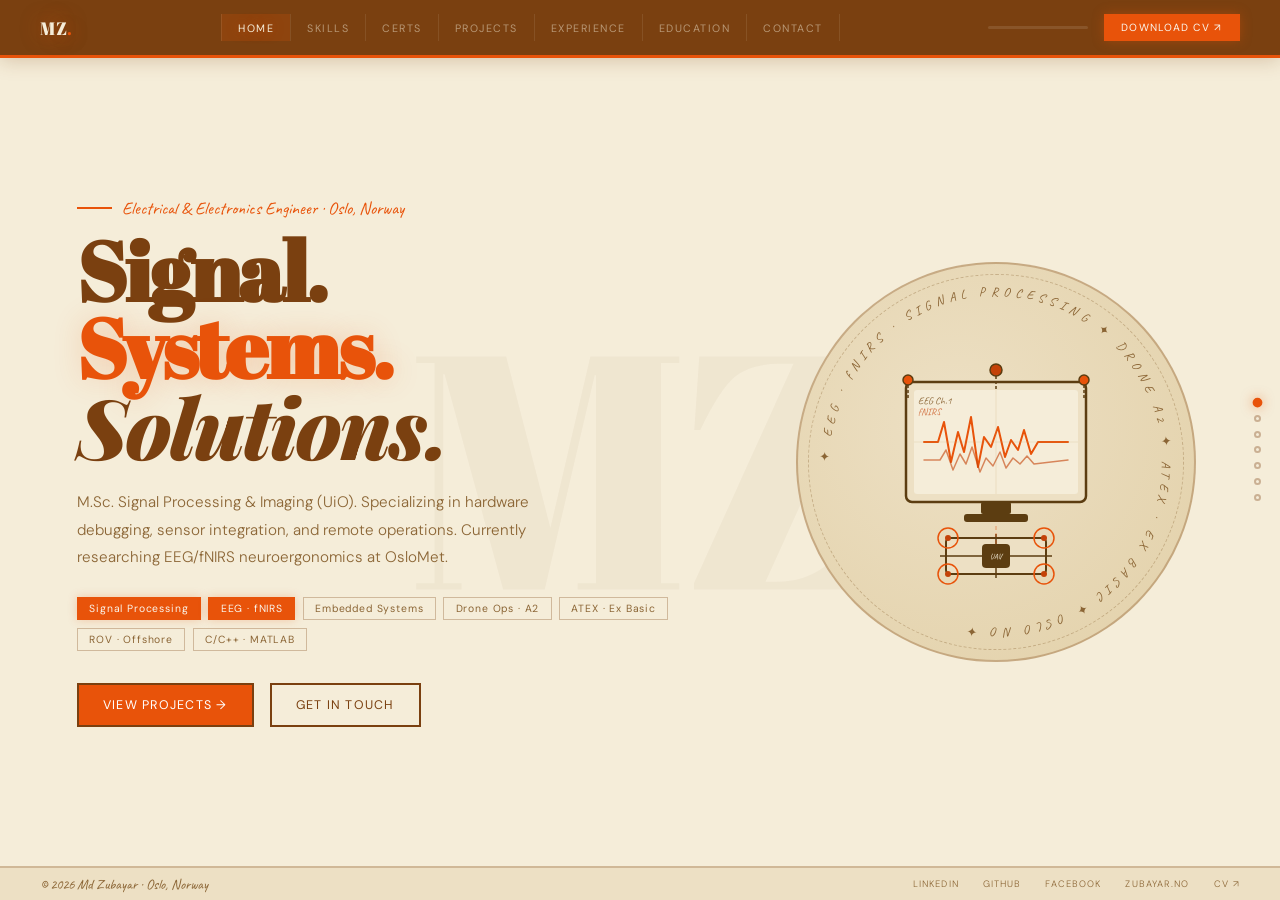
==== commit 1331bea3: "undo navy gold" ====
--- a/index.html
+++ b/index.html
@@ -3,1334 +3,1416 @@
 <head>
 <meta charset="UTF-8">
 <meta name="viewport" content="width=device-width, initial-scale=1.0">
-<title>Muhammad Zubayar | Electrical Engineer</title>
+<title>Md Zubayar — Electrical & Electronics Engineer</title>
 <link rel="preconnect" href="https://fonts.googleapis.com">
-<link rel="preconnect" href="https://fonts.gstatic.com" crossorigin>
-<link href="https://fonts.googleapis.com/css2?family=Cormorant+Garamond:ital,wght@0,300;0,400;0,600;1,300;1,400&family=DM+Mono:wght@300;400;500&family=Syne:wght@400;500;600;700;800&display=swap" rel="stylesheet">
+<link href="https://fonts.googleapis.com/css2?family=Abril+Fatface&family=Playfair+Display:ital,wght@0,900;1,700;1,900&family=DM+Sans:ital,opsz,wght@0,9..40,300;0,9..40,400;0,9..40,500;1,9..40,300&family=Caveat:wght@500;700&display=swap" rel="stylesheet">
 <style>
-  :root {
-    --navy-deepest: #060D14;
-    --navy-deep: #0D1B2A;
-    --navy-mid: #14273D;
-    --navy-light: #1E3A52;
-    --navy-muted: #2A4D6B;
-    --gold: #FFC74D;
-    --gold-dim: #D4A030;
-    --gold-pale: rgba(255,199,77,0.12);
-    --gold-line: rgba(255,199,77,0.25);
-    --white: #FFFFFF;
-    --white-75: rgba(255,255,255,0.75);
-    --white-50: rgba(255,255,255,0.5);
-    --white-25: rgba(255,255,255,0.25);
-    --white-10: rgba(255,255,255,0.08);
-    --font-display: 'Cormorant Garamond', serif;
-    --font-head: 'Syne', sans-serif;
-    --font-mono: 'DM Mono', monospace;
-  }
-
-  *, *::before, *::after { box-sizing: border-box; margin: 0; padding: 0; }
-
-  html { scroll-behavior: smooth; }
-
-  body {
-    background: var(--navy-deep);
-    color: var(--white);
-    font-family: var(--font-head);
-    overflow-x: hidden;
-    cursor: default;
-  }
-
-  /* ── NOISE TEXTURE OVERLAY ── */
-  body::before {
-    content: '';
-    position: fixed;
-    inset: 0;
-    background-image: url("data:image/svg+xml,%3Csvg viewBox='0 0 256 256' xmlns='http://www.w3.org/2000/svg'%3E%3Cfilter id='noise'%3E%3CfeTurbulence type='fractalNoise' baseFrequency='0.9' numOctaves='4' stitchTiles='stitch'/%3E%3C/filter%3E%3Crect width='100%25' height='100%25' filter='url(%23noise)' opacity='0.03'/%3E%3C/svg%3E");
-    pointer-events: none;
-    z-index: 0;
-    opacity: 0.4;
-  }
-
-  /* ── NAV ── */
-  nav {
-    position: fixed;
-    top: 0; left: 0; right: 0;
-    z-index: 100;
-    display: flex;
-    align-items: center;
-    justify-content: space-between;
-    padding: 0 48px;
-    height: 64px;
-    background: rgba(13,27,42,0.85);
-    backdrop-filter: blur(16px);
-    border-bottom: 0.5px solid var(--gold-line);
-  }
-
-  .nav-logo {
-    font-family: var(--font-display);
-    font-size: 22px;
-    font-weight: 600;
-    color: var(--gold);
-    letter-spacing: 0.02em;
-    text-decoration: none;
-  }
-
-  .nav-links {
-    display: flex;
-    gap: 36px;
-    list-style: none;
-  }
-
-  .nav-links a {
-    font-family: var(--font-mono);
-    font-size: 11px;
-    font-weight: 400;
-    color: var(--white-50);
-    text-decoration: none;
-    letter-spacing: 0.1em;
-    text-transform: uppercase;
-    transition: color 0.2s;
-    position: relative;
-  }
-
-  .nav-links a::after {
-    content: '';
-    position: absolute;
-    bottom: -4px; left: 0;
-    width: 0; height: 1px;
-    background: var(--gold);
-    transition: width 0.25s;
-  }
-
-  .nav-links a:hover { color: var(--gold); }
-  .nav-links a:hover::after { width: 100%; }
-
-  .nav-cta {
-    font-family: var(--font-mono);
-    font-size: 11px;
-    letter-spacing: 0.08em;
-    text-transform: uppercase;
-    color: var(--gold);
-    border: 1px solid var(--gold-line);
-    padding: 8px 20px;
-    text-decoration: none;
-    transition: background 0.2s, color 0.2s;
-  }
-
-  .nav-cta:hover {
-    background: var(--gold);
-    color: var(--navy-deep);
-  }
-
-  /* ── HERO ── */
-  #hero {
-    min-height: 100vh;
-    display: flex;
-    flex-direction: column;
-    justify-content: center;
-    padding: 120px 48px 80px;
-    position: relative;
-    overflow: hidden;
-  }
-
-  .hero-grid-bg {
-    position: absolute;
-    inset: 0;
-    background-image:
-      linear-gradient(var(--white-10) 1px, transparent 1px),
-      linear-gradient(90deg, var(--white-10) 1px, transparent 1px);
-    background-size: 60px 60px;
-    mask-image: radial-gradient(ellipse 80% 80% at 50% 50%, black 30%, transparent 100%);
-    pointer-events: none;
-  }
-
-  .hero-glow {
-    position: absolute;
-    top: -20%;
-    right: -10%;
-    width: 600px;
-    height: 600px;
-    background: radial-gradient(circle, rgba(255,199,77,0.08) 0%, transparent 70%);
-    pointer-events: none;
-  }
-
-  .hero-tag {
-    font-family: var(--font-mono);
-    font-size: 11px;
-    letter-spacing: 0.2em;
-    text-transform: uppercase;
-    color: var(--gold);
-    background: var(--gold-pale);
-    border: 0.5px solid var(--gold-line);
-    display: inline-flex;
-    align-items: center;
-    gap: 10px;
-    padding: 8px 16px;
-    margin-bottom: 32px;
-    animation: fadeUp 0.8s ease both;
-  }
-
-  .hero-tag::before {
-    content: '';
-    width: 6px; height: 6px;
-    border-radius: 50%;
-    background: var(--gold);
-    animation: pulse 2s infinite;
-  }
-
-  @keyframes pulse {
-    0%, 100% { opacity: 1; transform: scale(1); }
-    50% { opacity: 0.5; transform: scale(0.8); }
-  }
-
-  .hero-name {
-    font-family: var(--font-display);
-    font-size: clamp(64px, 9vw, 120px);
-    font-weight: 300;
-    line-height: 0.9;
-    letter-spacing: -0.01em;
-    color: var(--white);
-    margin-bottom: 8px;
-    animation: fadeUp 0.8s 0.1s ease both;
-  }
-
-  .hero-name em {
-    font-style: italic;
-    color: var(--gold);
-  }
-
-  .hero-subtitle {
-    font-family: var(--font-mono);
-    font-size: 12px;
-    letter-spacing: 0.18em;
-    text-transform: uppercase;
-    color: var(--white-50);
-    margin-bottom: 40px;
-    animation: fadeUp 0.8s 0.2s ease both;
-  }
-
-  .hero-subtitle span {
-    color: var(--gold-dim);
-    margin: 0 12px;
-  }
-
-  .hero-actions {
-    display: flex;
-    gap: 16px;
-    flex-wrap: wrap;
-    animation: fadeUp 0.8s 0.3s ease both;
-  }
-
-  .btn-primary {
-    font-family: var(--font-mono);
-    font-size: 11px;
-    letter-spacing: 0.1em;
-    text-transform: uppercase;
-    background: var(--gold);
-    color: var(--navy-deep);
-    padding: 14px 32px;
-    text-decoration: none;
-    font-weight: 500;
-    transition: background 0.2s, transform 0.15s;
-    display: inline-block;
-  }
-
-  .btn-primary:hover {
-    background: #FFD87A;
-    transform: translateY(-1px);
-  }
-
-  .btn-secondary {
-    font-family: var(--font-mono);
-    font-size: 11px;
-    letter-spacing: 0.1em;
-    text-transform: uppercase;
-    background: transparent;
-    color: var(--gold);
-    border: 1px solid var(--gold-line);
-    padding: 14px 32px;
-    text-decoration: none;
-    transition: border-color 0.2s, color 0.2s, transform 0.15s;
-    display: inline-block;
-  }
-
-  .btn-secondary:hover {
-    border-color: var(--gold);
-    transform: translateY(-1px);
-  }
-
-  .hero-socials {
-    position: absolute;
-    right: 48px;
-    bottom: 60px;
-    display: flex;
-    flex-direction: column;
-    align-items: center;
-    gap: 20px;
-    animation: fadeUp 0.8s 0.5s ease both;
-  }
-
-  .hero-socials::after {
-    content: '';
-    width: 1px;
-    height: 60px;
-    background: linear-gradient(to bottom, var(--gold-line), transparent);
-  }
-
-  .social-link {
-    font-family: var(--font-mono);
-    font-size: 9px;
-    letter-spacing: 0.12em;
-    text-transform: uppercase;
-    color: var(--white-50);
-    text-decoration: none;
-    writing-mode: vertical-rl;
-    transition: color 0.2s;
-  }
-
-  .social-link:hover { color: var(--gold); }
-
-  .scroll-hint {
-    position: absolute;
-    bottom: 40px;
-    left: 48px;
-    display: flex;
-    align-items: center;
-    gap: 12px;
-    font-family: var(--font-mono);
-    font-size: 10px;
-    letter-spacing: 0.12em;
-    color: var(--white-25);
-    text-transform: uppercase;
-    animation: fadeUp 0.8s 0.6s ease both;
-  }
-
-  .scroll-line {
-    width: 40px;
-    height: 1px;
-    background: var(--white-25);
-  }
-
-  /* ── SECTIONS ── */
-  section {
-    position: relative;
-    z-index: 1;
-  }
-
-  .section-inner {
-    max-width: 1100px;
-    margin: 0 auto;
-    padding: 100px 48px;
-  }
-
-  .section-label {
-    font-family: var(--font-mono);
-    font-size: 10px;
-    letter-spacing: 0.25em;
-    text-transform: uppercase;
-    color: var(--gold);
-    margin-bottom: 16px;
-    display: flex;
-    align-items: center;
-    gap: 14px;
-  }
-
-  .section-label::before {
-    content: '';
-    width: 32px; height: 1px;
-    background: var(--gold);
-  }
-
-  .section-title {
-    font-family: var(--font-display);
-    font-size: clamp(36px, 5vw, 56px);
-    font-weight: 300;
-    line-height: 1.1;
-    color: var(--white);
-    margin-bottom: 48px;
-  }
-
-  .section-title em {
-    font-style: italic;
-    color: var(--gold);
-  }
-
-  /* ── DIVIDER ── */
-  .divider {
-    width: 100%;
-    height: 1px;
-    background: linear-gradient(to right, transparent, var(--gold-line), transparent);
-  }
-
-  /* ── ABOUT ── */
-  #about { background: var(--navy-deepest); }
-
-  .about-grid {
-    display: grid;
-    grid-template-columns: 1fr 1fr;
-    gap: 80px;
-    align-items: start;
-  }
-
-  .about-body {
-    font-family: var(--font-display);
-    font-size: 22px;
-    font-weight: 300;
-    line-height: 1.65;
-    color: var(--white-75);
-  }
-
-  .about-body strong {
-    color: var(--gold);
-    font-weight: 400;
-  }
-
-  .about-langs {
-    margin-top: 32px;
-    display: flex;
-    gap: 10px;
-    flex-wrap: wrap;
-  }
-
-  .lang-pill {
-    font-family: var(--font-mono);
-    font-size: 10px;
-    letter-spacing: 0.1em;
-    text-transform: uppercase;
-    color: var(--gold);
-    border: 0.5px solid var(--gold-line);
-    padding: 5px 14px;
-  }
-
-  .about-stats {
-    display: grid;
-    grid-template-columns: 1fr 1fr;
-    gap: 2px;
-    background: var(--gold-line);
-  }
-
-  .stat-box {
-    background: var(--navy-deepest);
-    padding: 32px 28px;
-  }
-
-  .stat-number {
-    font-family: var(--font-display);
-    font-size: 48px;
-    font-weight: 300;
-    color: var(--gold);
-    line-height: 1;
-    margin-bottom: 8px;
-  }
-
-  .stat-label {
-    font-family: var(--font-mono);
-    font-size: 10px;
-    letter-spacing: 0.12em;
-    text-transform: uppercase;
-    color: var(--white-50);
-  }
-
-  /* ── EDUCATION ── */
-  #education { background: var(--navy-mid); }
-
-  .edu-list { display: flex; flex-direction: column; gap: 2px; }
-
-  .edu-item {
-    background: var(--navy-deep);
-    border: 0.5px solid var(--white-10);
-    padding: 36px 40px;
-    display: grid;
-    grid-template-columns: 140px 1fr;
-    gap: 40px;
-    align-items: start;
-    transition: border-color 0.2s, background 0.2s;
-    position: relative;
-    overflow: hidden;
-  }
-
-  .edu-item::before {
-    content: '';
-    position: absolute;
-    left: 0; top: 0; bottom: 0;
-    width: 3px;
-    background: var(--gold);
-    transform: scaleY(0);
-    transition: transform 0.3s;
-    transform-origin: bottom;
-  }
-
-  .edu-item:hover { border-color: var(--gold-line); background: var(--navy-mid); }
-  .edu-item:hover::before { transform: scaleY(1); }
-
-  .edu-year {
-    font-family: var(--font-mono);
-    font-size: 11px;
-    letter-spacing: 0.1em;
-    color: var(--gold);
-    padding-top: 4px;
-  }
-
-  .edu-degree {
-    font-family: var(--font-display);
-    font-size: 24px;
-    font-weight: 400;
-    color: var(--white);
-    margin-bottom: 6px;
-    line-height: 1.2;
-  }
-
-  .edu-institution {
-    font-family: var(--font-mono);
-    font-size: 11px;
-    letter-spacing: 0.08em;
-    text-transform: uppercase;
-    color: var(--gold-dim);
-    margin-bottom: 14px;
-  }
-
-  .edu-desc {
-    font-size: 14px;
-    line-height: 1.7;
-    color: var(--white-50);
-  }
-
-  /* ── EXPERIENCE ── */
-  #experience { background: var(--navy-deepest); }
-
-  .exp-timeline { position: relative; padding-left: 32px; }
-
-  .exp-timeline::before {
-    content: '';
-    position: absolute;
-    left: 0; top: 8px; bottom: 0;
-    width: 1px;
-    background: linear-gradient(to bottom, var(--gold), var(--gold-line), transparent);
-  }
-
-  .exp-item {
-    position: relative;
-    padding-bottom: 52px;
-  }
-
-  .exp-item::before {
-    content: '';
-    position: absolute;
-    left: -36px;
-    top: 6px;
-    width: 8px; height: 8px;
-    border-radius: 50%;
-    background: var(--gold);
-    box-shadow: 0 0 0 4px var(--gold-pale);
-  }
-
-  .exp-meta {
-    display: flex;
-    align-items: baseline;
-    gap: 16px;
-    margin-bottom: 10px;
-    flex-wrap: wrap;
-  }
-
-  .exp-role {
-    font-family: var(--font-display);
-    font-size: 22px;
-    font-weight: 400;
-    color: var(--white);
-  }
-
-  .exp-company {
-    font-family: var(--font-mono);
-    font-size: 11px;
-    letter-spacing: 0.08em;
-    text-transform: uppercase;
-    color: var(--gold-dim);
-  }
-
-  .exp-period {
-    font-family: var(--font-mono);
-    font-size: 10px;
-    letter-spacing: 0.1em;
-    color: var(--white-25);
-    margin-left: auto;
-  }
-
-  .exp-desc {
-    font-size: 14px;
-    line-height: 1.75;
-    color: var(--white-50);
-    max-width: 680px;
-  }
-
-  /* ── SKILLS ── */
-  #skills { background: var(--navy-mid); }
-
-  .skills-grid {
-    display: grid;
-    grid-template-columns: 1fr 1fr;
-    gap: 2px;
-    background: var(--gold-line);
-  }
-
-  .skill-category {
-    background: var(--navy-deep);
-    padding: 40px;
-  }
-
-  .skill-cat-title {
-    font-family: var(--font-mono);
-    font-size: 10px;
-    letter-spacing: 0.2em;
-    text-transform: uppercase;
-    color: var(--gold);
-    margin-bottom: 28px;
-    display: flex;
-    align-items: center;
-    gap: 10px;
-  }
-
-  .skill-cat-title::after {
-    content: '';
-    flex: 1;
-    height: 1px;
-    background: var(--gold-line);
-  }
-
-  .skill-list {
-    display: flex;
-    flex-direction: column;
-    gap: 14px;
-  }
-
-  .skill-item {
-    display: flex;
-    align-items: center;
-    justify-content: space-between;
-    gap: 16px;
-  }
-
-  .skill-name {
-    font-size: 14px;
-    color: var(--white-75);
-    min-width: 160px;
-  }
-
-  .skill-bar-wrap {
-    flex: 1;
-    height: 2px;
-    background: var(--white-10);
-    position: relative;
-  }
-
-  .skill-bar {
-    height: 100%;
-    background: linear-gradient(to right, var(--gold), var(--gold-dim));
-    position: relative;
-  }
-
-  .skill-bar::after {
-    content: '';
-    position: absolute;
-    right: 0; top: -3px;
-    width: 8px; height: 8px;
-    border-radius: 50%;
-    background: var(--gold);
-  }
-
-  /* ── SERVICES ── */
-  #services { background: var(--navy-deepest); }
-
-  .services-grid {
-    display: grid;
-    grid-template-columns: repeat(2, 1fr);
-    gap: 2px;
-    background: var(--gold-line);
-  }
-
-  .service-card {
-    background: var(--navy-deepest);
-    padding: 44px 40px;
-    transition: background 0.25s;
-    position: relative;
-    overflow: hidden;
-  }
-
-  .service-card::after {
-    content: '';
-    position: absolute;
-    bottom: 0; left: 0; right: 0;
-    height: 2px;
-    background: var(--gold);
-    transform: scaleX(0);
-    transition: transform 0.3s;
-    transform-origin: left;
-  }
-
-  .service-card:hover { background: var(--navy-mid); }
-  .service-card:hover::after { transform: scaleX(1); }
-
-  .service-num {
-    font-family: var(--font-display);
-    font-size: 56px;
-    font-weight: 300;
-    color: var(--gold-line);
-    line-height: 1;
-    margin-bottom: 20px;
-  }
-
-  .service-title {
-    font-family: var(--font-display);
-    font-size: 26px;
-    font-weight: 400;
-    color: var(--white);
-    margin-bottom: 14px;
-  }
-
-  .service-desc {
-    font-size: 14px;
-    line-height: 1.75;
-    color: var(--white-50);
-  }
-
-  /* ── PROJECTS ── */
-  #projects { background: var(--navy-mid); }
-
-  .projects-grid {
-    display: grid;
-    grid-template-columns: repeat(3, 1fr);
-    gap: 2px;
-    background: var(--gold-line);
-  }
-
-  .project-card {
-    background: var(--navy-deep);
-    padding: 36px 32px;
-    display: flex;
-    flex-direction: column;
-    gap: 16px;
-    transition: background 0.2s;
-    position: relative;
-    overflow: hidden;
-  }
-
-  .project-card:hover { background: var(--navy-mid); }
-
-  .project-tags {
-    display: flex;
-    flex-wrap: wrap;
-    gap: 6px;
-    margin-bottom: 4px;
-  }
-
-  .project-tag {
-    font-family: var(--font-mono);
-    font-size: 9px;
-    letter-spacing: 0.1em;
-    text-transform: uppercase;
-    color: var(--gold);
-    background: var(--gold-pale);
-    padding: 3px 10px;
-    border: 0.5px solid var(--gold-line);
-  }
-
-  .project-title {
-    font-family: var(--font-display);
-    font-size: 22px;
-    font-weight: 400;
-    color: var(--white);
-    line-height: 1.2;
-  }
-
-  .project-desc {
-    font-size: 13px;
-    line-height: 1.7;
-    color: var(--white-50);
-    flex: 1;
-  }
-
-  .project-link {
-    font-family: var(--font-mono);
-    font-size: 10px;
-    letter-spacing: 0.1em;
-    text-transform: uppercase;
-    color: var(--gold);
-    text-decoration: none;
-    display: flex;
-    align-items: center;
-    gap: 8px;
-    transition: gap 0.2s;
-  }
-
-  .project-link::after { content: '→'; }
-  .project-link:hover { gap: 14px; }
-
-  /* ── CONTACT ── */
-  #contact { background: var(--navy-deepest); }
-
-  .contact-grid {
-    display: grid;
-    grid-template-columns: 1fr 1.2fr;
-    gap: 80px;
-    align-items: start;
-  }
-
-  .contact-intro {
-    font-family: var(--font-display);
-    font-size: 20px;
-    font-weight: 300;
-    line-height: 1.65;
-    color: var(--white-75);
-    margin-bottom: 40px;
-  }
-
-  .contact-methods {
-    display: flex;
-    flex-direction: column;
-    gap: 20px;
-  }
-
-  .contact-method {
-    display: flex;
-    align-items: center;
-    gap: 16px;
-    text-decoration: none;
-    transition: color 0.2s;
-    padding: 16px 0;
-    border-bottom: 0.5px solid var(--white-10);
-  }
-
-  .contact-method:hover { color: var(--gold); }
-
-  .contact-method-icon {
-    font-family: var(--font-mono);
-    font-size: 10px;
-    letter-spacing: 0.12em;
-    text-transform: uppercase;
-    color: var(--gold);
-    width: 80px;
-    flex-shrink: 0;
-  }
-
-  .contact-method-value {
-    font-size: 14px;
-    color: var(--white-50);
-    transition: color 0.2s;
-  }
-
-  .contact-method:hover .contact-method-value { color: var(--white); }
-
-  /* ── CONTACT FORM ── */
-  .contact-form { display: flex; flex-direction: column; gap: 2px; background: var(--gold-line); }
-
-  .form-row { background: var(--navy-deepest); padding: 0; }
-
-  .form-field {
-    width: 100%;
-    background: transparent;
-    border: none;
-    outline: none;
-    font-family: var(--font-mono);
-    font-size: 13px;
-    color: var(--white);
-    padding: 20px 24px;
-    display: block;
-    transition: background 0.2s;
-    resize: none;
-  }
-
-  .form-field::placeholder {
-    color: var(--white-25);
-    letter-spacing: 0.06em;
-    font-size: 11px;
-    text-transform: uppercase;
-  }
-
-  .form-field:focus { background: var(--navy-mid); }
-
-  .form-submit {
-    background: var(--gold);
-    color: var(--navy-deep);
-    border: none;
-    font-family: var(--font-mono);
-    font-size: 11px;
-    letter-spacing: 0.12em;
-    text-transform: uppercase;
-    font-weight: 500;
-    padding: 20px;
-    cursor: pointer;
-    transition: background 0.2s, transform 0.15s;
-    width: 100%;
-  }
-
-  .form-submit:hover {
-    background: #FFD87A;
-    transform: translateY(-1px);
-  }
-
-  /* ── FOOTER ── */
-  footer {
-    background: var(--navy-deepest);
-    border-top: 0.5px solid var(--gold-line);
-    padding: 32px 48px;
-    display: flex;
-    align-items: center;
-    justify-content: space-between;
-  }
-
-  .footer-copy {
-    font-family: var(--font-mono);
-    font-size: 11px;
-    letter-spacing: 0.08em;
-    color: var(--white-25);
-  }
-
-  .footer-logo {
-    font-family: var(--font-display);
-    font-size: 18px;
-    font-weight: 600;
-    color: var(--gold);
-    letter-spacing: 0.02em;
-  }
-
-  /* ── ANIMATIONS ── */
-  @keyframes fadeUp {
-    from { opacity: 0; transform: translateY(24px); }
-    to { opacity: 1; transform: translateY(0); }
-  }
-
-  .reveal {
-    opacity: 0;
-    transform: translateY(30px);
-    transition: opacity 0.7s ease, transform 0.7s ease;
-  }
-
-  .reveal.visible {
-    opacity: 1;
-    transform: translateY(0);
-  }
-
-  /* ── RESPONSIVE ── */
-  @media (max-width: 900px) {
-    nav { padding: 0 24px; }
-    .nav-links { display: none; }
-    #hero { padding: 100px 24px 80px; }
-    .hero-socials { display: none; }
-    .section-inner { padding: 80px 24px; }
-    .about-grid, .contact-grid { grid-template-columns: 1fr; gap: 48px; }
-    .skills-grid, .services-grid { grid-template-columns: 1fr; }
-    .projects-grid { grid-template-columns: 1fr; }
-    .edu-item { grid-template-columns: 1fr; gap: 12px; }
-    footer { flex-direction: column; gap: 12px; text-align: center; }
-  }
+*,*::before,*::after{box-sizing:border-box;margin:0;padding:0}
+
+:root{
+  --cream:   #F5EDD9;
+  --cream2:  #EDE0C4;
+  --cream3:  #E2D0A8;
+  --orange:  #E8530A;
+  --orange2: #C44208;
+  --amber:   #7A4010;
+  --tawny:   #A05020;
+  --brown:   #5C3D11;
+  --mid:     #8B6535;
+  --light:   #C4A46B;
+  --white:   #FAF6EE;
+  --forest:  #2A4A2A;
+  --steel:   #2A3A4A;
+  --glow-o:  rgba(232,83,10,0.18);
+  --glow-o2: rgba(232,83,10,0.08);
+  --abril:   'Abril Fatface', serif;
+  --play:    'Playfair Display', serif;
+  --body:    'DM Sans', sans-serif;
+  --hand:    'Caveat', cursive;
+  --nav-h:   58px;
+  --footer-h:34px;
+}
+
+html, body { width:100%; height:100%; overflow:hidden; }
+
+body {
+  background: var(--cream);
+  color: var(--brown);
+  font-family: var(--body);
+  font-weight: 300;
+  cursor: auto;
+}
+
+/* paper texture */
+body::before {
+  content:''; position:fixed; inset:0; z-index:0; pointer-events:none;
+  background-image: url("data:image/svg+xml,%3Csvg xmlns='http://www.w3.org/2000/svg' width='400' height='400'%3E%3Cfilter id='n'%3E%3CfeTurbulence type='fractalNoise' baseFrequency='0.65' numOctaves='4' stitchTiles='stitch'/%3E%3C/filter%3E%3Crect width='400' height='400' filter='url(%23n)' opacity='0.032'/%3E%3C/svg%3E");
+}
+
+/* ── TOP NAV ── */
+#topnav {
+  position:fixed; top:0; left:0; right:0; z-index:200;
+  height:var(--nav-h);
+  background:var(--amber);
+  border-bottom:3px solid var(--orange);
+  display:flex; align-items:center; justify-content:space-between;
+  padding:0 2.5rem;
+  box-shadow:0 2px 20px rgba(122,64,16,0.25);
+}
+.tn-logo {
+  font-family:var(--abril); font-size:1.1rem;
+  color:var(--cream); text-decoration:none; letter-spacing:.04em;
+  text-shadow:0 0 20px rgba(232,83,10,0.5);
+}
+.tn-logo span{color:var(--orange);}
+.tn-links { display:flex; gap:0; list-style:none; }
+.tn-links li a {
+  display:block; font-family:var(--body); font-size:.67rem;
+  font-weight:400; letter-spacing:.14em; text-transform:uppercase;
+  color:rgba(245,237,217,.5); text-decoration:none;
+  padding:.42rem 1rem;
+  border-left:1px solid rgba(245,237,217,.1);
+  transition:color .2s, background .2s;
+  white-space:nowrap;
+}
+.tn-links li:last-child a{border-right:1px solid rgba(245,237,217,.1);}
+.tn-links li a:hover,
+.tn-links li a.active {
+  color:var(--cream);
+  background:var(--glow-o);
+  text-shadow:0 0 12px rgba(232,83,10,0.6);
+}
+.tn-right{display:flex;align-items:center;gap:1rem;}
+.tn-progress-wrap{width:100px;height:3px;background:rgba(245,237,217,.12);border-radius:2px;overflow:hidden;}
+.tn-progress-fill{height:100%;width:0%;background:var(--orange);box-shadow:0 0 8px var(--orange);transition:width .15s linear;}
+.tn-cv {
+  font-family:var(--body); font-size:.65rem; font-weight:400;
+  letter-spacing:.12em; text-transform:uppercase;
+  padding:.42rem 1.1rem;
+  background:var(--orange); color:var(--white);
+  text-decoration:none; transition:background .2s, box-shadow .2s;
+  white-space:nowrap; border:none;
+  box-shadow:0 0 12px rgba(232,83,10,0.35);
+}
+.tn-cv:hover{background:var(--orange2);box-shadow:0 0 20px rgba(232,83,10,0.55);}
+
+/* ── SCROLL HINT ── */
+#scroll-hint {
+  position:fixed; bottom:calc(var(--footer-h) + 1.2rem); left:50%; transform:translateX(-50%);
+  z-index:200; display:flex; align-items:center; gap:.7rem;
+  font-family:var(--hand); font-size:1.05rem; color:var(--mid);
+  pointer-events:none;
+  animation:hintFade 3.5s ease 1.8s forwards; opacity:0;
+}
+@keyframes hintFade{0%{opacity:0}20%{opacity:1}75%{opacity:1}100%{opacity:0}}
+.hint-arrow{font-size:1.3rem;animation:bounceX .9s ease-in-out infinite;}
+@keyframes bounceX{0%,100%{transform:translateX(0)}50%{transform:translateX(9px)}}
+
+/* ── HORIZONTAL TRACK ── */
+#track {
+  position:fixed;
+  top:var(--nav-h); left:0;
+  height:calc(100vh - var(--nav-h) - var(--footer-h));
+  display:flex;
+  will-change:transform;
+}
+
+/* ── PANEL BASE ── */
+.panel {
+  width:100vw; height:100%;
+  flex-shrink:0; position:relative;
+  overflow:hidden; display:flex; align-items:center;
+}
+
+/* shared typography */
+.sec-label{
+  font-family:var(--hand); font-size:1rem; color:var(--orange);
+  margin-bottom:.6rem;
+  display:flex; align-items:center; gap:.55rem;
+  text-shadow:0 0 10px rgba(232,83,10,0.3);
+}
+.sec-label::before{content:'✦';font-size:.7rem;}
+
+h2.big{
+  font-family:var(--abril);
+  font-size:clamp(1.8rem,3vw,3.2rem);
+  line-height:1.0;
+  letter-spacing:-.02em;
+  color:var(--amber);
+  margin-bottom:.9rem;
+}
+h2.big em{
+  font-family:var(--play); font-style:italic; font-weight:900;
+  color:var(--orange);
+}
+.body-text{font-size:.88rem;color:var(--mid);line-height:1.75;font-weight:300;}
+
+/* glow highlight replaces black */
+.glow-accent{
+  background:linear-gradient(135deg,#7A4010,#A05020);
+  color:var(--cream);
+  position:relative;
+}
+.glow-accent::before{
+  content:'';position:absolute;inset:0;
+  background:radial-gradient(ellipse at 30% 50%, rgba(232,83,10,0.18) 0%, transparent 70%);
+  pointer-events:none;
+}
+
+/* card with warm shadow */
+.card{
+  border:2px solid rgba(122,64,16,0.35);
+  background:var(--white);
+  position:relative; transition:transform .2s, box-shadow .2s;
+}
+.card::after{
+  content:''; position:absolute; top:5px; left:5px; right:-5px; bottom:-5px;
+  border:1.5px solid rgba(232,83,10,0.2);
+  background:var(--cream2); z-index:-1; transition:all .2s;
+}
+.card:hover{transform:translate(-3px,-3px);box-shadow:6px 6px 0 rgba(232,83,10,0.2);}
+.card:hover::after{top:8px;left:8px;right:-8px;bottom:-8px;}
+
+.tag{
+  display:inline-block; font-size:.6rem; font-weight:400;
+  letter-spacing:.07em; text-transform:uppercase;
+  padding:.2rem .62rem;
+  border:1.5px solid rgba(122,64,16,0.35);
+  color:var(--mid); margin:.18rem .18rem 0 0; transition:all .2s;
+}
+.tag:hover{background:var(--orange);border-color:var(--orange);color:#fff;}
+.tag.o{background:#FBE8DB;border-color:rgba(232,83,10,0.4);color:var(--orange2);}
+
+.btn{
+  display:inline-flex;align-items:center;gap:.5rem;
+  font-family:var(--body);font-weight:400;
+  font-size:.78rem;letter-spacing:.1em;text-transform:uppercase;
+  padding:.75rem 1.5rem; text-decoration:none;
+  position:relative; transition:transform .2s, box-shadow .2s;
+}
+.btn::after{content:'';position:absolute;top:4px;left:4px;right:-4px;bottom:-4px;z-index:-1;}
+.btn:hover{transform:translate(-2px,-2px);}
+.btn.fill{background:var(--orange);color:#fff;border:2px solid var(--amber);}
+.btn.fill::after{background:rgba(122,64,16,0.35);border:2px solid var(--amber);}
+.btn.fill:hover{background:var(--orange2);box-shadow:0 4px 16px rgba(232,83,10,0.35);}
+.btn.outline{background:transparent;color:var(--amber);border:2px solid var(--amber);}
+.btn.outline::after{background:var(--cream2);border:2px solid rgba(122,64,16,0.25);}
+.btn.outline:hover{background:rgba(122,64,16,0.06);}
+
+/* ═══════════════ PANEL 0 — HERO ═══════════════ */
+#p-hero{background:var(--cream);}
+.hero-inner{
+  padding:0 5vw 0 6vw;
+  display:grid;
+  grid-template-columns:1fr 420px;
+  gap:4vw; align-items:center; width:100%;
+}
+.hero-bg-word{
+  position:absolute; font-family:var(--abril); font-size:26vw;
+  color:rgba(122,64,16,0.045); white-space:nowrap;
+  top:50%;left:50%;transform:translate(-50%,-50%);
+  pointer-events:none;user-select:none;letter-spacing:-.03em;
+}
+.eyebrow{
+  font-family:var(--hand);font-size:1.1rem;color:var(--orange);
+  margin-bottom:.8rem;display:flex;align-items:center;gap:.6rem;
+}
+.eyebrow::before{content:'';display:inline-block;width:2.2rem;height:2px;background:var(--orange);}
+h1.hero-t{
+  font-family:var(--abril);
+  font-size:clamp(3rem,6.5vw,7rem);
+  line-height:.93; letter-spacing:-.025em; margin-bottom:1.4rem;
+  color:var(--amber);
+}
+h1.hero-t .or{color:var(--orange);text-shadow:0 0 30px rgba(232,83,10,0.2);}
+h1.hero-t .it{font-family:var(--play);font-style:italic;font-weight:900;}
+.hero-desc{font-size:.95rem;color:var(--mid);line-height:1.8;max-width:460px;margin-bottom:1.6rem;}
+.hero-chips{display:flex;flex-wrap:wrap;gap:.45rem;margin-bottom:2rem;}
+.chip{
+  font-size:.65rem;font-weight:400;letter-spacing:.08em;
+  padding:.26rem .72rem;
+  border:1.5px solid rgba(122,64,16,0.3);
+  color:var(--mid); transition:all .2s;
+}
+.chip.hot{
+  background:var(--orange); color:var(--white);
+  border-color:var(--orange);
+  box-shadow:0 0 10px rgba(232,83,10,0.25);
+}
+.hero-btns{display:flex;gap:1rem;flex-wrap:wrap;}
+
+/* hero illustration frame */
+.hero-illo-frame{
+  width:400px;height:400px;
+  border:2.5px solid rgba(122,64,16,0.3);
+  border-radius:50%;
+  background:radial-gradient(circle at 40% 40%, #EDE0C4 0%, #E2D0A8 100%);
+  display:flex;align-items:center;justify-content:center;
+  position:relative;overflow:hidden;flex-shrink:0;
+}
+.hero-illo-frame::before{
+  content:'';position:absolute;inset:10px;
+  border:1px dashed rgba(139,101,53,0.35);
+  border-radius:50%;pointer-events:none;
+}
+.rot-ring{position:absolute;inset:0;animation:spin 22s linear infinite;}
+@keyframes spin{to{transform:rotate(360deg)}}
+
+/* ═══════════════ PANEL 1 — SKILLS ═══════════════ */
+#p-skills{background:var(--white);}
+.skills-inner{
+  padding:0 5vw 0 6vw;
+  width:100%;
+  display:grid;
+  grid-template-columns:200px 1fr 280px;
+  gap:3vw; align-items:start;
+}
+.skill-group{margin-bottom:1.5rem;}
+.sgroup-title{
+  font-family:var(--abril);font-size:.9rem;letter-spacing:.02em;
+  color:var(--amber); padding-bottom:.45rem; margin-bottom:.8rem;
+  border-bottom:2px solid rgba(122,64,16,0.2);
+  display:flex;align-items:center;justify-content:space-between;
+}
+.sgroup-title span{color:var(--orange);font-size:.8rem;}
+.skill-row{margin-bottom:.75rem;}
+.skill-top{display:flex;justify-content:space-between;align-items:baseline;margin-bottom:.3rem;}
+.skill-name{font-size:.8rem;font-weight:400;color:var(--amber);}
+.skill-pct{font-family:var(--hand);font-size:.9rem;color:var(--orange);}
+.skill-track{
+  height:6px;
+  background:var(--cream2);
+  border:1.5px solid rgba(122,64,16,0.2);
+}
+.skill-fill{
+  height:100%;
+  background:linear-gradient(90deg,var(--orange2),var(--orange));
+  box-shadow:0 0 6px rgba(232,83,10,0.3);
+  width:0%;
+  transition:width 1.2s cubic-bezier(.25,.46,.45,.94);
+  position:relative;
+}
+
+/* lang/tools panel — warm tawny instead of black */
+.lang-panel{
+  background:linear-gradient(145deg,#7A4010,#5C3010);
+  color:var(--cream); padding:1.8rem;
+  border:2px solid rgba(122,64,16,0.5);
+  position:relative;
+  box-shadow:0 4px 24px rgba(122,64,16,0.25), inset 0 0 40px rgba(232,83,10,0.07);
+}
+.lang-panel::after{
+  content:'';position:absolute;top:6px;left:6px;right:-6px;bottom:-6px;
+  background:var(--orange);
+  border:1.5px solid rgba(122,64,16,0.5);
+  z-index:-1;
+}
+.lang-title{
+  font-family:var(--abril);font-size:.9rem;color:var(--cream);
+  border-bottom:1px solid rgba(245,237,217,.15);padding-bottom:.5rem;margin-bottom:1rem;
+  text-shadow:0 0 12px rgba(232,83,10,0.3);
+}
+.lang-item{
+  display:flex;justify-content:space-between;align-items:baseline;
+  padding:.45rem 0;border-bottom:1px solid rgba(245,237,217,.08);
+}
+.lang-n{font-size:.85rem;font-weight:400;color:var(--cream);}
+.lang-l{font-family:var(--hand);font-size:.95rem;color:rgba(245,237,217,.75);}
+.tools-wrap{margin-top:1.2rem;}
+.tools-title{font-family:var(--abril);font-size:.82rem;color:var(--cream);margin-bottom:.65rem;opacity:.9;}
+.tool-badge{
+  display:inline-block;font-size:.58rem;font-weight:400;letter-spacing:.07em;
+  padding:.2rem .55rem;
+  border:1px solid rgba(245,237,217,.18);
+  color:rgba(245,237,217,.65);
+  margin:.15rem .15rem 0 0;transition:all .2s;
+}
+.tool-badge:hover{background:var(--orange);border-color:var(--orange);color:#fff;}
+
+/* ═══════════════ PANEL 2 — CERTS ═══════════════ */
+#p-certs{background:var(--cream);}
+.certs-inner{
+  padding:0 5vw 0 6vw;
+  width:100%;
+  display:grid;
+  grid-template-columns:200px 1fr;
+  gap:4vw; align-items:start;
+}
+.certs-grid{
+  display:grid; grid-template-columns:1fr 1fr; gap:1rem;
+}
+.cert-card{
+  padding:1.6rem;
+  border:2px solid rgba(122,64,16,0.28);
+  background:var(--white);
+  position:relative; transition:transform .2s, box-shadow .2s;
+}
+.cert-card::after{
+  content:'';position:absolute;top:5px;left:5px;right:-5px;bottom:-5px;
+  border:1.5px solid rgba(232,83,10,0.18);
+  background:var(--cream2);z-index:-1;transition:all .2s;
+}
+.cert-card:hover{transform:translate(-3px,-3px);box-shadow:5px 5px 0 rgba(232,83,10,0.15);}
+.cert-card:hover::after{top:8px;left:8px;right:-8px;bottom:-8px;}
+
+/* featured cert — warm glow instead of black */
+.cert-card.feat{
+  background:linear-gradient(135deg,#7A4010,#5C3010);
+  color:var(--cream); grid-column:span 2;
+  border-color:rgba(232,83,10,0.5);
+  box-shadow:0 4px 24px rgba(122,64,16,0.2), inset 0 0 40px rgba(232,83,10,0.06);
+}
+.cert-card.feat::after{background:var(--orange);border-color:rgba(122,64,16,0.4);}
+
+.cert-icon{font-size:1.8rem;margin-bottom:.75rem;display:block;}
+.cert-name{
+  font-family:var(--abril);font-size:.92rem;color:inherit;
+  line-height:1.2;margin-bottom:.3rem;
+}
+.cert-card.feat .cert-name{font-size:1.05rem;text-shadow:0 0 12px rgba(232,83,10,0.2);}
+.cert-issuer{font-size:.68rem;color:var(--mid);font-weight:400;letter-spacing:.04em;margin-bottom:.65rem;}
+.cert-card.feat .cert-issuer{color:rgba(245,237,217,.6);}
+.cert-valid{font-family:var(--hand);font-size:.85rem;color:var(--mid);margin-bottom:.65rem;}
+.cert-card.feat .cert-valid{color:rgba(245,237,217,.55);}
+.cert-status{
+  display:inline-flex;align-items:center;gap:.3rem;
+  font-size:.62rem;font-weight:400;letter-spacing:.1em;text-transform:uppercase;
+  padding:.18rem .6rem;border:1.5px solid;
+}
+.active-s{border-color:var(--orange);color:var(--orange);}
+.cert-card.feat .active-s{
+  background:var(--orange);color:#fff;border-color:transparent;
+  box-shadow:0 0 8px rgba(232,83,10,0.4);
+}
+.cert-desc{font-size:.76rem;line-height:1.6;color:rgba(245,237,217,.65);margin-top:.6rem;}
+
+/* ═══════════════ PANEL 3 — PROJECTS ═══════════════ */
+#p-projects{
+  background:linear-gradient(160deg,#2A3A4A 0%,#1E2C3A 100%);
+}
+#p-projects .sec-label{color:var(--orange);text-shadow:0 0 12px rgba(232,83,10,0.5);}
+#p-projects h2.big{color:var(--cream);}
+#p-projects h2.big em{color:var(--orange);}
+#p-projects .body-text{color:rgba(245,237,217,.55);}
+.proj-inner{
+  padding:0 5vw 0 6vw;
+  width:100%; display:grid; grid-template-columns:200px 1fr;
+  gap:4vw; align-items:start;
+}
+.proj-list{display:flex;flex-direction:column;}
+.proj-row{
+  display:grid; grid-template-columns:48px 1fr 32px;
+  gap:1.2rem; align-items:center;
+  padding:1.2rem 0;
+  border-bottom:1px solid rgba(245,237,217,.07);
+  cursor:pointer; position:relative;
+  transition:padding-left .25s;
+}
+.proj-row::before{
+  content:'';position:absolute;left:0;top:0;bottom:0;
+  width:0;background:rgba(232,83,10,0.06);transition:width .3s;
+}
+.proj-row:hover::before{width:100%;}
+.proj-row:hover{padding-left:.7rem;}
+.proj-num{
+  font-family:var(--abril);font-size:2rem;
+  color:rgba(245,237,217,.08);line-height:1;transition:color .25s;
+}
+.proj-row:hover .proj-num{color:var(--orange);text-shadow:0 0 12px rgba(232,83,10,0.4);}
+.proj-title{
+  font-family:var(--abril);font-size:1.1rem;
+  color:rgba(245,237,217,.85);line-height:1.15;margin-bottom:.25rem;
+  transition:color .25s;
+}
+.proj-row:hover .proj-title{color:var(--orange);}
+.proj-desc{font-size:.74rem;color:rgba(245,237,217,.4);line-height:1.55;margin-bottom:.4rem;}
+.proj-tags-row{display:flex;flex-wrap:wrap;gap:.25rem;}
+.ptag{
+  font-size:.56rem;font-weight:400;letter-spacing:.07em;text-transform:uppercase;
+  padding:.16rem .5rem;
+  border:1px solid rgba(245,237,217,.12);color:rgba(245,237,217,.3);transition:all .2s;
+}
+.proj-row:hover .ptag{border-color:rgba(232,83,10,.3);color:var(--orange);}
+.proj-arrow{font-size:1.3rem;color:rgba(245,237,217,.12);transition:color .2s,transform .2s;}
+.proj-row:hover .proj-arrow{color:var(--orange);transform:translate(3px,-3px);text-shadow:0 0 8px rgba(232,83,10,0.5);}
+
+/* ═══════════════ PANEL 4 — EXPERIENCE ═══════════════ */
+#p-exp{background:var(--cream2);}
+.exp-inner{
+  padding:0 5vw 0 6vw;
+  width:100%; display:grid; grid-template-columns:240px 1fr;
+  gap:4vw; align-items:start;
+}
+.exp-left-panel{
+  display:flex;flex-direction:column;gap:1.5rem;
+}
+.exp-illo-frame{
+  border:2px solid rgba(122,64,16,0.3);
+  background:var(--white); padding:1.5rem;
+  display:flex;align-items:center;justify-content:center;
+  position:relative;
+}
+.exp-illo-frame::after{
+  content:'';position:absolute;top:6px;left:6px;right:-6px;bottom:-6px;
+  background:var(--orange);
+  border:1.5px solid rgba(122,64,16,0.4);z-index:-1;
+}
+.exp-quote{
+  font-family:var(--hand);font-size:1.2rem;
+  color:var(--orange);text-align:center;line-height:1.4;
+  text-shadow:0 0 12px rgba(232,83,10,0.2);
+}
+.exp-list{display:flex;flex-direction:column;}
+.exp-item{
+  padding:1.5rem 0;
+  border-bottom:1.5px solid rgba(122,64,16,0.2);
+}
+.exp-item:first-child{border-top:1.5px solid rgba(122,64,16,0.2);}
+.exp-period{font-family:var(--hand);font-size:.95rem;color:var(--orange);margin-bottom:.3rem;}
+.exp-role{
+  font-family:var(--abril);font-size:1.2rem;
+  color:var(--amber);line-height:1.1;margin-bottom:.2rem;
+}
+.exp-org{font-size:.74rem;color:var(--mid);font-weight:400;letter-spacing:.04em;margin-bottom:.8rem;}
+.exp-bullets{list-style:none;}
+.exp-bullets li{
+  font-size:.8rem;color:var(--brown);line-height:1.6;
+  padding-left:1.2rem;position:relative;margin-bottom:.25rem;
+}
+.exp-bullets li::before{content:'✦';position:absolute;left:0;color:var(--orange);font-size:.42rem;top:.4rem;}
+.exp-tags{display:flex;flex-wrap:wrap;gap:.28rem;margin-top:.6rem;}
+.exp-tag{
+  font-size:.56rem;font-weight:400;letter-spacing:.07em;text-transform:uppercase;
+  padding:.16rem .5rem;border:1px solid rgba(122,64,16,0.28);color:var(--mid);
+  transition:all .2s;
+}
+.exp-tag:hover{background:var(--orange);border-color:var(--orange);color:#fff;}
+
+/* ═══════════════ PANEL 5 — EDUCATION ═══════════════ */
+#p-edu{background:var(--white);}
+.edu-inner{
+  padding:0 5vw 0 6vw;
+  width:100%; display:grid; grid-template-columns:200px 1fr;
+  gap:4vw; align-items:start;
+}
+.edu-grid{display:grid;grid-template-columns:1fr 1fr;gap:1rem;}
+.edu-card{
+  padding:1.6rem; border:2px solid rgba(122,64,16,0.25);
+  background:var(--cream); position:relative; transition:transform .2s, box-shadow .2s;
+}
+.edu-card::after{
+  content:'';position:absolute;top:5px;left:5px;right:-5px;bottom:-5px;
+  border:1.5px solid rgba(232,83,10,0.15);
+  background:var(--cream2);z-index:-1;transition:all .2s;
+}
+.edu-card:hover{transform:translate(-3px,-3px);box-shadow:5px 5px 0 rgba(232,83,10,0.15);}
+.edu-card:hover::after{top:8px;left:8px;right:-8px;bottom:-8px;}
+
+/* featured edu card — tawny glow instead of black */
+.edu-card.feat-edu{
+  background:linear-gradient(140deg,#6A3808,#7A4010);
+  color:var(--cream); grid-column:span 2;
+  display:grid; grid-template-columns:1fr 1fr; gap:2rem;
+  border-color:rgba(232,83,10,0.4);
+  box-shadow:0 4px 20px rgba(122,64,16,0.18);
+}
+.edu-card.feat-edu::after{background:var(--orange);border-color:rgba(122,64,16,0.35);}
+.edu-card.feat-edu .edu-school{color:rgba(245,237,217,.55);}
+.edu-card.feat-edu .edu-detail{color:rgba(245,237,217,.65);}
+.edu-year-b{
+  display:inline-block; font-family:var(--hand); font-size:.9rem;
+  padding:.18rem .65rem; border:1.5px solid var(--orange);
+  color:var(--orange); margin-bottom:.8rem;
+}
+.edu-degree{
+  font-family:var(--abril); font-size:1rem; color:inherit;
+  line-height:1.2; margin-bottom:.28rem;
+}
+.edu-school{font-size:.68rem;color:var(--mid);font-weight:400;letter-spacing:.07em;text-transform:uppercase;margin-bottom:.8rem;}
+.edu-detail{font-size:.77rem;color:var(--brown);line-height:1.62;}
+.edu-tags{display:flex;flex-wrap:wrap;gap:.28rem;margin-top:.8rem;}
+.edu-tag{
+  font-size:.58rem;font-weight:400;letter-spacing:.07em;text-transform:uppercase;
+  padding:.18rem .55rem;border:1px solid rgba(122,64,16,0.28);color:var(--mid);
+}
+.edu-card.feat-edu .edu-tag{border-color:rgba(245,237,217,.18);color:rgba(245,237,217,.6);}
+
+/* stats box — orange */
+.stats-box{
+  background:var(--orange); border:2px solid rgba(122,64,16,0.4);
+  padding:1.5rem; position:relative; grid-column:span 2;
+  box-shadow:0 4px 16px rgba(232,83,10,0.2);
+}
+.stats-box::after{
+  content:'';position:absolute;top:5px;left:5px;right:-5px;bottom:-5px;
+  background:var(--tawny); border:1.5px solid rgba(122,64,16,0.3);z-index:-1;
+}
+.stats-grid{display:grid;grid-template-columns:repeat(4,1fr);gap:.7rem;}
+.stat-item{text-align:center;padding:.7rem;background:rgba(255,255,255,0.12);}
+.stat-n{font-family:var(--abril);font-size:1.8rem;color:var(--white);line-height:1;}
+.stat-l{font-size:.58rem;letter-spacing:.1em;text-transform:uppercase;color:rgba(255,255,255,.75);margin-top:.2rem;}
+
+/* ═══════════════ PANEL 6 — CONTACT ═══════════════ */
+#p-contact{background:var(--orange);}
+.contact-inner{
+  padding:0 5vw 0 6vw;
+  width:100%; display:grid; grid-template-columns:1fr 1fr;
+  gap:5vw; align-items:start;
+}
+#p-contact .sec-label{color:rgba(26,18,8,.7);text-shadow:none;}
+#p-contact .sec-label::before{color:rgba(26,18,8,.5);}
+#p-contact h2.big{color:rgba(26,18,8,.9);}
+#p-contact h2.big em{color:var(--white);}
+#p-contact .body-text{color:rgba(26,18,8,.65);}
+.contact-links{display:flex;flex-direction:column;gap:.65rem;}
+.clink{
+  display:flex;align-items:center;gap:.9rem;
+  padding:.9rem 1.1rem;
+  border:2px solid rgba(26,18,8,.25);
+  background:var(--cream); text-decoration:none; color:var(--amber);
+  position:relative; transition:transform .2s, box-shadow .2s;
+}
+.clink::after{
+  content:'';position:absolute;top:4px;left:4px;right:-4px;bottom:-4px;
+  background:rgba(26,18,8,.12);border:1.5px solid rgba(26,18,8,.2);z-index:-1;transition:all .2s;
+}
+.clink:hover{transform:translate(-2px,-2px);background:var(--amber);color:var(--cream);box-shadow:4px 4px 0 rgba(26,18,8,.2);}
+.clink:hover::after{top:6px;left:6px;right:-6px;bottom:-6px;}
+.clink-icon{font-size:.95rem;width:18px;text-align:center;flex-shrink:0;}
+.clink-meta{flex:1;}
+.clink-val{font-size:.82rem;font-weight:400;}
+.clink-lbl{font-size:.6rem;letter-spacing:.1em;text-transform:uppercase;color:var(--mid);}
+.clink:hover .clink-lbl{color:rgba(245,237,217,.55);}
+.clink-arr{font-size:.95rem;opacity:.3;transition:opacity .2s,transform .2s;}
+.clink:hover .clink-arr{opacity:1;transform:translate(3px,-3px);}
+
+.cform{display:flex;flex-direction:column;gap:.8rem;}
+.cf-label{
+  display:block;font-size:.63rem;font-weight:400;
+  letter-spacing:.13em;text-transform:uppercase;
+  color:rgba(26,18,8,.7);margin-bottom:.35rem;
+}
+.cf-input{
+  width:100%;background:var(--cream);
+  border:2px solid rgba(26,18,8,.25);
+  padding:.75rem .9rem;font-family:var(--body);font-size:.85rem;
+  font-weight:300;color:var(--amber);outline:none;resize:vertical;
+  transition:border-color .2s, box-shadow .2s;
+}
+.cf-input:focus{border-color:rgba(26,18,8,.5);box-shadow:3px 3px 0 rgba(26,18,8,.15);}
+.cf-input::placeholder{color:var(--light);}
+textarea.cf-input{min-height:100px;}
+.cf-btn{
+  width:100%;padding:.85rem;
+  background:var(--amber);color:var(--cream);border:2px solid rgba(26,18,8,.3);
+  font-family:var(--body);font-weight:400;font-size:.78rem;
+  letter-spacing:.12em;text-transform:uppercase;cursor:pointer;
+  position:relative;transition:transform .2s,background .2s,box-shadow .2s;
+}
+.cf-btn::after{
+  content:'';position:absolute;top:4px;left:4px;right:-4px;bottom:-4px;
+  background:rgba(26,18,8,.2);border:1.5px solid rgba(26,18,8,.25);z-index:-1;
+}
+.cf-btn:hover{background:var(--tawny);transform:translate(-2px,-2px);box-shadow:4px 4px 0 rgba(26,18,8,.15);}
+.form-ok{
+  display:none;padding:1.4rem;
+  background:var(--amber);color:var(--cream);
+  border:2px solid rgba(26,18,8,.3);text-align:center;
+  font-family:var(--abril);font-size:1.2rem;line-height:1.5;
+}
+
+/* ref cards */
+.ref-card{
+  padding:1.2rem;border:2px solid rgba(26,18,8,.2);
+  background:var(--cream);position:relative;margin-top:.7rem;transition:transform .2s;
+}
+.ref-card::after{
+  content:'';position:absolute;top:4px;left:4px;right:-4px;bottom:-4px;
+  background:rgba(122,64,16,0.2);border:1.5px solid rgba(26,18,8,.15);z-index:-1;
+}
+.ref-card:hover{transform:translate(-2px,-2px);}
+.ref-name{font-family:var(--abril);font-size:.95rem;color:var(--amber);margin-bottom:.2rem;}
+.ref-role{font-size:.72rem;color:var(--brown);font-style:italic;margin-bottom:.5rem;line-height:1.4;}
+.ref-contact{font-size:.72rem;color:var(--mid);line-height:1.55;}
+
+/* ── FOOTER STRIP — cream, no black ── */
+#footer-strip{
+  position:fixed;bottom:0;left:0;right:0;z-index:200;
+  height:var(--footer-h);
+  background:var(--cream2);
+  border-top:2px solid rgba(122,64,16,0.25);
+  display:flex;align-items:center;justify-content:space-between;
+  padding:0 2.5rem;
+}
+.fs-left{font-family:var(--hand);font-size:.9rem;color:var(--mid);}
+.fs-right{display:flex;gap:1.5rem;}
+.fs-right a{
+  font-size:.58rem;letter-spacing:.12em;text-transform:uppercase;
+  color:var(--mid);text-decoration:none;transition:color .2s;
+}
+.fs-right a:hover{color:var(--orange);}
+
+/* dot nav */
+#dot-nav{
+  position:fixed;right:1.2rem;top:50%;transform:translateY(-50%);
+  z-index:200;display:flex;flex-direction:column;gap:.55rem;
+}
+.dot{
+  width:7px;height:7px;border-radius:50%;
+  border:2px solid rgba(122,64,16,0.35);background:transparent;
+  cursor:pointer;transition:background .2s,transform .2s,box-shadow .2s;
+}
+.dot.on{
+  background:var(--orange);border-color:var(--orange);
+  transform:scale(1.4);
+  box-shadow:0 0 8px rgba(232,83,10,0.5);
+}
+
+/* ── RESPONSIVE ── */
+@media(max-width:768px){
+  html,body{overflow:auto;}
+  #track{position:static;height:auto;flex-direction:column;transform:none !important;}
+  .panel{width:100%;height:auto;min-height:auto;padding:4.5rem 1.5rem 3.5rem;}
+  .hero-inner,.skills-inner,.certs-inner,.proj-inner,.exp-inner,.edu-inner,.contact-inner{grid-template-columns:1fr;gap:2.5rem;padding:0;}
+  .certs-grid,.edu-grid{grid-template-columns:1fr;}
+  .cert-card.feat,.edu-card.feat-edu,.stats-box{grid-column:span 1;}
+  .edu-card.feat-edu{grid-template-columns:1fr;}
+  .stats-grid{grid-template-columns:1fr 1fr;}
+  .hero-illo-frame{display:none;}
+  .exp-left-panel{display:none;}
+  #dot-nav,#scroll-hint{display:none;}
+  #topnav .tn-links{display:none;}
+  #topnav .tn-progress-wrap{display:none;}
+}
 </style>
 </head>
 <body>
 
-<!-- NAV -->
-<nav>
-  <a class="nav-logo" href="#hero">MZ</a>
-  <ul class="nav-links">
-    <li><a href="#about">About</a></li>
-    <li><a href="#education">Education</a></li>
-    <li><a href="#experience">Experience</a></li>
-    <li><a href="#skills">Skills</a></li>
-    <li><a href="#projects">Projects</a></li>
+<!-- TOP NAV -->
+<nav id="topnav">
+  <a href="#" class="tn-logo" onclick="goTo(0);return false;">MZ<span>.</span></a>
+  <ul class="tn-links">
+    <li><a href="#" onclick="goTo(0);return false;" data-panel="0">Home</a></li>
+    <li><a href="#" onclick="goTo(1);return false;" data-panel="1">Skills</a></li>
+    <li><a href="#" onclick="goTo(2);return false;" data-panel="2">Certs</a></li>
+    <li><a href="#" onclick="goTo(3);return false;" data-panel="3">Projects</a></li>
+    <li><a href="#" onclick="goTo(4);return false;" data-panel="4">Experience</a></li>
+    <li><a href="#" onclick="goTo(5);return false;" data-panel="5">Education</a></li>
+    <li><a href="#" onclick="goTo(6);return false;" data-panel="6">Contact</a></li>
   </ul>
-  <a class="nav-cta" href="#contact">Contact</a>
+  <div class="tn-right">
+    <div class="tn-progress-wrap"><div class="tn-progress-fill" id="progress"></div></div>
+    <a href="https://zubayar.no/assets/docs/Muhammad_Zubayar_CV.pdf" target="_blank" class="tn-cv">Download CV ↗</a>
+  </div>
 </nav>
 
-<!-- HERO -->
-<section id="hero">
-  <div class="hero-grid-bg"></div>
-  <div class="hero-glow"></div>
-
-  <div class="hero-tag">Available for collaboration</div>
-
-  <h1 class="hero-name">
-    Muhammad<br><em>Zubayar</em>
-  </h1>
-
-  <p class="hero-subtitle">
-    Signal Processing <span>•</span> Embedded Systems <span>•</span> Automation <span>•</span> Drone Tech
-  </p>
-
-  <div class="hero-actions">
-    <a class="btn-primary" href="#projects">View My Work</a>
-    <a class="btn-secondary" href="https://zubayar.no/assets/docs/Muhammad_Zubayar_CV.pdf">Download CV</a>
-    <a class="btn-secondary" href="#contact">Contact Me</a>
-  </div>
-
-  <div class="hero-socials">
-    <a class="social-link" href="https://linkedin.com/in/zubayar">LinkedIn</a>
-    <a class="social-link" href="https://github.com/MrZubayar">GitHub</a>
-    <a class="social-link" href="mailto:zubayarofficial@gmail.com">Email</a>
-  </div>
-
-  <div class="scroll-hint">
-    <span class="scroll-line"></span>
-    Scroll to explore
-  </div>
-</section>
-
-<div class="divider"></div>
-
-<!-- ABOUT -->
-<section id="about">
-  <div class="section-inner">
-    <div class="section-label">01 — About</div>
-    <div class="about-grid">
-      <div class="reveal">
-        <h2 class="section-title">Multidisciplinary<br><em>by design</em></h2>
-        <p class="about-body">
-          I'm an engineer who bridges disciplines — from <strong>ultrasound image filtering</strong> to <strong>industrial automation</strong>, from drone operations to embedded prototyping. With an M.Sc. from the University of Oslo and roots in electrical engineering, I bring analytical depth and hands-on adaptability to complex challenges.
-        </p>
-        <p class="about-body" style="margin-top:20px;">
-          Safety-focused. Detail-oriented. Comfortable in high-pressure, cross-functional environments.
-        </p>
-        <div class="about-langs">
-          <span class="lang-pill">English C1</span>
-          <span class="lang-pill">Norwegian B1</span>
-          <span class="lang-pill">Hindi</span>
-          <span class="lang-pill">Urdu</span>
-        </div>
-      </div>
-      <div class="about-stats reveal" style="transition-delay: 0.15s;">
-        <div class="stat-box">
-          <div class="stat-number">M.Sc.</div>
-          <div class="stat-label">Signal Processing &<br>Imaging, Univ. of Oslo</div>
-        </div>
-        <div class="stat-box">
-          <div class="stat-number">B.Sc.</div>
-          <div class="stat-label">Electrical & Electronics<br>Engineering, AIUB</div>
-        </div>
-        <div class="stat-box">
-          <div class="stat-number">4+</div>
-          <div class="stat-label">Languages<br>spoken</div>
-        </div>
-        <div class="stat-box">
-          <div class="stat-number">A2</div>
-          <div class="stat-label">Certified Drone<br>Pilot (NL CAA)</div>
-        </div>
-      </div>
+<!-- SCROLL HINT -->
+<div id="scroll-hint">
+  <span>Scroll to explore</span>
+  <span class="hint-arrow">→</span>
+</div>
+
+<!-- DOT NAV -->
+<div id="dot-nav">
+  <div class="dot on"  onclick="goTo(0)" title="Home"></div>
+  <div class="dot"     onclick="goTo(1)" title="Skills"></div>
+  <div class="dot"     onclick="goTo(2)" title="Certs"></div>
+  <div class="dot"     onclick="goTo(3)" title="Projects"></div>
+  <div class="dot"     onclick="goTo(4)" title="Experience"></div>
+  <div class="dot"     onclick="goTo(5)" title="Education"></div>
+  <div class="dot"     onclick="goTo(6)" title="Contact"></div>
+</div>
+
+<!-- HORIZONTAL TRACK -->
+<div id="track">
+
+<!-- ══ PANEL 0: HERO ══ -->
+<div class="panel" id="p-hero">
+  <div class="hero-bg-word">MZ</div>
+  <div class="hero-inner">
+    <div>
+      <p class="eyebrow">Electrical &amp; Electronics Engineer · Oslo, Norway</p>
+      <h1 class="hero-t">
+        Signal.<br>
+        <span class="or">Systems.</span><br>
+        <span class="it">Solutions.</span>
+      </h1>
+      <p class="hero-desc">M.Sc. Signal Processing &amp; Imaging (UiO). Specializing in hardware debugging, sensor integration, and remote operations. Currently researching EEG/fNIRS neuroergonomics at OsloMet.</p>
+      <div class="hero-chips">
+        <span class="chip hot">Signal Processing</span>
+        <span class="chip hot">EEG · fNIRS</span>
+        <span class="chip">Embedded Systems</span>
+        <span class="chip">Drone Ops · A2</span>
+        <span class="chip">ATEX · Ex Basic</span>
+        <span class="chip">ROV · Offshore</span>
+        <span class="chip">C/C++ · MATLAB</span>
+      </div>
+      <div class="hero-btns">
+        <a href="#" onclick="goTo(3);return false;" class="btn fill">View Projects →</a>
+        <a href="#" onclick="goTo(6);return false;" class="btn outline">Get in Touch</a>
+      </div>
+    </div>
+
+    <!-- Engineering illustration: EEG signal processing rig — no face -->
+    <div class="hero-illo-frame">
+      <svg class="rot-ring" viewBox="0 0 400 400" xmlns="http://www.w3.org/2000/svg">
+        <defs><path id="rp" d="M200,200 m-168,0 a168,168 0 1,1 336,0 a168,168 0 1,1 -336,0"/></defs>
+        <text font-family="Caveat,cursive" font-size="13" fill="#8B6535" letter-spacing="5.5">
+          <textPath href="#rp">✦ EEG · fNIRS · SIGNAL PROCESSING ✦ DRONE A2 ✦ ATEX · EX BASIC ✦ OSLO NO ✦</textPath>
+        </text>
+      </svg>
+      <!-- EEG/Signal apparatus illustration -->
+      <svg width="280" height="280" viewBox="0 0 280 280" fill="none" xmlns="http://www.w3.org/2000/svg">
+        <!-- Monitor screen -->
+        <rect x="50" y="60" width="180" height="120" rx="6" fill="#EDE0C4" stroke="#5C3D11" stroke-width="2.5"/>
+        <rect x="58" y="68" width="164" height="104" rx="3" fill="#F5EDD9"/>
+        <!-- EEG waveform on screen -->
+        <path d="M68 120 L82 120 L88 100 L95 140 L102 110 L108 130 L115 95 L122 145 L128 115 L135 125 L142 105 L149 135 L155 118 L162 128 L168 108 L175 132 L182 120 L212 120" stroke="#E8530A" stroke-width="2" stroke-linecap="round" stroke-linejoin="round" fill="none"/>
+        <!-- second channel -->
+        <path d="M68 138 L84 138 L90 128 L97 148 L104 132 L110 142 L116 125 L124 150 L130 136 L137 144 L144 130 L150 146 L157 136 L164 142 L171 134 L178 142 L212 138" stroke="#C44208" stroke-width="1.5" stroke-linecap="round" stroke-linejoin="round" fill="none" opacity="0.6"/>
+        <!-- Screen grid lines -->
+        <line x1="58" y1="120" x2="222" y2="120" stroke="#C4A46B" stroke-width="0.5" opacity="0.4"/>
+        <line x1="140" y1="68" x2="140" y2="172" stroke="#C4A46B" stroke-width="0.5" opacity="0.4"/>
+        <!-- Channel labels -->
+        <text x="62" y="82" font-family="Caveat,cursive" font-size="10" fill="#8B6535">EEG Ch.1</text>
+        <text x="62" y="93" font-family="Caveat,cursive" font-size="10" fill="#C44208" opacity="0.7">fNIRS</text>
+        <!-- Monitor stand -->
+        <rect x="125" y="180" width="30" height="12" rx="2" fill="#5C3D11"/>
+        <rect x="108" y="192" width="64" height="8" rx="3" fill="#5C3D11"/>
+        <!-- Electrode nodes floating around -->
+        <circle cx="52" cy="58" r="5" fill="#E8530A" stroke="#5C3D11" stroke-width="1.5"/>
+        <line x1="52" y1="63" x2="52" y2="78" stroke="#5C3D11" stroke-width="1.5" stroke-dasharray="3,2"/>
+        <circle cx="228" cy="58" r="5" fill="#E8530A" stroke="#5C3D11" stroke-width="1.5"/>
+        <line x1="228" y1="63" x2="228" y2="78" stroke="#5C3D11" stroke-width="1.5" stroke-dasharray="3,2"/>
+        <circle cx="140" cy="48" r="6" fill="#C44208" stroke="#5C3D11" stroke-width="1.5"/>
+        <line x1="140" y1="54" x2="140" y2="68" stroke="#5C3D11" stroke-width="1.5" stroke-dasharray="3,2"/>
+        <!-- Drone outline below screen -->
+        <rect x="90" y="216" width="100" height="36" rx="4" fill="#EDE0C4" stroke="#5C3D11" stroke-width="2"/>
+        <!-- drone body cross -->
+        <line x1="140" y1="212" x2="140" y2="256" stroke="#5C3D11" stroke-width="1.5"/>
+        <line x1="84" y1="234" x2="196" y2="234" stroke="#5C3D11" stroke-width="1.5"/>
+        <!-- rotor circles -->
+        <circle cx="92" cy="216" r="10" fill="none" stroke="#E8530A" stroke-width="1.5"/>
+        <circle cx="188" cy="216" r="10" fill="none" stroke="#E8530A" stroke-width="1.5"/>
+        <circle cx="92" cy="252" r="10" fill="none" stroke="#E8530A" stroke-width="1.5"/>
+        <circle cx="188" cy="252" r="10" fill="none" stroke="#E8530A" stroke-width="1.5"/>
+        <!-- rotor hubs -->
+        <circle cx="92" cy="216" r="3" fill="#C44208"/>
+        <circle cx="188" cy="216" r="3" fill="#C44208"/>
+        <circle cx="92" cy="252" r="3" fill="#C44208"/>
+        <circle cx="188" cy="252" r="3" fill="#C44208"/>
+        <!-- center body -->
+        <rect x="126" y="222" width="28" height="24" rx="4" fill="#5C3D11"/>
+        <text x="140" y="237" text-anchor="middle" font-family="Caveat,cursive" font-size="8" fill="#F5EDD9">UAV</text>
+        <!-- signal lines from drone to monitor -->
+        <path d="M140 222 L140 204" stroke="#E8530A" stroke-width="1" stroke-dasharray="4,3" opacity="0.5"/>
+      </svg>
     </div>
   </div>
-</section>
-
-<div class="divider"></div>
-
-<!-- EDUCATION -->
-<section id="education">
-  <div class="section-inner">
-    <div class="section-label">02 — Education</div>
-    <h2 class="section-title">Academic<br><em>foundations</em></h2>
-    <div class="edu-list">
-
-      <div class="edu-item reveal">
-        <div class="edu-year">2021 — 2024</div>
-        <div>
-          <div class="edu-degree">M.Sc. Signal Processing & Imaging</div>
-          <div class="edu-institution">University of Oslo</div>
-          <p class="edu-desc">Thesis: Ultrasound Image Filtering & Quality Metrics — a 1D synthetic framework using MATLAB/Python (SNR, RMSE, MSSIM, UQI). Coursework: Statistical Signal Processing, Digital Image Analysis, Applied ML, Data Acquisition & Control. Tools: MATLAB, Python, LabVIEW.</p>
-        </div>
-      </div>
-
-      <div class="edu-item reveal" style="transition-delay: 0.1s;">
-        <div class="edu-year">2014 — 2018</div>
-        <div>
-          <div class="edu-degree">B.Sc. Electrical & Electronics Engineering</div>
-          <div class="edu-institution">AIUB</div>
-          <p class="edu-desc">Final Year Project: Micro Hydro Floating Turbine — led a team and achieved ~40% cost reduction. Foundation in electronics, control, DSP, microcontrollers, and power systems.</p>
-        </div>
-      </div>
-
-      <div class="edu-item reveal" style="transition-delay: 0.2s;">
-        <div class="edu-year">Ongoing</div>
-        <div>
-          <div class="edu-degree">Certifications & Courses</div>
-          <div class="edu-institution">Various</div>
-          <p class="edu-desc">Drone Pilot A2 (NL CAA); PLC Programming & Industrial Automation (enrolled, 2025); Substation Design; Electrical Standards; Generator Preventive Maintenance.</p>
-        </div>
-      </div>
-
+</div>
+
+<!-- ══ PANEL 1: SKILLS ══ -->
+<div class="panel" id="p-skills">
+  <div class="skills-inner">
+    <div>
+      <p class="sec-label">What I know</p>
+      <h2 class="big">Technical <em>Arsenal.</em></h2>
+      <p class="body-text" style="font-size:.82rem;">EEG pipelines to drone ops — full-stack engineering.</p>
+      <!-- Skills illustration: circuit board -->
+      <div style="margin-top:1.5rem;">
+        <svg width="170" height="130" viewBox="0 0 170 130" fill="none" xmlns="http://www.w3.org/2000/svg">
+          <!-- PCB board -->
+          <rect x="10" y="10" width="150" height="110" rx="4" fill="#EDE0C4" stroke="#5C3D11" stroke-width="2"/>
+          <!-- traces -->
+          <path d="M30 40 L70 40 L70 60 L110 60" stroke="#E8530A" stroke-width="1.5" fill="none"/>
+          <path d="M30 70 L50 70 L50 90 L130 90" stroke="#C44208" stroke-width="1.5" fill="none"/>
+          <path d="M110 40 L130 40 L130 75" stroke="#8B6535" stroke-width="1.2" fill="none"/>
+          <path d="M70 90 L70 110" stroke="#E8530A" stroke-width="1.2" fill="none"/>
+          <!-- chips -->
+          <rect x="40" y="30" width="24" height="18" rx="2" fill="#5C3D11"/>
+          <rect x="95" y="52" width="22" height="16" rx="2" fill="#5C3D11"/>
+          <rect x="110" y="78" width="30" height="20" rx="2" fill="#7A4010"/>
+          <!-- chip pins -->
+          <line x1="40" y1="35" x2="36" y2="35" stroke="#C4A46B" stroke-width="1.2"/>
+          <line x1="40" y1="40" x2="36" y2="40" stroke="#C4A46B" stroke-width="1.2"/>
+          <line x1="64" y1="35" x2="68" y2="35" stroke="#C4A46B" stroke-width="1.2"/>
+          <line x1="64" y1="40" x2="68" y2="40" stroke="#C4A46B" stroke-width="1.2"/>
+          <!-- vias -->
+          <circle cx="70" cy="40" r="3" fill="#E8530A" stroke="#5C3D11" stroke-width="1"/>
+          <circle cx="70" cy="60" r="3" fill="#E8530A" stroke="#5C3D11" stroke-width="1"/>
+          <circle cx="110" cy="60" r="3" fill="#C44208" stroke="#5C3D11" stroke-width="1"/>
+          <circle cx="130" cy="75" r="3" fill="#8B6535" stroke="#5C3D11" stroke-width="1"/>
+          <!-- label -->
+          <text x="85" y="120" text-anchor="middle" font-family="Caveat,cursive" font-size="11" fill="#8B6535">PCB · Embedded</text>
+        </svg>
+      </div>
+    </div>
+    <div>
+      <div class="skill-group">
+        <div class="sgroup-title">Engineering Core <span>✦</span></div>
+        <div class="skill-row"><div class="skill-top"><span class="skill-name">Signal Processing</span><span class="skill-pct">94%</span></div><div class="skill-track"><div class="skill-fill" data-w="94"></div></div></div>
+        <div class="skill-row"><div class="skill-top"><span class="skill-name">MATLAB / Python</span><span class="skill-pct">88%</span></div><div class="skill-track"><div class="skill-fill" data-w="88"></div></div></div>
+        <div class="skill-row"><div class="skill-top"><span class="skill-name">EEG · fNIRS Analysis</span><span class="skill-pct">85%</span></div><div class="skill-track"><div class="skill-fill" data-w="85"></div></div></div>
+        <div class="skill-row"><div class="skill-top"><span class="skill-name">C / C++ · Embedded C</span><span class="skill-pct">78%</span></div><div class="skill-track"><div class="skill-fill" data-w="78"></div></div></div>
+        <div class="skill-row"><div class="skill-top"><span class="skill-name">Image Analysis</span><span class="skill-pct">82%</span></div><div class="skill-track"><div class="skill-fill" data-w="82"></div></div></div>
+      </div>
+      <div class="skill-group">
+        <div class="sgroup-title">Hardware &amp; Systems <span>✦</span></div>
+        <div class="skill-row"><div class="skill-top"><span class="skill-name">Sensor Integration</span><span class="skill-pct">86%</span></div><div class="skill-track"><div class="skill-fill" data-w="86"></div></div></div>
+        <div class="skill-row"><div class="skill-top"><span class="skill-name">Drone Ops · A2 Licensed</span><span class="skill-pct">88%</span></div><div class="skill-track"><div class="skill-fill" data-w="88"></div></div></div>
+        <div class="skill-row"><div class="skill-top"><span class="skill-name">PLC · SCADA · LabVIEW</span><span class="skill-pct">72%</span></div><div class="skill-track"><div class="skill-fill" data-w="72"></div></div></div>
+        <div class="skill-row"><div class="skill-top"><span class="skill-name">System Debugging</span><span class="skill-pct">84%</span></div><div class="skill-track"><div class="skill-fill" data-w="84"></div></div></div>
+      </div>
+    </div>
+    <div class="lang-panel">
+      <div class="lang-title">Languages ✦</div>
+      <div class="lang-item"><span class="lang-n">English</span><span class="lang-l">C1 · Fluent</span></div>
+      <div class="lang-item"><span class="lang-n">Norwegian</span><span class="lang-l">B1 → B2</span></div>
+      <div class="lang-item"><span class="lang-n">Hindi</span><span class="lang-l">Native</span></div>
+      <div class="lang-item"><span class="lang-n">Urdu</span><span class="lang-l">Native</span></div>
+      <div class="tools-wrap">
+        <div class="tools-title">Tools &amp; Tech ✦</div>
+        <span class="tool-badge">MATLAB</span><span class="tool-badge">Python</span>
+        <span class="tool-badge">C/C++</span><span class="tool-badge">Embedded C</span>
+        <span class="tool-badge">LabVIEW</span><span class="tool-badge">SCADA</span>
+        <span class="tool-badge">PLC</span><span class="tool-badge">AutoCAD</span>
+        <span class="tool-badge">ICA · ASR</span><span class="tool-badge">MNE-Python</span>
+        <span class="tool-badge">Arduino</span><span class="tool-badge">IoT</span>
+        <span class="tool-badge">NumPy</span><span class="tool-badge">SciPy</span>
+        <span class="tool-badge">Git</span>
+      </div>
+      <div style="margin-top:1.2rem;padding-top:1rem;border-top:1px solid rgba(245,237,217,.12);">
+        <div style="font-family:var(--hand);font-size:.95rem;color:rgba(245,237,217,.7);margin-bottom:.35rem;">Interests ✦</div>
+        <div style="font-size:.72rem;color:rgba(245,237,217,.5);line-height:1.6;">Robotics · IoT · ROV Piloting · Offshore/Ex · Competitive Gaming · Sports</div>
+      </div>
     </div>
   </div>
-</section>
-
-<div class="divider"></div>
-
-<!-- EXPERIENCE -->
-<section id="experience">
-  <div class="section-inner">
-    <div class="section-label">03 — Experience</div>
-    <h2 class="section-title">Roles that<br><em>shaped me</em></h2>
-    <div class="exp-timeline">
-
-      <div class="exp-item reveal">
-        <div class="exp-meta">
-          <div class="exp-role">Executive — Compliance & Maintenance</div>
-          <div class="exp-company">Amazing Fashion Ltd.</div>
-          <div class="exp-period">Jul – Dec 2020</div>
+</div>
+
+<!-- ══ PANEL 2: CERTS ══ -->
+<div class="panel" id="p-certs">
+  <div class="certs-inner">
+    <div>
+      <p class="sec-label">Verified credentials</p>
+      <h2 class="big">Certs <em>&amp; Quals.</em></h2>
+      <p class="body-text" style="font-size:.82rem;max-width:180px;">Offshore-ready on top of both degrees.</p>
+      <!-- ATEX hazard illustration -->
+      <div style="margin-top:1.5rem;">
+        <svg width="150" height="140" viewBox="0 0 150 140" fill="none" xmlns="http://www.w3.org/2000/svg">
+          <!-- Industrial tank/vessel -->
+          <rect x="40" y="50" width="70" height="60" rx="8" fill="#EDE0C4" stroke="#5C3D11" stroke-width="2"/>
+          <ellipse cx="75" cy="50" rx="35" ry="10" fill="#E2D0A8" stroke="#5C3D11" stroke-width="2"/>
+          <ellipse cx="75" cy="110" rx="35" ry="10" fill="#E2D0A8" stroke="#5C3D11" stroke-width="2"/>
+          <!-- pressure gauge -->
+          <circle cx="75" cy="80" r="14" fill="#FAF6EE" stroke="#5C3D11" stroke-width="1.5"/>
+          <circle cx="75" cy="80" r="10" fill="none" stroke="#C4A46B" stroke-width="1"/>
+          <line x1="75" y1="80" x2="82" y2="74" stroke="#E8530A" stroke-width="2" stroke-linecap="round"/>
+          <!-- pipes -->
+          <line x1="30" y1="70" x2="40" y2="70" stroke="#5C3D11" stroke-width="3" stroke-linecap="round"/>
+          <line x1="110" y1="70" x2="120" y2="70" stroke="#5C3D11" stroke-width="3" stroke-linecap="round"/>
+          <line x1="75" y1="40" x2="75" y2="25" stroke="#5C3D11" stroke-width="3" stroke-linecap="round"/>
+          <!-- Ex badge -->
+          <rect x="55" y="16" width="40" height="18" rx="3" fill="#E8530A"/>
+          <text x="75" y="28" text-anchor="middle" font-family="Abril Fatface,serif" font-size="10" fill="white">Ex</text>
+          <!-- hazard triangle -->
+          <path d="M118 48 L130 68 L106 68 Z" fill="#FAC775" stroke="#5C3D11" stroke-width="1.5"/>
+          <text x="118" y="65" text-anchor="middle" font-family="sans-serif" font-size="11" fill="#5C3D11" font-weight="bold">!</text>
+          <!-- ATEX label -->
+          <text x="75" y="132" text-anchor="middle" font-family="Caveat,cursive" font-size="11" fill="#8B6535">ATEX · Hazardous Areas</text>
+        </svg>
+      </div>
+    </div>
+    <div class="certs-grid">
+      <div class="cert-card feat">
+        <span class="cert-icon">🚁</span>
+        <div class="cert-name">Drone Pilot A2 — Open Sub-Category</div>
+        <div class="cert-issuer">Netherlands Civil Aviation Authority (NL CAA)</div>
+        <div class="cert-valid">Valid: May 2024 – May 2030</div>
+        <div class="cert-status active-s">● Active</div>
+        <div class="cert-desc">Licensed for A2 open-category UAV operations. Covers aerial inspection, photogrammetry, remote sensing, and risk assessment in urban &amp; restricted areas.</div>
+      </div>
+      <div class="cert-card">
+        <span class="cert-icon">💥</span>
+        <div class="cert-name">Ex Basic — Explosive Atmospheres</div>
+        <div class="cert-issuer">Approve.no</div>
+        <div class="cert-valid">Valid: Mar 2026 – Mar 2031</div>
+        <div class="cert-status active-s">● Active</div>
+        <div style="display:flex;flex-wrap:wrap;gap:.28rem;margin-top:.5rem;">
+          <span class="tag o">ATEX</span><span class="tag o">Hazardous Areas</span><span class="tag o">Ex Equipment</span>
         </div>
-        <p class="exp-desc">Inspection and testing of electronic systems; maintenance improvements; safety compliance with cross-functional teams.</p>
-      </div>
-
-      <div class="exp-item reveal" style="transition-delay: 0.1s;">
-        <div class="exp-meta">
-          <div class="exp-role">Officer Cadet</div>
-          <div class="exp-company">Bangladesh Navy</div>
-          <div class="exp-period">2013 – 2014</div>
+      </div>
+      <div class="cert-card">
+        <span class="cert-icon">⚡</span>
+        <div class="cert-name">FSE: Low &amp; High Voltage Industry</div>
+        <div class="cert-issuer">Approve.no</div>
+        <div class="cert-valid">Valid: Mar 2026 – Mar 2027</div>
+        <div class="cert-status active-s">● Active</div>
+        <div style="display:flex;flex-wrap:wrap;gap:.28rem;margin-top:.5rem;">
+          <span class="tag">Electrical Safety</span><span class="tag">HSE</span><span class="tag">HV/LV</span>
         </div>
-        <p class="exp-desc">Leadership, discipline, teamwork, and communication under structured training environments. Foundation for operating with rigour and precision.</p>
-      </div>
-
-      <div class="exp-item reveal" style="transition-delay: 0.2s;">
-        <div class="exp-meta">
-          <div class="exp-role">Chef & Direct Dialoguer</div>
-          <div class="exp-company">TGI Fridays · Adecco · Léger Uten Grenser</div>
-          <div class="exp-period">2021 – present</div>
-        </div>
-        <p class="exp-desc">High-volume operations and public engagement; strengthened communication, adaptability, and resilience working across diverse teams.</p>
-      </div>
-
+      </div>
+      <div class="cert-card">
+        <span class="cert-icon">🏗</span>
+        <div class="cert-name">Substation Design</div>
+        <div class="cert-issuer">Electrical Engineering · Professional Course</div>
+        <div class="cert-status active-s">✓ Completed</div>
+      </div>
+      <div class="cert-card">
+        <span class="cert-icon">📋</span>
+        <div class="cert-name">Electrical Standards &amp; Compliance</div>
+        <div class="cert-issuer">Professional Certification</div>
+        <div class="cert-status active-s">✓ Completed</div>
+      </div>
+      <div class="cert-card">
+        <span class="cert-icon">🔩</span>
+        <div class="cert-name">Generator Preventive Maintenance</div>
+        <div class="cert-issuer">Industrial Maintenance · Professional Course</div>
+        <div class="cert-status active-s">✓ Completed</div>
+      </div>
     </div>
   </div>
-</section>
-
-<div class="divider"></div>
-
-<!-- SKILLS -->
-<section id="skills">
-  <div class="section-inner">
-    <div class="section-label">04 — Skills</div>
-    <h2 class="section-title">Tools &<br><em>expertise</em></h2>
-    <div class="skills-grid reveal">
-      <div class="skill-category">
-        <div class="skill-cat-title">Technical</div>
-        <div class="skill-list">
-          <div class="skill-item">
-            <span class="skill-name">Signal & Image Processing</span>
-            <div class="skill-bar-wrap"><div class="skill-bar" style="width:92%"></div></div>
+</div>
+
+<!-- ══ PANEL 3: PROJECTS ══ -->
+<div class="panel" id="p-projects">
+  <div class="proj-inner">
+    <div>
+      <p class="sec-label">Featured work</p>
+      <h2 class="big">Projects that <em>prove it.</em></h2>
+      <p class="body-text" style="font-size:.82rem;max-width:180px;">From neuroengineering to hydro turbines.</p>
+      <!-- signal waveform illustration -->
+      <div style="margin-top:1.5rem;">
+        <svg width="170" height="110" viewBox="0 0 170 110" fill="none" xmlns="http://www.w3.org/2000/svg">
+          <!-- oscilloscope frame -->
+          <rect x="8" y="8" width="154" height="90" rx="5" fill="rgba(42,58,74,0.8)" stroke="rgba(232,83,10,0.4)" stroke-width="1.5"/>
+          <rect x="16" y="16" width="138" height="72" rx="3" fill="rgba(10,20,30,0.9)"/>
+          <!-- grid -->
+          <line x1="16" y1="52" x2="154" y2="52" stroke="rgba(232,83,10,0.15)" stroke-width="0.8"/>
+          <line x1="85" y1="16" x2="85" y2="88" stroke="rgba(232,83,10,0.15)" stroke-width="0.8"/>
+          <!-- waveform 1 -->
+          <path d="M20 52 L32 52 L36 28 L44 76 L52 36 L58 52 L64 42 L70 62 L76 30 L84 74 L90 45 L96 55 L102 38 L108 66 L114 48 L120 56 L126 34 L132 70 L138 50 L150 50" stroke="#E8530A" stroke-width="1.8" fill="none" stroke-linecap="round"/>
+          <!-- waveform 2 dim -->
+          <path d="M20 60 L35 60 L40 50 L48 68 L55 54 L62 60 L70 54 L80 66 L88 56 L96 62 L104 54 L114 64 L122 58 L132 62 L150 58" stroke="rgba(196,162,107,0.5)" stroke-width="1.2" fill="none" stroke-linecap="round"/>
+          <!-- labels -->
+          <text x="20" y="95" font-family="Caveat,cursive" font-size="9" fill="rgba(232,83,10,0.7)">EEG Ch.1</text>
+          <text x="80" y="95" font-family="Caveat,cursive" font-size="9" fill="rgba(196,162,107,0.6)">fNIRS</text>
+          <text x="20" y="14" font-family="Caveat,cursive" font-size="8" fill="rgba(245,237,217,0.3)">OSC · 500Hz</text>
+        </svg>
+      </div>
+    </div>
+    <div class="proj-list">
+      <div class="proj-row">
+        <div class="proj-num">01</div>
+        <div class="proj-body">
+          <div class="proj-title">EEG/fNIRS VR Cognitive Load Research</div>
+          <div class="proj-desc">Quantifying cognitive load &amp; stress in VR training using hybrid EEG-fNIRS. Multimodal sync, ICA/ASR artifact removal, physiological feature extraction.</div>
+          <div class="proj-tags-row"><span class="ptag">EEG · fNIRS</span><span class="ptag">VR</span><span class="ptag">Python</span><span class="ptag">ICA · ASR</span><span class="ptag">Neuroergonomics</span></div>
+        </div>
+        <div class="proj-arrow">↗</div>
+      </div>
+      <div class="proj-row">
+        <div class="proj-num">02</div>
+        <div class="proj-body">
+          <div class="proj-title">Ultrasound Image Filtering Framework</div>
+          <div class="proj-desc">M.Sc. thesis — 1D synthetic pipeline for speckle-reduction filter evaluation. SNR, RMSE, MSSIM, UQI benchmarking in MATLAB/Python.</div>
+          <div class="proj-tags-row"><span class="ptag">Signal Processing</span><span class="ptag">MATLAB</span><span class="ptag">Python</span><span class="ptag">Image Filtering</span></div>
+        </div>
+        <div class="proj-arrow">↗</div>
+      </div>
+      <div class="proj-row">
+        <div class="proj-num">03</div>
+        <div class="proj-body">
+          <div class="proj-title">Micro Hydro Floating Turbine</div>
+          <div class="proj-desc">Team-led prototype. Reduced project costs by 40% through design optimization. Team Leader, B.Sc. final year project.</div>
+          <div class="proj-tags-row"><span class="ptag">Hardware</span><span class="ptag">Energy</span><span class="ptag">CAD</span><span class="ptag">Leadership</span></div>
+        </div>
+        <div class="proj-arrow">↗</div>
+      </div>
+      <div class="proj-row">
+        <div class="proj-num">04</div>
+        <div class="proj-body">
+          <div class="proj-title">Drone &amp; IoT Demonstration System</div>
+          <div class="proj-desc">Integrated aerial inspection + IoT data acquisition. Sensor monitoring, mapping pipeline, real-time visualization.</div>
+          <div class="proj-tags-row"><span class="ptag">Drone</span><span class="ptag">IoT</span><span class="ptag">Sensors</span><span class="ptag">Data Pipeline</span></div>
+        </div>
+        <div class="proj-arrow">↗</div>
+      </div>
+      <div class="proj-row">
+        <div class="proj-num">05</div>
+        <div class="proj-body">
+          <div class="proj-title">LabVIEW Data Acquisition &amp; Control</div>
+          <div class="proj-desc">Instrument interfacing, real-time signal capture, and control loop implementation on physical systems.</div>
+          <div class="proj-tags-row"><span class="ptag">LabVIEW</span><span class="ptag">DAQ</span><span class="ptag">Control Systems</span></div>
+        </div>
+        <div class="proj-arrow">↗</div>
+      </div>
+    </div>
+  </div>
+</div>
+
+<!-- ══ PANEL 4: EXPERIENCE ══ -->
+<div class="panel" id="p-exp">
+  <div class="exp-inner">
+    <div class="exp-left-panel">
+      <p class="sec-label">Work history</p>
+      <h2 class="big">Experience across <em>industries.</em></h2>
+      <!-- ROV/offshore illustration -->
+      <div class="exp-illo-frame">
+        <svg width="150" height="160" viewBox="0 0 150 160" fill="none" xmlns="http://www.w3.org/2000/svg">
+          <!-- ROV body -->
+          <rect x="30" y="50" width="90" height="60" rx="6" fill="#EDE0C4" stroke="#5C3D11" stroke-width="2.5"/>
+          <!-- ROV frame grid -->
+          <line x1="30" y1="80" x2="120" y2="80" stroke="#C4A46B" stroke-width="1" opacity="0.5"/>
+          <line x1="75" y1="50" x2="75" y2="110" stroke="#C4A46B" stroke-width="1" opacity="0.5"/>
+          <!-- thrusters left -->
+          <rect x="10" y="60" width="22" height="12" rx="3" fill="#5C3D11"/>
+          <rect x="10" y="82" width="22" height="12" rx="3" fill="#5C3D11"/>
+          <!-- thrusters right -->
+          <rect x="118" y="60" width="22" height="12" rx="3" fill="#5C3D11"/>
+          <rect x="118" y="82" width="22" height="12" rx="3" fill="#5C3D11"/>
+          <!-- thruster lines -->
+          <line x1="32" y1="66" x2="30" y2="66" stroke="#E8530A" stroke-width="2"/>
+          <line x1="32" y1="88" x2="30" y2="88" stroke="#E8530A" stroke-width="2"/>
+          <line x1="118" y1="66" x2="120" y2="66" stroke="#E8530A" stroke-width="2"/>
+          <line x1="118" y1="88" x2="120" y2="88" stroke="#E8530A" stroke-width="2"/>
+          <!-- camera/sensor front -->
+          <circle cx="75" cy="68" r="10" fill="#FAF6EE" stroke="#5C3D11" stroke-width="1.5"/>
+          <circle cx="75" cy="68" r="6" fill="#5C3D11"/>
+          <circle cx="77" cy="66" r="2" fill="#F5EDD9"/>
+          <!-- lights -->
+          <circle cx="55" cy="58" r="4" fill="#FAC775" stroke="#5C3D11" stroke-width="1"/>
+          <circle cx="95" cy="58" r="4" fill="#FAC775" stroke="#5C3D11" stroke-width="1"/>
+          <!-- tether cable -->
+          <path d="M75 110 Q80 125 75 140 Q70 150 75 155" stroke="#5C3D11" stroke-width="2" fill="none" stroke-linecap="round"/>
+          <!-- arm/manipulator -->
+          <path d="M30 95 L12 105 L8 102" stroke="#5C3D11" stroke-width="2.5" stroke-linecap="round"/>
+          <circle cx="8" cy="103" r="3" fill="#E8530A" stroke="#5C3D11" stroke-width="1"/>
+          <!-- signal waves from ROV -->
+          <path d="M120 75 Q128 69 126 75 Q128 81 120 75" fill="none" stroke="#E8530A" stroke-width="1" opacity="0.6"/>
+          <path d="M123 75 Q134 66 131 75 Q134 84 123 75" fill="none" stroke="#E8530A" stroke-width="1" opacity="0.4"/>
+          <!-- label -->
+          <text x="75" y="148" text-anchor="middle" font-family="Caveat,cursive" font-size="10" fill="#8B6535">ROV · Offshore Ops</text>
+        </svg>
+      </div>
+      <div class="exp-quote">"Test. Measure. Improve." ✦</div>
+    </div>
+    <div class="exp-list">
+      <div class="exp-item">
+        <div class="exp-period">Feb 2026 — Present</div>
+        <div class="exp-role">Research Assistant</div>
+        <div class="exp-org">Oslo Metropolitan University — Oslo, Norway</div>
+        <ul class="exp-bullets">
+          <li>Investigating VR training effectiveness by quantifying cognitive load &amp; stress using hybrid EEG-fNIRS sensors</li>
+          <li>Engineering signal pipelines for multimodal synchronization, artifact removal (ICA, ASR), and physiological feature extraction</li>
+          <li>Managing experimental design, lab protocols, and data collection</li>
+          <li>Serving as Signal Processing Teaching Assistant</li>
+        </ul>
+        <div class="exp-tags"><span class="exp-tag">Neuroergonomics</span><span class="exp-tag">EEG · fNIRS</span><span class="exp-tag">VR</span><span class="exp-tag">Signal Processing</span></div>
+      </div>
+      <div class="exp-item">
+        <div class="exp-period">Jul 2020 — Dec 2020</div>
+        <div class="exp-role">Executive (Compliance &amp; Maintenance)</div>
+        <div class="exp-org">Amazing Fashion Ltd. — Bangladesh</div>
+        <ul class="exp-bullets">
+          <li>Increased system reliability by 100% and ensured 100% safety compliance</li>
+          <li>Designed preventive maintenance schedules across 6 facility units</li>
+          <li>Led cross-functional team of 8 members</li>
+        </ul>
+        <div class="exp-tags"><span class="exp-tag">Preventive Maintenance</span><span class="exp-tag">HSE Standards</span><span class="exp-tag">Electrical Safety</span></div>
+      </div>
+      <div class="exp-item">
+        <div class="exp-period">Jan 2013 — Feb 2014</div>
+        <div class="exp-role">Officer Cadet</div>
+        <div class="exp-org">Bangladesh Navy</div>
+        <ul class="exp-bullets">
+          <li>Led tactical teams of up to 70 personnel in high-pressure scenarios</li>
+          <li>Ensured strict HSE compliance across operational drills</li>
+          <li>Crisis management and structured operational safety</li>
+        </ul>
+        <div class="exp-tags"><span class="exp-tag">Leadership</span><span class="exp-tag">Crisis Management</span><span class="exp-tag">HSE</span></div>
+      </div>
+    </div>
+  </div>
+</div>
+
+<!-- ══ PANEL 5: EDUCATION ══ -->
+<div class="panel" id="p-edu">
+  <div class="edu-inner">
+    <div>
+      <p class="sec-label">Academic roots</p>
+      <h2 class="big">Built on a <em>strong foundation.</em></h2>
+      <p class="body-text" style="font-size:.82rem;max-width:180px;margin-bottom:1.2rem;">Two engineering degrees + active research.</p>
+      <!-- university/lab illustration -->
+      <svg width="170" height="130" viewBox="0 0 170 130" fill="none" xmlns="http://www.w3.org/2000/svg">
+        <!-- building outline -->
+        <rect x="20" y="60" width="130" height="60" fill="#EDE0C4" stroke="#5C3D11" stroke-width="2"/>
+        <!-- roof/pediment -->
+        <path d="M10 60 L85 20 L160 60 Z" fill="#E2D0A8" stroke="#5C3D11" stroke-width="2"/>
+        <!-- columns -->
+        <rect x="40" y="62" width="8" height="56" fill="#FAF6EE" stroke="#5C3D11" stroke-width="1"/>
+        <rect x="62" y="62" width="8" height="56" fill="#FAF6EE" stroke="#5C3D11" stroke-width="1"/>
+        <rect x="100" y="62" width="8" height="56" fill="#FAF6EE" stroke="#5C3D11" stroke-width="1"/>
+        <rect x="122" y="62" width="8" height="56" fill="#FAF6EE" stroke="#5C3D11" stroke-width="1"/>
+        <!-- door -->
+        <rect x="76" y="88" width="18" height="32" rx="2" fill="#5C3D11"/>
+        <!-- windows -->
+        <rect x="34" y="72" width="18" height="14" rx="1" fill="#C4A46B" stroke="#5C3D11" stroke-width="1"/>
+        <rect x="116" y="72" width="18" height="14" rx="1" fill="#C4A46B" stroke="#5C3D11" stroke-width="1"/>
+        <!-- UiO flag -->
+        <line x1="85" y1="8" x2="85" y2="20" stroke="#5C3D11" stroke-width="1.5"/>
+        <rect x="85" y="8" width="18" height="10" fill="#E8530A"/>
+        <!-- signal from building -->
+        <path d="M150 40 Q158 34 156 40 Q158 46 150 40" fill="none" stroke="#E8530A" stroke-width="1.2" opacity="0.5"/>
+        <path d="M153 40 Q164 31 161 40 Q164 49 153 40" fill="none" stroke="#E8530A" stroke-width="1" opacity="0.3"/>
+        <text x="85" y="126" text-anchor="middle" font-family="Caveat,cursive" font-size="11" fill="#8B6535">UiO · OsloMet · AIUB</text>
+      </svg>
+    </div>
+    <div class="edu-grid">
+      <div class="edu-card feat-edu">
+        <div>
+          <div class="edu-year-b">Aug 2021 — Nov 2024</div>
+          <div class="edu-degree">M.Sc. Signal Processing &amp; Imaging</div>
+          <div class="edu-school">University of Oslo · Norway</div>
+          <div class="edu-detail">Thesis: <em>Assessing Ultrasound Image Filtering and Quality Metrics — A One-Dimensional Synthetic Framework (2025)</em></div>
+          <div class="edu-tags"><span class="edu-tag">Statistical Signal Processing</span><span class="edu-tag">Digital Image Analysis</span><span class="edu-tag">Photogrammetry</span><span class="edu-tag">Remote Sensing</span></div>
+        </div>
+        <div>
+          <div style="font-family:var(--hand);font-size:.88rem;color:var(--orange);margin-bottom:.6rem;">Tools used ✦</div>
+          <div class="edu-tags" style="margin-bottom:1rem;">
+            <span class="edu-tag" style="border-color:rgba(232,83,10,0.4);color:var(--orange);">MATLAB</span>
+            <span class="edu-tag" style="border-color:rgba(232,83,10,0.4);color:var(--orange);">Python</span>
+            <span class="edu-tag" style="border-color:rgba(232,83,10,0.4);color:var(--orange);">LabVIEW</span>
+            <span class="edu-tag" style="border-color:rgba(232,83,10,0.4);color:var(--orange);">NumPy/SciPy</span>
           </div>
-          <div class="skill-item">
-            <span class="skill-name">MATLAB / Python</span>
-            <div class="skill-bar-wrap"><div class="skill-bar" style="width:88%"></div></div>
-          </div>
-          <div class="skill-item">
-            <span class="skill-name">Embedded Systems (Arduino)</span>
-            <div class="skill-bar-wrap"><div class="skill-bar" style="width:78%"></div></div>
-          </div>
-          <div class="skill-item">
-            <span class="skill-name">LabVIEW</span>
-            <div class="skill-bar-wrap"><div class="skill-bar" style="width:74%"></div></div>
-          </div>
-          <div class="skill-item">
-            <span class="skill-name">AutoCAD / Altium / Multisim</span>
-            <div class="skill-bar-wrap"><div class="skill-bar" style="width:70%"></div></div>
-          </div>
-          <div class="skill-item">
-            <span class="skill-name">Industrial Automation / PLC</span>
-            <div class="skill-bar-wrap"><div class="skill-bar" style="width:60%"></div></div>
+          <div style="padding:1rem;border:1px solid rgba(245,237,217,.12);background:rgba(0,0,0,.1);border-radius:2px;">
+            <div style="font-family:var(--hand);font-size:.85rem;color:var(--orange);margin-bottom:.3rem;">Thesis highlight</div>
+            <div style="font-size:.74rem;color:rgba(245,237,217,.6);line-height:1.55;">Compared Wiener, median &amp; adaptive filters — quantified tradeoffs across SNR, RMSE, MSSIM &amp; UQI on synthetic ultrasound.</div>
           </div>
         </div>
       </div>
-      <div class="skill-category">
-        <div class="skill-cat-title">Soft Skills & Languages</div>
-        <div class="skill-list">
-          <div class="skill-item">
-            <span class="skill-name">Team Leadership</span>
-            <div class="skill-bar-wrap"><div class="skill-bar" style="width:90%"></div></div>
-          </div>
-          <div class="skill-item">
-            <span class="skill-name">Analytical Thinking</span>
-            <div class="skill-bar-wrap"><div class="skill-bar" style="width:93%"></div></div>
-          </div>
-          <div class="skill-item">
-            <span class="skill-name">English (C1)</span>
-            <div class="skill-bar-wrap"><div class="skill-bar" style="width:90%"></div></div>
-          </div>
-          <div class="skill-item">
-            <span class="skill-name">Norwegian (B1)</span>
-            <div class="skill-bar-wrap"><div class="skill-bar" style="width:60%"></div></div>
-          </div>
-          <div class="skill-item">
-            <span class="skill-name">Hindi / Urdu (Native)</span>
-            <div class="skill-bar-wrap"><div class="skill-bar" style="width:100%"></div></div>
-          </div>
-          <div class="skill-item">
-            <span class="skill-name">Cross-cultural Communication</span>
-            <div class="skill-bar-wrap"><div class="skill-bar" style="width:86%"></div></div>
-          </div>
+      <div class="edu-card">
+        <div class="edu-year-b">May 2014 — Jan 2020</div>
+        <div class="edu-degree">B.Sc. Electrical &amp; Electronics Engineering</div>
+        <div class="edu-school">American International University — Bangladesh</div>
+        <div class="edu-detail">Project: <em>Micro Hydro Floating Turbine (2017)</em> — Team Leader. Reduced costs by 40%.</div>
+        <div class="edu-tags"><span class="edu-tag">Control Systems</span><span class="edu-tag">Power Systems</span><span class="edu-tag">Microprocessors</span><span class="edu-tag">Industrial Electronics</span></div>
+      </div>
+      <div class="edu-card" style="background:var(--orange);border-color:rgba(122,64,16,0.4);">
+        <div class="edu-year-b" style="border-color:rgba(26,18,8,.35);color:rgba(26,18,8,.8);">References ✦</div>
+        <div class="ref-card">
+          <div class="ref-name">Haroon Khan</div>
+          <div class="ref-role">Associate Professor, Faculty of Technology, Art &amp; Design<br>Oslo Metropolitan University</div>
+          <div class="ref-contact">haroon.khan@oslomet.no · +47 486 46 595</div>
+        </div>
+        <div class="ref-card" style="margin-top:.8rem;">
+          <div class="ref-name">Rafed Hossain</div>
+          <div class="ref-role">Technical Director — Cognite</div>
+          <div class="ref-contact">rafed.hossain@cognite.com · +47 944 32 157</div>
+        </div>
+      </div>
+      <div class="stats-box" style="grid-column:span 2;margin-top:0;">
+        <div class="stats-grid">
+          <div class="stat-item"><div class="stat-n">2</div><div class="stat-l">Degrees</div></div>
+          <div class="stat-item"><div class="stat-n">6+</div><div class="stat-l">Certs</div></div>
+          <div class="stat-item"><div class="stat-n">4</div><div class="stat-l">Languages</div></div>
+          <div class="stat-item"><div class="stat-n">Oslo</div><div class="stat-l">Based</div></div>
         </div>
       </div>
     </div>
   </div>
-</section>
-
-<div class="divider"></div>
-
-<!-- SERVICES -->
-<section id="services">
-  <div class="section-inner">
-    <div class="section-label">05 — Services</div>
-    <h2 class="section-title">What I<br><em>offer</em></h2>
-    <div class="services-grid">
-      <div class="service-card reveal">
-        <div class="service-num">01</div>
-        <div class="service-title">Signal & Image Processing</div>
-        <p class="service-desc">Consulting on filtering, quality metrics, and analysis pipelines. Experience with ultrasound imaging, SNR/MSSIM evaluation, and MATLAB/Python-based frameworks.</p>
-      </div>
-      <div class="service-card reveal" style="transition-delay: 0.1s;">
-        <div class="service-num">02</div>
-        <div class="service-title">Embedded System Prototyping</div>
-        <p class="service-desc">Design and build hardware prototypes using microcontrollers (Arduino), sensor integration, and real-time data acquisition systems.</p>
-      </div>
-      <div class="service-card reveal" style="transition-delay: 0.2s;">
-        <div class="service-num">03</div>
-        <div class="service-title">Drone Operations</div>
-        <p class="service-desc">Certified A2 pilot for inspection, mapping, and aerial photography. IoT integration and data processing for drone-collected data.</p>
-      </div>
-      <div class="service-card reveal" style="transition-delay: 0.3s;">
-        <div class="service-num">04</div>
-        <div class="service-title">Automation & PLC Support</div>
-        <p class="service-desc">Industrial automation support, PLC programming assistance, and systems maintenance with a strong background in electrical safety compliance.</p>
-      </div>
+</div>
+
+<!-- ══ PANEL 6: CONTACT ══ -->
+<div class="panel" id="p-contact">
+  <div class="contact-inner">
+    <div>
+      <p class="sec-label">Let's connect</p>
+      <h2 class="big">Drop me <em>a line.</em></h2>
+      <p class="body-text" style="font-size:.85rem;margin-bottom:1.6rem;">Open to offshore/Ex roles, ROV operations, research collaborations, and engineering projects — Oslo &amp; remote.</p>
+      <div class="contact-links">
+        <a href="mailto:zubayarofficial@gmail.com" class="clink">
+          <span class="clink-icon">✉</span>
+          <div class="clink-meta"><div class="clink-val">zubayarofficial@gmail.com</div><div class="clink-lbl">Email</div></div>
+          <span class="clink-arr">↗</span>
+        </a>
+        <a href="tel:+4796715306" class="clink">
+          <span class="clink-icon">☏</span>
+          <div class="clink-meta"><div class="clink-val">+47 967 15 306</div><div class="clink-lbl">Phone · Oslo</div></div>
+          <span class="clink-arr">↗</span>
+        </a>
+        <a href="https://www.linkedin.com/in/zubayar" target="_blank" class="clink">
+          <span class="clink-icon" style="font-weight:700;font-size:.8rem;">in</span>
+          <div class="clink-meta"><div class="clink-val">linkedin.com/in/zubayar</div><div class="clink-lbl">LinkedIn</div></div>
+          <span class="clink-arr">↗</span>
+        </a>
+        <a href="https://github.com/MrZubayar" target="_blank" class="clink">
+          <span class="clink-icon">⌥</span>
+          <div class="clink-meta"><div class="clink-val">github.com/MrZubayar</div><div class="clink-lbl">GitHub</div></div>
+          <span class="clink-arr">↗</span>
+        </a>
+        <a href="https://zubayar.no/assets/docs/Muhammad_Zubayar_CV.pdf" target="_blank" class="clink" style="background:var(--amber);color:var(--cream);border-color:rgba(26,18,8,.3);">
+          <span class="clink-icon">↓</span>
+          <div class="clink-meta"><div class="clink-val">Download CV — PDF</div><div class="clink-lbl" style="color:rgba(245,237,217,.55);">Muhammad_Zubayar_CV.pdf</div></div>
+          <span class="clink-arr">↗</span>
+        </a>
+      </div>
+    </div>
+    <div>
+      <form class="cform" id="cf">
+        <div><label class="cf-label">Name</label><input type="text" class="cf-input" placeholder="Your name" required></div>
+        <div><label class="cf-label">Email</label><input type="email" class="cf-input" placeholder="your@email.com" required></div>
+        <div><label class="cf-label">Message</label><textarea class="cf-input" placeholder="Tell me about your project or opportunity..." required></textarea></div>
+        <button type="submit" class="cf-btn">Send Message ✦</button>
+      </form>
+      <div class="form-ok" id="form-ok">✦ Message received!<br><span style="font-family:var(--body);font-size:.82rem;font-weight:300;color:rgba(245,237,217,.7);">I'll get back to you within 24–48 hours.</span></div>
     </div>
   </div>
-</section>
-
-<div class="divider"></div>
-
-<!-- PROJECTS -->
-<section id="projects">
-  <div class="section-inner">
-    <div class="section-label">06 — Projects</div>
-    <h2 class="section-title">Selected<br><em>work</em></h2>
-    <div class="projects-grid">
-
-      <div class="project-card reveal">
-        <div class="project-tags">
-          <span class="project-tag">Signal Processing</span>
-          <span class="project-tag">MATLAB</span>
-          <span class="project-tag">Python</span>
-        </div>
-        <div class="project-title">Ultrasound Image Filtering Framework</div>
-        <p class="project-desc">1D synthetic evaluation of speckle-reduction filters and image-quality metrics (SNR, RMSE, MSSIM, UQI). Built as M.Sc. thesis work at the University of Oslo.</p>
-        <a class="project-link" href="https://github.com/MrZubayar">View on GitHub</a>
-      </div>
-
-      <div class="project-card reveal" style="transition-delay: 0.1s;">
-        <div class="project-tags">
-          <span class="project-tag">Hardware</span>
-          <span class="project-tag">Energy</span>
-          <span class="project-tag">Leadership</span>
-        </div>
-        <div class="project-title">Micro Hydro Floating Turbine</div>
-        <p class="project-desc">Team lead project — designed and built a cost-optimized hydro turbine prototype, achieving approximately 40% material cost reduction. B.Sc. final year project.</p>
-        <a class="project-link" href="#">View Report</a>
-      </div>
-
-      <div class="project-card reveal" style="transition-delay: 0.2s;">
-        <div class="project-tags">
-          <span class="project-tag">Drone</span>
-          <span class="project-tag">IoT</span>
-          <span class="project-tag">Prototyping</span>
-        </div>
-        <div class="project-title">Drone / IoT Demos</div>
-        <p class="project-desc">Inspection and mapping concepts, data acquisition and processing pipelines. Ongoing prototypes exploring drone-to-IoT data workflows.</p>
-        <a class="project-link" href="#">View Gallery</a>
-      </div>
-
-    </div>
+</div>
+
+</div><!-- end #track -->
+
+<!-- FOOTER STRIP — cream, visible -->
+<div id="footer-strip">
+  <span class="fs-left">© 2026 Md Zubayar · Oslo, Norway</span>
+  <div class="fs-right">
+    <a href="https://www.linkedin.com/in/zubayar" target="_blank">LinkedIn</a>
+    <a href="https://github.com/MrZubayar" target="_blank">GitHub</a>
+    <a href="https://facebook.com/mohammad.zubayar" target="_blank">Facebook</a>
+    <a href="https://zubayar.no" target="_blank">zubayar.no</a>
+    <a href="https://zubayar.no/assets/docs/Muhammad_Zubayar_CV.pdf" target="_blank">CV ↗</a>
   </div>
-</section>
-
-<div class="divider"></div>
-
-<!-- CONTACT -->
-<section id="contact">
-  <div class="section-inner">
-    <div class="section-label">07 — Contact</div>
-    <div class="contact-grid">
-      <div class="reveal">
-        <h2 class="section-title">Let's work<br><em>together</em></h2>
-        <p class="contact-intro">
-          Open to collaboration, consulting, and project support. Whether you need signal processing expertise, a drone operator, or an embedded systems partner — reach out.
-        </p>
-        <div class="contact-methods">
-          <a class="contact-method" href="mailto:zubayarofficial@gmail.com">
-            <span class="contact-method-icon">Email</span>
-            <span class="contact-method-value">zubayarofficial@gmail.com</span>
-          </a>
-          <a class="contact-method" href="https://linkedin.com/in/zubayar">
-            <span class="contact-method-icon">LinkedIn</span>
-            <span class="contact-method-value">linkedin.com/in/zubayar</span>
-          </a>
-          <a class="contact-method" href="https://github.com/MrZubayar">
-            <span class="contact-method-icon">GitHub</span>
-            <span class="contact-method-value">github.com/MrZubayar</span>
-          </a>
-          <a class="contact-method" href="tel:+4796715306">
-            <span class="contact-method-icon">Phone</span>
-            <span class="contact-method-value">+47 967 15 306</span>
-          </a>
-        </div>
-      </div>
-      <div class="reveal" style="transition-delay: 0.15s;">
-        <div class="contact-form">
-          <div class="form-row">
-            <input class="form-field" type="text" placeholder="Your name">
-          </div>
-          <div class="form-row">
-            <input class="form-field" type="email" placeholder="Email address">
-          </div>
-          <div class="form-row">
-            <input class="form-field" type="text" placeholder="Subject">
-          </div>
-          <div class="form-row">
-            <textarea class="form-field" rows="5" placeholder="Your message"></textarea>
-          </div>
-          <button class="form-submit">Send Message</button>
-        </div>
-      </div>
-    </div>
-  </div>
-</section>
-
-<!-- FOOTER -->
-<footer>
-  <span class="footer-copy">© 2025 Muhammad Zubayar. All rights reserved.</span>
-  <span class="footer-logo">MZ</span>
-  <span class="footer-copy">Oslo, Norway</span>
-</footer>
+</div>
 
 <script>
-  // Scroll reveal
-  const reveals = document.querySelectorAll('.reveal');
-  const observer = new IntersectionObserver((entries) => {
-    entries.forEach(e => {
-      if (e.isIntersecting) {
-        e.target.classList.add('visible');
-        observer.unobserve(e.target);
-      }
-    });
-  }, { threshold: 0.12 });
-  reveals.forEach(el => observer.observe(el));
-
-  // Nav active highlight on scroll
-  const sections = document.querySelectorAll('section[id]');
-  const navLinks = document.querySelectorAll('.nav-links a');
-  window.addEventListener('scroll', () => {
-    let current = '';
-    sections.forEach(s => {
-      if (window.scrollY >= s.offsetTop - 100) current = s.id;
-    });
-    navLinks.forEach(a => {
-      a.style.color = a.getAttribute('href') === '#' + current
-        ? 'var(--gold)'
-        : 'var(--white-50)';
-    });
+/* ── SEAMLESS MOMENTUM SCROLL ── */
+const track = document.getElementById('track');
+const PANELS = document.querySelectorAll('.panel');
+const N = PANELS.length;
+
+let posX = 0;        // current rendered position
+let velX = 0;        // velocity
+let targetX = 0;     // snapping target
+let snapping = false;
+let snapTimer = null;
+let current = 0;
+
+function vw(){ return window.innerWidth; }
+function panelX(i){ return -i * vw(); }
+
+function clamp(v, lo, hi){ return Math.max(lo, Math.min(hi, v)); }
+
+function rafLoop(){
+  if(snapping){
+    // ease to target
+    const diff = targetX - posX;
+    posX += diff * 0.085;
+    if(Math.abs(diff) < 0.4){ posX = targetX; snapping = false; }
+  } else {
+    // momentum
+    posX += velX;
+    velX *= 0.88;
+    // clamp to edges
+    const minX = panelX(N - 1);
+    posX = clamp(posX, minX, 0);
+  }
+  track.style.transform = `translateX(${posX}px)`;
+
+  // update current panel
+  const idx = Math.round(-posX / vw());
+  if(idx !== current){
+    current = clamp(idx, 0, N - 1);
+    updateUI();
+  }
+  requestAnimationFrame(rafLoop);
+}
+rafLoop();
+
+function goTo(idx){
+  idx = clamp(idx, 0, N - 1);
+  current = idx;
+  targetX = panelX(idx);
+  snapping = true;
+  velX = 0;
+  updateUI();
+}
+
+function updateUI(){
+  document.querySelectorAll('.dot').forEach((d,i) => d.classList.toggle('on', i === current));
+  document.querySelectorAll('.tn-links a').forEach(a => {
+    a.classList.toggle('active', parseInt(a.dataset.panel) === current);
   });
+  document.getElementById('progress').style.width = ((current / (N-1)) * 100) + '%';
+  if(current === 1){
+    setTimeout(() => {
+      document.querySelectorAll('.skill-fill').forEach(b => { b.style.width = b.dataset.w + '%'; });
+    }, 250);
+  }
+}
+
+/* ── WHEEL: continuous momentum ── */
+window.addEventListener('wheel', e => {
+  e.preventDefault();
+  snapping = false;
+  clearTimeout(snapTimer);
+
+  const delta = e.deltaX || e.deltaY;
+  velX -= delta * 0.6;
+
+  // clamp velocity
+  velX = clamp(velX, -40, 40);
+
+  // after settling, snap to nearest
+  snapTimer = setTimeout(() => {
+    if(Math.abs(velX) < 2){
+      const nearest = Math.round(-posX / vw());
+      goTo(clamp(nearest, 0, N - 1));
+    }
+  }, 180);
+}, { passive: false });
+
+/* ── KEYBOARD ── */
+window.addEventListener('keydown', e => {
+  if(e.key === 'ArrowRight' || e.key === 'ArrowDown') goTo(current + 1);
+  if(e.key === 'ArrowLeft'  || e.key === 'ArrowUp')   goTo(current - 1);
+});
+
+/* ── TOUCH ── */
+let tx0 = null, ty0 = null, txLast = null, tvLast = 0;
+window.addEventListener('touchstart', e => {
+  tx0 = txLast = e.touches[0].clientX;
+  ty0 = e.touches[0].clientY;
+  velX = 0; snapping = false;
+}, { passive: true });
+window.addEventListener('touchmove', e => {
+  const dx = e.touches[0].clientX - txLast;
+  tvLast = dx;
+  posX = clamp(posX + dx, panelX(N-1), 0);
+  txLast = e.touches[0].clientX;
+}, { passive: true });
+window.addEventListener('touchend', e => {
+  velX = tvLast * 0.8;
+  snapTimer = setTimeout(() => {
+    if(Math.abs(velX) < 2){
+      goTo(clamp(Math.round(-posX / vw()), 0, N-1));
+    }
+  }, 200);
+});
+
+/* ── RESIZE ── */
+window.addEventListener('resize', () => {
+  posX = panelX(current);
+  targetX = posX;
+  velX = 0;
+});
+
+/* ── FORM ── */
+document.getElementById('cf').addEventListener('submit', function(e){
+  e.preventDefault();
+  this.style.display = 'none';
+  document.getElementById('form-ok').style.display = 'block';
+});
+
+updateUI();
 </script>
-
 </body>
 </html>
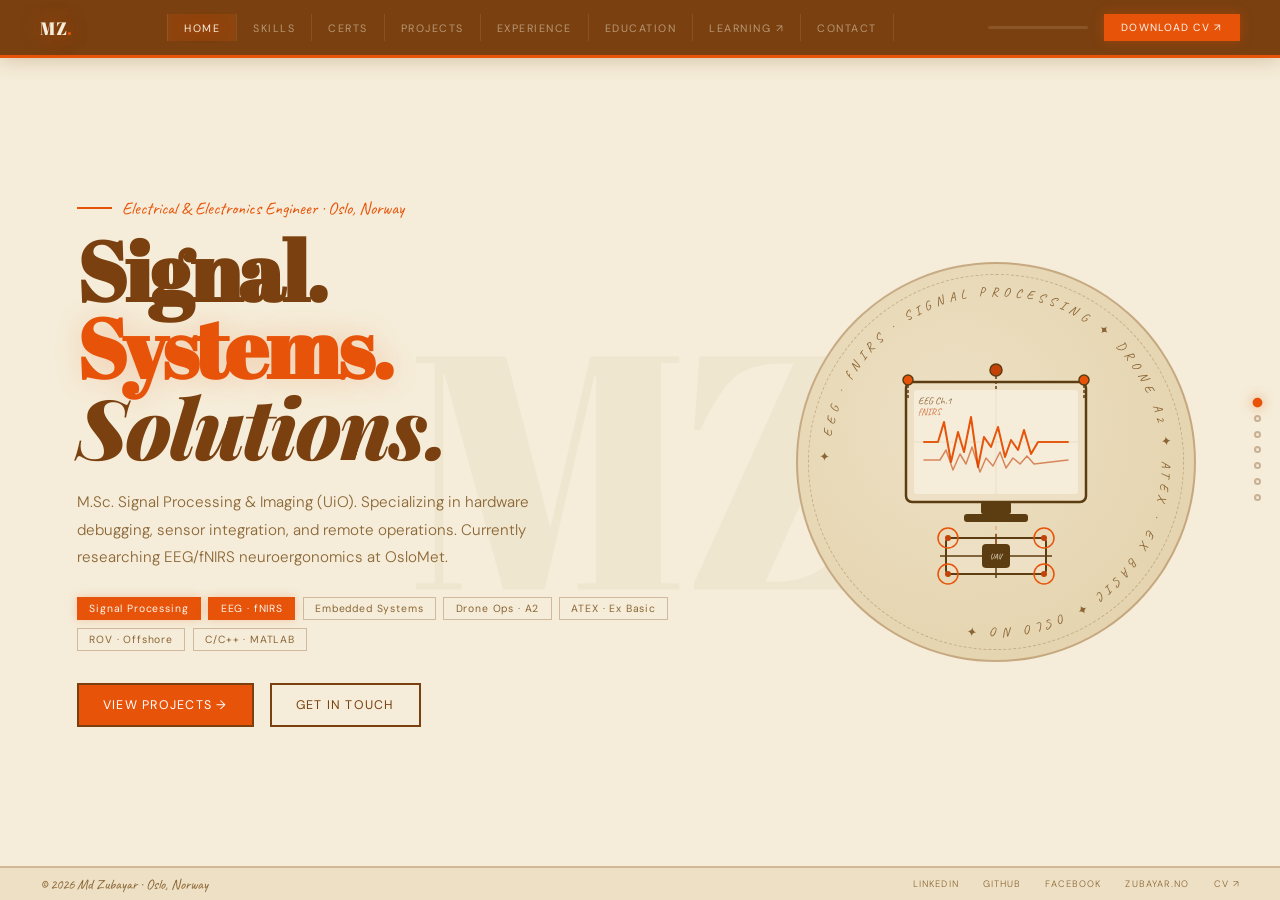
==== commit 8a6b6f4d: "Add files via upload" ====
--- a/index.html
+++ b/index.html
@@ -697,7 +697,8 @@
     <li><a href="#" onclick="goTo(2);return false;" data-panel="2">Certs</a></li>
     <li><a href="#" onclick="goTo(3);return false;" data-panel="3">Projects</a></li>
     <li><a href="#" onclick="goTo(4);return false;" data-panel="4">Experience</a></li>
-    <li><a href="#" onclick="goTo(5);return false;" data-panel="5">Education</a></li>
+    <li><a href="#" onclick="goTo(5);return false;" data-panel="5">Education</a></li>
+    <li><a href="/learning/" target="_blank">Learning &#x2197;</a></li>
     <li><a href="#" onclick="goTo(6);return false;" data-panel="6">Contact</a></li>
   </ul>
   <div class="tn-right">
@@ -1415,4 +1416,4 @@
 updateUI();
 </script>
 </body>
-</html>
+</html>
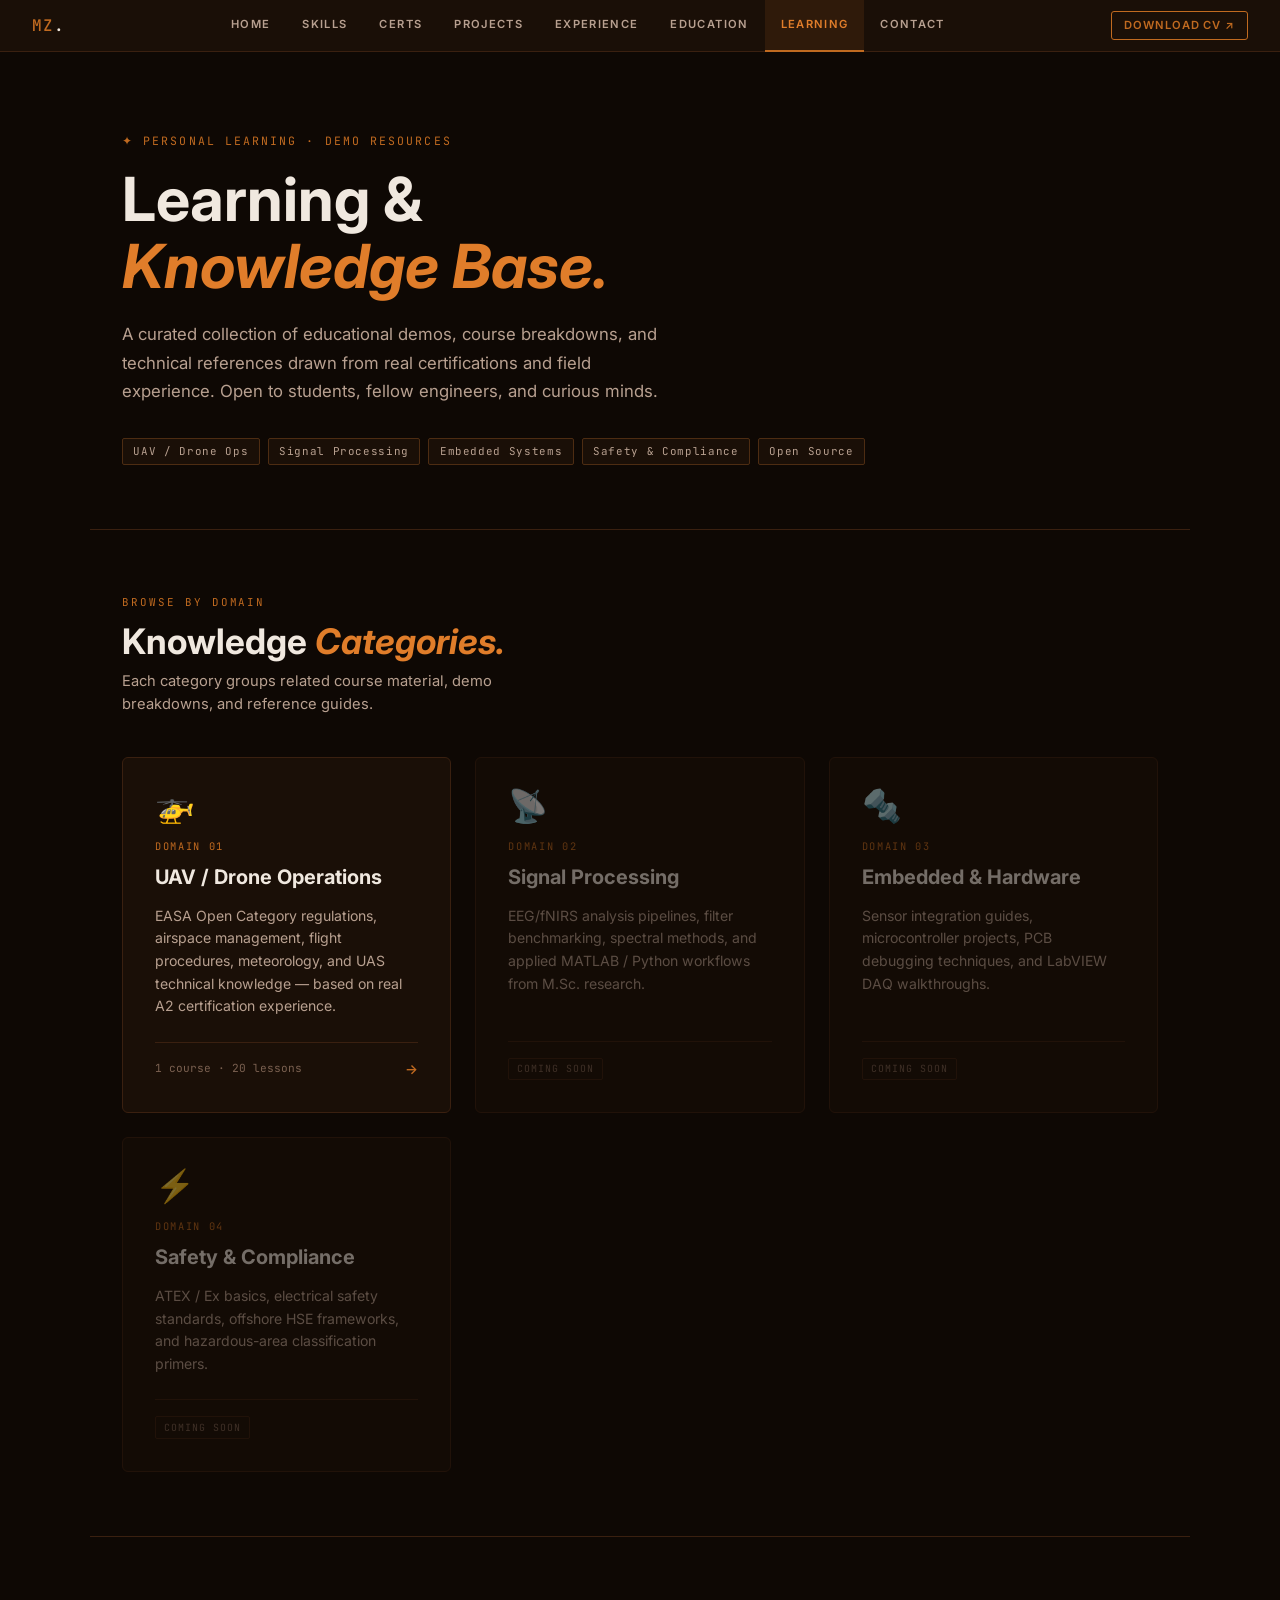
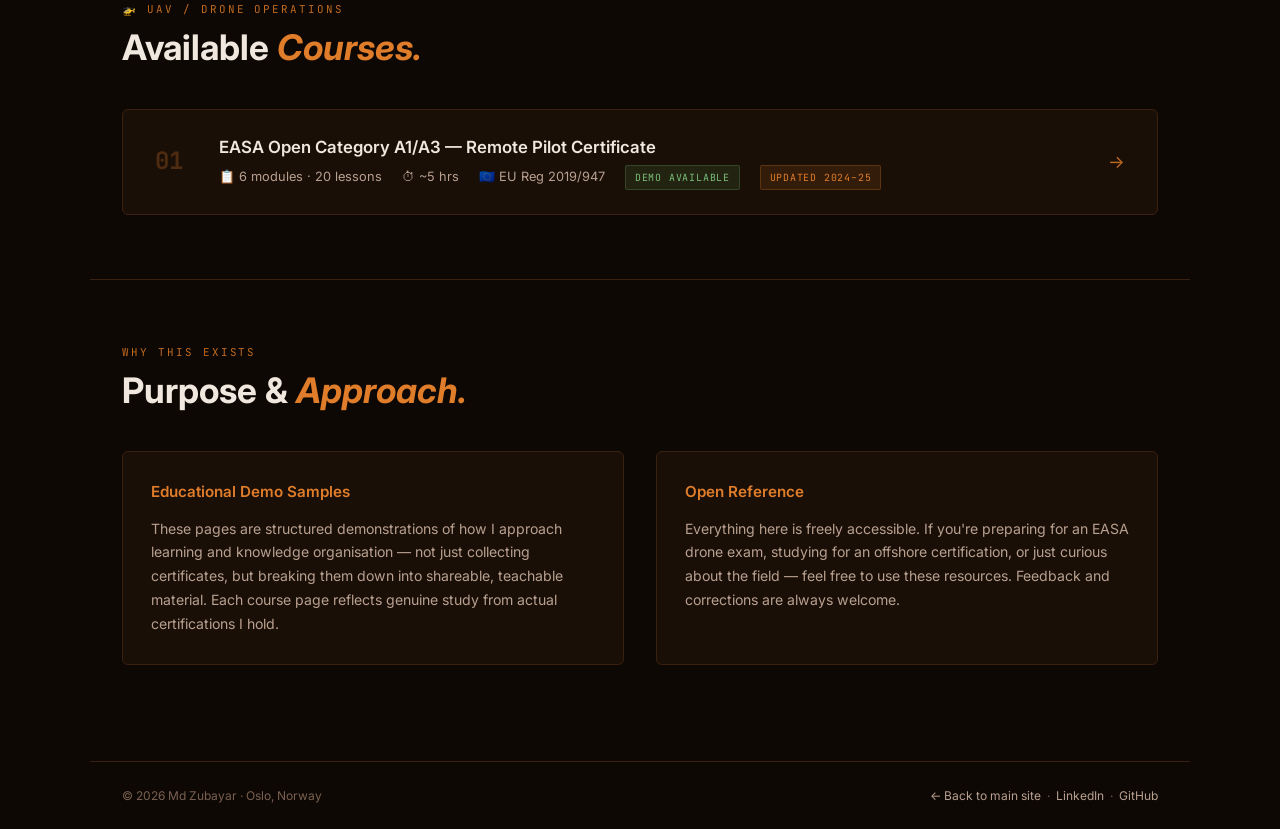
==== commit e15d3ad0: "Update index.html" ====
--- a/index.html
+++ b/index.html
@@ -1,1419 +1,514 @@
-<!DOCTYPE html>
-<html lang="en">
-<head>
-<meta charset="UTF-8">
-<meta name="viewport" content="width=device-width, initial-scale=1.0">
-<title>Md Zubayar — Electrical & Electronics Engineer</title>
-<link rel="preconnect" href="https://fonts.googleapis.com">
-<link href="https://fonts.googleapis.com/css2?family=Abril+Fatface&family=Playfair+Display:ital,wght@0,900;1,700;1,900&family=DM+Sans:ital,opsz,wght@0,9..40,300;0,9..40,400;0,9..40,500;1,9..40,300&family=Caveat:wght@500;700&display=swap" rel="stylesheet">
-<style>
-*,*::before,*::after{box-sizing:border-box;margin:0;padding:0}
-
-:root{
-  --cream:   #F5EDD9;
-  --cream2:  #EDE0C4;
-  --cream3:  #E2D0A8;
-  --orange:  #E8530A;
-  --orange2: #C44208;
-  --amber:   #7A4010;
-  --tawny:   #A05020;
-  --brown:   #5C3D11;
-  --mid:     #8B6535;
-  --light:   #C4A46B;
-  --white:   #FAF6EE;
-  --forest:  #2A4A2A;
-  --steel:   #2A3A4A;
-  --glow-o:  rgba(232,83,10,0.18);
-  --glow-o2: rgba(232,83,10,0.08);
-  --abril:   'Abril Fatface', serif;
-  --play:    'Playfair Display', serif;
-  --body:    'DM Sans', sans-serif;
-  --hand:    'Caveat', cursive;
-  --nav-h:   58px;
-  --footer-h:34px;
-}
-
-html, body { width:100%; height:100%; overflow:hidden; }
-
-body {
-  background: var(--cream);
-  color: var(--brown);
-  font-family: var(--body);
-  font-weight: 300;
-  cursor: auto;
-}
-
-/* paper texture */
-body::before {
-  content:''; position:fixed; inset:0; z-index:0; pointer-events:none;
-  background-image: url("data:image/svg+xml,%3Csvg xmlns='http://www.w3.org/2000/svg' width='400' height='400'%3E%3Cfilter id='n'%3E%3CfeTurbulence type='fractalNoise' baseFrequency='0.65' numOctaves='4' stitchTiles='stitch'/%3E%3C/filter%3E%3Crect width='400' height='400' filter='url(%23n)' opacity='0.032'/%3E%3C/svg%3E");
-}
-
-/* ── TOP NAV ── */
-#topnav {
-  position:fixed; top:0; left:0; right:0; z-index:200;
-  height:var(--nav-h);
-  background:var(--amber);
-  border-bottom:3px solid var(--orange);
-  display:flex; align-items:center; justify-content:space-between;
-  padding:0 2.5rem;
-  box-shadow:0 2px 20px rgba(122,64,16,0.25);
-}
-.tn-logo {
-  font-family:var(--abril); font-size:1.1rem;
-  color:var(--cream); text-decoration:none; letter-spacing:.04em;
-  text-shadow:0 0 20px rgba(232,83,10,0.5);
-}
-.tn-logo span{color:var(--orange);}
-.tn-links { display:flex; gap:0; list-style:none; }
-.tn-links li a {
-  display:block; font-family:var(--body); font-size:.67rem;
-  font-weight:400; letter-spacing:.14em; text-transform:uppercase;
-  color:rgba(245,237,217,.5); text-decoration:none;
-  padding:.42rem 1rem;
-  border-left:1px solid rgba(245,237,217,.1);
-  transition:color .2s, background .2s;
-  white-space:nowrap;
-}
-.tn-links li:last-child a{border-right:1px solid rgba(245,237,217,.1);}
-.tn-links li a:hover,
-.tn-links li a.active {
-  color:var(--cream);
-  background:var(--glow-o);
-  text-shadow:0 0 12px rgba(232,83,10,0.6);
-}
-.tn-right{display:flex;align-items:center;gap:1rem;}
-.tn-progress-wrap{width:100px;height:3px;background:rgba(245,237,217,.12);border-radius:2px;overflow:hidden;}
-.tn-progress-fill{height:100%;width:0%;background:var(--orange);box-shadow:0 0 8px var(--orange);transition:width .15s linear;}
-.tn-cv {
-  font-family:var(--body); font-size:.65rem; font-weight:400;
-  letter-spacing:.12em; text-transform:uppercase;
-  padding:.42rem 1.1rem;
-  background:var(--orange); color:var(--white);
-  text-decoration:none; transition:background .2s, box-shadow .2s;
-  white-space:nowrap; border:none;
-  box-shadow:0 0 12px rgba(232,83,10,0.35);
-}
-.tn-cv:hover{background:var(--orange2);box-shadow:0 0 20px rgba(232,83,10,0.55);}
-
-/* ── SCROLL HINT ── */
-#scroll-hint {
-  position:fixed; bottom:calc(var(--footer-h) + 1.2rem); left:50%; transform:translateX(-50%);
-  z-index:200; display:flex; align-items:center; gap:.7rem;
-  font-family:var(--hand); font-size:1.05rem; color:var(--mid);
-  pointer-events:none;
-  animation:hintFade 3.5s ease 1.8s forwards; opacity:0;
-}
-@keyframes hintFade{0%{opacity:0}20%{opacity:1}75%{opacity:1}100%{opacity:0}}
-.hint-arrow{font-size:1.3rem;animation:bounceX .9s ease-in-out infinite;}
-@keyframes bounceX{0%,100%{transform:translateX(0)}50%{transform:translateX(9px)}}
-
-/* ── HORIZONTAL TRACK ── */
-#track {
-  position:fixed;
-  top:var(--nav-h); left:0;
-  height:calc(100vh - var(--nav-h) - var(--footer-h));
-  display:flex;
-  will-change:transform;
-}
-
-/* ── PANEL BASE ── */
-.panel {
-  width:100vw; height:100%;
-  flex-shrink:0; position:relative;
-  overflow:hidden; display:flex; align-items:center;
-}
-
-/* shared typography */
-.sec-label{
-  font-family:var(--hand); font-size:1rem; color:var(--orange);
-  margin-bottom:.6rem;
-  display:flex; align-items:center; gap:.55rem;
-  text-shadow:0 0 10px rgba(232,83,10,0.3);
-}
-.sec-label::before{content:'✦';font-size:.7rem;}
-
-h2.big{
-  font-family:var(--abril);
-  font-size:clamp(1.8rem,3vw,3.2rem);
-  line-height:1.0;
-  letter-spacing:-.02em;
-  color:var(--amber);
-  margin-bottom:.9rem;
-}
-h2.big em{
-  font-family:var(--play); font-style:italic; font-weight:900;
-  color:var(--orange);
-}
-.body-text{font-size:.88rem;color:var(--mid);line-height:1.75;font-weight:300;}
-
-/* glow highlight replaces black */
-.glow-accent{
-  background:linear-gradient(135deg,#7A4010,#A05020);
-  color:var(--cream);
-  position:relative;
-}
-.glow-accent::before{
-  content:'';position:absolute;inset:0;
-  background:radial-gradient(ellipse at 30% 50%, rgba(232,83,10,0.18) 0%, transparent 70%);
-  pointer-events:none;
-}
-
-/* card with warm shadow */
-.card{
-  border:2px solid rgba(122,64,16,0.35);
-  background:var(--white);
-  position:relative; transition:transform .2s, box-shadow .2s;
-}
-.card::after{
-  content:''; position:absolute; top:5px; left:5px; right:-5px; bottom:-5px;
-  border:1.5px solid rgba(232,83,10,0.2);
-  background:var(--cream2); z-index:-1; transition:all .2s;
-}
-.card:hover{transform:translate(-3px,-3px);box-shadow:6px 6px 0 rgba(232,83,10,0.2);}
-.card:hover::after{top:8px;left:8px;right:-8px;bottom:-8px;}
-
-.tag{
-  display:inline-block; font-size:.6rem; font-weight:400;
-  letter-spacing:.07em; text-transform:uppercase;
-  padding:.2rem .62rem;
-  border:1.5px solid rgba(122,64,16,0.35);
-  color:var(--mid); margin:.18rem .18rem 0 0; transition:all .2s;
-}
-.tag:hover{background:var(--orange);border-color:var(--orange);color:#fff;}
-.tag.o{background:#FBE8DB;border-color:rgba(232,83,10,0.4);color:var(--orange2);}
-
-.btn{
-  display:inline-flex;align-items:center;gap:.5rem;
-  font-family:var(--body);font-weight:400;
-  font-size:.78rem;letter-spacing:.1em;text-transform:uppercase;
-  padding:.75rem 1.5rem; text-decoration:none;
-  position:relative; transition:transform .2s, box-shadow .2s;
-}
-.btn::after{content:'';position:absolute;top:4px;left:4px;right:-4px;bottom:-4px;z-index:-1;}
-.btn:hover{transform:translate(-2px,-2px);}
-.btn.fill{background:var(--orange);color:#fff;border:2px solid var(--amber);}
-.btn.fill::after{background:rgba(122,64,16,0.35);border:2px solid var(--amber);}
-.btn.fill:hover{background:var(--orange2);box-shadow:0 4px 16px rgba(232,83,10,0.35);}
-.btn.outline{background:transparent;color:var(--amber);border:2px solid var(--amber);}
-.btn.outline::after{background:var(--cream2);border:2px solid rgba(122,64,16,0.25);}
-.btn.outline:hover{background:rgba(122,64,16,0.06);}
-
-/* ═══════════════ PANEL 0 — HERO ═══════════════ */
-#p-hero{background:var(--cream);}
-.hero-inner{
-  padding:0 5vw 0 6vw;
-  display:grid;
-  grid-template-columns:1fr 420px;
-  gap:4vw; align-items:center; width:100%;
-}
-.hero-bg-word{
-  position:absolute; font-family:var(--abril); font-size:26vw;
-  color:rgba(122,64,16,0.045); white-space:nowrap;
-  top:50%;left:50%;transform:translate(-50%,-50%);
-  pointer-events:none;user-select:none;letter-spacing:-.03em;
-}
-.eyebrow{
-  font-family:var(--hand);font-size:1.1rem;color:var(--orange);
-  margin-bottom:.8rem;display:flex;align-items:center;gap:.6rem;
-}
-.eyebrow::before{content:'';display:inline-block;width:2.2rem;height:2px;background:var(--orange);}
-h1.hero-t{
-  font-family:var(--abril);
-  font-size:clamp(3rem,6.5vw,7rem);
-  line-height:.93; letter-spacing:-.025em; margin-bottom:1.4rem;
-  color:var(--amber);
-}
-h1.hero-t .or{color:var(--orange);text-shadow:0 0 30px rgba(232,83,10,0.2);}
-h1.hero-t .it{font-family:var(--play);font-style:italic;font-weight:900;}
-.hero-desc{font-size:.95rem;color:var(--mid);line-height:1.8;max-width:460px;margin-bottom:1.6rem;}
-.hero-chips{display:flex;flex-wrap:wrap;gap:.45rem;margin-bottom:2rem;}
-.chip{
-  font-size:.65rem;font-weight:400;letter-spacing:.08em;
-  padding:.26rem .72rem;
-  border:1.5px solid rgba(122,64,16,0.3);
-  color:var(--mid); transition:all .2s;
-}
-.chip.hot{
-  background:var(--orange); color:var(--white);
-  border-color:var(--orange);
-  box-shadow:0 0 10px rgba(232,83,10,0.25);
-}
-.hero-btns{display:flex;gap:1rem;flex-wrap:wrap;}
-
-/* hero illustration frame */
-.hero-illo-frame{
-  width:400px;height:400px;
-  border:2.5px solid rgba(122,64,16,0.3);
-  border-radius:50%;
-  background:radial-gradient(circle at 40% 40%, #EDE0C4 0%, #E2D0A8 100%);
-  display:flex;align-items:center;justify-content:center;
-  position:relative;overflow:hidden;flex-shrink:0;
-}
-.hero-illo-frame::before{
-  content:'';position:absolute;inset:10px;
-  border:1px dashed rgba(139,101,53,0.35);
-  border-radius:50%;pointer-events:none;
-}
-.rot-ring{position:absolute;inset:0;animation:spin 22s linear infinite;}
-@keyframes spin{to{transform:rotate(360deg)}}
-
-/* ═══════════════ PANEL 1 — SKILLS ═══════════════ */
-#p-skills{background:var(--white);}
-.skills-inner{
-  padding:0 5vw 0 6vw;
-  width:100%;
-  display:grid;
-  grid-template-columns:200px 1fr 280px;
-  gap:3vw; align-items:start;
-}
-.skill-group{margin-bottom:1.5rem;}
-.sgroup-title{
-  font-family:var(--abril);font-size:.9rem;letter-spacing:.02em;
-  color:var(--amber); padding-bottom:.45rem; margin-bottom:.8rem;
-  border-bottom:2px solid rgba(122,64,16,0.2);
-  display:flex;align-items:center;justify-content:space-between;
-}
-.sgroup-title span{color:var(--orange);font-size:.8rem;}
-.skill-row{margin-bottom:.75rem;}
-.skill-top{display:flex;justify-content:space-between;align-items:baseline;margin-bottom:.3rem;}
-.skill-name{font-size:.8rem;font-weight:400;color:var(--amber);}
-.skill-pct{font-family:var(--hand);font-size:.9rem;color:var(--orange);}
-.skill-track{
-  height:6px;
-  background:var(--cream2);
-  border:1.5px solid rgba(122,64,16,0.2);
-}
-.skill-fill{
-  height:100%;
-  background:linear-gradient(90deg,var(--orange2),var(--orange));
-  box-shadow:0 0 6px rgba(232,83,10,0.3);
-  width:0%;
-  transition:width 1.2s cubic-bezier(.25,.46,.45,.94);
-  position:relative;
-}
-
-/* lang/tools panel — warm tawny instead of black */
-.lang-panel{
-  background:linear-gradient(145deg,#7A4010,#5C3010);
-  color:var(--cream); padding:1.8rem;
-  border:2px solid rgba(122,64,16,0.5);
-  position:relative;
-  box-shadow:0 4px 24px rgba(122,64,16,0.25), inset 0 0 40px rgba(232,83,10,0.07);
-}
-.lang-panel::after{
-  content:'';position:absolute;top:6px;left:6px;right:-6px;bottom:-6px;
-  background:var(--orange);
-  border:1.5px solid rgba(122,64,16,0.5);
-  z-index:-1;
-}
-.lang-title{
-  font-family:var(--abril);font-size:.9rem;color:var(--cream);
-  border-bottom:1px solid rgba(245,237,217,.15);padding-bottom:.5rem;margin-bottom:1rem;
-  text-shadow:0 0 12px rgba(232,83,10,0.3);
-}
-.lang-item{
-  display:flex;justify-content:space-between;align-items:baseline;
-  padding:.45rem 0;border-bottom:1px solid rgba(245,237,217,.08);
-}
-.lang-n{font-size:.85rem;font-weight:400;color:var(--cream);}
-.lang-l{font-family:var(--hand);font-size:.95rem;color:rgba(245,237,217,.75);}
-.tools-wrap{margin-top:1.2rem;}
-.tools-title{font-family:var(--abril);font-size:.82rem;color:var(--cream);margin-bottom:.65rem;opacity:.9;}
-.tool-badge{
-  display:inline-block;font-size:.58rem;font-weight:400;letter-spacing:.07em;
-  padding:.2rem .55rem;
-  border:1px solid rgba(245,237,217,.18);
-  color:rgba(245,237,217,.65);
-  margin:.15rem .15rem 0 0;transition:all .2s;
-}
-.tool-badge:hover{background:var(--orange);border-color:var(--orange);color:#fff;}
-
-/* ═══════════════ PANEL 2 — CERTS ═══════════════ */
-#p-certs{background:var(--cream);}
-.certs-inner{
-  padding:0 5vw 0 6vw;
-  width:100%;
-  display:grid;
-  grid-template-columns:200px 1fr;
-  gap:4vw; align-items:start;
-}
-.certs-grid{
-  display:grid; grid-template-columns:1fr 1fr; gap:1rem;
-}
-.cert-card{
-  padding:1.6rem;
-  border:2px solid rgba(122,64,16,0.28);
-  background:var(--white);
-  position:relative; transition:transform .2s, box-shadow .2s;
-}
-.cert-card::after{
-  content:'';position:absolute;top:5px;left:5px;right:-5px;bottom:-5px;
-  border:1.5px solid rgba(232,83,10,0.18);
-  background:var(--cream2);z-index:-1;transition:all .2s;
-}
-.cert-card:hover{transform:translate(-3px,-3px);box-shadow:5px 5px 0 rgba(232,83,10,0.15);}
-.cert-card:hover::after{top:8px;left:8px;right:-8px;bottom:-8px;}
-
-/* featured cert — warm glow instead of black */
-.cert-card.feat{
-  background:linear-gradient(135deg,#7A4010,#5C3010);
-  color:var(--cream); grid-column:span 2;
-  border-color:rgba(232,83,10,0.5);
-  box-shadow:0 4px 24px rgba(122,64,16,0.2), inset 0 0 40px rgba(232,83,10,0.06);
-}
-.cert-card.feat::after{background:var(--orange);border-color:rgba(122,64,16,0.4);}
-
-.cert-icon{font-size:1.8rem;margin-bottom:.75rem;display:block;}
-.cert-name{
-  font-family:var(--abril);font-size:.92rem;color:inherit;
-  line-height:1.2;margin-bottom:.3rem;
-}
-.cert-card.feat .cert-name{font-size:1.05rem;text-shadow:0 0 12px rgba(232,83,10,0.2);}
-.cert-issuer{font-size:.68rem;color:var(--mid);font-weight:400;letter-spacing:.04em;margin-bottom:.65rem;}
-.cert-card.feat .cert-issuer{color:rgba(245,237,217,.6);}
-.cert-valid{font-family:var(--hand);font-size:.85rem;color:var(--mid);margin-bottom:.65rem;}
-.cert-card.feat .cert-valid{color:rgba(245,237,217,.55);}
-.cert-status{
-  display:inline-flex;align-items:center;gap:.3rem;
-  font-size:.62rem;font-weight:400;letter-spacing:.1em;text-transform:uppercase;
-  padding:.18rem .6rem;border:1.5px solid;
-}
-.active-s{border-color:var(--orange);color:var(--orange);}
-.cert-card.feat .active-s{
-  background:var(--orange);color:#fff;border-color:transparent;
-  box-shadow:0 0 8px rgba(232,83,10,0.4);
-}
-.cert-desc{font-size:.76rem;line-height:1.6;color:rgba(245,237,217,.65);margin-top:.6rem;}
-
-/* ═══════════════ PANEL 3 — PROJECTS ═══════════════ */
-#p-projects{
-  background:linear-gradient(160deg,#2A3A4A 0%,#1E2C3A 100%);
-}
-#p-projects .sec-label{color:var(--orange);text-shadow:0 0 12px rgba(232,83,10,0.5);}
-#p-projects h2.big{color:var(--cream);}
-#p-projects h2.big em{color:var(--orange);}
-#p-projects .body-text{color:rgba(245,237,217,.55);}
-.proj-inner{
-  padding:0 5vw 0 6vw;
-  width:100%; display:grid; grid-template-columns:200px 1fr;
-  gap:4vw; align-items:start;
-}
-.proj-list{display:flex;flex-direction:column;}
-.proj-row{
-  display:grid; grid-template-columns:48px 1fr 32px;
-  gap:1.2rem; align-items:center;
-  padding:1.2rem 0;
-  border-bottom:1px solid rgba(245,237,217,.07);
-  cursor:pointer; position:relative;
-  transition:padding-left .25s;
-}
-.proj-row::before{
-  content:'';position:absolute;left:0;top:0;bottom:0;
-  width:0;background:rgba(232,83,10,0.06);transition:width .3s;
-}
-.proj-row:hover::before{width:100%;}
-.proj-row:hover{padding-left:.7rem;}
-.proj-num{
-  font-family:var(--abril);font-size:2rem;
-  color:rgba(245,237,217,.08);line-height:1;transition:color .25s;
-}
-.proj-row:hover .proj-num{color:var(--orange);text-shadow:0 0 12px rgba(232,83,10,0.4);}
-.proj-title{
-  font-family:var(--abril);font-size:1.1rem;
-  color:rgba(245,237,217,.85);line-height:1.15;margin-bottom:.25rem;
-  transition:color .25s;
-}
-.proj-row:hover .proj-title{color:var(--orange);}
-.proj-desc{font-size:.74rem;color:rgba(245,237,217,.4);line-height:1.55;margin-bottom:.4rem;}
-.proj-tags-row{display:flex;flex-wrap:wrap;gap:.25rem;}
-.ptag{
-  font-size:.56rem;font-weight:400;letter-spacing:.07em;text-transform:uppercase;
-  padding:.16rem .5rem;
-  border:1px solid rgba(245,237,217,.12);color:rgba(245,237,217,.3);transition:all .2s;
-}
-.proj-row:hover .ptag{border-color:rgba(232,83,10,.3);color:var(--orange);}
-.proj-arrow{font-size:1.3rem;color:rgba(245,237,217,.12);transition:color .2s,transform .2s;}
-.proj-row:hover .proj-arrow{color:var(--orange);transform:translate(3px,-3px);text-shadow:0 0 8px rgba(232,83,10,0.5);}
-
-/* ═══════════════ PANEL 4 — EXPERIENCE ═══════════════ */
-#p-exp{background:var(--cream2);}
-.exp-inner{
-  padding:0 5vw 0 6vw;
-  width:100%; display:grid; grid-template-columns:240px 1fr;
-  gap:4vw; align-items:start;
-}
-.exp-left-panel{
-  display:flex;flex-direction:column;gap:1.5rem;
-}
-.exp-illo-frame{
-  border:2px solid rgba(122,64,16,0.3);
-  background:var(--white); padding:1.5rem;
-  display:flex;align-items:center;justify-content:center;
-  position:relative;
-}
-.exp-illo-frame::after{
-  content:'';position:absolute;top:6px;left:6px;right:-6px;bottom:-6px;
-  background:var(--orange);
-  border:1.5px solid rgba(122,64,16,0.4);z-index:-1;
-}
-.exp-quote{
-  font-family:var(--hand);font-size:1.2rem;
-  color:var(--orange);text-align:center;line-height:1.4;
-  text-shadow:0 0 12px rgba(232,83,10,0.2);
-}
-.exp-list{display:flex;flex-direction:column;}
-.exp-item{
-  padding:1.5rem 0;
-  border-bottom:1.5px solid rgba(122,64,16,0.2);
-}
-.exp-item:first-child{border-top:1.5px solid rgba(122,64,16,0.2);}
-.exp-period{font-family:var(--hand);font-size:.95rem;color:var(--orange);margin-bottom:.3rem;}
-.exp-role{
-  font-family:var(--abril);font-size:1.2rem;
-  color:var(--amber);line-height:1.1;margin-bottom:.2rem;
-}
-.exp-org{font-size:.74rem;color:var(--mid);font-weight:400;letter-spacing:.04em;margin-bottom:.8rem;}
-.exp-bullets{list-style:none;}
-.exp-bullets li{
-  font-size:.8rem;color:var(--brown);line-height:1.6;
-  padding-left:1.2rem;position:relative;margin-bottom:.25rem;
-}
-.exp-bullets li::before{content:'✦';position:absolute;left:0;color:var(--orange);font-size:.42rem;top:.4rem;}
-.exp-tags{display:flex;flex-wrap:wrap;gap:.28rem;margin-top:.6rem;}
-.exp-tag{
-  font-size:.56rem;font-weight:400;letter-spacing:.07em;text-transform:uppercase;
-  padding:.16rem .5rem;border:1px solid rgba(122,64,16,0.28);color:var(--mid);
-  transition:all .2s;
-}
-.exp-tag:hover{background:var(--orange);border-color:var(--orange);color:#fff;}
-
-/* ═══════════════ PANEL 5 — EDUCATION ═══════════════ */
-#p-edu{background:var(--white);}
-.edu-inner{
-  padding:0 5vw 0 6vw;
-  width:100%; display:grid; grid-template-columns:200px 1fr;
-  gap:4vw; align-items:start;
-}
-.edu-grid{display:grid;grid-template-columns:1fr 1fr;gap:1rem;}
-.edu-card{
-  padding:1.6rem; border:2px solid rgba(122,64,16,0.25);
-  background:var(--cream); position:relative; transition:transform .2s, box-shadow .2s;
-}
-.edu-card::after{
-  content:'';position:absolute;top:5px;left:5px;right:-5px;bottom:-5px;
-  border:1.5px solid rgba(232,83,10,0.15);
-  background:var(--cream2);z-index:-1;transition:all .2s;
-}
-.edu-card:hover{transform:translate(-3px,-3px);box-shadow:5px 5px 0 rgba(232,83,10,0.15);}
-.edu-card:hover::after{top:8px;left:8px;right:-8px;bottom:-8px;}
-
-/* featured edu card — tawny glow instead of black */
-.edu-card.feat-edu{
-  background:linear-gradient(140deg,#6A3808,#7A4010);
-  color:var(--cream); grid-column:span 2;
-  display:grid; grid-template-columns:1fr 1fr; gap:2rem;
-  border-color:rgba(232,83,10,0.4);
-  box-shadow:0 4px 20px rgba(122,64,16,0.18);
-}
-.edu-card.feat-edu::after{background:var(--orange);border-color:rgba(122,64,16,0.35);}
-.edu-card.feat-edu .edu-school{color:rgba(245,237,217,.55);}
-.edu-card.feat-edu .edu-detail{color:rgba(245,237,217,.65);}
-.edu-year-b{
-  display:inline-block; font-family:var(--hand); font-size:.9rem;
-  padding:.18rem .65rem; border:1.5px solid var(--orange);
-  color:var(--orange); margin-bottom:.8rem;
-}
-.edu-degree{
-  font-family:var(--abril); font-size:1rem; color:inherit;
-  line-height:1.2; margin-bottom:.28rem;
-}
-.edu-school{font-size:.68rem;color:var(--mid);font-weight:400;letter-spacing:.07em;text-transform:uppercase;margin-bottom:.8rem;}
-.edu-detail{font-size:.77rem;color:var(--brown);line-height:1.62;}
-.edu-tags{display:flex;flex-wrap:wrap;gap:.28rem;margin-top:.8rem;}
-.edu-tag{
-  font-size:.58rem;font-weight:400;letter-spacing:.07em;text-transform:uppercase;
-  padding:.18rem .55rem;border:1px solid rgba(122,64,16,0.28);color:var(--mid);
-}
-.edu-card.feat-edu .edu-tag{border-color:rgba(245,237,217,.18);color:rgba(245,237,217,.6);}
-
-/* stats box — orange */
-.stats-box{
-  background:var(--orange); border:2px solid rgba(122,64,16,0.4);
-  padding:1.5rem; position:relative; grid-column:span 2;
-  box-shadow:0 4px 16px rgba(232,83,10,0.2);
-}
-.stats-box::after{
-  content:'';position:absolute;top:5px;left:5px;right:-5px;bottom:-5px;
-  background:var(--tawny); border:1.5px solid rgba(122,64,16,0.3);z-index:-1;
-}
-.stats-grid{display:grid;grid-template-columns:repeat(4,1fr);gap:.7rem;}
-.stat-item{text-align:center;padding:.7rem;background:rgba(255,255,255,0.12);}
-.stat-n{font-family:var(--abril);font-size:1.8rem;color:var(--white);line-height:1;}
-.stat-l{font-size:.58rem;letter-spacing:.1em;text-transform:uppercase;color:rgba(255,255,255,.75);margin-top:.2rem;}
-
-/* ═══════════════ PANEL 6 — CONTACT ═══════════════ */
-#p-contact{background:var(--orange);}
-.contact-inner{
-  padding:0 5vw 0 6vw;
-  width:100%; display:grid; grid-template-columns:1fr 1fr;
-  gap:5vw; align-items:start;
-}
-#p-contact .sec-label{color:rgba(26,18,8,.7);text-shadow:none;}
-#p-contact .sec-label::before{color:rgba(26,18,8,.5);}
-#p-contact h2.big{color:rgba(26,18,8,.9);}
-#p-contact h2.big em{color:var(--white);}
-#p-contact .body-text{color:rgba(26,18,8,.65);}
-.contact-links{display:flex;flex-direction:column;gap:.65rem;}
-.clink{
-  display:flex;align-items:center;gap:.9rem;
-  padding:.9rem 1.1rem;
-  border:2px solid rgba(26,18,8,.25);
-  background:var(--cream); text-decoration:none; color:var(--amber);
-  position:relative; transition:transform .2s, box-shadow .2s;
-}
-.clink::after{
-  content:'';position:absolute;top:4px;left:4px;right:-4px;bottom:-4px;
-  background:rgba(26,18,8,.12);border:1.5px solid rgba(26,18,8,.2);z-index:-1;transition:all .2s;
-}
-.clink:hover{transform:translate(-2px,-2px);background:var(--amber);color:var(--cream);box-shadow:4px 4px 0 rgba(26,18,8,.2);}
-.clink:hover::after{top:6px;left:6px;right:-6px;bottom:-6px;}
-.clink-icon{font-size:.95rem;width:18px;text-align:center;flex-shrink:0;}
-.clink-meta{flex:1;}
-.clink-val{font-size:.82rem;font-weight:400;}
-.clink-lbl{font-size:.6rem;letter-spacing:.1em;text-transform:uppercase;color:var(--mid);}
-.clink:hover .clink-lbl{color:rgba(245,237,217,.55);}
-.clink-arr{font-size:.95rem;opacity:.3;transition:opacity .2s,transform .2s;}
-.clink:hover .clink-arr{opacity:1;transform:translate(3px,-3px);}
-
-.cform{display:flex;flex-direction:column;gap:.8rem;}
-.cf-label{
-  display:block;font-size:.63rem;font-weight:400;
-  letter-spacing:.13em;text-transform:uppercase;
-  color:rgba(26,18,8,.7);margin-bottom:.35rem;
-}
-.cf-input{
-  width:100%;background:var(--cream);
-  border:2px solid rgba(26,18,8,.25);
-  padding:.75rem .9rem;font-family:var(--body);font-size:.85rem;
-  font-weight:300;color:var(--amber);outline:none;resize:vertical;
-  transition:border-color .2s, box-shadow .2s;
-}
-.cf-input:focus{border-color:rgba(26,18,8,.5);box-shadow:3px 3px 0 rgba(26,18,8,.15);}
-.cf-input::placeholder{color:var(--light);}
-textarea.cf-input{min-height:100px;}
-.cf-btn{
-  width:100%;padding:.85rem;
-  background:var(--amber);color:var(--cream);border:2px solid rgba(26,18,8,.3);
-  font-family:var(--body);font-weight:400;font-size:.78rem;
-  letter-spacing:.12em;text-transform:uppercase;cursor:pointer;
-  position:relative;transition:transform .2s,background .2s,box-shadow .2s;
-}
-.cf-btn::after{
-  content:'';position:absolute;top:4px;left:4px;right:-4px;bottom:-4px;
-  background:rgba(26,18,8,.2);border:1.5px solid rgba(26,18,8,.25);z-index:-1;
-}
-.cf-btn:hover{background:var(--tawny);transform:translate(-2px,-2px);box-shadow:4px 4px 0 rgba(26,18,8,.15);}
-.form-ok{
-  display:none;padding:1.4rem;
-  background:var(--amber);color:var(--cream);
-  border:2px solid rgba(26,18,8,.3);text-align:center;
-  font-family:var(--abril);font-size:1.2rem;line-height:1.5;
-}
-
-/* ref cards */
-.ref-card{
-  padding:1.2rem;border:2px solid rgba(26,18,8,.2);
-  background:var(--cream);position:relative;margin-top:.7rem;transition:transform .2s;
-}
-.ref-card::after{
-  content:'';position:absolute;top:4px;left:4px;right:-4px;bottom:-4px;
-  background:rgba(122,64,16,0.2);border:1.5px solid rgba(26,18,8,.15);z-index:-1;
-}
-.ref-card:hover{transform:translate(-2px,-2px);}
-.ref-name{font-family:var(--abril);font-size:.95rem;color:var(--amber);margin-bottom:.2rem;}
-.ref-role{font-size:.72rem;color:var(--brown);font-style:italic;margin-bottom:.5rem;line-height:1.4;}
-.ref-contact{font-size:.72rem;color:var(--mid);line-height:1.55;}
-
-/* ── FOOTER STRIP — cream, no black ── */
-#footer-strip{
-  position:fixed;bottom:0;left:0;right:0;z-index:200;
-  height:var(--footer-h);
-  background:var(--cream2);
-  border-top:2px solid rgba(122,64,16,0.25);
-  display:flex;align-items:center;justify-content:space-between;
-  padding:0 2.5rem;
-}
-.fs-left{font-family:var(--hand);font-size:.9rem;color:var(--mid);}
-.fs-right{display:flex;gap:1.5rem;}
-.fs-right a{
-  font-size:.58rem;letter-spacing:.12em;text-transform:uppercase;
-  color:var(--mid);text-decoration:none;transition:color .2s;
-}
-.fs-right a:hover{color:var(--orange);}
-
-/* dot nav */
-#dot-nav{
-  position:fixed;right:1.2rem;top:50%;transform:translateY(-50%);
-  z-index:200;display:flex;flex-direction:column;gap:.55rem;
-}
-.dot{
-  width:7px;height:7px;border-radius:50%;
-  border:2px solid rgba(122,64,16,0.35);background:transparent;
-  cursor:pointer;transition:background .2s,transform .2s,box-shadow .2s;
-}
-.dot.on{
-  background:var(--orange);border-color:var(--orange);
-  transform:scale(1.4);
-  box-shadow:0 0 8px rgba(232,83,10,0.5);
-}
-
-/* ── RESPONSIVE ── */
-@media(max-width:768px){
-  html,body{overflow:auto;}
-  #track{position:static;height:auto;flex-direction:column;transform:none !important;}
-  .panel{width:100%;height:auto;min-height:auto;padding:4.5rem 1.5rem 3.5rem;}
-  .hero-inner,.skills-inner,.certs-inner,.proj-inner,.exp-inner,.edu-inner,.contact-inner{grid-template-columns:1fr;gap:2.5rem;padding:0;}
-  .certs-grid,.edu-grid{grid-template-columns:1fr;}
-  .cert-card.feat,.edu-card.feat-edu,.stats-box{grid-column:span 1;}
-  .edu-card.feat-edu{grid-template-columns:1fr;}
-  .stats-grid{grid-template-columns:1fr 1fr;}
-  .hero-illo-frame{display:none;}
-  .exp-left-panel{display:none;}
-  #dot-nav,#scroll-hint{display:none;}
-  #topnav .tn-links{display:none;}
-  #topnav .tn-progress-wrap{display:none;}
-}
-</style>
-</head>
-<body>
-
-<!-- TOP NAV -->
-<nav id="topnav">
-  <a href="#" class="tn-logo" onclick="goTo(0);return false;">MZ<span>.</span></a>
-  <ul class="tn-links">
-    <li><a href="#" onclick="goTo(0);return false;" data-panel="0">Home</a></li>
-    <li><a href="#" onclick="goTo(1);return false;" data-panel="1">Skills</a></li>
-    <li><a href="#" onclick="goTo(2);return false;" data-panel="2">Certs</a></li>
-    <li><a href="#" onclick="goTo(3);return false;" data-panel="3">Projects</a></li>
-    <li><a href="#" onclick="goTo(4);return false;" data-panel="4">Experience</a></li>
-    <li><a href="#" onclick="goTo(5);return false;" data-panel="5">Education</a></li>
-    <li><a href="/learning/" target="_blank">Learning &#x2197;</a></li>
-    <li><a href="#" onclick="goTo(6);return false;" data-panel="6">Contact</a></li>
-  </ul>
-  <div class="tn-right">
-    <div class="tn-progress-wrap"><div class="tn-progress-fill" id="progress"></div></div>
-    <a href="https://zubayar.no/assets/docs/Muhammad_Zubayar_CV.pdf" target="_blank" class="tn-cv">Download CV ↗</a>
-  </div>
-</nav>
-
-<!-- SCROLL HINT -->
-<div id="scroll-hint">
-  <span>Scroll to explore</span>
-  <span class="hint-arrow">→</span>
-</div>
-
-<!-- DOT NAV -->
-<div id="dot-nav">
-  <div class="dot on"  onclick="goTo(0)" title="Home"></div>
-  <div class="dot"     onclick="goTo(1)" title="Skills"></div>
-  <div class="dot"     onclick="goTo(2)" title="Certs"></div>
-  <div class="dot"     onclick="goTo(3)" title="Projects"></div>
-  <div class="dot"     onclick="goTo(4)" title="Experience"></div>
-  <div class="dot"     onclick="goTo(5)" title="Education"></div>
-  <div class="dot"     onclick="goTo(6)" title="Contact"></div>
-</div>
-
-<!-- HORIZONTAL TRACK -->
-<div id="track">
-
-<!-- ══ PANEL 0: HERO ══ -->
-<div class="panel" id="p-hero">
-  <div class="hero-bg-word">MZ</div>
-  <div class="hero-inner">
-    <div>
-      <p class="eyebrow">Electrical &amp; Electronics Engineer · Oslo, Norway</p>
-      <h1 class="hero-t">
-        Signal.<br>
-        <span class="or">Systems.</span><br>
-        <span class="it">Solutions.</span>
-      </h1>
-      <p class="hero-desc">M.Sc. Signal Processing &amp; Imaging (UiO). Specializing in hardware debugging, sensor integration, and remote operations. Currently researching EEG/fNIRS neuroergonomics at OsloMet.</p>
-      <div class="hero-chips">
-        <span class="chip hot">Signal Processing</span>
-        <span class="chip hot">EEG · fNIRS</span>
-        <span class="chip">Embedded Systems</span>
-        <span class="chip">Drone Ops · A2</span>
-        <span class="chip">ATEX · Ex Basic</span>
-        <span class="chip">ROV · Offshore</span>
-        <span class="chip">C/C++ · MATLAB</span>
-      </div>
-      <div class="hero-btns">
-        <a href="#" onclick="goTo(3);return false;" class="btn fill">View Projects →</a>
-        <a href="#" onclick="goTo(6);return false;" class="btn outline">Get in Touch</a>
-      </div>
-    </div>
-
-    <!-- Engineering illustration: EEG signal processing rig — no face -->
-    <div class="hero-illo-frame">
-      <svg class="rot-ring" viewBox="0 0 400 400" xmlns="http://www.w3.org/2000/svg">
-        <defs><path id="rp" d="M200,200 m-168,0 a168,168 0 1,1 336,0 a168,168 0 1,1 -336,0"/></defs>
-        <text font-family="Caveat,cursive" font-size="13" fill="#8B6535" letter-spacing="5.5">
-          <textPath href="#rp">✦ EEG · fNIRS · SIGNAL PROCESSING ✦ DRONE A2 ✦ ATEX · EX BASIC ✦ OSLO NO ✦</textPath>
-        </text>
-      </svg>
-      <!-- EEG/Signal apparatus illustration -->
-      <svg width="280" height="280" viewBox="0 0 280 280" fill="none" xmlns="http://www.w3.org/2000/svg">
-        <!-- Monitor screen -->
-        <rect x="50" y="60" width="180" height="120" rx="6" fill="#EDE0C4" stroke="#5C3D11" stroke-width="2.5"/>
-        <rect x="58" y="68" width="164" height="104" rx="3" fill="#F5EDD9"/>
-        <!-- EEG waveform on screen -->
-        <path d="M68 120 L82 120 L88 100 L95 140 L102 110 L108 130 L115 95 L122 145 L128 115 L135 125 L142 105 L149 135 L155 118 L162 128 L168 108 L175 132 L182 120 L212 120" stroke="#E8530A" stroke-width="2" stroke-linecap="round" stroke-linejoin="round" fill="none"/>
-        <!-- second channel -->
-        <path d="M68 138 L84 138 L90 128 L97 148 L104 132 L110 142 L116 125 L124 150 L130 136 L137 144 L144 130 L150 146 L157 136 L164 142 L171 134 L178 142 L212 138" stroke="#C44208" stroke-width="1.5" stroke-linecap="round" stroke-linejoin="round" fill="none" opacity="0.6"/>
-        <!-- Screen grid lines -->
-        <line x1="58" y1="120" x2="222" y2="120" stroke="#C4A46B" stroke-width="0.5" opacity="0.4"/>
-        <line x1="140" y1="68" x2="140" y2="172" stroke="#C4A46B" stroke-width="0.5" opacity="0.4"/>
-        <!-- Channel labels -->
-        <text x="62" y="82" font-family="Caveat,cursive" font-size="10" fill="#8B6535">EEG Ch.1</text>
-        <text x="62" y="93" font-family="Caveat,cursive" font-size="10" fill="#C44208" opacity="0.7">fNIRS</text>
-        <!-- Monitor stand -->
-        <rect x="125" y="180" width="30" height="12" rx="2" fill="#5C3D11"/>
-        <rect x="108" y="192" width="64" height="8" rx="3" fill="#5C3D11"/>
-        <!-- Electrode nodes floating around -->
-        <circle cx="52" cy="58" r="5" fill="#E8530A" stroke="#5C3D11" stroke-width="1.5"/>
-        <line x1="52" y1="63" x2="52" y2="78" stroke="#5C3D11" stroke-width="1.5" stroke-dasharray="3,2"/>
-        <circle cx="228" cy="58" r="5" fill="#E8530A" stroke="#5C3D11" stroke-width="1.5"/>
-        <line x1="228" y1="63" x2="228" y2="78" stroke="#5C3D11" stroke-width="1.5" stroke-dasharray="3,2"/>
-        <circle cx="140" cy="48" r="6" fill="#C44208" stroke="#5C3D11" stroke-width="1.5"/>
-        <line x1="140" y1="54" x2="140" y2="68" stroke="#5C3D11" stroke-width="1.5" stroke-dasharray="3,2"/>
-        <!-- Drone outline below screen -->
-        <rect x="90" y="216" width="100" height="36" rx="4" fill="#EDE0C4" stroke="#5C3D11" stroke-width="2"/>
-        <!-- drone body cross -->
-        <line x1="140" y1="212" x2="140" y2="256" stroke="#5C3D11" stroke-width="1.5"/>
-        <line x1="84" y1="234" x2="196" y2="234" stroke="#5C3D11" stroke-width="1.5"/>
-        <!-- rotor circles -->
-        <circle cx="92" cy="216" r="10" fill="none" stroke="#E8530A" stroke-width="1.5"/>
-        <circle cx="188" cy="216" r="10" fill="none" stroke="#E8530A" stroke-width="1.5"/>
-        <circle cx="92" cy="252" r="10" fill="none" stroke="#E8530A" stroke-width="1.5"/>
-        <circle cx="188" cy="252" r="10" fill="none" stroke="#E8530A" stroke-width="1.5"/>
-        <!-- rotor hubs -->
-        <circle cx="92" cy="216" r="3" fill="#C44208"/>
-        <circle cx="188" cy="216" r="3" fill="#C44208"/>
-        <circle cx="92" cy="252" r="3" fill="#C44208"/>
-        <circle cx="188" cy="252" r="3" fill="#C44208"/>
-        <!-- center body -->
-        <rect x="126" y="222" width="28" height="24" rx="4" fill="#5C3D11"/>
-        <text x="140" y="237" text-anchor="middle" font-family="Caveat,cursive" font-size="8" fill="#F5EDD9">UAV</text>
-        <!-- signal lines from drone to monitor -->
-        <path d="M140 222 L140 204" stroke="#E8530A" stroke-width="1" stroke-dasharray="4,3" opacity="0.5"/>
-      </svg>
-    </div>
-  </div>
-</div>
-
-<!-- ══ PANEL 1: SKILLS ══ -->
-<div class="panel" id="p-skills">
-  <div class="skills-inner">
-    <div>
-      <p class="sec-label">What I know</p>
-      <h2 class="big">Technical <em>Arsenal.</em></h2>
-      <p class="body-text" style="font-size:.82rem;">EEG pipelines to drone ops — full-stack engineering.</p>
-      <!-- Skills illustration: circuit board -->
-      <div style="margin-top:1.5rem;">
-        <svg width="170" height="130" viewBox="0 0 170 130" fill="none" xmlns="http://www.w3.org/2000/svg">
-          <!-- PCB board -->
-          <rect x="10" y="10" width="150" height="110" rx="4" fill="#EDE0C4" stroke="#5C3D11" stroke-width="2"/>
-          <!-- traces -->
-          <path d="M30 40 L70 40 L70 60 L110 60" stroke="#E8530A" stroke-width="1.5" fill="none"/>
-          <path d="M30 70 L50 70 L50 90 L130 90" stroke="#C44208" stroke-width="1.5" fill="none"/>
-          <path d="M110 40 L130 40 L130 75" stroke="#8B6535" stroke-width="1.2" fill="none"/>
-          <path d="M70 90 L70 110" stroke="#E8530A" stroke-width="1.2" fill="none"/>
-          <!-- chips -->
-          <rect x="40" y="30" width="24" height="18" rx="2" fill="#5C3D11"/>
-          <rect x="95" y="52" width="22" height="16" rx="2" fill="#5C3D11"/>
-          <rect x="110" y="78" width="30" height="20" rx="2" fill="#7A4010"/>
-          <!-- chip pins -->
-          <line x1="40" y1="35" x2="36" y2="35" stroke="#C4A46B" stroke-width="1.2"/>
-          <line x1="40" y1="40" x2="36" y2="40" stroke="#C4A46B" stroke-width="1.2"/>
-          <line x1="64" y1="35" x2="68" y2="35" stroke="#C4A46B" stroke-width="1.2"/>
-          <line x1="64" y1="40" x2="68" y2="40" stroke="#C4A46B" stroke-width="1.2"/>
-          <!-- vias -->
-          <circle cx="70" cy="40" r="3" fill="#E8530A" stroke="#5C3D11" stroke-width="1"/>
-          <circle cx="70" cy="60" r="3" fill="#E8530A" stroke="#5C3D11" stroke-width="1"/>
-          <circle cx="110" cy="60" r="3" fill="#C44208" stroke="#5C3D11" stroke-width="1"/>
-          <circle cx="130" cy="75" r="3" fill="#8B6535" stroke="#5C3D11" stroke-width="1"/>
-          <!-- label -->
-          <text x="85" y="120" text-anchor="middle" font-family="Caveat,cursive" font-size="11" fill="#8B6535">PCB · Embedded</text>
-        </svg>
-      </div>
-    </div>
-    <div>
-      <div class="skill-group">
-        <div class="sgroup-title">Engineering Core <span>✦</span></div>
-        <div class="skill-row"><div class="skill-top"><span class="skill-name">Signal Processing</span><span class="skill-pct">94%</span></div><div class="skill-track"><div class="skill-fill" data-w="94"></div></div></div>
-        <div class="skill-row"><div class="skill-top"><span class="skill-name">MATLAB / Python</span><span class="skill-pct">88%</span></div><div class="skill-track"><div class="skill-fill" data-w="88"></div></div></div>
-        <div class="skill-row"><div class="skill-top"><span class="skill-name">EEG · fNIRS Analysis</span><span class="skill-pct">85%</span></div><div class="skill-track"><div class="skill-fill" data-w="85"></div></div></div>
-        <div class="skill-row"><div class="skill-top"><span class="skill-name">C / C++ · Embedded C</span><span class="skill-pct">78%</span></div><div class="skill-track"><div class="skill-fill" data-w="78"></div></div></div>
-        <div class="skill-row"><div class="skill-top"><span class="skill-name">Image Analysis</span><span class="skill-pct">82%</span></div><div class="skill-track"><div class="skill-fill" data-w="82"></div></div></div>
-      </div>
-      <div class="skill-group">
-        <div class="sgroup-title">Hardware &amp; Systems <span>✦</span></div>
-        <div class="skill-row"><div class="skill-top"><span class="skill-name">Sensor Integration</span><span class="skill-pct">86%</span></div><div class="skill-track"><div class="skill-fill" data-w="86"></div></div></div>
-        <div class="skill-row"><div class="skill-top"><span class="skill-name">Drone Ops · A2 Licensed</span><span class="skill-pct">88%</span></div><div class="skill-track"><div class="skill-fill" data-w="88"></div></div></div>
-        <div class="skill-row"><div class="skill-top"><span class="skill-name">PLC · SCADA · LabVIEW</span><span class="skill-pct">72%</span></div><div class="skill-track"><div class="skill-fill" data-w="72"></div></div></div>
-        <div class="skill-row"><div class="skill-top"><span class="skill-name">System Debugging</span><span class="skill-pct">84%</span></div><div class="skill-track"><div class="skill-fill" data-w="84"></div></div></div>
-      </div>
-    </div>
-    <div class="lang-panel">
-      <div class="lang-title">Languages ✦</div>
-      <div class="lang-item"><span class="lang-n">English</span><span class="lang-l">C1 · Fluent</span></div>
-      <div class="lang-item"><span class="lang-n">Norwegian</span><span class="lang-l">B1 → B2</span></div>
-      <div class="lang-item"><span class="lang-n">Hindi</span><span class="lang-l">Native</span></div>
-      <div class="lang-item"><span class="lang-n">Urdu</span><span class="lang-l">Native</span></div>
-      <div class="tools-wrap">
-        <div class="tools-title">Tools &amp; Tech ✦</div>
-        <span class="tool-badge">MATLAB</span><span class="tool-badge">Python</span>
-        <span class="tool-badge">C/C++</span><span class="tool-badge">Embedded C</span>
-        <span class="tool-badge">LabVIEW</span><span class="tool-badge">SCADA</span>
-        <span class="tool-badge">PLC</span><span class="tool-badge">AutoCAD</span>
-        <span class="tool-badge">ICA · ASR</span><span class="tool-badge">MNE-Python</span>
-        <span class="tool-badge">Arduino</span><span class="tool-badge">IoT</span>
-        <span class="tool-badge">NumPy</span><span class="tool-badge">SciPy</span>
-        <span class="tool-badge">Git</span>
-      </div>
-      <div style="margin-top:1.2rem;padding-top:1rem;border-top:1px solid rgba(245,237,217,.12);">
-        <div style="font-family:var(--hand);font-size:.95rem;color:rgba(245,237,217,.7);margin-bottom:.35rem;">Interests ✦</div>
-        <div style="font-size:.72rem;color:rgba(245,237,217,.5);line-height:1.6;">Robotics · IoT · ROV Piloting · Offshore/Ex · Competitive Gaming · Sports</div>
-      </div>
-    </div>
-  </div>
-</div>
-
-<!-- ══ PANEL 2: CERTS ══ -->
-<div class="panel" id="p-certs">
-  <div class="certs-inner">
-    <div>
-      <p class="sec-label">Verified credentials</p>
-      <h2 class="big">Certs <em>&amp; Quals.</em></h2>
-      <p class="body-text" style="font-size:.82rem;max-width:180px;">Offshore-ready on top of both degrees.</p>
-      <!-- ATEX hazard illustration -->
-      <div style="margin-top:1.5rem;">
-        <svg width="150" height="140" viewBox="0 0 150 140" fill="none" xmlns="http://www.w3.org/2000/svg">
-          <!-- Industrial tank/vessel -->
-          <rect x="40" y="50" width="70" height="60" rx="8" fill="#EDE0C4" stroke="#5C3D11" stroke-width="2"/>
-          <ellipse cx="75" cy="50" rx="35" ry="10" fill="#E2D0A8" stroke="#5C3D11" stroke-width="2"/>
-          <ellipse cx="75" cy="110" rx="35" ry="10" fill="#E2D0A8" stroke="#5C3D11" stroke-width="2"/>
-          <!-- pressure gauge -->
-          <circle cx="75" cy="80" r="14" fill="#FAF6EE" stroke="#5C3D11" stroke-width="1.5"/>
-          <circle cx="75" cy="80" r="10" fill="none" stroke="#C4A46B" stroke-width="1"/>
-          <line x1="75" y1="80" x2="82" y2="74" stroke="#E8530A" stroke-width="2" stroke-linecap="round"/>
-          <!-- pipes -->
-          <line x1="30" y1="70" x2="40" y2="70" stroke="#5C3D11" stroke-width="3" stroke-linecap="round"/>
-          <line x1="110" y1="70" x2="120" y2="70" stroke="#5C3D11" stroke-width="3" stroke-linecap="round"/>
-          <line x1="75" y1="40" x2="75" y2="25" stroke="#5C3D11" stroke-width="3" stroke-linecap="round"/>
-          <!-- Ex badge -->
-          <rect x="55" y="16" width="40" height="18" rx="3" fill="#E8530A"/>
-          <text x="75" y="28" text-anchor="middle" font-family="Abril Fatface,serif" font-size="10" fill="white">Ex</text>
-          <!-- hazard triangle -->
-          <path d="M118 48 L130 68 L106 68 Z" fill="#FAC775" stroke="#5C3D11" stroke-width="1.5"/>
-          <text x="118" y="65" text-anchor="middle" font-family="sans-serif" font-size="11" fill="#5C3D11" font-weight="bold">!</text>
-          <!-- ATEX label -->
-          <text x="75" y="132" text-anchor="middle" font-family="Caveat,cursive" font-size="11" fill="#8B6535">ATEX · Hazardous Areas</text>
-        </svg>
-      </div>
-    </div>
-    <div class="certs-grid">
-      <div class="cert-card feat">
-        <span class="cert-icon">🚁</span>
-        <div class="cert-name">Drone Pilot A2 — Open Sub-Category</div>
-        <div class="cert-issuer">Netherlands Civil Aviation Authority (NL CAA)</div>
-        <div class="cert-valid">Valid: May 2024 – May 2030</div>
-        <div class="cert-status active-s">● Active</div>
-        <div class="cert-desc">Licensed for A2 open-category UAV operations. Covers aerial inspection, photogrammetry, remote sensing, and risk assessment in urban &amp; restricted areas.</div>
-      </div>
-      <div class="cert-card">
-        <span class="cert-icon">💥</span>
-        <div class="cert-name">Ex Basic — Explosive Atmospheres</div>
-        <div class="cert-issuer">Approve.no</div>
-        <div class="cert-valid">Valid: Mar 2026 – Mar 2031</div>
-        <div class="cert-status active-s">● Active</div>
-        <div style="display:flex;flex-wrap:wrap;gap:.28rem;margin-top:.5rem;">
-          <span class="tag o">ATEX</span><span class="tag o">Hazardous Areas</span><span class="tag o">Ex Equipment</span>
-        </div>
-      </div>
-      <div class="cert-card">
-        <span class="cert-icon">⚡</span>
-        <div class="cert-name">FSE: Low &amp; High Voltage Industry</div>
-        <div class="cert-issuer">Approve.no</div>
-        <div class="cert-valid">Valid: Mar 2026 – Mar 2027</div>
-        <div class="cert-status active-s">● Active</div>
-        <div style="display:flex;flex-wrap:wrap;gap:.28rem;margin-top:.5rem;">
-          <span class="tag">Electrical Safety</span><span class="tag">HSE</span><span class="tag">HV/LV</span>
-        </div>
-      </div>
-      <div class="cert-card">
-        <span class="cert-icon">🏗</span>
-        <div class="cert-name">Substation Design</div>
-        <div class="cert-issuer">Electrical Engineering · Professional Course</div>
-        <div class="cert-status active-s">✓ Completed</div>
-      </div>
-      <div class="cert-card">
-        <span class="cert-icon">📋</span>
-        <div class="cert-name">Electrical Standards &amp; Compliance</div>
-        <div class="cert-issuer">Professional Certification</div>
-        <div class="cert-status active-s">✓ Completed</div>
-      </div>
-      <div class="cert-card">
-        <span class="cert-icon">🔩</span>
-        <div class="cert-name">Generator Preventive Maintenance</div>
-        <div class="cert-issuer">Industrial Maintenance · Professional Course</div>
-        <div class="cert-status active-s">✓ Completed</div>
-      </div>
-    </div>
-  </div>
-</div>
-
-<!-- ══ PANEL 3: PROJECTS ══ -->
-<div class="panel" id="p-projects">
-  <div class="proj-inner">
-    <div>
-      <p class="sec-label">Featured work</p>
-      <h2 class="big">Projects that <em>prove it.</em></h2>
-      <p class="body-text" style="font-size:.82rem;max-width:180px;">From neuroengineering to hydro turbines.</p>
-      <!-- signal waveform illustration -->
-      <div style="margin-top:1.5rem;">
-        <svg width="170" height="110" viewBox="0 0 170 110" fill="none" xmlns="http://www.w3.org/2000/svg">
-          <!-- oscilloscope frame -->
-          <rect x="8" y="8" width="154" height="90" rx="5" fill="rgba(42,58,74,0.8)" stroke="rgba(232,83,10,0.4)" stroke-width="1.5"/>
-          <rect x="16" y="16" width="138" height="72" rx="3" fill="rgba(10,20,30,0.9)"/>
-          <!-- grid -->
-          <line x1="16" y1="52" x2="154" y2="52" stroke="rgba(232,83,10,0.15)" stroke-width="0.8"/>
-          <line x1="85" y1="16" x2="85" y2="88" stroke="rgba(232,83,10,0.15)" stroke-width="0.8"/>
-          <!-- waveform 1 -->
-          <path d="M20 52 L32 52 L36 28 L44 76 L52 36 L58 52 L64 42 L70 62 L76 30 L84 74 L90 45 L96 55 L102 38 L108 66 L114 48 L120 56 L126 34 L132 70 L138 50 L150 50" stroke="#E8530A" stroke-width="1.8" fill="none" stroke-linecap="round"/>
-          <!-- waveform 2 dim -->
-          <path d="M20 60 L35 60 L40 50 L48 68 L55 54 L62 60 L70 54 L80 66 L88 56 L96 62 L104 54 L114 64 L122 58 L132 62 L150 58" stroke="rgba(196,162,107,0.5)" stroke-width="1.2" fill="none" stroke-linecap="round"/>
-          <!-- labels -->
-          <text x="20" y="95" font-family="Caveat,cursive" font-size="9" fill="rgba(232,83,10,0.7)">EEG Ch.1</text>
-          <text x="80" y="95" font-family="Caveat,cursive" font-size="9" fill="rgba(196,162,107,0.6)">fNIRS</text>
-          <text x="20" y="14" font-family="Caveat,cursive" font-size="8" fill="rgba(245,237,217,0.3)">OSC · 500Hz</text>
-        </svg>
-      </div>
-    </div>
-    <div class="proj-list">
-      <div class="proj-row">
-        <div class="proj-num">01</div>
-        <div class="proj-body">
-          <div class="proj-title">EEG/fNIRS VR Cognitive Load Research</div>
-          <div class="proj-desc">Quantifying cognitive load &amp; stress in VR training using hybrid EEG-fNIRS. Multimodal sync, ICA/ASR artifact removal, physiological feature extraction.</div>
-          <div class="proj-tags-row"><span class="ptag">EEG · fNIRS</span><span class="ptag">VR</span><span class="ptag">Python</span><span class="ptag">ICA · ASR</span><span class="ptag">Neuroergonomics</span></div>
-        </div>
-        <div class="proj-arrow">↗</div>
-      </div>
-      <div class="proj-row">
-        <div class="proj-num">02</div>
-        <div class="proj-body">
-          <div class="proj-title">Ultrasound Image Filtering Framework</div>
-          <div class="proj-desc">M.Sc. thesis — 1D synthetic pipeline for speckle-reduction filter evaluation. SNR, RMSE, MSSIM, UQI benchmarking in MATLAB/Python.</div>
-          <div class="proj-tags-row"><span class="ptag">Signal Processing</span><span class="ptag">MATLAB</span><span class="ptag">Python</span><span class="ptag">Image Filtering</span></div>
-        </div>
-        <div class="proj-arrow">↗</div>
-      </div>
-      <div class="proj-row">
-        <div class="proj-num">03</div>
-        <div class="proj-body">
-          <div class="proj-title">Micro Hydro Floating Turbine</div>
-          <div class="proj-desc">Team-led prototype. Reduced project costs by 40% through design optimization. Team Leader, B.Sc. final year project.</div>
-          <div class="proj-tags-row"><span class="ptag">Hardware</span><span class="ptag">Energy</span><span class="ptag">CAD</span><span class="ptag">Leadership</span></div>
-        </div>
-        <div class="proj-arrow">↗</div>
-      </div>
-      <div class="proj-row">
-        <div class="proj-num">04</div>
-        <div class="proj-body">
-          <div class="proj-title">Drone &amp; IoT Demonstration System</div>
-          <div class="proj-desc">Integrated aerial inspection + IoT data acquisition. Sensor monitoring, mapping pipeline, real-time visualization.</div>
-          <div class="proj-tags-row"><span class="ptag">Drone</span><span class="ptag">IoT</span><span class="ptag">Sensors</span><span class="ptag">Data Pipeline</span></div>
-        </div>
-        <div class="proj-arrow">↗</div>
-      </div>
-      <div class="proj-row">
-        <div class="proj-num">05</div>
-        <div class="proj-body">
-          <div class="proj-title">LabVIEW Data Acquisition &amp; Control</div>
-          <div class="proj-desc">Instrument interfacing, real-time signal capture, and control loop implementation on physical systems.</div>
-          <div class="proj-tags-row"><span class="ptag">LabVIEW</span><span class="ptag">DAQ</span><span class="ptag">Control Systems</span></div>
-        </div>
-        <div class="proj-arrow">↗</div>
-      </div>
-    </div>
-  </div>
-</div>
-
-<!-- ══ PANEL 4: EXPERIENCE ══ -->
-<div class="panel" id="p-exp">
-  <div class="exp-inner">
-    <div class="exp-left-panel">
-      <p class="sec-label">Work history</p>
-      <h2 class="big">Experience across <em>industries.</em></h2>
-      <!-- ROV/offshore illustration -->
-      <div class="exp-illo-frame">
-        <svg width="150" height="160" viewBox="0 0 150 160" fill="none" xmlns="http://www.w3.org/2000/svg">
-          <!-- ROV body -->
-          <rect x="30" y="50" width="90" height="60" rx="6" fill="#EDE0C4" stroke="#5C3D11" stroke-width="2.5"/>
-          <!-- ROV frame grid -->
-          <line x1="30" y1="80" x2="120" y2="80" stroke="#C4A46B" stroke-width="1" opacity="0.5"/>
-          <line x1="75" y1="50" x2="75" y2="110" stroke="#C4A46B" stroke-width="1" opacity="0.5"/>
-          <!-- thrusters left -->
-          <rect x="10" y="60" width="22" height="12" rx="3" fill="#5C3D11"/>
-          <rect x="10" y="82" width="22" height="12" rx="3" fill="#5C3D11"/>
-          <!-- thrusters right -->
-          <rect x="118" y="60" width="22" height="12" rx="3" fill="#5C3D11"/>
-          <rect x="118" y="82" width="22" height="12" rx="3" fill="#5C3D11"/>
-          <!-- thruster lines -->
-          <line x1="32" y1="66" x2="30" y2="66" stroke="#E8530A" stroke-width="2"/>
-          <line x1="32" y1="88" x2="30" y2="88" stroke="#E8530A" stroke-width="2"/>
-          <line x1="118" y1="66" x2="120" y2="66" stroke="#E8530A" stroke-width="2"/>
-          <line x1="118" y1="88" x2="120" y2="88" stroke="#E8530A" stroke-width="2"/>
-          <!-- camera/sensor front -->
-          <circle cx="75" cy="68" r="10" fill="#FAF6EE" stroke="#5C3D11" stroke-width="1.5"/>
-          <circle cx="75" cy="68" r="6" fill="#5C3D11"/>
-          <circle cx="77" cy="66" r="2" fill="#F5EDD9"/>
-          <!-- lights -->
-          <circle cx="55" cy="58" r="4" fill="#FAC775" stroke="#5C3D11" stroke-width="1"/>
-          <circle cx="95" cy="58" r="4" fill="#FAC775" stroke="#5C3D11" stroke-width="1"/>
-          <!-- tether cable -->
-          <path d="M75 110 Q80 125 75 140 Q70 150 75 155" stroke="#5C3D11" stroke-width="2" fill="none" stroke-linecap="round"/>
-          <!-- arm/manipulator -->
-          <path d="M30 95 L12 105 L8 102" stroke="#5C3D11" stroke-width="2.5" stroke-linecap="round"/>
-          <circle cx="8" cy="103" r="3" fill="#E8530A" stroke="#5C3D11" stroke-width="1"/>
-          <!-- signal waves from ROV -->
-          <path d="M120 75 Q128 69 126 75 Q128 81 120 75" fill="none" stroke="#E8530A" stroke-width="1" opacity="0.6"/>
-          <path d="M123 75 Q134 66 131 75 Q134 84 123 75" fill="none" stroke="#E8530A" stroke-width="1" opacity="0.4"/>
-          <!-- label -->
-          <text x="75" y="148" text-anchor="middle" font-family="Caveat,cursive" font-size="10" fill="#8B6535">ROV · Offshore Ops</text>
-        </svg>
-      </div>
-      <div class="exp-quote">"Test. Measure. Improve." ✦</div>
-    </div>
-    <div class="exp-list">
-      <div class="exp-item">
-        <div class="exp-period">Feb 2026 — Present</div>
-        <div class="exp-role">Research Assistant</div>
-        <div class="exp-org">Oslo Metropolitan University — Oslo, Norway</div>
-        <ul class="exp-bullets">
-          <li>Investigating VR training effectiveness by quantifying cognitive load &amp; stress using hybrid EEG-fNIRS sensors</li>
-          <li>Engineering signal pipelines for multimodal synchronization, artifact removal (ICA, ASR), and physiological feature extraction</li>
-          <li>Managing experimental design, lab protocols, and data collection</li>
-          <li>Serving as Signal Processing Teaching Assistant</li>
-        </ul>
-        <div class="exp-tags"><span class="exp-tag">Neuroergonomics</span><span class="exp-tag">EEG · fNIRS</span><span class="exp-tag">VR</span><span class="exp-tag">Signal Processing</span></div>
-      </div>
-      <div class="exp-item">
-        <div class="exp-period">Jul 2020 — Dec 2020</div>
-        <div class="exp-role">Executive (Compliance &amp; Maintenance)</div>
-        <div class="exp-org">Amazing Fashion Ltd. — Bangladesh</div>
-        <ul class="exp-bullets">
-          <li>Increased system reliability by 100% and ensured 100% safety compliance</li>
-          <li>Designed preventive maintenance schedules across 6 facility units</li>
-          <li>Led cross-functional team of 8 members</li>
-        </ul>
-        <div class="exp-tags"><span class="exp-tag">Preventive Maintenance</span><span class="exp-tag">HSE Standards</span><span class="exp-tag">Electrical Safety</span></div>
-      </div>
-      <div class="exp-item">
-        <div class="exp-period">Jan 2013 — Feb 2014</div>
-        <div class="exp-role">Officer Cadet</div>
-        <div class="exp-org">Bangladesh Navy</div>
-        <ul class="exp-bullets">
-          <li>Led tactical teams of up to 70 personnel in high-pressure scenarios</li>
-          <li>Ensured strict HSE compliance across operational drills</li>
-          <li>Crisis management and structured operational safety</li>
-        </ul>
-        <div class="exp-tags"><span class="exp-tag">Leadership</span><span class="exp-tag">Crisis Management</span><span class="exp-tag">HSE</span></div>
-      </div>
-    </div>
-  </div>
-</div>
-
-<!-- ══ PANEL 5: EDUCATION ══ -->
-<div class="panel" id="p-edu">
-  <div class="edu-inner">
-    <div>
-      <p class="sec-label">Academic roots</p>
-      <h2 class="big">Built on a <em>strong foundation.</em></h2>
-      <p class="body-text" style="font-size:.82rem;max-width:180px;margin-bottom:1.2rem;">Two engineering degrees + active research.</p>
-      <!-- university/lab illustration -->
-      <svg width="170" height="130" viewBox="0 0 170 130" fill="none" xmlns="http://www.w3.org/2000/svg">
-        <!-- building outline -->
-        <rect x="20" y="60" width="130" height="60" fill="#EDE0C4" stroke="#5C3D11" stroke-width="2"/>
-        <!-- roof/pediment -->
-        <path d="M10 60 L85 20 L160 60 Z" fill="#E2D0A8" stroke="#5C3D11" stroke-width="2"/>
-        <!-- columns -->
-        <rect x="40" y="62" width="8" height="56" fill="#FAF6EE" stroke="#5C3D11" stroke-width="1"/>
-        <rect x="62" y="62" width="8" height="56" fill="#FAF6EE" stroke="#5C3D11" stroke-width="1"/>
-        <rect x="100" y="62" width="8" height="56" fill="#FAF6EE" stroke="#5C3D11" stroke-width="1"/>
-        <rect x="122" y="62" width="8" height="56" fill="#FAF6EE" stroke="#5C3D11" stroke-width="1"/>
-        <!-- door -->
-        <rect x="76" y="88" width="18" height="32" rx="2" fill="#5C3D11"/>
-        <!-- windows -->
-        <rect x="34" y="72" width="18" height="14" rx="1" fill="#C4A46B" stroke="#5C3D11" stroke-width="1"/>
-        <rect x="116" y="72" width="18" height="14" rx="1" fill="#C4A46B" stroke="#5C3D11" stroke-width="1"/>
-        <!-- UiO flag -->
-        <line x1="85" y1="8" x2="85" y2="20" stroke="#5C3D11" stroke-width="1.5"/>
-        <rect x="85" y="8" width="18" height="10" fill="#E8530A"/>
-        <!-- signal from building -->
-        <path d="M150 40 Q158 34 156 40 Q158 46 150 40" fill="none" stroke="#E8530A" stroke-width="1.2" opacity="0.5"/>
-        <path d="M153 40 Q164 31 161 40 Q164 49 153 40" fill="none" stroke="#E8530A" stroke-width="1" opacity="0.3"/>
-        <text x="85" y="126" text-anchor="middle" font-family="Caveat,cursive" font-size="11" fill="#8B6535">UiO · OsloMet · AIUB</text>
-      </svg>
-    </div>
-    <div class="edu-grid">
-      <div class="edu-card feat-edu">
-        <div>
-          <div class="edu-year-b">Aug 2021 — Nov 2024</div>
-          <div class="edu-degree">M.Sc. Signal Processing &amp; Imaging</div>
-          <div class="edu-school">University of Oslo · Norway</div>
-          <div class="edu-detail">Thesis: <em>Assessing Ultrasound Image Filtering and Quality Metrics — A One-Dimensional Synthetic Framework (2025)</em></div>
-          <div class="edu-tags"><span class="edu-tag">Statistical Signal Processing</span><span class="edu-tag">Digital Image Analysis</span><span class="edu-tag">Photogrammetry</span><span class="edu-tag">Remote Sensing</span></div>
-        </div>
-        <div>
-          <div style="font-family:var(--hand);font-size:.88rem;color:var(--orange);margin-bottom:.6rem;">Tools used ✦</div>
-          <div class="edu-tags" style="margin-bottom:1rem;">
-            <span class="edu-tag" style="border-color:rgba(232,83,10,0.4);color:var(--orange);">MATLAB</span>
-            <span class="edu-tag" style="border-color:rgba(232,83,10,0.4);color:var(--orange);">Python</span>
-            <span class="edu-tag" style="border-color:rgba(232,83,10,0.4);color:var(--orange);">LabVIEW</span>
-            <span class="edu-tag" style="border-color:rgba(232,83,10,0.4);color:var(--orange);">NumPy/SciPy</span>
-          </div>
-          <div style="padding:1rem;border:1px solid rgba(245,237,217,.12);background:rgba(0,0,0,.1);border-radius:2px;">
-            <div style="font-family:var(--hand);font-size:.85rem;color:var(--orange);margin-bottom:.3rem;">Thesis highlight</div>
-            <div style="font-size:.74rem;color:rgba(245,237,217,.6);line-height:1.55;">Compared Wiener, median &amp; adaptive filters — quantified tradeoffs across SNR, RMSE, MSSIM &amp; UQI on synthetic ultrasound.</div>
-          </div>
-        </div>
-      </div>
-      <div class="edu-card">
-        <div class="edu-year-b">May 2014 — Jan 2020</div>
-        <div class="edu-degree">B.Sc. Electrical &amp; Electronics Engineering</div>
-        <div class="edu-school">American International University — Bangladesh</div>
-        <div class="edu-detail">Project: <em>Micro Hydro Floating Turbine (2017)</em> — Team Leader. Reduced costs by 40%.</div>
-        <div class="edu-tags"><span class="edu-tag">Control Systems</span><span class="edu-tag">Power Systems</span><span class="edu-tag">Microprocessors</span><span class="edu-tag">Industrial Electronics</span></div>
-      </div>
-      <div class="edu-card" style="background:var(--orange);border-color:rgba(122,64,16,0.4);">
-        <div class="edu-year-b" style="border-color:rgba(26,18,8,.35);color:rgba(26,18,8,.8);">References ✦</div>
-        <div class="ref-card">
-          <div class="ref-name">Haroon Khan</div>
-          <div class="ref-role">Associate Professor, Faculty of Technology, Art &amp; Design<br>Oslo Metropolitan University</div>
-          <div class="ref-contact">haroon.khan@oslomet.no · +47 486 46 595</div>
-        </div>
-        <div class="ref-card" style="margin-top:.8rem;">
-          <div class="ref-name">Rafed Hossain</div>
-          <div class="ref-role">Technical Director — Cognite</div>
-          <div class="ref-contact">rafed.hossain@cognite.com · +47 944 32 157</div>
-        </div>
-      </div>
-      <div class="stats-box" style="grid-column:span 2;margin-top:0;">
-        <div class="stats-grid">
-          <div class="stat-item"><div class="stat-n">2</div><div class="stat-l">Degrees</div></div>
-          <div class="stat-item"><div class="stat-n">6+</div><div class="stat-l">Certs</div></div>
-          <div class="stat-item"><div class="stat-n">4</div><div class="stat-l">Languages</div></div>
-          <div class="stat-item"><div class="stat-n">Oslo</div><div class="stat-l">Based</div></div>
-        </div>
-      </div>
-    </div>
-  </div>
-</div>
-
-<!-- ══ PANEL 6: CONTACT ══ -->
-<div class="panel" id="p-contact">
-  <div class="contact-inner">
-    <div>
-      <p class="sec-label">Let's connect</p>
-      <h2 class="big">Drop me <em>a line.</em></h2>
-      <p class="body-text" style="font-size:.85rem;margin-bottom:1.6rem;">Open to offshore/Ex roles, ROV operations, research collaborations, and engineering projects — Oslo &amp; remote.</p>
-      <div class="contact-links">
-        <a href="mailto:zubayarofficial@gmail.com" class="clink">
-          <span class="clink-icon">✉</span>
-          <div class="clink-meta"><div class="clink-val">zubayarofficial@gmail.com</div><div class="clink-lbl">Email</div></div>
-          <span class="clink-arr">↗</span>
-        </a>
-        <a href="tel:+4796715306" class="clink">
-          <span class="clink-icon">☏</span>
-          <div class="clink-meta"><div class="clink-val">+47 967 15 306</div><div class="clink-lbl">Phone · Oslo</div></div>
-          <span class="clink-arr">↗</span>
-        </a>
-        <a href="https://www.linkedin.com/in/zubayar" target="_blank" class="clink">
-          <span class="clink-icon" style="font-weight:700;font-size:.8rem;">in</span>
-          <div class="clink-meta"><div class="clink-val">linkedin.com/in/zubayar</div><div class="clink-lbl">LinkedIn</div></div>
-          <span class="clink-arr">↗</span>
-        </a>
-        <a href="https://github.com/MrZubayar" target="_blank" class="clink">
-          <span class="clink-icon">⌥</span>
-          <div class="clink-meta"><div class="clink-val">github.com/MrZubayar</div><div class="clink-lbl">GitHub</div></div>
-          <span class="clink-arr">↗</span>
-        </a>
-        <a href="https://zubayar.no/assets/docs/Muhammad_Zubayar_CV.pdf" target="_blank" class="clink" style="background:var(--amber);color:var(--cream);border-color:rgba(26,18,8,.3);">
-          <span class="clink-icon">↓</span>
-          <div class="clink-meta"><div class="clink-val">Download CV — PDF</div><div class="clink-lbl" style="color:rgba(245,237,217,.55);">Muhammad_Zubayar_CV.pdf</div></div>
-          <span class="clink-arr">↗</span>
-        </a>
-      </div>
-    </div>
-    <div>
-      <form class="cform" id="cf">
-        <div><label class="cf-label">Name</label><input type="text" class="cf-input" placeholder="Your name" required></div>
-        <div><label class="cf-label">Email</label><input type="email" class="cf-input" placeholder="your@email.com" required></div>
-        <div><label class="cf-label">Message</label><textarea class="cf-input" placeholder="Tell me about your project or opportunity..." required></textarea></div>
-        <button type="submit" class="cf-btn">Send Message ✦</button>
-      </form>
-      <div class="form-ok" id="form-ok">✦ Message received!<br><span style="font-family:var(--body);font-size:.82rem;font-weight:300;color:rgba(245,237,217,.7);">I'll get back to you within 24–48 hours.</span></div>
-    </div>
-  </div>
-</div>
-
-</div><!-- end #track -->
-
-<!-- FOOTER STRIP — cream, visible -->
-<div id="footer-strip">
-  <span class="fs-left">© 2026 Md Zubayar · Oslo, Norway</span>
-  <div class="fs-right">
-    <a href="https://www.linkedin.com/in/zubayar" target="_blank">LinkedIn</a>
-    <a href="https://github.com/MrZubayar" target="_blank">GitHub</a>
-    <a href="https://facebook.com/mohammad.zubayar" target="_blank">Facebook</a>
-    <a href="https://zubayar.no" target="_blank">zubayar.no</a>
-    <a href="https://zubayar.no/assets/docs/Muhammad_Zubayar_CV.pdf" target="_blank">CV ↗</a>
-  </div>
-</div>
-
-<script>
-/* ── SEAMLESS MOMENTUM SCROLL ── */
-const track = document.getElementById('track');
-const PANELS = document.querySelectorAll('.panel');
-const N = PANELS.length;
-
-let posX = 0;        // current rendered position
-let velX = 0;        // velocity
-let targetX = 0;     // snapping target
-let snapping = false;
-let snapTimer = null;
-let current = 0;
-
-function vw(){ return window.innerWidth; }
-function panelX(i){ return -i * vw(); }
-
-function clamp(v, lo, hi){ return Math.max(lo, Math.min(hi, v)); }
-
-function rafLoop(){
-  if(snapping){
-    // ease to target
-    const diff = targetX - posX;
-    posX += diff * 0.085;
-    if(Math.abs(diff) < 0.4){ posX = targetX; snapping = false; }
-  } else {
-    // momentum
-    posX += velX;
-    velX *= 0.88;
-    // clamp to edges
-    const minX = panelX(N - 1);
-    posX = clamp(posX, minX, 0);
-  }
-  track.style.transform = `translateX(${posX}px)`;
-
-  // update current panel
-  const idx = Math.round(-posX / vw());
-  if(idx !== current){
-    current = clamp(idx, 0, N - 1);
-    updateUI();
-  }
-  requestAnimationFrame(rafLoop);
-}
-rafLoop();
-
-function goTo(idx){
-  idx = clamp(idx, 0, N - 1);
-  current = idx;
-  targetX = panelX(idx);
-  snapping = true;
-  velX = 0;
-  updateUI();
-}
-
-function updateUI(){
-  document.querySelectorAll('.dot').forEach((d,i) => d.classList.toggle('on', i === current));
-  document.querySelectorAll('.tn-links a').forEach(a => {
-    a.classList.toggle('active', parseInt(a.dataset.panel) === current);
-  });
-  document.getElementById('progress').style.width = ((current / (N-1)) * 100) + '%';
-  if(current === 1){
-    setTimeout(() => {
-      document.querySelectorAll('.skill-fill').forEach(b => { b.style.width = b.dataset.w + '%'; });
-    }, 250);
-  }
-}
-
-/* ── WHEEL: continuous momentum ── */
-window.addEventListener('wheel', e => {
-  e.preventDefault();
-  snapping = false;
-  clearTimeout(snapTimer);
-
-  const delta = e.deltaX || e.deltaY;
-  velX -= delta * 0.6;
-
-  // clamp velocity
-  velX = clamp(velX, -40, 40);
-
-  // after settling, snap to nearest
-  snapTimer = setTimeout(() => {
-    if(Math.abs(velX) < 2){
-      const nearest = Math.round(-posX / vw());
-      goTo(clamp(nearest, 0, N - 1));
-    }
-  }, 180);
-}, { passive: false });
-
-/* ── KEYBOARD ── */
-window.addEventListener('keydown', e => {
-  if(e.key === 'ArrowRight' || e.key === 'ArrowDown') goTo(current + 1);
-  if(e.key === 'ArrowLeft'  || e.key === 'ArrowUp')   goTo(current - 1);
-});
-
-/* ── TOUCH ── */
-let tx0 = null, ty0 = null, txLast = null, tvLast = 0;
-window.addEventListener('touchstart', e => {
-  tx0 = txLast = e.touches[0].clientX;
-  ty0 = e.touches[0].clientY;
-  velX = 0; snapping = false;
-}, { passive: true });
-window.addEventListener('touchmove', e => {
-  const dx = e.touches[0].clientX - txLast;
-  tvLast = dx;
-  posX = clamp(posX + dx, panelX(N-1), 0);
-  txLast = e.touches[0].clientX;
-}, { passive: true });
-window.addEventListener('touchend', e => {
-  velX = tvLast * 0.8;
-  snapTimer = setTimeout(() => {
-    if(Math.abs(velX) < 2){
-      goTo(clamp(Math.round(-posX / vw()), 0, N-1));
-    }
-  }, 200);
-});
-
-/* ── RESIZE ── */
-window.addEventListener('resize', () => {
-  posX = panelX(current);
-  targetX = posX;
-  velX = 0;
-});
-
-/* ── FORM ── */
-document.getElementById('cf').addEventListener('submit', function(e){
-  e.preventDefault();
-  this.style.display = 'none';
-  document.getElementById('form-ok').style.display = 'block';
-});
-
-updateUI();
-</script>
-</body>
-</html>+<!DOCTYPE html>
+<html lang="en">
+<head>
+  <meta charset="UTF-8" />
+  <meta name="viewport" content="width=device-width, initial-scale=1.0" />
+  <title>Learning — Md Zubayar</title>
+  <meta name="description" content="Educational demo projects and learning resources by Md Zubayar — UAV, Signal Processing, Embedded Systems." />
+  <link rel="preconnect" href="https://fonts.googleapis.com" />
+  <link rel="preconnect" href="https://fonts.gstatic.com" crossorigin />
+  <link href="https://fonts.googleapis.com/css2?family=Inter:wght@300;400;500;600;700&family=JetBrains+Mono:wght@400;500&display=swap" rel="stylesheet" />
+  <style>
+    /* ── Reset & base ─────────────────────────────────────────────── */
+    *, *::before, *::after { box-sizing: border-box; margin: 0; padding: 0; }
+    :root {
+      --bg:        #0e0804;
+      --bg2:       #1a0f07;
+      --bg3:       #261508;
+      --border:    #3a2010;
+      --border2:   #4d2c12;
+      --accent:    #c06a20;
+      --accent2:   #e07d2a;
+      --accent3:   #f0a050;
+      --text:      #f0e8df;
+      --text2:     #b8a090;
+      --text3:     #7a6050;
+      --green:     #5a9a5a;
+      --mono:      'JetBrains Mono', monospace;
+      --sans:      'Inter', sans-serif;
+    }
+    html { scroll-behavior: smooth; }
+    body {
+      font-family: var(--sans);
+      background: var(--bg);
+      color: var(--text);
+      line-height: 1.6;
+      -webkit-font-smoothing: antialiased;
+    }
+    a { color: inherit; text-decoration: none; }
+
+    /* ── Scrollbar ─────────────────────────────────────────────────── */
+    ::-webkit-scrollbar { width: 6px; }
+    ::-webkit-scrollbar-track { background: var(--bg); }
+    ::-webkit-scrollbar-thumb { background: var(--border2); border-radius: 3px; }
+
+    /* ── Nav ───────────────────────────────────────────────────────── */
+    nav {
+      position: sticky; top: 0; z-index: 100;
+      background: var(--bg2);
+      border-bottom: 1px solid var(--border);
+      display: flex; align-items: center; justify-content: space-between;
+      padding: 0 2rem;
+      height: 52px;
+    }
+    .nav-logo {
+      font-family: var(--mono);
+      font-weight: 500;
+      font-size: 1rem;
+      color: var(--text);
+      letter-spacing: 0.05em;
+    }
+    .nav-logo span { color: var(--accent); }
+    .nav-links {
+      display: flex; gap: 0; list-style: none;
+      height: 100%;
+    }
+    .nav-links a {
+      display: flex; align-items: center;
+      height: 52px;
+      padding: 0 1rem;
+      font-size: 0.7rem;
+      font-weight: 600;
+      letter-spacing: 0.12em;
+      text-transform: uppercase;
+      color: var(--text2);
+      border-bottom: 2px solid transparent;
+      transition: color .2s, border-color .2s, background .2s;
+    }
+    .nav-links a:hover { color: var(--text); background: var(--bg3); }
+    .nav-links a.active {
+      color: var(--accent2);
+      background: rgba(192,106,32,.12);
+      border-bottom-color: var(--accent);
+    }
+    .nav-cv {
+      font-size: 0.7rem; font-weight: 600; letter-spacing: 0.08em;
+      text-transform: uppercase;
+      color: var(--accent); border: 1px solid var(--accent);
+      padding: 0.3rem 0.75rem; border-radius: 3px;
+      transition: background .2s, color .2s;
+    }
+    .nav-cv:hover { background: var(--accent); color: var(--bg); }
+
+    /* ── Hero ──────────────────────────────────────────────────────── */
+    .hero {
+      padding: 5rem 2rem 4rem;
+      max-width: 1100px; margin: 0 auto;
+    }
+    .hero-eyebrow {
+      font-family: var(--mono);
+      font-size: 0.72rem;
+      letter-spacing: 0.18em;
+      text-transform: uppercase;
+      color: var(--accent);
+      margin-bottom: 1rem;
+    }
+    .hero h1 {
+      font-size: clamp(2.2rem, 5vw, 3.8rem);
+      font-weight: 700;
+      line-height: 1.1;
+      color: var(--text);
+      margin-bottom: 1.25rem;
+    }
+    .hero h1 em { font-style: italic; color: var(--accent2); }
+    .hero-sub {
+      font-size: 1.05rem;
+      color: var(--text2);
+      max-width: 560px;
+      line-height: 1.7;
+      margin-bottom: 2rem;
+    }
+    .hero-tags {
+      display: flex; flex-wrap: wrap; gap: 0.5rem;
+    }
+    .tag {
+      font-family: var(--mono);
+      font-size: 0.68rem;
+      letter-spacing: 0.06em;
+      padding: 0.25rem 0.65rem;
+      border: 1px solid var(--border2);
+      border-radius: 2px;
+      color: var(--text2);
+      background: var(--bg2);
+    }
+
+    /* ── Divider ───────────────────────────────────────────────────── */
+    .divider {
+      max-width: 1100px; margin: 0 auto;
+      height: 1px; background: var(--border);
+    }
+
+    /* ── Section ───────────────────────────────────────────────────── */
+    section {
+      max-width: 1100px; margin: 0 auto;
+      padding: 4rem 2rem;
+    }
+    .section-eyebrow {
+      font-family: var(--mono);
+      font-size: 0.68rem;
+      letter-spacing: 0.18em;
+      text-transform: uppercase;
+      color: var(--accent);
+      margin-bottom: 0.5rem;
+    }
+    .section-header {
+      display: flex; align-items: flex-end; justify-content: space-between;
+      flex-wrap: wrap; gap: 1rem;
+      margin-bottom: 2.5rem;
+    }
+    .section-title {
+      font-size: clamp(1.5rem, 3vw, 2.2rem);
+      font-weight: 700;
+      color: var(--text);
+      line-height: 1.2;
+    }
+    .section-title em { font-style: italic; color: var(--accent2); }
+    .section-desc {
+      color: var(--text2);
+      font-size: 0.92rem;
+      max-width: 460px;
+      line-height: 1.6;
+      margin-top: 0.5rem;
+    }
+
+    /* ── Category grid ─────────────────────────────────────────────── */
+    .cat-grid {
+      display: grid;
+      grid-template-columns: repeat(auto-fill, minmax(300px, 1fr));
+      gap: 1.5rem;
+    }
+    .cat-card {
+      background: var(--bg2);
+      border: 1px solid var(--border);
+      border-radius: 6px;
+      padding: 2rem;
+      display: flex; flex-direction: column;
+      transition: border-color .25s, transform .2s, box-shadow .25s;
+      cursor: pointer;
+      position: relative;
+      overflow: hidden;
+    }
+    .cat-card::before {
+      content: '';
+      position: absolute; top: 0; left: 0; right: 0; height: 2px;
+      background: linear-gradient(90deg, var(--accent), var(--accent3));
+      opacity: 0; transition: opacity .25s;
+    }
+    .cat-card:hover {
+      border-color: var(--border2);
+      transform: translateY(-3px);
+      box-shadow: 0 12px 40px rgba(0,0,0,.5);
+    }
+    .cat-card:hover::before { opacity: 1; }
+    .cat-card.coming-soon {
+      opacity: 0.45;
+      cursor: default;
+    }
+    .cat-card.coming-soon:hover { transform: none; box-shadow: none; border-color: var(--border); }
+    .cat-card.coming-soon:hover::before { opacity: 0; }
+
+    .cat-icon {
+      font-size: 2rem;
+      margin-bottom: 1rem;
+      line-height: 1;
+    }
+    .cat-label {
+      font-family: var(--mono);
+      font-size: 0.65rem;
+      letter-spacing: 0.16em;
+      text-transform: uppercase;
+      color: var(--accent);
+      margin-bottom: 0.4rem;
+    }
+    .cat-name {
+      font-size: 1.25rem;
+      font-weight: 700;
+      color: var(--text);
+      margin-bottom: 0.75rem;
+    }
+    .cat-desc {
+      font-size: 0.88rem;
+      color: var(--text2);
+      line-height: 1.6;
+      flex: 1;
+    }
+    .cat-meta {
+      display: flex; align-items: center; justify-content: space-between;
+      margin-top: 1.5rem;
+      padding-top: 1rem;
+      border-top: 1px solid var(--border);
+    }
+    .cat-count {
+      font-family: var(--mono);
+      font-size: 0.7rem;
+      color: var(--text3);
+    }
+    .cat-arrow {
+      font-size: 0.85rem;
+      color: var(--accent);
+      font-weight: 600;
+      transition: transform .2s;
+    }
+    .cat-card:hover .cat-arrow { transform: translateX(4px); }
+    .cs-badge {
+      font-family: var(--mono);
+      font-size: 0.62rem;
+      letter-spacing: 0.1em;
+      text-transform: uppercase;
+      color: var(--text3);
+      border: 1px solid var(--border);
+      padding: 0.15rem 0.5rem;
+      border-radius: 2px;
+    }
+
+    /* ── Course listing ─────────────────────────────────────────────── */
+    .course-list { display: flex; flex-direction: column; gap: 1rem; margin-top: 2.5rem; }
+    .course-item {
+      background: var(--bg2);
+      border: 1px solid var(--border);
+      border-radius: 6px;
+      padding: 1.5rem 2rem;
+      display: flex; align-items: center; gap: 1.5rem;
+      transition: border-color .2s, background .2s;
+      cursor: pointer;
+    }
+    .course-item:hover { border-color: var(--border2); background: var(--bg3); }
+    .course-num {
+      font-family: var(--mono);
+      font-size: 1.5rem;
+      font-weight: 700;
+      color: var(--border2);
+      min-width: 2.5rem;
+    }
+    .course-body { flex: 1; }
+    .course-title { font-size: 1.05rem; font-weight: 600; color: var(--text); margin-bottom: 0.3rem; }
+    .course-meta { font-size: 0.8rem; color: var(--text2); display: flex; gap: 1.25rem; flex-wrap: wrap; }
+    .course-meta span { display: flex; align-items: center; gap: 0.3rem; }
+    .pill {
+      font-family: var(--mono); font-size: 0.62rem;
+      letter-spacing: 0.08em; text-transform: uppercase;
+      padding: 0.2rem 0.55rem; border-radius: 2px;
+    }
+    .pill-green { background: rgba(90,154,90,.15); color: #7abf7a; border: 1px solid rgba(90,154,90,.3); }
+    .pill-orange { background: rgba(192,106,32,.15); color: var(--accent2); border: 1px solid rgba(192,106,32,.3); }
+
+    /* ── About section ──────────────────────────────────────────────── */
+    .about-grid {
+      display: grid; grid-template-columns: 1fr 1fr; gap: 2rem;
+    }
+    @media (max-width: 640px) { .about-grid { grid-template-columns: 1fr; } }
+    .about-card {
+      background: var(--bg2); border: 1px solid var(--border);
+      border-radius: 6px; padding: 1.75rem;
+    }
+    .about-card h3 {
+      font-size: 0.95rem; font-weight: 600; color: var(--accent2);
+      margin-bottom: 0.75rem;
+    }
+    .about-card p { font-size: 0.88rem; color: var(--text2); line-height: 1.7; }
+
+    /* ── Footer ─────────────────────────────────────────────────────── */
+    footer {
+      border-top: 1px solid var(--border);
+      max-width: 1100px; margin: 2rem auto 0;
+      padding: 1.5rem 2rem;
+      display: flex; align-items: center; justify-content: space-between;
+      flex-wrap: wrap; gap: 0.75rem;
+      font-size: 0.75rem; color: var(--text3);
+    }
+    footer a { color: var(--text2); transition: color .2s; }
+    footer a:hover { color: var(--accent2); }
+
+    /* ── Responsive ─────────────────────────────────────────────────── */
+    @media (max-width: 720px) {
+      .nav-links { display: none; }
+      .hero { padding: 3rem 1.25rem 2.5rem; }
+      section { padding: 2.5rem 1.25rem; }
+    }
+  </style>
+</head>
+<body>
+
+<!-- ── Navigation ──────────────────────────────────────────────────────── -->
+<nav>
+  <a href="https://zubayar.no" class="nav-logo"><span>MZ</span>.</a>
+  <ul class="nav-links">
+    <li><a href="https://zubayar.no/#home">Home</a></li>
+    <li><a href="https://zubayar.no/#skills">Skills</a></li>
+    <li><a href="https://zubayar.no/#certs">Certs</a></li>
+    <li><a href="https://zubayar.no/#projects">Projects</a></li>
+    <li><a href="https://zubayar.no/#experience">Experience</a></li>
+    <li><a href="https://zubayar.no/#education">Education</a></li>
+    <li><a href="/learning/" class="active">Learning</a></li>
+    <li><a href="https://zubayar.no/#contact">Contact</a></li>
+  </ul>
+  <a href="https://zubayar.no/assets/docs/Muhammad_Zubayar_CV.pdf" class="nav-cv" target="_blank">Download CV ↗</a>
+</nav>
+
+<!-- ── Hero ────────────────────────────────────────────────────────────── -->
+<div class="hero">
+  <p class="hero-eyebrow">✦ Personal Learning · Demo Resources</p>
+  <h1>Learning &amp;<br><em>Knowledge Base.</em></h1>
+  <p class="hero-sub">
+    A curated collection of educational demos, course breakdowns, and technical
+    references drawn from real certifications and field experience.
+    Open to students, fellow engineers, and curious minds.
+  </p>
+  <div class="hero-tags">
+    <span class="tag">UAV / Drone Ops</span>
+    <span class="tag">Signal Processing</span>
+    <span class="tag">Embedded Systems</span>
+    <span class="tag">Safety & Compliance</span>
+    <span class="tag">Open Source</span>
+  </div>
+</div>
+
+<div class="divider"></div>
+
+<!-- ── Categories ──────────────────────────────────────────────────────── -->
+<section id="categories">
+  <div class="section-header">
+    <div>
+      <p class="section-eyebrow">Browse by domain</p>
+      <h2 class="section-title">Knowledge <em>Categories.</em></h2>
+      <p class="section-desc">Each category groups related course material, demo breakdowns, and reference guides.</p>
+    </div>
+  </div>
+
+  <div class="cat-grid">
+
+    <!-- UAV — active -->
+    <a href="/learning/uav/" class="cat-card" style="text-decoration:none;color:inherit;">
+      <div class="cat-icon">🚁</div>
+      <p class="cat-label">Domain 01</p>
+      <h3 class="cat-name">UAV / Drone Operations</h3>
+      <p class="cat-desc">
+        EASA Open Category regulations, airspace management, flight procedures,
+        meteorology, and UAS technical knowledge — based on real A2 certification experience.
+      </p>
+      <div class="cat-meta">
+        <span class="cat-count">1 course · 20 lessons</span>
+        <span class="cat-arrow">→</span>
+      </div>
+    </a>
+
+    <!-- Signal Processing — coming soon -->
+    <div class="cat-card coming-soon">
+      <div class="cat-icon">📡</div>
+      <p class="cat-label">Domain 02</p>
+      <h3 class="cat-name">Signal Processing</h3>
+      <p class="cat-desc">
+        EEG/fNIRS analysis pipelines, filter benchmarking, spectral methods,
+        and applied MATLAB / Python workflows from M.Sc. research.
+      </p>
+      <div class="cat-meta">
+        <span class="cs-badge">Coming soon</span>
+      </div>
+    </div>
+
+    <!-- Embedded & Hardware — coming soon -->
+    <div class="cat-card coming-soon">
+      <div class="cat-icon">🔩</div>
+      <p class="cat-label">Domain 03</p>
+      <h3 class="cat-name">Embedded & Hardware</h3>
+      <p class="cat-desc">
+        Sensor integration guides, microcontroller projects, PCB debugging
+        techniques, and LabVIEW DAQ walkthroughs.
+      </p>
+      <div class="cat-meta">
+        <span class="cs-badge">Coming soon</span>
+      </div>
+    </div>
+
+    <!-- Safety & Compliance — coming soon -->
+    <div class="cat-card coming-soon">
+      <div class="cat-icon">⚡</div>
+      <p class="cat-label">Domain 04</p>
+      <h3 class="cat-name">Safety & Compliance</h3>
+      <p class="cat-desc">
+        ATEX / Ex basics, electrical safety standards, offshore HSE frameworks,
+        and hazardous-area classification primers.
+      </p>
+      <div class="cat-meta">
+        <span class="cs-badge">Coming soon</span>
+      </div>
+    </div>
+
+  </div>
+</section>
+
+<div class="divider"></div>
+
+<!-- ── UAV section preview ──────────────────────────────────────────────── -->
+<section id="uav">
+  <div class="section-header">
+    <div>
+      <p class="section-eyebrow">🚁 UAV / Drone Operations</p>
+      <h2 class="section-title">Available <em>Courses.</em></h2>
+    </div>
+  </div>
+
+  <div class="course-list">
+    <a href="/learning/uav/a1-a3.html" style="text-decoration:none;color:inherit;">
+      <div class="course-item">
+        <div class="course-num">01</div>
+        <div class="course-body">
+          <p class="course-title">EASA Open Category A1/A3 — Remote Pilot Certificate</p>
+          <div class="course-meta">
+            <span>📋 6 modules · 20 lessons</span>
+            <span>⏱ ~5 hrs</span>
+            <span>🇪🇺 EU Reg 2019/947</span>
+            <span><span class="pill pill-green">Demo Available</span></span>
+            <span><span class="pill pill-orange">Updated 2024–25</span></span>
+          </div>
+        </div>
+        <span style="color:var(--accent);font-size:1.1rem;">→</span>
+      </div>
+    </a>
+  </div>
+</section>
+
+<div class="divider"></div>
+
+<!-- ── About section ────────────────────────────────────────────────────── -->
+<section id="about">
+  <div class="section-header">
+    <div>
+      <p class="section-eyebrow">Why this exists</p>
+      <h2 class="section-title">Purpose &amp; <em>Approach.</em></h2>
+    </div>
+  </div>
+  <div class="about-grid">
+    <div class="about-card">
+      <h3>Educational Demo Samples</h3>
+      <p>
+        These pages are structured demonstrations of how I approach learning and knowledge organisation —
+        not just collecting certificates, but breaking them down into shareable, teachable material.
+        Each course page reflects genuine study from actual certifications I hold.
+      </p>
+    </div>
+    <div class="about-card">
+      <h3>Open Reference</h3>
+      <p>
+        Everything here is freely accessible. If you're preparing for an EASA drone exam, studying
+        for an offshore certification, or just curious about the field — feel free to use these resources.
+        Feedback and corrections are always welcome.
+      </p>
+    </div>
+  </div>
+</section>
+
+<!-- ── Footer ───────────────────────────────────────────────────────────── -->
+<footer>
+  <span>© 2026 Md Zubayar · Oslo, Norway</span>
+  <span>
+    <a href="https://zubayar.no">← Back to main site</a>
+    &nbsp;·&nbsp;
+    <a href="https://linkedin.com/in/zubayar" target="_blank">LinkedIn</a>
+    &nbsp;·&nbsp;
+    <a href="https://github.com/MrZubayar" target="_blank">GitHub</a>
+  </span>
+</footer>
+
+</body>
+</html>
